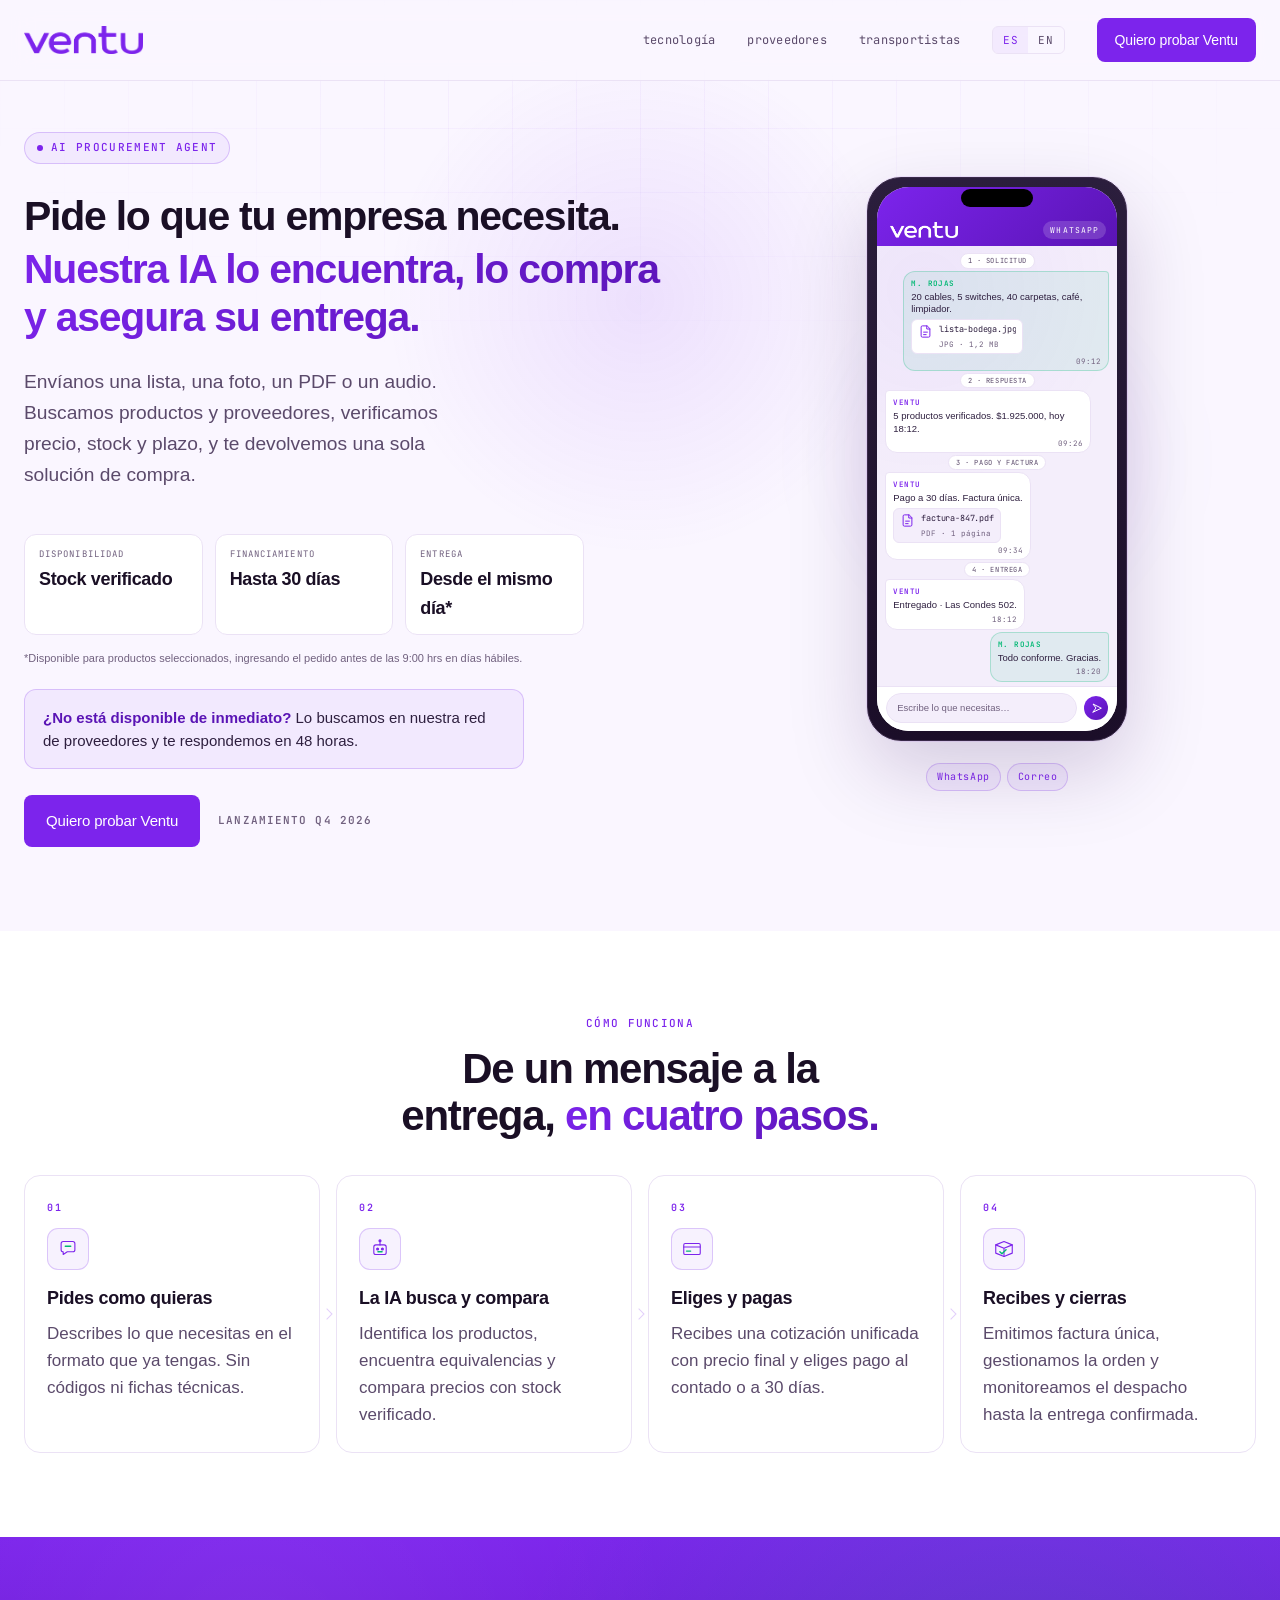
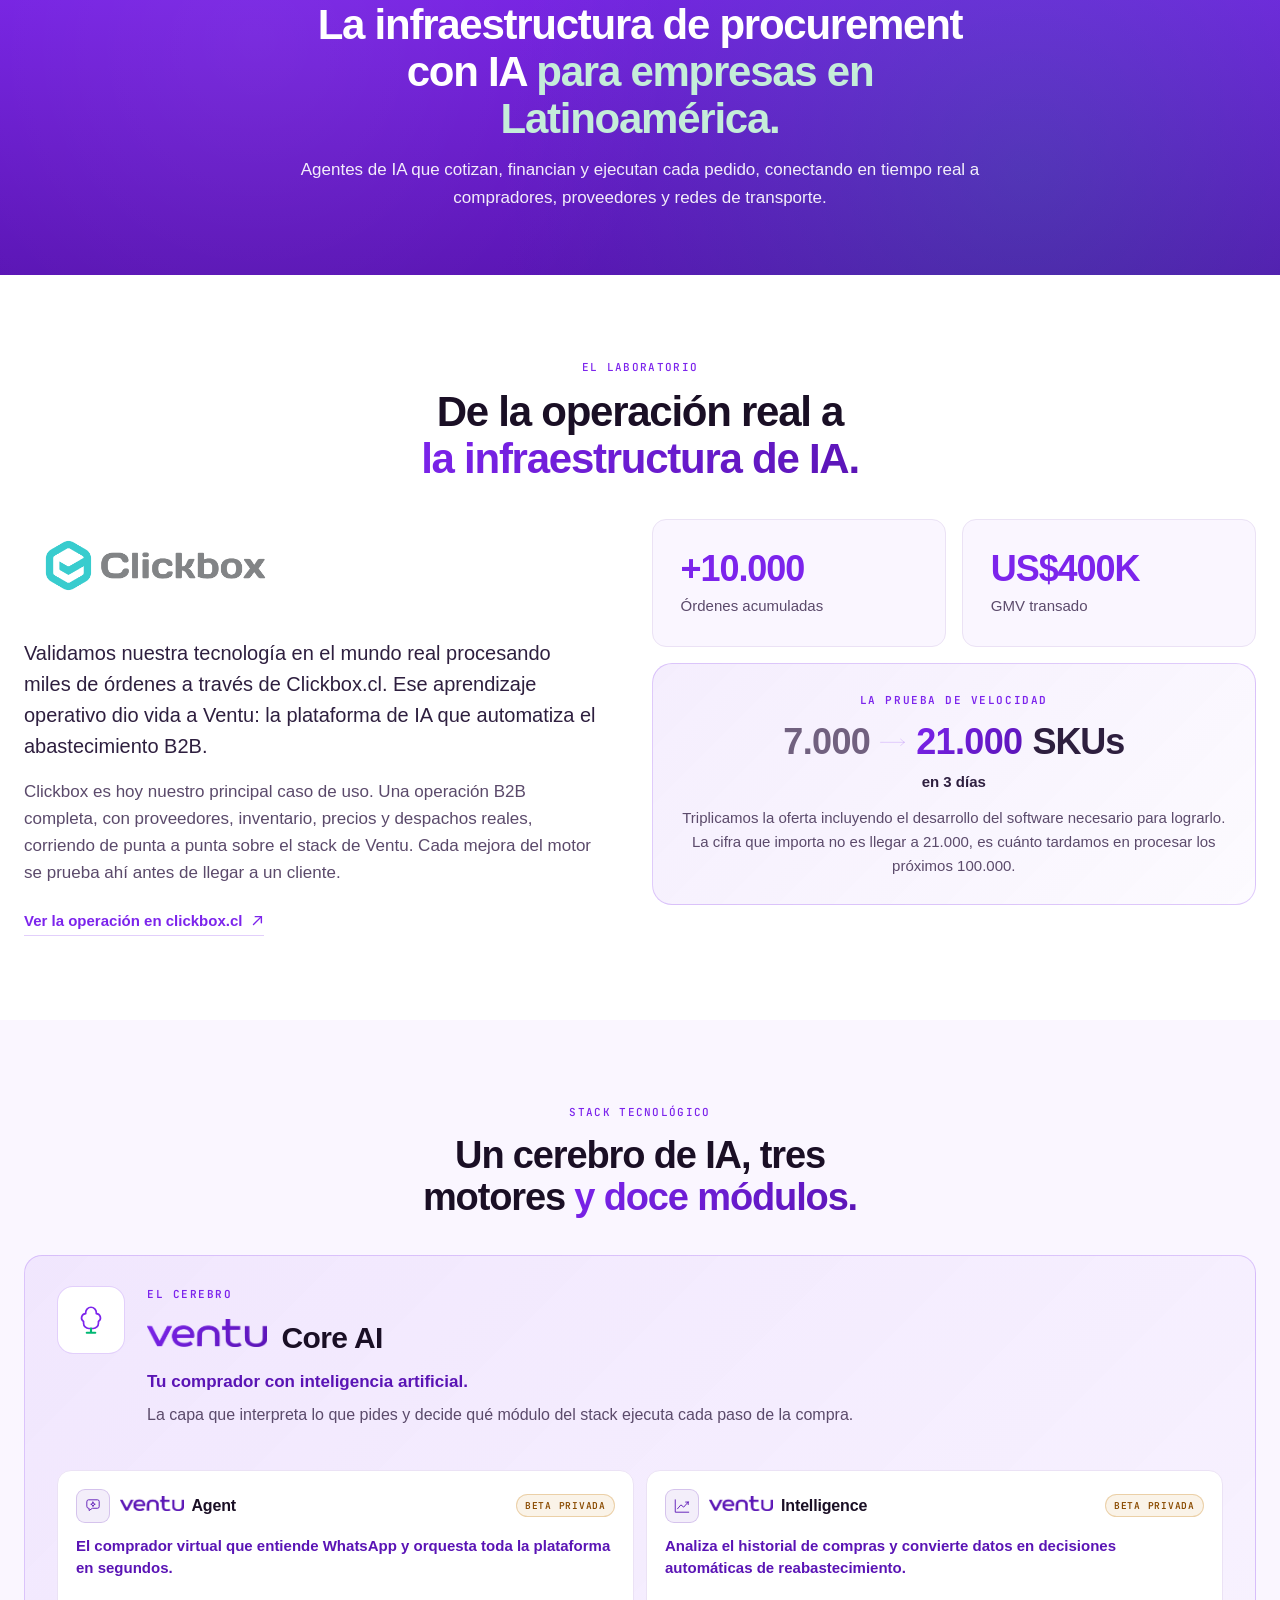
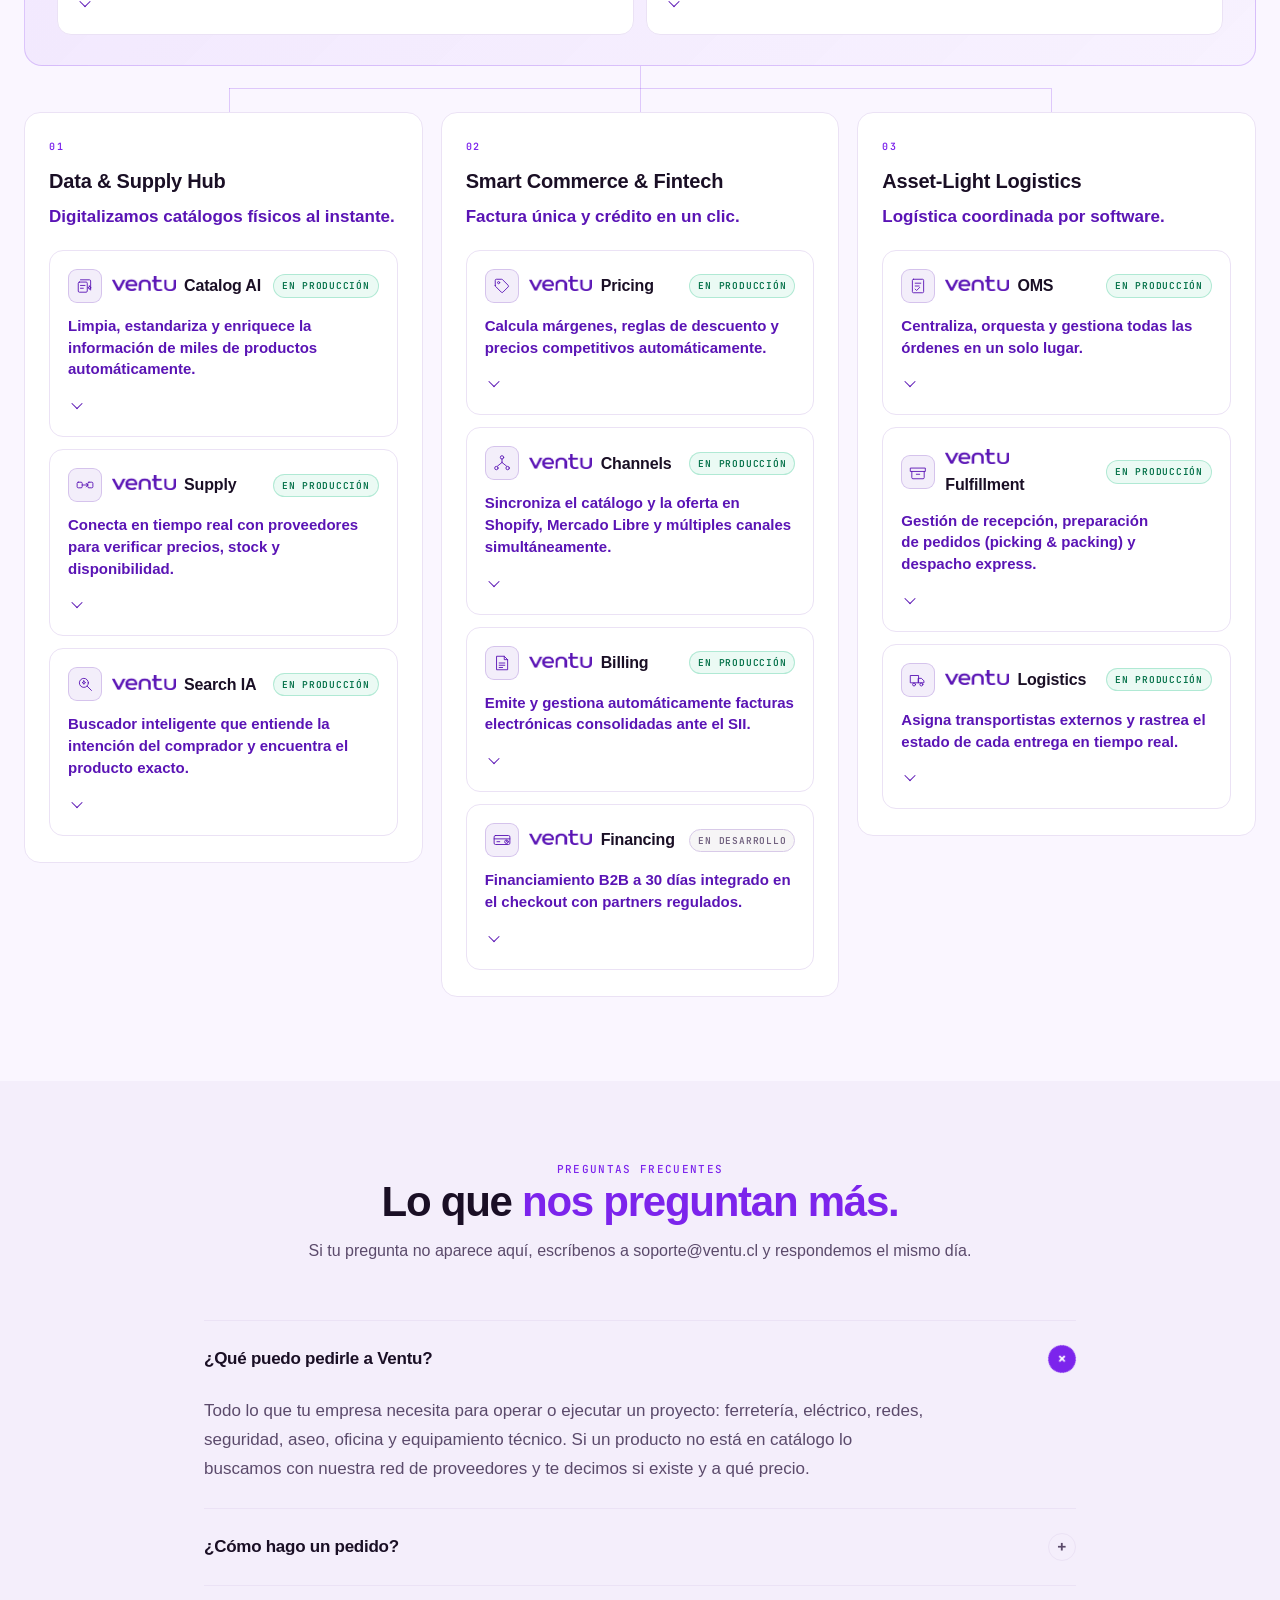
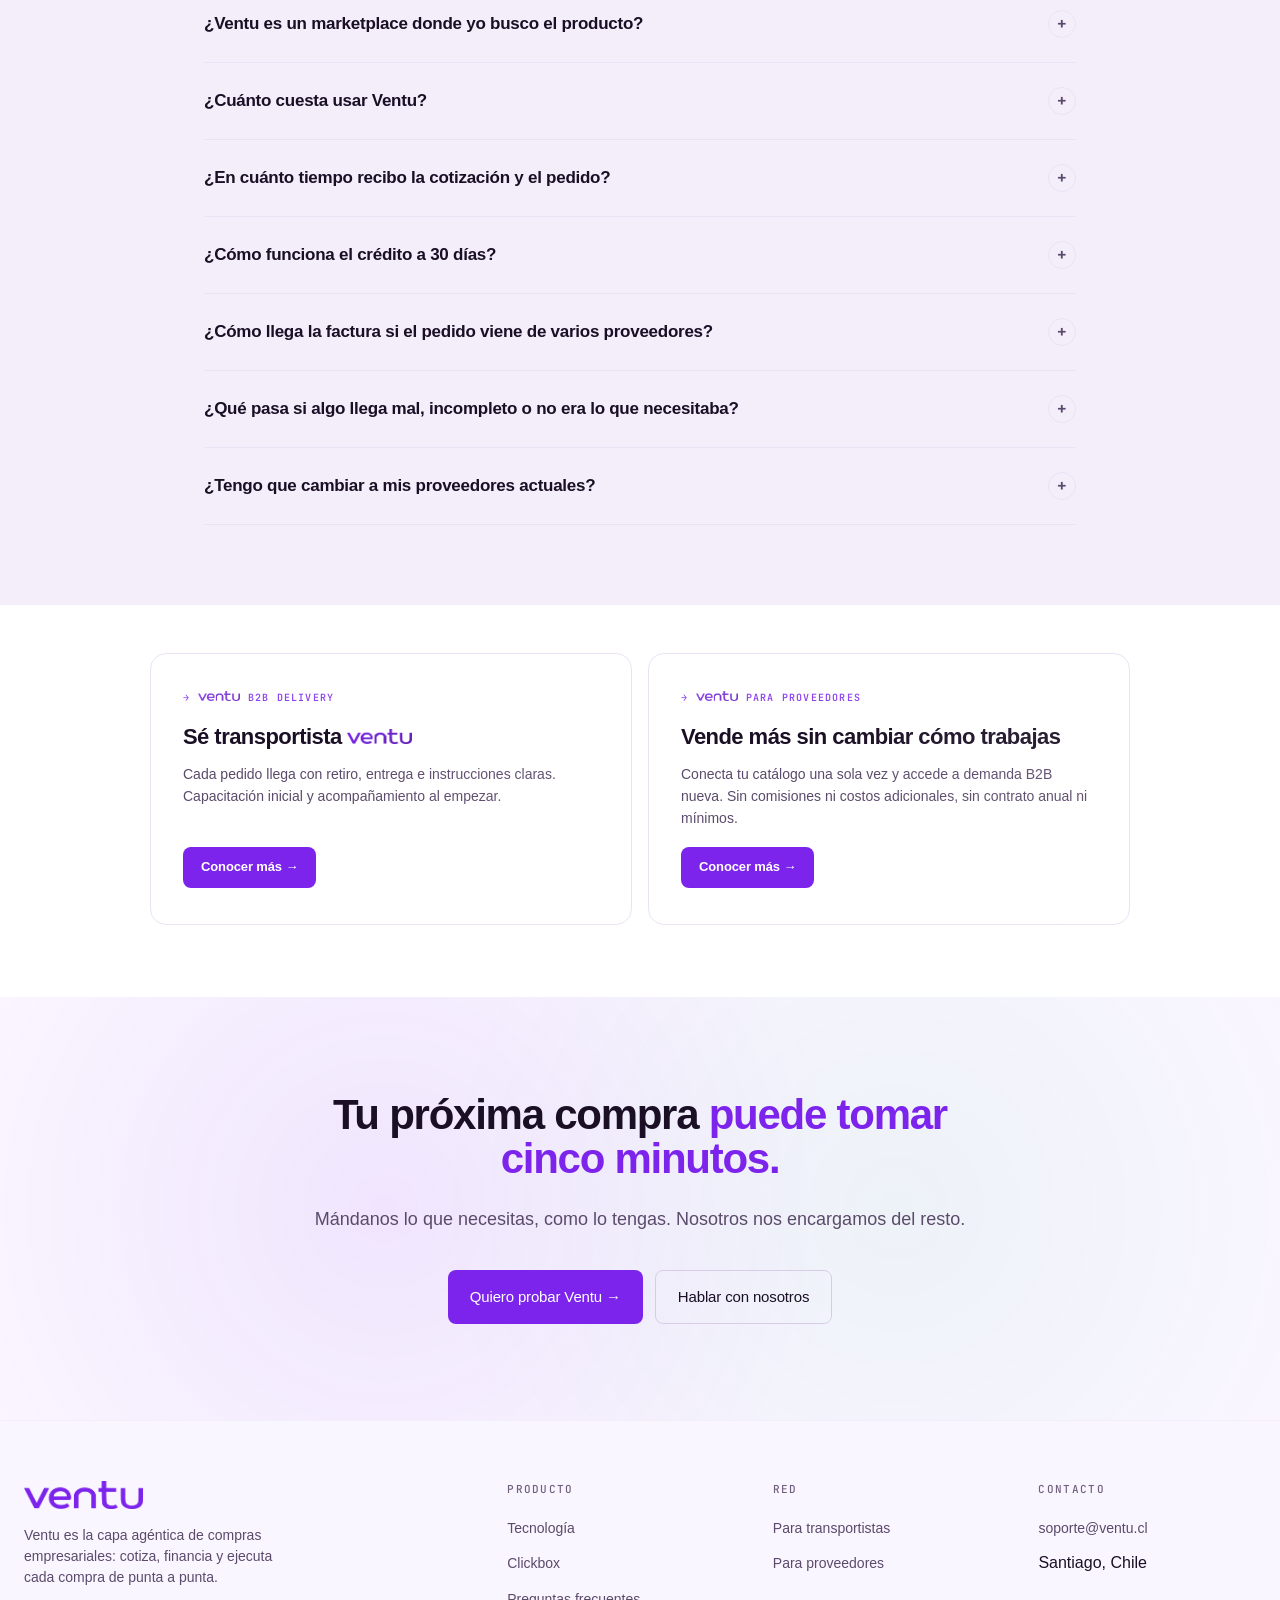
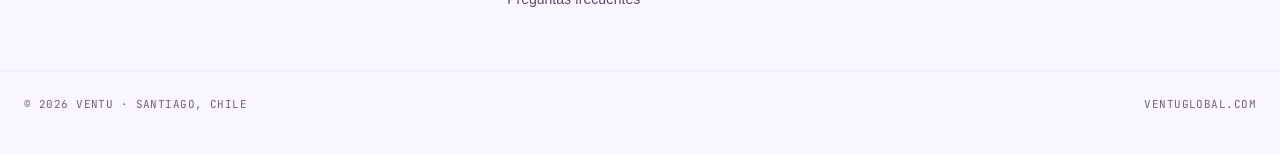
==== index.html @ 46b7930b "Headline now promises the delivery rather than performing it "Te lo entrega" read as if Ventu ran th" ====
<!DOCTYPE html>
<html lang="es">
<head>
<meta charset="UTF-8">
<meta name="viewport" content="width=device-width, initial-scale=1.0">
<title>Ventu · Agentic Commerce para empresas | Cotiza, financia y entrega</title>
<meta name="description" content="Manda una foto, un PDF o una lista. Ventu cotiza entre múltiples proveedores, verifica stock y precio, y ejecuta la compra completa con entrega coordinada. Una plataforma, una factura, un contacto.">

<!-- Satoshi via Fontshare -->
<link href="https://api.fontshare.com/v2/css?f[]=satoshi@300,400,500,600,700,900&display=swap" rel="stylesheet">

<!-- JetBrains Mono via Google Fonts -->
<link rel="preconnect" href="https://fonts.googleapis.com">
<link rel="preconnect" href="https://fonts.gstatic.com" crossorigin>
<link href="https://fonts.googleapis.com/css2?family=JetBrains+Mono:wght@400;500;600&display=swap" rel="stylesheet">

<link rel="stylesheet" href="styles.css">
</head>
<body>

<!-- ════════════════════════════════════════════════════════════
     NAV
     ════════════════════════════════════════════════════════════ -->
<nav class="nav">
  <div class="nav-inner">
    <a href="index.html" class="brand" aria-label="Ventu">
      <img src="ventu-logo.png" alt="Ventu" class="brand-mark"/>
    </a>
    <div class="nav-links">
      <a href="#stack" class="nav-link" data-lang="es">tecnología</a>
      <a href="#stack" class="nav-link" data-lang="en">technology</a>
      <a href="suppliers.html" class="nav-link" data-lang="es">proveedores</a>
      <a href="suppliers.html" class="nav-link" data-lang="en">suppliers</a>
      <a href="drivers.html" class="nav-link" data-lang="es">transportistas</a>
      <a href="drivers.html" class="nav-link" data-lang="en">drivers</a>

      <div class="lang-toggle">
        <button class="lang-btn active" data-set-lang="es">ES</button>
        <button class="lang-btn" data-set-lang="en">EN</button>
      </div>

      <a href="#registro" data-registro="seller" class="btn btn-primary" data-lang="es">Quiero probar Ventu</a>
      <a href="#registro" data-registro="seller" class="btn btn-primary" data-lang="en">I want to try Ventu</a>
    </div>
  </div>
</nav>

<!-- ════════════════════════════════════════════════════════════
     HERO
     ════════════════════════════════════════════════════════════ -->
<header class="hero">
  <div class="hero-inner">
    <div>
      <div class="hero-eyebrow">
        <span class="pulse"></span>
        <span data-lang="es">AI PROCUREMENT AGENT</span>
        <span data-lang="en">AI PROCUREMENT AGENT</span>
      </div>

      <h1 class="hero-h1" data-lang="es">
        Pide lo que tu empresa necesita.
        <em>Nuestra IA lo encuentra, lo compra y asegura su entrega.</em>
      </h1>
      <h1 class="hero-h1" data-lang="en">
        Ask for what your company needs.
        <em>Our AI finds it, buys it and guarantees delivery.</em>
      </h1>

      <p class="hero-sub" data-lang="es">
        Envíanos una lista, una foto, un PDF o un audio. Buscamos productos y
        proveedores, verificamos precio, stock y plazo, y te devolvemos una sola
        solución de compra.
      </p>
      <p class="hero-sub" data-lang="en">
        Send us a list, a photo, a PDF or a voice note. We search products and
        suppliers, verify price, stock and lead time, and hand you a single
        purchasing solution.
      </p>

      <div class="hero-facts">
        <div class="hero-fact">
          <span class="hero-fact-k" data-lang="es">Disponibilidad</span>
          <span class="hero-fact-k" data-lang="en">Availability</span>
          <span class="hero-fact-v" data-lang="es">Stock verificado</span>
          <span class="hero-fact-v" data-lang="en">Verified stock</span>
        </div>
        <div class="hero-fact">
          <span class="hero-fact-k" data-lang="es">Financiamiento</span>
          <span class="hero-fact-k" data-lang="en">Financing</span>
          <span class="hero-fact-v" data-lang="es">Hasta 30 días</span>
          <span class="hero-fact-v" data-lang="en">Up to 30 days</span>
        </div>
        <div class="hero-fact">
          <span class="hero-fact-k" data-lang="es">Entrega</span>
          <span class="hero-fact-k" data-lang="en">Delivery</span>
          <span class="hero-fact-v" data-lang="es">Desde el mismo día*</span>
          <span class="hero-fact-v" data-lang="en">From same day*</span>
        </div>
      </div>

      <div class="hero-legal">
        <span data-lang="es">*Disponible para productos seleccionados, ingresando el pedido antes de las 9:00 hrs en días hábiles.</span>
        <span data-lang="en">*Available for selected products, placing the order before 9:00 am on business days.</span>
      </div>

      <div class="hero-sourcing">
        <p data-lang="es">
          <strong>¿No está disponible de inmediato?</strong> Lo buscamos en nuestra red de
          proveedores y te respondemos en 48 horas.
        </p>
        <p data-lang="en">
          <strong>Not available right away?</strong> We search our supplier network and come
          back to you within 48 hours.
        </p>
      </div>

      <div class="hero-cta">
        <a href="#registro" data-registro="seller" class="btn btn-primary btn-large" data-lang="es">Quiero probar Ventu</a>
        <a href="#registro" data-registro="seller" class="btn btn-primary btn-large" data-lang="en">I want to try Ventu</a>
        <span class="hero-launch" data-lang="es">Lanzamiento Q4 2026</span>
        <span class="hero-launch" data-lang="en">Launching Q4 2026</span>
      </div>
    </div>

    <!-- CONVERSACIÓN END-TO-END EN MÓVIL (HTML/CSS real) -->
    <div class="hero-visual">
      <div class="phone-wrap wa-wrap">
        <div class="phone phone-chat">
          <div class="phone-screen">

            <div class="wa-head">
              <div class="wa-id">
                <span class="ventu-mark wa-mark" role="img" aria-label="Ventu"></span>
                <span class="wa-status" data-lang="es">en línea</span>
                <span class="wa-status" data-lang="en">online</span>
              </div>
              <div class="wa-channel">WHATSAPP</div>
            </div>

            <div class="wa-body">
            <div class="wa-stage">
              <span data-lang="es">1 · SOLICITUD</span>
              <span data-lang="en">1 · REQUEST</span>
            </div>
            <div class="wa-msg wa-out">
              <div class="wa-from">M. ROJAS</div>
              <div class="wa-text" data-lang="es">20 cables, 5 switches, 40 carpetas, café, limpiador.</div>
              <div class="wa-text" data-lang="en">20 cables, 5 switches, 40 folders, coffee, cleaner.</div>
              <div class="wa-file">
                <svg class="wa-file-ic" viewBox="0 0 24 24" fill="none" stroke="currentColor" stroke-width="1.6" stroke-linecap="round" stroke-linejoin="round">
                  <path d="M14 3H7a2 2 0 0 0-2 2v14a2 2 0 0 0 2 2h10a2 2 0 0 0 2-2V8z"/><path d="M14 3v5h5"/><path d="M9 13h6M9 17h4"/>
                </svg>
                <div class="wa-file-txt">
                  <div class="wa-file-name">lista-bodega.jpg</div>
                  <div class="wa-file-meta" data-lang="es">JPG · 1,2 MB</div>
                  <div class="wa-file-meta" data-lang="en">JPG · 1.2 MB</div>
                </div>
              </div>
              <div class="wa-time">09:12</div>
            </div>
            <div class="wa-stage">
              <span data-lang="es">2 · RESPUESTA</span>
              <span data-lang="en">2 · RESPONSE</span>
            </div>
            <div class="wa-msg wa-in">
              <div class="wa-from">VENTU</div>
              <div class="wa-text" data-lang="es">5 productos verificados. $1.925.000, hoy 18:12.</div>
              <div class="wa-text" data-lang="en">5 products verified. $1,925,000, today 6:12 pm.</div>
              <div class="wa-time">09:26</div>
            </div>
            <div class="wa-stage">
              <span data-lang="es">3 · PAGO Y FACTURA</span>
              <span data-lang="en">3 · PAYMENT & INVOICE</span>
            </div>
            <div class="wa-msg wa-in">
              <div class="wa-from">VENTU</div>
              <div class="wa-text" data-lang="es">Pago a 30 días. Factura única.</div>
              <div class="wa-text" data-lang="en">30-day terms. Single invoice.</div>
              <div class="wa-file">
                <svg class="wa-file-ic" viewBox="0 0 24 24" fill="none" stroke="currentColor" stroke-width="1.6" stroke-linecap="round" stroke-linejoin="round">
                  <path d="M14 3H7a2 2 0 0 0-2 2v14a2 2 0 0 0 2 2h10a2 2 0 0 0 2-2V8z"/><path d="M14 3v5h5"/><path d="M9 13h6M9 17h4"/>
                </svg>
                <div class="wa-file-txt">
                  <div class="wa-file-name">factura-847.pdf</div>
                  <div class="wa-file-meta" data-lang="es">PDF · 1 página</div>
                  <div class="wa-file-meta" data-lang="en">PDF · 1 page</div>
                </div>
              </div>
              <div class="wa-time">09:34</div>
            </div>
            <div class="wa-stage">
              <span data-lang="es">4 · ENTREGA</span>
              <span data-lang="en">4 · DELIVERY</span>
            </div>
            <div class="wa-msg wa-in">
              <div class="wa-from">VENTU</div>
              <div class="wa-text" data-lang="es">Entregado · Las Condes 502.</div>
              <div class="wa-text" data-lang="en">Delivered · Las Condes 502.</div>
              <div class="wa-time">18:12</div>
            </div>
            <div class="wa-msg wa-out">
              <div class="wa-from">M. ROJAS</div>
              <div class="wa-text" data-lang="es">Todo conforme. Gracias.</div>
              <div class="wa-text" data-lang="en">All good. Thanks.</div>
              <div class="wa-time">18:20</div>
            </div>
            </div>

            <div class="wa-bar">
              <span class="wa-bar-field" data-lang="es">Escribe lo que necesitas…</span>
              <span class="wa-bar-field" data-lang="en">Type what you need…</span>
              <span class="wa-bar-send" aria-hidden="true">
                <svg viewBox="0 0 24 24" fill="none" stroke="currentColor" stroke-width="2" stroke-linecap="round" stroke-linejoin="round">
                  <path d="M20 12L4 4l6 8-6 8z"/>
                </svg>
              </span>
            </div>

          </div>
        </div>
      </div>

      <div class="wa-note">
        <div class="wa-note-chips">
          <span>WhatsApp</span><span data-lang="es">Correo</span><span data-lang="en">E-mail</span>
        </div>
      </div>
    </div>
  </div>
</header>



<!-- ════════════════════════════════════════════════════════════
     CÓMO FUNCIONA + FLUJO DE NEGOCIO CON IA
     ════════════════════════════════════════════════════════════ -->
<section class="section section-alt" id="funciona">
  <div class="section-inner">

    <div class="hiw-head">
      <div class="eyebrow" data-lang="es">CÓMO FUNCIONA</div>
      <div class="eyebrow" data-lang="en">HOW IT WORKS</div>
      <h2 data-lang="es">De un mensaje a la entrega, <em>en cuatro pasos.</em></h2>
      <h2 data-lang="en">From a message to delivery, <em>in four steps.</em></h2>
    </div>

    <div class="hiw-grid">
        <div class="hiw-step">
          <div class="hiw-num">01</div>
          <div class="hiw-ic">
            <svg viewBox="0 0 32 32" fill="none" stroke="currentColor" stroke-width="1.6" stroke-linecap="round" stroke-linejoin="round"><path d="M6 8a3 3 0 0 1 3-3h14a3 3 0 0 1 3 3v9a3 3 0 0 1-3 3h-8l-6 4v-4H9a3 3 0 0 1-3-3z"/><path d="M12 12h8" stroke="#00b873" stroke-width="2"/></svg>
          </div>
          <h3 class="hiw-title" data-lang="es">Pides como quieras</h3>
          <h3 class="hiw-title" data-lang="en">Ask however you want</h3>
          <p class="hiw-text" data-lang="es">Describes lo que necesitas en el formato que ya tengas. Sin códigos ni fichas técnicas.</p>
          <p class="hiw-text" data-lang="en">You describe what you need in whatever format you already have. No part numbers or spec sheets.</p>
        </div>
        <div class="hiw-step">
          <div class="hiw-num">02</div>
          <div class="hiw-ic">
            <svg viewBox="0 0 32 32" fill="none" stroke="currentColor" stroke-width="1.6" stroke-linecap="round" stroke-linejoin="round"><rect x="7" y="10" width="18" height="14" rx="3"/><path d="M16 5v5"/><circle cx="16" cy="4" r="1.5" fill="currentColor"/><circle cx="12.5" cy="16" r="1.4" fill="currentColor"/><circle cx="19.5" cy="16" r="1.4" fill="currentColor"/><path d="M13 20h6" stroke="#00b873" stroke-width="2"/></svg>
          </div>
          <h3 class="hiw-title" data-lang="es">La IA busca y compara</h3>
          <h3 class="hiw-title" data-lang="en">The AI searches and compares</h3>
          <p class="hiw-text" data-lang="es">Identifica los productos, encuentra equivalencias y compara precios con stock verificado.</p>
          <p class="hiw-text" data-lang="en">It identifies the products, finds equivalents and compares prices against verified stock.</p>
        </div>
        <div class="hiw-step">
          <div class="hiw-num">03</div>
          <div class="hiw-ic">
            <svg viewBox="0 0 32 32" fill="none" stroke="currentColor" stroke-width="1.6" stroke-linecap="round" stroke-linejoin="round"><rect x="4" y="8" width="24" height="16" rx="2"/><path d="M4 13h24"/><path d="M8 19h6" stroke="#00b873" stroke-width="2"/></svg>
          </div>
          <h3 class="hiw-title" data-lang="es">Eliges y pagas</h3>
          <h3 class="hiw-title" data-lang="en">You choose and pay</h3>
          <p class="hiw-text" data-lang="es">Recibes una cotización unificada con precio final y eliges pago al contado o a 30 días.</p>
          <p class="hiw-text" data-lang="en">You get a unified quote with a final price and choose to pay now or in 30 days.</p>
        </div>
        <div class="hiw-step">
          <div class="hiw-num">04</div>
          <div class="hiw-ic">
            <svg viewBox="0 0 32 32" fill="none" stroke="currentColor" stroke-width="1.6" stroke-linecap="round" stroke-linejoin="round"><path d="M4 10l12-5 12 5v12l-12 5-12-5z"/><path d="M4 10l12 5 12-5M16 15v12"/><path d="M10 20l3 3 6-6" stroke="#00b873" stroke-width="2"/></svg>
          </div>
          <h3 class="hiw-title" data-lang="es">Recibes y cierras</h3>
          <h3 class="hiw-title" data-lang="en">You receive and close</h3>
          <p class="hiw-text" data-lang="es">Emitimos factura única, gestionamos la orden y monitoreamos el despacho hasta la entrega confirmada.</p>
          <p class="hiw-text" data-lang="en">We issue a single invoice, manage the order and monitor the shipment through to confirmed delivery.</p>
        </div>
    </div>


  </div>
</section>

<section class="stats-section">
  <div class="stats-inner">
    <div class="stats-header">
      <h2 data-lang="es">
        La infraestructura de procurement con IA <em>para empresas en Latinoamérica.</em>
      </h2>
      <h2 data-lang="en">
        The AI procurement infrastructure <em>for companies across Latin America.</em>
      </h2>
      <p data-lang="es">
        Agentes de IA que cotizan, financian y ejecutan cada pedido, conectando en tiempo real a compradores, proveedores y redes de transporte.
      </p>
      <p data-lang="en">
        AI agents that quote, finance and execute every order, connecting buyers, suppliers and transport networks in real time.
      </p>
    </div>
  </div>
</section>

<!-- ════════════════════════════════════════════════════════════
     CLICKBOX · the live operation the technology was built inside
     ════════════════════════════════════════════════════════════ -->
<section class="section section-alt" id="clickbox">
  <div class="section-inner">

    <div class="hiw-head">
      <div class="eyebrow" data-lang="es">EL LABORATORIO</div>
      <div class="eyebrow" data-lang="en">THE LAB</div>
      <h2 data-lang="es">De la operación real a <em>la infraestructura de IA.</em></h2>
      <h2 data-lang="en">From a real operation to <em>AI infrastructure.</em></h2>
    </div>

    <div class="cbx">
      <div class="cbx-copy">
        <img class="cbx-logo" src="clickbox-logo.png" alt="Clickbox" width="1000" height="353" loading="lazy">
        <p class="cbx-lead" data-lang="es">
          Validamos nuestra tecnología en el mundo real procesando miles de órdenes a través
          de Clickbox.cl. Ese aprendizaje operativo dio vida a Ventu: la plataforma de IA que
          automatiza el abastecimiento B2B.
        </p>
        <p class="cbx-lead" data-lang="en">
          We validated our technology in the real world, processing thousands of orders
          through Clickbox.cl. That operational learning gave rise to Ventu: the AI platform
          that automates B2B sourcing.
        </p>
        <p class="cbx-note" data-lang="es">
          Clickbox es hoy nuestro principal caso de uso. Una operación B2B completa, con
          proveedores, inventario, precios y despachos reales, corriendo de punta a punta
          sobre el stack de Ventu. Cada mejora del motor se prueba ahí antes de llegar a un
          cliente.
        </p>
        <p class="cbx-note" data-lang="en">
          Clickbox is our flagship use case today. A complete B2B operation, with real
          suppliers, inventory, pricing and deliveries, running end to end on the Ventu stack.
          Every improvement to the engine is proven there before it reaches a customer.
        </p>
        <a class="cbx-link" href="https://clickbox.cl" target="_blank" rel="noopener">
          <span data-lang="es">Ver la operación en clickbox.cl</span>
          <span data-lang="en">See the operation at clickbox.cl</span>
          <svg viewBox="0 0 16 16" fill="none" stroke="currentColor" stroke-width="1.6" stroke-linecap="round" stroke-linejoin="round" aria-hidden="true"><path d="M6 3h7v7"/><path d="M13 3L4 12"/></svg>
        </a>
      </div>

      <div class="cbx-metrics">
        <div class="cbx-metric">
          <div class="cbx-num"><span data-lang="es">+10.000</span><span data-lang="en">+10,000</span></div>
          <div class="cbx-lbl" data-lang="es">Órdenes acumuladas</div>
          <div class="cbx-lbl" data-lang="en">Cumulative orders</div>
        </div>
        <div class="cbx-metric">
          <div class="cbx-num">US$400K</div>
          <div class="cbx-lbl" data-lang="es">GMV transado</div>
          <div class="cbx-lbl" data-lang="en">GMV transacted</div>
        </div>
  <div class="cbx-jump">
        <div class="cbx-jump-eyebrow" data-lang="es">LA PRUEBA DE VELOCIDAD</div>
        <div class="cbx-jump-eyebrow" data-lang="en">THE SPEED PROOF</div>
        <div class="cbx-jump-figures">
          <span class="cbx-jump-from">7.000</span>
          <span class="cbx-jump-arrow" aria-hidden="true">
            <svg viewBox="0 0 48 16" fill="none" stroke="currentColor" stroke-width="1.6" stroke-linecap="round" stroke-linejoin="round"><path d="M1 8h44"/><path d="M38 2l7 6-7 6"/></svg>
          </span>
          <span class="cbx-jump-to">21.000</span>
          <span class="cbx-jump-unit">SKUs</span>
        </div>
        <div class="cbx-jump-time"><strong data-lang="es">en 3 días</strong><strong data-lang="en">in 3 days</strong></div>
        <p class="cbx-jump-foot" data-lang="es">
          Triplicamos la oferta incluyendo el desarrollo del software necesario para lograrlo.
          La cifra que importa no es llegar a 21.000, es cuánto tardamos en procesar los
          próximos 100.000.
        </p>
        <p class="cbx-jump-foot" data-lang="en">
          We tripled the catalogue including the software we had to build to do it. The number
          that matters is not reaching 21,000, it is how fast we can process the next 100,000.
        </p>
      </div>
      </div>
    </div>


  </div>
</section>

<!-- ════════════════════════════════════════════════════════════
     STACK · one diagram: the core, three engines, twelve modules
     ════════════════════════════════════════════════════════════ -->
<section class="section" id="stack">
  <div class="section-inner">

    <div class="hiw-head">
      <div class="eyebrow" data-lang="es">STACK TECNOLÓGICO</div>
      <div class="eyebrow" data-lang="en">TECHNOLOGY STACK</div>
      <h2 data-lang="es">Un cerebro de IA, tres motores <em>y doce módulos.</em></h2>
      <h2 data-lang="en">One AI brain, three engines <em>and twelve modules.</em></h2>
    </div>

    <div class="stk">

      <article class="stk-core">
        <div class="stk-core-top">
          <div class="stk-core-mark">
            <svg viewBox="0 0 32 32" fill="none" stroke="currentColor" stroke-width="1.6" stroke-linecap="round" stroke-linejoin="round" aria-hidden="true"><path d="M16 4a5 5 0 0 1 5 5v1a4 4 0 0 1 2 7.4V19a5 5 0 0 1-5 5h-4a5 5 0 0 1-5-5v-1.6A4 4 0 0 1 11 10V9a5 5 0 0 1 5-5z"/><path d="M16 24v4M12 28h8" stroke="#00b873" stroke-width="2"/></svg>
          </div>
          <div>
            <div class="stk-kicker" data-lang="es">EL CEREBRO</div>
            <div class="stk-kicker" data-lang="en">THE BRAIN</div>
            <h3 class="stk-core-title"><span class="ventu-mark" role="img" aria-label="Ventu"></span> Core AI</h3>
            <p class="stk-benefit" data-lang="es">Tu comprador con inteligencia artificial.</p>
            <p class="stk-benefit" data-lang="en">Your buyer, powered by artificial intelligence.</p>
            <p class="stk-desc" data-lang="es">
              La capa que interpreta lo que pides y decide qué módulo del stack ejecuta cada
              paso de la compra.
            </p>
            <p class="stk-desc" data-lang="en">
              The layer that interprets what you ask for and decides which module of the stack
              runs each step of the purchase.
            </p>
          </div>
        </div>
        <div class="stk-modlist stk-modlist--core">
            <article class="stk-modcard">
              <div class="stk-modcard-head">
                <div class="stk-modcard-ic">
                  <svg viewBox="0 0 32 32" fill="none" stroke="currentColor" stroke-width="1.6" stroke-linecap="round" stroke-linejoin="round" aria-hidden="true"><path d="M5 8a3 3 0 0 1 3-3h16a3 3 0 0 1 3 3v9a3 3 0 0 1-3 3h-9l-6 4v-4H8a3 3 0 0 1-3-3z"/><path d="M16 9l1.2 2.7 2.8 1.2-2.8 1.2L16 17l-1.2-2.9-2.8-1.2 2.8-1.2z"/></svg>
                </div>
                <h4 class="stk-modcard-name"><span class="ventu-mark" role="img" aria-label="Ventu"></span> Agent</h4>
                <span class="stk-tag stk-tag--beta" data-lang="es">Beta privada</span>
                <span class="stk-tag stk-tag--beta" data-lang="en">Private beta</span>
              </div>
              <p class="stk-modcard-benefit" data-lang="es">El comprador virtual que entiende WhatsApp y orquesta toda la plataforma en segundos.</p>
              <p class="stk-modcard-benefit" data-lang="en">The virtual buyer that understands WhatsApp and orchestrates the whole platform in seconds.</p>
              <button class="stk-modcard-more" type="button" aria-expanded="false">
                <span class="sr-only" data-lang="es">Ver detalle técnico</span>
                <span class="sr-only" data-lang="en">Show technical detail</span>
                <span class="stk-chev" aria-hidden="true"></span>
              </button>
              <div class="stk-modcard-panel">
                <div class="stk-modcard-panel-in">
                  <p class="stk-modcard-tech" data-lang="es">Capa de orquestación agéntica con acceso nativo a catálogo, inventario, precios y logística. Interpreta la intención en lenguaje natural y ejecuta cada módulo en el orden correcto, con permisos y trazabilidad total. Cotizar, reponer o cerrar una venta ocurre directamente en el chat.</p>
                  <p class="stk-modcard-tech" data-lang="en">An agentic orchestration layer with native access to catalogue, inventory, pricing and logistics. It reads intent in natural language and runs each module in the right order, with full permissions and traceability. Quoting, restocking or closing a sale happens right in the chat.</p>
                </div>
              </div>
            </article>
            <article class="stk-modcard">
              <div class="stk-modcard-head">
                <div class="stk-modcard-ic">
                  <svg viewBox="0 0 32 32" fill="none" stroke="currentColor" stroke-width="1.6" stroke-linecap="round" stroke-linejoin="round" aria-hidden="true"><path d="M4 5v22h24"/><path d="M8 21l6-7 5 4 8-9"/><path d="M27 9h-4.5M27 9v4.5"/></svg>
                </div>
                <h4 class="stk-modcard-name"><span class="ventu-mark" role="img" aria-label="Ventu"></span> Intelligence</h4>
                <span class="stk-tag stk-tag--beta" data-lang="es">Beta privada</span>
                <span class="stk-tag stk-tag--beta" data-lang="en">Private beta</span>
              </div>
              <p class="stk-modcard-benefit" data-lang="es">Analiza el historial de compras y convierte datos en decisiones automáticas de reabastecimiento.</p>
              <p class="stk-modcard-benefit" data-lang="en">It reads purchase history and turns data into automatic replenishment decisions.</p>
              <button class="stk-modcard-more" type="button" aria-expanded="false">
                <span class="sr-only" data-lang="es">Ver detalle técnico</span>
                <span class="sr-only" data-lang="en">Show technical detail</span>
                <span class="stk-chev" aria-hidden="true"></span>
              </button>
              <div class="stk-modcard-panel">
                <div class="stk-modcard-panel-in">
                  <p class="stk-modcard-tech" data-lang="es">Capa analítica sobre los eventos del stack que proyecta demanda y calcula punto de reposición y cantidad por SKU, considerando lead time y cumplimiento real de cada proveedor. Entrega órdenes de compra sugeridas, no un tablero.</p>
                  <p class="stk-modcard-tech" data-lang="en">An analytics layer over the stack's events that forecasts demand and computes reorder point and quantity per SKU, factoring in each supplier's lead time and actual performance. It delivers suggested purchase orders, not a dashboard.</p>
                </div>
              </div>
            </article>
        </div>
      </article>

      <div class="stk-branch" aria-hidden="true">
        <span class="stk-branch-stem"></span>
        <span class="stk-branch-bar"></span>
        <span class="stk-branch-drop"></span>
        <span class="stk-branch-drop"></span>
        <span class="stk-branch-drop"></span>
      </div>

      <div class="stk-engines">
        <div class="stk-engine">
          <div class="stk-engine-head">
            <div class="stk-num">01</div>
            <h3 class="stk-title" data-lang="es">Data &amp; Supply Hub</h3>
            <h3 class="stk-title" data-lang="en">Data &amp; Supply Hub</h3>
            <p class="stk-benefit" data-lang="es">Digitalizamos catálogos físicos al instante.</p>
            <p class="stk-benefit" data-lang="en">We digitise physical catalogues on the spot.</p>
          </div>
          <div class="stk-modlist">
            <article class="stk-modcard">
              <div class="stk-modcard-head">
                <div class="stk-modcard-ic">
                  <svg viewBox="0 0 32 32" fill="none" stroke="currentColor" stroke-width="1.6" stroke-linecap="round" stroke-linejoin="round" aria-hidden="true"><rect x="4" y="9" width="16" height="18" rx="2"/><path d="M8 5h16a2 2 0 0 1 2 2v16"/><path d="M8 15h8M8 20h5"/><path d="M24 16l.9 2.1 2.1.9-2.1.9-.9 2.1-.9-2.1-2.1-.9 2.1-.9z"/></svg>
                </div>
                <h4 class="stk-modcard-name"><span class="ventu-mark" role="img" aria-label="Ventu"></span> Catalog AI</h4>
                <span class="stk-tag stk-tag--live" data-lang="es">En producción</span>
                <span class="stk-tag stk-tag--live" data-lang="en">Live</span>
              </div>
              <p class="stk-modcard-benefit" data-lang="es">Limpia, estandariza y enriquece la información de miles de productos automáticamente.</p>
              <p class="stk-modcard-benefit" data-lang="en">It cleans, standardises and enriches information for thousands of products automatically.</p>
              <button class="stk-modcard-more" type="button" aria-expanded="false">
                <span class="sr-only" data-lang="es">Ver detalle técnico</span>
                <span class="sr-only" data-lang="en">Show technical detail</span>
                <span class="stk-chev" aria-hidden="true"></span>
              </button>
              <div class="stk-modcard-panel">
                <div class="stk-modcard-panel-in">
                  <p class="stk-modcard-tech" data-lang="es">PIM que recibe planillas, PDFs, feeds y APIs, mapea atributos contra un esquema canónico por categoría, deduplica por código de parte y completa lo que falta con modelos de lenguaje. Semanas de limpieza manual pasan a minutos.</p>
                  <p class="stk-modcard-tech" data-lang="en">A PIM that ingests spreadsheets, PDFs, feeds and APIs, maps attributes onto a canonical per-category schema, deduplicates by part number and fills the gaps with language models. Weeks of manual clean-up become minutes.</p>
                </div>
              </div>
            </article>
            <article class="stk-modcard">
              <div class="stk-modcard-head">
                <div class="stk-modcard-ic">
                  <svg viewBox="0 0 32 32" fill="none" stroke="currentColor" stroke-width="1.6" stroke-linecap="round" stroke-linejoin="round" aria-hidden="true"><rect x="2" y="11" width="9" height="10" rx="2"/><rect x="21" y="11" width="9" height="10" rx="2"/><path d="M11 16h10"/><path d="M18 13l3 3-3 3"/></svg>
                </div>
                <h4 class="stk-modcard-name"><span class="ventu-mark" role="img" aria-label="Ventu"></span> Supply</h4>
                <span class="stk-tag stk-tag--live" data-lang="es">En producción</span>
                <span class="stk-tag stk-tag--live" data-lang="en">Live</span>
              </div>
              <p class="stk-modcard-benefit" data-lang="es">Conecta en tiempo real con proveedores para verificar precios, stock y disponibilidad.</p>
              <p class="stk-modcard-benefit" data-lang="en">It connects to suppliers in real time to verify prices, stock and availability.</p>
              <button class="stk-modcard-more" type="button" aria-expanded="false">
                <span class="sr-only" data-lang="es">Ver detalle técnico</span>
                <span class="sr-only" data-lang="en">Show technical detail</span>
                <span class="stk-chev" aria-hidden="true"></span>
              </button>
              <div class="stk-modcard-panel">
                <div class="stk-modcard-panel-in">
                  <p class="stk-modcard-tech" data-lang="es">Integración por API, archivo o EDI que normaliza a cada proveedor en un modelo único de disponibilidad y resuelve el mapeo de SKU. Pricing y OMS deciden sobre costo y lead time reales, no sobre una planilla vieja.</p>
                  <p class="stk-modcard-tech" data-lang="en">Integration over API, file or EDI that normalises every supplier into a single availability model and resolves SKU mapping. Pricing and OMS then decide on real cost and lead time, not on a stale spreadsheet.</p>
                </div>
              </div>
            </article>
            <article class="stk-modcard">
              <div class="stk-modcard-head">
                <div class="stk-modcard-ic">
                  <svg viewBox="0 0 32 32" fill="none" stroke="currentColor" stroke-width="1.6" stroke-linecap="round" stroke-linejoin="round" aria-hidden="true"><circle cx="14" cy="14" r="8"/><path d="M20 20l7.5 7.5"/><path d="M14 10.4l.9 2.2 2.2.9-2.2.9-.9 2.2-.9-2.2-2.2-.9 2.2-.9z"/></svg>
                </div>
                <h4 class="stk-modcard-name"><span class="ventu-mark" role="img" aria-label="Ventu"></span> Search IA</h4>
                <span class="stk-tag stk-tag--live" data-lang="es">En producción</span>
                <span class="stk-tag stk-tag--live" data-lang="en">Live</span>
              </div>
              <p class="stk-modcard-benefit" data-lang="es">Buscador inteligente que entiende la intención del comprador y encuentra el producto exacto.</p>
              <p class="stk-modcard-benefit" data-lang="en">A smart search engine that understands buyer intent and finds the exact product.</p>
              <button class="stk-modcard-more" type="button" aria-expanded="false">
                <span class="sr-only" data-lang="es">Ver detalle técnico</span>
                <span class="sr-only" data-lang="en">Show technical detail</span>
                <span class="stk-chev" aria-hidden="true"></span>
              </button>
              <div class="stk-modcard-panel">
                <div class="stk-modcard-panel-in">
                  <p class="stk-modcard-tech" data-lang="es">Motor híbrido de búsqueda léxica combinado con embeddings semánticos y reordenamiento (reranking). Maneja códigos de parte, equivalencias, sinónimos técnicos y errores de tipeo. Indexable y optimizado para SEO, captando además demanda orgánica.</p>
                  <p class="stk-modcard-tech" data-lang="en">A hybrid engine of lexical search combined with semantic embeddings and reranking. It handles part numbers, equivalents, technical synonyms and typos. Indexable and SEO-ready, so it also captures organic demand.</p>
                </div>
              </div>
            </article>
          </div>
        </div>
        <div class="stk-engine">
          <div class="stk-engine-head">
            <div class="stk-num">02</div>
            <h3 class="stk-title" data-lang="es">Smart Commerce &amp; Fintech</h3>
            <h3 class="stk-title" data-lang="en">Smart Commerce &amp; Fintech</h3>
            <p class="stk-benefit" data-lang="es">Factura única y crédito en un clic.</p>
            <p class="stk-benefit" data-lang="en">A single invoice and credit in one click.</p>
          </div>
          <div class="stk-modlist">
            <article class="stk-modcard">
              <div class="stk-modcard-head">
                <div class="stk-modcard-ic">
                  <svg viewBox="0 0 32 32" fill="none" stroke="currentColor" stroke-width="1.6" stroke-linecap="round" stroke-linejoin="round" aria-hidden="true"><path d="M4 15.4V6a2 2 0 0 1 2-2h9.4a2 2 0 0 1 1.4.6l10.2 10.2a2 2 0 0 1 0 2.8l-9.4 9.4a2 2 0 0 1-2.8 0L4.6 16.8A2 2 0 0 1 4 15.4z"/><circle cx="10" cy="10" r="1.9"/></svg>
                </div>
                <h4 class="stk-modcard-name"><span class="ventu-mark" role="img" aria-label="Ventu"></span> Pricing</h4>
                <span class="stk-tag stk-tag--live" data-lang="es">En producción</span>
                <span class="stk-tag stk-tag--live" data-lang="en">Live</span>
              </div>
              <p class="stk-modcard-benefit" data-lang="es">Calcula márgenes, reglas de descuento y precios competitivos automáticamente.</p>
              <p class="stk-modcard-benefit" data-lang="en">It computes margins, discount rules and competitive prices automatically.</p>
              <button class="stk-modcard-more" type="button" aria-expanded="false">
                <span class="sr-only" data-lang="es">Ver detalle técnico</span>
                <span class="sr-only" data-lang="en">Show technical detail</span>
                <span class="stk-chev" aria-hidden="true"></span>
              </button>
              <div class="stk-modcard-panel">
                <div class="stk-modcard-panel-in">
                  <p class="stk-modcard-tech" data-lang="es">Motor de reglas que resuelve el precio en tiempo de consulta según cliente, volumen y canal, con márgenes piso, repricing dentro de bandas definidas y alertas bajo margen objetivo. Cada cambio queda auditable.</p>
                  <p class="stk-modcard-tech" data-lang="en">A rules engine that resolves price at query time by customer, volume and channel, with margin floors, repricing inside defined bands and alerts below target margin. Every change stays auditable.</p>
                </div>
              </div>
            </article>
            <article class="stk-modcard">
              <div class="stk-modcard-head">
                <div class="stk-modcard-ic">
                  <svg viewBox="0 0 32 32" fill="none" stroke="currentColor" stroke-width="1.6" stroke-linecap="round" stroke-linejoin="round" aria-hidden="true"><circle cx="16" cy="6" r="3"/><circle cx="6" cy="25" r="3"/><circle cx="26" cy="25" r="3"/><path d="M16 9v6M16 15L8 21.5M16 15l8 6.5"/></svg>
                </div>
                <h4 class="stk-modcard-name"><span class="ventu-mark" role="img" aria-label="Ventu"></span> Channels</h4>
                <span class="stk-tag stk-tag--live" data-lang="es">En producción</span>
                <span class="stk-tag stk-tag--live" data-lang="en">Live</span>
              </div>
              <p class="stk-modcard-benefit" data-lang="es">Sincroniza el catálogo y la oferta en Shopify, Mercado Libre y múltiples canales simultáneamente.</p>
              <p class="stk-modcard-benefit" data-lang="en">It syncs catalogue and offers across Shopify, Mercado Libre and several channels simultaneously.</p>
              <button class="stk-modcard-more" type="button" aria-expanded="false">
                <span class="sr-only" data-lang="es">Ver detalle técnico</span>
                <span class="sr-only" data-lang="en">Show technical detail</span>
                <span class="stk-chev" aria-hidden="true"></span>
              </button>
              <div class="stk-modcard-panel">
                <div class="stk-modcard-panel-in">
                  <p class="stk-modcard-tech" data-lang="es">Conectores nativos con sincronización bidireccional de catálogo, precio, stock y órdenes, cada canal con su mapeo y política de precio desde una sola fuente de verdad. El stock se reserva de forma centralizada: no hay sobreventa.</p>
                  <p class="stk-modcard-tech" data-lang="en">Native connectors with two-way sync of catalogue, price, stock and orders, each channel carrying its own mapping and pricing policy from a single source of truth. Stock is reserved centrally, so nothing oversells.</p>
                </div>
              </div>
            </article>
            <article class="stk-modcard">
              <div class="stk-modcard-head">
                <div class="stk-modcard-ic">
                  <svg viewBox="0 0 32 32" fill="none" stroke="currentColor" stroke-width="1.6" stroke-linecap="round" stroke-linejoin="round" aria-hidden="true"><path d="M7 4h13l6 6v18H7z"/><path d="M20 4v6h6"/><path d="M11 16h10M11 20h10M11 24h6"/></svg>
                </div>
                <h4 class="stk-modcard-name"><span class="ventu-mark" role="img" aria-label="Ventu"></span> Billing</h4>
                <span class="stk-tag stk-tag--live" data-lang="es">En producción</span>
                <span class="stk-tag stk-tag--live" data-lang="en">Live</span>
              </div>
              <p class="stk-modcard-benefit" data-lang="es">Emite y gestiona automáticamente facturas electrónicas consolidadas ante el SII.</p>
              <p class="stk-modcard-benefit" data-lang="en">It issues and manages consolidated electronic invoices with the Chilean tax authority automatically.</p>
              <button class="stk-modcard-more" type="button" aria-expanded="false">
                <span class="sr-only" data-lang="es">Ver detalle técnico</span>
                <span class="sr-only" data-lang="en">Show technical detail</span>
                <span class="stk-chev" aria-hidden="true"></span>
              </button>
              <div class="stk-modcard-panel">
                <div class="stk-modcard-panel-in">
                  <p class="stk-modcard-tech" data-lang="es">Emisión de DTE integrada con el SII (factura, guía de despacho y notas de crédito) desde el evento de venta o despacho, con folios, firma electrónica y acuses. Consolida varios despachos en un documento y concilia contra la orden en OMS.</p>
                  <p class="stk-modcard-tech" data-lang="en">Electronic tax document issuance integrated with Chile's SII (invoice, dispatch note, credit notes) triggered by the sale or dispatch event, with folio numbers, digital signature and acknowledgements. It consolidates several dispatches into one document and reconciles against the order in OMS.</p>
                </div>
              </div>
            </article>
            <article class="stk-modcard">
              <div class="stk-modcard-head">
                <div class="stk-modcard-ic">
                  <svg viewBox="0 0 32 32" fill="none" stroke="currentColor" stroke-width="1.6" stroke-linecap="round" stroke-linejoin="round" aria-hidden="true"><rect x="2" y="8" width="28" height="16" rx="2.5"/><path d="M2 14h28"/><path d="M7 19h5"/><circle cx="24" cy="19" r="3.2"/><path d="M24 17.2V19l1.3 1"/></svg>
                </div>
                <h4 class="stk-modcard-name"><span class="ventu-mark" role="img" aria-label="Ventu"></span> Financing</h4>
                <span class="stk-tag stk-tag--soon" data-lang="es">En desarrollo</span>
                <span class="stk-tag stk-tag--soon" data-lang="en">In development</span>
              </div>
              <p class="stk-modcard-benefit" data-lang="es">Financiamiento B2B a 30 días integrado en el checkout con partners regulados.</p>
              <p class="stk-modcard-benefit" data-lang="en">B2B financing at 30 days built into checkout with regulated partners.</p>
              <button class="stk-modcard-more" type="button" aria-expanded="false">
                <span class="sr-only" data-lang="es">Ver detalle técnico</span>
                <span class="sr-only" data-lang="en">Show technical detail</span>
                <span class="stk-chev" aria-hidden="true"></span>
              </button>
              <div class="stk-modcard-panel">
                <div class="stk-modcard-panel-in">
                  <p class="stk-modcard-tech" data-lang="es">Evaluación crediticia en línea durante el flujo de compra, sin redirigir al comprador fuera del checkout. La orden se procesa únicamente tras la aprobación. El partner financiero asume el riesgo crediticio mientras la operación liquida al contado.</p>
                  <p class="stk-modcard-tech" data-lang="en">Credit assessment online during the purchase flow, without redirecting the buyer out of checkout. The order only proceeds once approved. The financing partner carries the credit risk while the operation settles in cash.</p>
                </div>
              </div>
            </article>
          </div>
        </div>
        <div class="stk-engine">
          <div class="stk-engine-head">
            <div class="stk-num">03</div>
            <h3 class="stk-title" data-lang="es">Asset-Light Logistics</h3>
            <h3 class="stk-title" data-lang="en">Asset-Light Logistics</h3>
            <p class="stk-benefit" data-lang="es">Logística coordinada por software.</p>
            <p class="stk-benefit" data-lang="en">Logistics coordinated by software.</p>
          </div>
          <div class="stk-modlist">
            <article class="stk-modcard">
              <div class="stk-modcard-head">
                <div class="stk-modcard-ic">
                  <svg viewBox="0 0 32 32" fill="none" stroke="currentColor" stroke-width="1.6" stroke-linecap="round" stroke-linejoin="round" aria-hidden="true"><rect x="6" y="4" width="20" height="24" rx="2"/><path d="M11 11h10M11 16h7"/><path d="M11 21.5l2.5 2.5L19 18.5"/></svg>
                </div>
                <h4 class="stk-modcard-name"><span class="ventu-mark" role="img" aria-label="Ventu"></span> OMS</h4>
                <span class="stk-tag stk-tag--live" data-lang="es">En producción</span>
                <span class="stk-tag stk-tag--live" data-lang="en">Live</span>
              </div>
              <p class="stk-modcard-benefit" data-lang="es">Centraliza, orquesta y gestiona todas las órdenes en un solo lugar.</p>
              <p class="stk-modcard-benefit" data-lang="en">It centralises, orchestrates and manages every order in one place.</p>
              <button class="stk-modcard-more" type="button" aria-expanded="false">
                <span class="sr-only" data-lang="es">Ver detalle técnico</span>
                <span class="sr-only" data-lang="en">Show technical detail</span>
                <span class="stk-chev" aria-hidden="true"></span>
              </button>
              <div class="stk-modcard-panel">
                <div class="stk-modcard-panel-in">
                  <p class="stk-modcard-tech" data-lang="es">Normaliza órdenes de cualquier origen a un modelo único con máquina de estados unificada. Rutea mediante reglas hacia la bodega, tienda o proveedor (dropshipping) que mejor resuelva cada ítem, gestionando split, backorder y reasignación ante quiebre.</p>
                  <p class="stk-modcard-tech" data-lang="en">It normalises orders from any origin into a single model with a unified state machine. It routes by rules to the warehouse, store or dropship supplier that best resolves each item, handling splits, backorders and reassignment on stockout.</p>
                </div>
              </div>
            </article>
            <article class="stk-modcard">
              <div class="stk-modcard-head">
                <div class="stk-modcard-ic">
                  <svg viewBox="0 0 32 32" fill="none" stroke="currentColor" stroke-width="1.6" stroke-linecap="round" stroke-linejoin="round" aria-hidden="true"><path d="M3 9h26v6H3z"/><path d="M5 15v11a2 2 0 0 0 2 2h18a2 2 0 0 0 2-2V15"/><path d="M13 20h6"/></svg>
                </div>
                <h4 class="stk-modcard-name"><span class="ventu-mark" role="img" aria-label="Ventu"></span> Fulfillment</h4>
                <span class="stk-tag stk-tag--live" data-lang="es">En producción</span>
                <span class="stk-tag stk-tag--live" data-lang="en">Live</span>
              </div>
              <p class="stk-modcard-benefit" data-lang="es">Gestión de recepción, preparación de pedidos (picking &amp; packing) y despacho express.</p>
              <p class="stk-modcard-benefit" data-lang="en">Receiving, order preparation (picking and packing) and express dispatch.</p>
              <button class="stk-modcard-more" type="button" aria-expanded="false">
                <span class="sr-only" data-lang="es">Ver detalle técnico</span>
                <span class="sr-only" data-lang="en">Show technical detail</span>
                <span class="stk-chev" aria-hidden="true"></span>
              </button>
              <div class="stk-modcard-panel">
                <div class="stk-modcard-panel-in">
                  <p class="stk-modcard-tech" data-lang="es">WMS que valida recepciones contra orden de compra, picking guiado por oleadas, packing verificado por escaneo y expedición con manifiesto desde dispositivos móviles. Registra la trazabilidad por operador, y los cortes horarios de los couriers ordenan la oleada para despachar el mismo día.</p>
                  <p class="stk-modcard-tech" data-lang="en">A WMS that validates receipts against the purchase order, wave-guided picking, scan-verified packing and manifest-based dispatch from mobile devices. It records traceability by operator, and courier cut-off times drive the wave so same-day dispatch is met.</p>
                </div>
              </div>
            </article>
            <article class="stk-modcard">
              <div class="stk-modcard-head">
                <div class="stk-modcard-ic">
                  <svg viewBox="0 0 32 32" fill="none" stroke="currentColor" stroke-width="1.6" stroke-linecap="round" stroke-linejoin="round" aria-hidden="true"><path d="M3 8h14v13H3z"/><path d="M17 13h5l4.5 4.5V21H17z"/><circle cx="9" cy="24" r="2.6"/><circle cx="22" cy="24" r="2.6"/></svg>
                </div>
                <h4 class="stk-modcard-name"><span class="ventu-mark" role="img" aria-label="Ventu"></span> Logistics</h4>
                <span class="stk-tag stk-tag--live" data-lang="es">En producción</span>
                <span class="stk-tag stk-tag--live" data-lang="en">Live</span>
              </div>
              <p class="stk-modcard-benefit" data-lang="es">Asigna transportistas externos y rastrea el estado de cada entrega en tiempo real.</p>
              <p class="stk-modcard-benefit" data-lang="en">It assigns third-party carriers and tracks the status of every delivery in real time.</p>
              <button class="stk-modcard-more" type="button" aria-expanded="false">
                <span class="sr-only" data-lang="es">Ver detalle técnico</span>
                <span class="sr-only" data-lang="en">Show technical detail</span>
                <span class="stk-chev" aria-hidden="true"></span>
              </button>
              <div class="stk-modcard-panel">
                <div class="stk-modcard-panel-in">
                  <p class="stk-modcard-tech" data-lang="es">Capa multi-courier que asigna por destino, peso, costo y promesa de entrega, genera etiquetas y consolida el tracking en una vista única hasta la prueba de entrega. Registra cumplimiento por courier para renegociar con datos.</p>
                  <p class="stk-modcard-tech" data-lang="en">A multi-carrier layer that assigns by destination, weight, cost and delivery promise, generates labels and consolidates tracking into a single view through to proof of delivery. It records performance by carrier so rates get renegotiated with data.</p>
                </div>
              </div>
            </article>
          </div>
        </div>
      </div>
    </div>

  </div>
</section>

<section class="faq-section" id="faq">
  <div class="faq-inner">
    <div class="faq-header">
      <div class="eyebrow" data-lang="es">PREGUNTAS FRECUENTES</div>
      <div class="eyebrow" data-lang="en">FAQ</div>
      <h2 data-lang="es">Lo que <em>nos preguntan más.</em></h2>
      <h2 data-lang="en">What people <em>ask us most.</em></h2>
      <p data-lang="es">
        Si tu pregunta no aparece aquí, escríbenos a soporte@ventu.cl y
        respondemos el mismo día.
      </p>
      <p data-lang="en">
        If your question isn't here, email us at soporte@ventu.cl and we
        respond the same day.
      </p>
    </div>

    <div class="faq-list">

      <div class="faq-item open">
        <button class="faq-q">
          <span data-lang="es">¿Qué puedo pedirle a Ventu?</span>
          <span data-lang="en">What can I ask Ventu for?</span>
          <span class="toggle"></span>
        </button>
        <div class="faq-a">
          <div class="faq-a-inner">
            <span data-lang="es">
              Todo lo que tu empresa necesita para operar o ejecutar un proyecto: ferretería, eléctrico, redes, seguridad, aseo, oficina y equipamiento técnico. Si un producto no está en catálogo lo buscamos con nuestra red de proveedores y te decimos si existe y a qué precio.
            </span>
            <span data-lang="en">
              Everything your company needs to operate or run a project: hardware, electrical, networking, security, cleaning, office and technical equipment. If a product is not in the catalogue we source it through our supplier network and tell you whether it exists and at what price.
            </span>
          </div>
        </div>
      </div>

      <div class="faq-item">
        <button class="faq-q">
          <span data-lang="es">¿Cómo hago un pedido?</span>
          <span data-lang="en">How do I place an order?</span>
          <span class="toggle"></span>
        </button>
        <div class="faq-a">
          <div class="faq-a-inner">
            <span data-lang="es">
              Escribes por WhatsApp o correo con lo que necesitas, en el formato que ya tengas: una foto de la caja, un PDF, una planilla o un mensaje escrito. No necesitas códigos de parte ni fichas técnicas.
            </span>
            <span data-lang="en">
              You write on WhatsApp or by email with what you need, in whatever format you already have: a photo of the box, a PDF, a spreadsheet or a plain message. No part numbers or spec sheets required.
            </span>
          </div>
        </div>
      </div>

      <div class="faq-item">
        <button class="faq-q">
          <span data-lang="es">¿Ventu es un marketplace donde yo busco el producto?</span>
          <span data-lang="en">Is Ventu a marketplace where I do the searching?</span>
          <span class="toggle"></span>
        </button>
        <div class="faq-a">
          <div class="faq-a-inner">
            <span data-lang="es">
              No. Tú pides y nosotros compramos. Ventu cotiza entre varios proveedores, verifica stock y precio reales, ejecuta la compra y coordina la entrega. Tú recibes una cotización, una factura y un solo contacto.
            </span>
            <span data-lang="en">
              No. You ask and we buy. Ventu quotes across several suppliers, verifies real stock and price, executes the purchase and coordinates delivery. You get one quote, one invoice and one point of contact.
            </span>
          </div>
        </div>
      </div>

      <div class="faq-item">
        <button class="faq-q">
          <span data-lang="es">¿Cuánto cuesta usar Ventu?</span>
          <span data-lang="en">What does using Ventu cost?</span>
          <span class="toggle"></span>
        </button>
        <div class="faq-a">
          <div class="faq-a-inner">
            <span data-lang="es">
              No hay suscripción, mínimo de compra ni contrato. Pagas el producto y el despacho de ese pedido, y ambos aparecen calculados antes de que confirmes. Nuestro margen está dentro del precio que te cotizamos, así que lo que ves es lo que pagas.
            </span>
            <span data-lang="en">
              There is no subscription, order minimum or contract. You pay for the product and that order's delivery, both shown calculated before you confirm. Our margin sits inside the price we quote, so what you see is what you pay.
            </span>
          </div>
        </div>
      </div>

      <div class="faq-item">
        <button class="faq-q">
          <span data-lang="es">¿En cuánto tiempo recibo la cotización y el pedido?</span>
          <span data-lang="en">How fast do I get the quote and the order?</span>
          <span class="toggle"></span>
        </button>
        <div class="faq-a">
          <div class="faq-a-inner">
            <span data-lang="es">
              La cotización llega en minutos, con stock y precio ya verificados. En la Región Metropolitana entregamos el mismo día si pides antes de las 9:00. En regiones despachamos con couriers, en general al día siguiente.
            </span>
            <span data-lang="en">
              The quote arrives in minutes, with stock and price already verified. In Santiago we deliver the same day if you order before 9:00. Elsewhere in Chile we ship through couriers, usually next day.
            </span>
          </div>
        </div>
      </div>

      <div class="faq-item">
        <button class="faq-q">
          <span data-lang="es">¿Cómo funciona el crédito a 30 días?</span>
          <span data-lang="en">How does the 30-day credit work?</span>
          <span class="toggle"></span>
        </button>
        <div class="faq-a">
          <div class="faq-a-inner">
            <span data-lang="es">
              Se evalúa junto con el pedido, sin trámite aparte, y financia esa compra calzada a su factura. No es una línea abierta ni una tarjeta, y queda sujeto a la aprobación de nuestros partners financieros.
            </span>
            <span data-lang="en">
              It is assessed alongside the order, with no separate paperwork, and finances that purchase matched to its invoice. It is not an open line or a card, and it remains subject to approval by our financing partners.
            </span>
          </div>
        </div>
      </div>

      <div class="faq-item">
        <button class="faq-q">
          <span data-lang="es">¿Cómo llega la factura si el pedido viene de varios proveedores?</span>
          <span data-lang="en">How does invoicing work when one order comes from several suppliers?</span>
          <span class="toggle"></span>
        </button>
        <div class="faq-a">
          <div class="faq-a-inner">
            <span data-lang="es">
              Llega una sola factura electrónica emitida ante el SII con el RUT de tu empresa, aunque los productos vengan de proveedores distintos. Es la diferencia entre conciliar un documento y conciliar cinco.
            </span>
            <span data-lang="en">
              You get a single electronic invoice issued through Chile's tax authority under your company's tax ID, even when the products come from different suppliers. That is the difference between reconciling one document and reconciling five.
            </span>
          </div>
        </div>
      </div>

      <div class="faq-item">
        <button class="faq-q">
          <span data-lang="es">¿Qué pasa si algo llega mal, incompleto o no era lo que necesitaba?</span>
          <span data-lang="en">What if something arrives wrong, incomplete or not what I needed?</span>
          <span class="toggle"></span>
        </button>
        <div class="faq-a">
          <div class="faq-a-inner">
            <span data-lang="es">
              Lo reportas por el mismo canal donde pediste y nosotros gestionamos el reemplazo, la devolución o el ajuste de la factura con el proveedor. No tienes que llamar ni perseguir a nadie.
            </span>
            <span data-lang="en">
              You report it through the same channel you ordered from and we handle the replacement, the return or the invoice adjustment with the supplier. You do not have to call or chase anyone.
            </span>
          </div>
        </div>
      </div>

      <div class="faq-item">
        <button class="faq-q">
          <span data-lang="es">¿Tengo que cambiar a mis proveedores actuales?</span>
          <span data-lang="en">Do I have to drop my current suppliers?</span>
          <span class="toggle"></span>
        </button>
        <div class="faq-a">
          <div class="faq-a-inner">
            <span data-lang="es">
              No. Ventu resuelve lo que hoy te cuesta tiempo: cotizar, comparar, perseguir stock y coordinar entregas. La mayoría parte por las compras urgentes o dispersas y mantiene sus acuerdos grandes donde están.
            </span>
            <span data-lang="en">
              No. Ventu takes on what costs you time today: quoting, comparing, chasing stock and coordinating deliveries. Most customers start with the urgent or scattered purchases and keep their large agreements where they are.
            </span>
          </div>
        </div>
      </div>

    </div>
  </div>
</section>

<!-- ════════════════════════════════════════════════════════════
     2-CTAs BANNER · Driver + Supplier
     ════════════════════════════════════════════════════════════ -->
<section class="three-ctas">
  <div class="three-ctas-inner">
    <div class="three-ctas-grid two-cols">

      <a href="drivers.html" class="cta-card driver">
        <div class="cta-eyebrow" data-lang="es">→ <span class="ventu-mark ventu-mark--caps" role="img" aria-label="Ventu"></span> B2B DELIVERY</div>
        <div class="cta-eyebrow" data-lang="en">→ <span class="ventu-mark ventu-mark--caps" role="img" aria-label="Ventu"></span> B2B DELIVERY</div>
        <h3 data-lang="es">Sé transportista <span class="ventu-mark" role="img" aria-label="Ventu"></span></h3>
        <h3 data-lang="en">Become a <span class="ventu-mark" role="img" aria-label="Ventu"></span> carrier</h3>
        <p data-lang="es">
          Cada pedido llega con retiro, entrega e instrucciones claras. Capacitación inicial y acompañamiento al empezar.
        </p>
        <p data-lang="en">
          Every order arrives with pickup, delivery and clear instructions. Onboarding and support when you start.
        </p>
        <span class="cta-btn" data-lang="es">Conocer más →</span>
        <span class="cta-btn" data-lang="en">Learn more →</span>
      </a>

      <a href="suppliers.html" class="cta-card merchant">
        <div class="cta-eyebrow" data-lang="es">→ <span class="ventu-mark ventu-mark--caps" role="img" aria-label="Ventu"></span> PARA PROVEEDORES</div>
        <div class="cta-eyebrow" data-lang="en">→ <span class="ventu-mark ventu-mark--caps" role="img" aria-label="Ventu"></span> FOR SUPPLIERS</div>
        <h3 data-lang="es">Vende más sin cambiar cómo trabajas</h3>
        <h3 data-lang="en">Sell more without changing how you work</h3>
        <p data-lang="es">
          Conecta tu catálogo una sola vez y accede a demanda B2B nueva.
          Sin comisiones ni costos adicionales, sin contrato anual ni
          mínimos.
        </p>
        <p data-lang="en">
          Connect your catalog once and access new B2B demand. No
          commissions or extra fees, no annual contract or minimums.
        </p>
        <span class="cta-btn" data-lang="es">Conocer más →</span>
        <span class="cta-btn" data-lang="en">Learn more →</span>
      </a>

    </div>
  </div>
</section>

<section class="cta">
  <div class="cta-inner">
    <h2 class="cta-h2" data-lang="es">
      Tu próxima compra
      <em>puede tomar cinco minutos.</em>
    </h2>
    <h2 class="cta-h2" data-lang="en">
      Your next purchase
      <em>can take five minutes.</em>
    </h2>

    <p class="cta-sub" data-lang="es">
      Mándanos lo que necesitas, como lo tengas. Nosotros nos encargamos
      del resto.
    </p>
    <p class="cta-sub" data-lang="en">
      Send us what you need, in whatever form you have it. We take care of
      the rest.
    </p>

    <div class="cta-ctas">
      <a href="#registro" data-registro="seller" class="btn btn-primary btn-large" data-lang="es">Quiero probar Ventu →</a>
      <a href="#registro" data-registro="seller" class="btn btn-primary btn-large" data-lang="en">I want to try Ventu →</a>
      <a href="mailto:soporte@ventu.cl" class="btn btn-secondary btn-large" data-lang="es">Hablar con nosotros</a>
      <a href="mailto:soporte@ventu.cl" class="btn btn-secondary btn-large" data-lang="en">Talk to us</a>
    </div>
  </div>
</section>

<!-- ════════════════════════════════════════════════════════════
     FOOTER
     ════════════════════════════════════════════════════════════ -->
<footer class="footer">
  <div class="footer-inner">
    <div class="footer-brand">
      <div class="brand">
        <img src="ventu-logo.png" alt="Ventu" class="brand-mark"/>
      </div>
      <p class="footer-tagline" data-lang="es">
        Ventu es la capa agéntica de compras empresariales: cotiza, financia
        y ejecuta cada compra de punta a punta.
      </p>
      <p class="footer-tagline" data-lang="en">
        Ventu is the B2B agentic commerce layer: an agent that sources,
        finances and fulfills every business purchase.
      </p>
    </div>

    <div class="footer-col">
      <h4 data-lang="es">PRODUCTO</h4>
      <h4 data-lang="en">PRODUCT</h4>
      <ul>
        <li><a href="#stack" data-lang="es">Tecnología</a><a href="#stack" data-lang="en">Technology</a></li>
        <li><a href="#clickbox" data-lang="es">Clickbox</a><a href="#clickbox" data-lang="en">Clickbox</a></li>
        <li><a href="#faq" data-lang="es">Preguntas frecuentes</a><a href="#faq" data-lang="en">FAQ</a></li>
      </ul>
    </div>

    <div class="footer-col">
      <h4 data-lang="es">RED</h4>
      <h4 data-lang="en">NETWORK</h4>
      <ul>
        <li><a href="drivers.html" data-lang="es">Para transportistas</a><a href="drivers.html" data-lang="en">For carriers</a></li>
        <li><a href="suppliers.html" data-lang="es">Para proveedores</a><a href="suppliers.html" data-lang="en">For suppliers</a></li>
      </ul>
    </div>

    <div class="footer-col">
      <h4 data-lang="es">CONTACTO</h4>
      <h4 data-lang="en">CONTACT</h4>
      <ul>
        <li><a href="mailto:soporte@ventu.cl">soporte@ventu.cl</a></li>
        <li><span data-lang="es">Santiago, Chile</span><span data-lang="en">Santiago, Chile</span></li>
      </ul>
    </div>
  </div>

  <div class="footer-bottom">
    <span data-lang="es">© 2026 VENTU · SANTIAGO, CHILE</span>
    <span data-lang="en">© 2026 VENTU · SANTIAGO, CHILE</span>
    <span>VENTUGLOBAL.COM</span>
  </div>
</footer>


<script src="main.js"></script>
</body>
</html>
---- styles.css ----
/* ════════════════════════════════════════════════════════════
   VENTU · DESIGN SYSTEM v24
   ════════════════════════════════════════════════════════════ */

:root {
  /* Palette - Light Editorial · Cream + Purple + Mint */
  --bg:           #faf6ff;
  --bg-soft:      #f4eefb;
  --bg-elevated:  #ffffff;
  --line:         #ebe2f5;
  --line-soft:    #f4eefb;
  --line-bright:  #d8cae8;

  --fg:           #1a0f25;
  --fg-soft:      #2e1f3f;
  --fg-muted:     #5b4a6b;
  --fg-subtle:    #71617f;

  /* Brand as an RGB triplet so every alpha variant below can be re-themed
     by overriding one variable. Sub-pages do exactly that. */
  --brand-rgb:    124, 36, 236;
  --brand:        rgb(var(--brand-rgb));
  --brand-deep:   #5a14b5;
  --brand-bg:     rgba(var(--brand-rgb), 0.06);
  --brand-line:   rgba(var(--brand-rgb), 0.22);

  --accent:       #00b873;
  --accent-bg:    rgba(0, 184, 115, 0.08);
  --accent-line:  rgba(0, 184, 115, 0.25);

  /* Typography */
  --font-sans: 'Satoshi', -apple-system, BlinkMacSystemFont, sans-serif;
  --font-mono: 'JetBrains Mono', 'SF Mono', Monaco, monospace;

  /* Spacing */
  --container: 1280px;
  --gutter:    24px;

  /* Motion */
  --ease:      cubic-bezier(0.2, 0.8, 0.2, 1);
  --ease-out:  cubic-bezier(0.16, 1, 0.3, 1);
}

/* Reset */
*, *::before, *::after {
  margin: 0;
  padding: 0;
  box-sizing: border-box;
}

html {
  scroll-behavior: smooth;
  scroll-padding-top: 80px;
  -webkit-font-smoothing: antialiased;
  -moz-osx-font-smoothing: grayscale;
}

body {
  background: var(--bg);
  color: var(--fg);
  font-family: var(--font-sans);
  font-weight: 400;
  font-size: 16px;
  line-height: 1.6;
  overflow-x: hidden;
  position: relative;
}

/* Background grid */
body::before {
  content: '';
  position: fixed;
  inset: 0;
  background-image:
    linear-gradient(rgba(var(--brand-rgb), 0.04) 1px, transparent 1px),
    linear-gradient(90deg, rgba(var(--brand-rgb), 0.04) 1px, transparent 1px);
  background-size: 64px 64px;
  pointer-events: none;
  z-index: 0;
  mask-image: radial-gradient(ellipse 80% 60% at 50% 0%, black 30%, transparent 70%);
}

main, header, footer { position: relative; z-index: 1; }

/* ────────── TYPOGRAPHY UTILITIES ────────── */

.mono {
  font-family: var(--font-mono);
  font-size: 12px;
  letter-spacing: 0.06em;
  text-transform: uppercase;
  color: var(--fg-muted);
  font-weight: 500;
}

.eyebrow {
  font-family: var(--font-mono);
  font-size: 11px;
  letter-spacing: 0.12em;
  text-transform: uppercase;
  color: var(--brand);
  font-weight: 500;
}

a { color: inherit; text-decoration: none; }

/* ────────── CONTAINER ────────── */
.container {
  max-width: var(--container);
  margin: 0 auto;
  padding: 0 var(--gutter);
}

/* ════════════════════════════════════════════════════════════
   NAV
   ════════════════════════════════════════════════════════════ */
.nav {
  position: fixed;
  top: 0; left: 0; right: 0;
  z-index: 100;
  padding: 18px 0;
  background: rgba(250, 246, 255, 0.78);
  backdrop-filter: blur(16px) saturate(120%);
  -webkit-backdrop-filter: blur(16px) saturate(120%);
  border-bottom: 1px solid var(--line);
}
.nav-inner {
  max-width: var(--container);
  margin: 0 auto;
  padding: 0 var(--gutter);
  display: flex;
  align-items: center;
  justify-content: space-between;
}
.brand {
  display: flex; align-items: center; gap: 10px;
  font-family: var(--font-sans);
  font-weight: 700;
  font-size: 18px;
  letter-spacing: -0.02em;
}
.brand-mark {
  width: 24px; height: 24px;
  border-radius: 6px;
  background: linear-gradient(135deg, var(--brand) 0%, var(--brand-deep) 100%);
  position: relative;
  display: inline-flex; align-items: center; justify-content: center;
  font-family: var(--font-mono);
  font-weight: 600;
  font-size: 12px;
  color: #fff;
}
.brand-mark::before {
  content: 'V';
}
/* When brand-mark is an actual img (real logo), override placeholder styles */
img.brand-mark {
  width: auto;
  height: 28px;
  border-radius: 0;
  background: none;
  display: inline-block;
}
img.brand-mark::before {
  content: none;
}
/* Hide the "ventu" text span when using real logo */
.brand:has(img.brand-mark) > span:not(.brand-mark) {
  display: none;
}
.nav-links {
  display: flex;
  align-items: center;
  gap: 32px;
}
.nav-link {
  font-family: var(--font-mono);
  font-size: 12px;
  color: var(--fg-muted);
  letter-spacing: 0.02em;
  transition: color 0.2s var(--ease);
}
.nav-link:hover { color: var(--fg); }

.lang-toggle {
  display: flex;
  border: 1px solid var(--line);
  border-radius: 6px;
  overflow: hidden;
  font-family: var(--font-mono);
  font-size: 11px;
}
.lang-btn {
  padding: 6px 10px;
  background: transparent;
  color: var(--fg-muted);
  border: none;
  cursor: pointer;
  font-family: inherit;
  font-size: inherit;
  letter-spacing: 0.05em;
  transition: all 0.2s var(--ease);
}
.lang-btn.active {
  background: var(--brand-bg);
  color: var(--brand);
}

.btn {
  display: inline-flex;
  align-items: center;
  gap: 8px;
  padding: 11px 18px;
  border-radius: 8px;
  font-family: var(--font-sans);
  font-weight: 500;
  font-size: 14px;
  letter-spacing: -0.01em;
  cursor: pointer;
  border: none;
  transition: all 0.2s var(--ease);
}
.btn-primary {
  background: var(--brand);
  color: #fff;
}
.btn-primary:hover {
  background: var(--brand-deep);
}
.btn-secondary {
  background: transparent;
  color: var(--fg);
  border: 1px solid var(--line-bright);
}
.btn-secondary:hover {
  background: var(--bg-elevated);
  border-color: var(--brand);
}
.btn-large {
  padding: 14px 22px;
  font-size: 15px;
}

/* ════════════════════════════════════════════════════════════
   HERO
   ════════════════════════════════════════════════════════════ */
.hero {
  padding: 132px 0 84px;
  position: relative;
  overflow: hidden;
}
.hero::after {
  content: '';
  position: absolute;
  top: 0; left: 50%;
  transform: translateX(-50%);
  width: 600px;
  height: 600px;
  background: radial-gradient(circle, rgba(var(--brand-rgb), 0.10) 0%, transparent 60%);
  pointer-events: none;
  z-index: 0;
}
.hero-inner {
  max-width: var(--container);
  margin: 0 auto;
  padding: 0 var(--gutter);
  display: grid;
  grid-template-columns: 1.12fr 0.88fr;
  gap: 56px;
  /* Centring used to strand the eyebrow far down the page, because the thread
     towered over the copy. The columns are close enough in height now that
     centring reads as balance rather than as a gap. */
  align-items: center;
  position: relative;
  z-index: 1;
}
.hero-inner.hero-2col {
  grid-template-columns: 1fr 1fr;
}
@media (max-width: 960px) {
  .hero-inner.hero-2col {
    grid-template-columns: 1fr;
  }
}
.hero-eyebrow {
  display: inline-flex;
  align-items: center;
  gap: 8px;
  margin-bottom: 28px;
  padding: 6px 12px;
  border: 1px solid var(--brand-line);
  background: var(--brand-bg);
  border-radius: 100px;
  font-family: var(--font-mono);
  font-size: 11px;
  letter-spacing: 0.12em;
  text-transform: uppercase;
  color: var(--brand);
  font-weight: 500;
}
.hero-eyebrow .pulse {
  width: 6px; height: 6px;
  background: var(--brand);
  border-radius: 50%;
  animation: pulse 2s ease-out infinite;
}
@keyframes pulse {
  0%, 100% { opacity: 0.4; transform: scale(0.8); }
  50% { opacity: 1; transform: scale(1.1); }
}

.hero-h1 {
  font-family: var(--font-sans);
  font-size: clamp(32px, 3.2vw, 43px);
  line-height: 1.18;
  letter-spacing: -0.03em;
  font-weight: 700;
  margin-bottom: 26px;
  color: var(--fg);
  text-wrap: pretty;
  max-width: 30ch;
}
.hero-h1 em {
  font-weight: 600;
  background: linear-gradient(135deg, var(--brand) 0%, var(--brand-deep) 100%);
  -webkit-background-clip: text;
  background-clip: text;
  -webkit-text-fill-color: transparent;
  display: block;
  margin-top: 0.12em;
}

.hero-sub {
  font-family: var(--font-sans);
  font-size: clamp(18px, 1.5vw, 20px);
  line-height: 1.6;
  color: var(--fg-muted);
  font-weight: 400;
  max-width: 42ch;
  margin-bottom: 18px;
  text-wrap: pretty;
}

.hero-ctas {
  display: flex;
  gap: 12px;
  align-items: center;
  flex-wrap: wrap;
}

.hero-meta {
  margin-top: 32px;
  display: flex;
  gap: 24px;
  font-family: var(--font-mono);
  font-size: 11px;
  color: var(--fg-subtle);
  letter-spacing: 0.06em;
  text-transform: uppercase;
  flex-wrap: wrap;
}
.hero-meta-item {
  display: flex;
  align-items: center;
  gap: 6px;
}
.hero-meta-item::before {
  content: '';
  display: inline-block;
  width: 4px; height: 4px;
  background: var(--accent);
  border-radius: 50%;
}
.hero-legal {
  margin-top: 16px;
  font-family: var(--font-sans);
  font-size: 11px;
  color: var(--fg-subtle);
  line-height: 1.4;
}

/* ────────── PHONE MOCKUP ────────── */
.phone-wrap {
  position: relative;
  display: flex;
  justify-content: center;
  align-items: center;
  min-height: 600px;
}
.phone-wrap::before {
  content: '';
  position: absolute;
  width: 360px; height: 360px;
  background: radial-gradient(circle, rgba(var(--brand-rgb), 0.12) 0%, transparent 70%);
  pointer-events: none;
  filter: blur(40px);
}
.phone {
  width: 320px;
  height: 640px;
  background: linear-gradient(180deg, #2a1f3a 0%, #1a0f25 100%);
  border-radius: 44px;
  border: 1px solid #3a2a4a;
  padding: 12px;
  position: relative;
  box-shadow:
    0 30px 80px rgba(40, 0, 80, 0.18),
    0 0 0 1px rgba(var(--brand-rgb), 0.08),
    inset 0 0 60px rgba(var(--brand-rgb), 0.04);
  z-index: 2;
}
.phone-screen {
  background: #ffffff;
  border-radius: 32px;
  height: 100%;
  width: 100%;
  overflow: hidden;
  position: relative;
  display: flex;
  flex-direction: column;
}
/* Notch */
.phone::before {
  content: '';
  position: absolute;
  top: 16px; left: 50%;
  transform: translateX(-50%);
  width: 110px; height: 28px;
  background: #000;
  border-radius: 100px;
  z-index: 3;
}

.phone-status {
  padding: 18px 20px 8px;
  display: flex;
  justify-content: space-between;
  align-items: center;
  font-family: var(--font-mono);
  font-size: 11px;
  color: var(--fg);
  font-weight: 600;
}
.phone-status .dots {
  display: inline-flex;
  gap: 3px;
}
.phone-status .dots span {
  width: 3px; height: 3px;
  background: var(--fg);
  border-radius: 50%;
}

.phone-app-header {
  padding: 30px 18px 14px;
  border-bottom: 1px solid #ebe2f5;
}
.phone-app-header .label {
  font-family: var(--font-mono);
  font-size: 9px;
  letter-spacing: 0.15em;
  text-transform: uppercase;
  color: var(--brand);
  margin-bottom: 6px;
  display: flex;
  align-items: center;
  gap: 6px;
}
.phone-app-header .label::before {
  content: '';
  width: 5px; height: 5px;
  background: var(--accent);
  border-radius: 50%;
  box-shadow: 0 0 6px var(--accent);
  animation: pulse 2s ease-out infinite;
}
.phone-app-header .title {
  font-family: var(--font-sans);
  font-size: 17px;
  font-weight: 700;
  color: var(--fg);
  letter-spacing: -0.025em;
  margin-bottom: 10px;
}
.phone-search {
  background: #f6f0fc;
  border: 1px solid #ebe2f5;
  border-radius: 100px;
  padding: 9px 14px;
  display: flex;
  align-items: center;
  gap: 8px;
  font-family: var(--font-sans);
  font-size: 12px;
  color: #9a8aa8;
}
.phone-search::before {
  content: '⌕';
  color: var(--brand);
  font-size: 14px;
  font-weight: 600;
}

/* ORDER META under app header title */
.phone-order-meta {
  font-family: var(--font-mono);
  font-size: 10px;
  color: var(--fg-muted);
  letter-spacing: 0.04em;
  text-transform: uppercase;
}

/* ORDER TIMELINE */
.phone-timeline {
  flex: 1;
  padding: 14px 16px 8px;
  overflow: hidden;
  display: flex;
  flex-direction: column;
  gap: 0;
  position: relative;
}
.tl-item {
  display: grid;
  grid-template-columns: 18px 1fr;
  gap: 10px;
  padding: 10px 0;
  position: relative;
}
.tl-item:not(:last-child)::before {
  content: '';
  position: absolute;
  left: 7px;
  top: 22px;
  bottom: -2px;
  width: 2px;
  background: #ebe2f5;
}
.tl-dot {
  width: 12px;
  height: 12px;
  border-radius: 50%;
  margin-top: 4px;
  position: relative;
  z-index: 1;
  flex-shrink: 0;
}
.tl-pending .tl-dot {
  background: #fff;
  border: 2px dashed #c8b8d6;
}
.tl-pending .tl-title,
.tl-pending .tl-time {
  color: #9a8aa8;
}
.tl-active .tl-dot {
  background: var(--brand);
  box-shadow: 0 0 0 4px rgba(var(--brand-rgb), 0.18);
  animation: pulse 2s ease-out infinite;
}
.tl-active .tl-title {
  color: var(--brand);
  font-weight: 700;
}
.tl-done .tl-dot {
  background: var(--accent);
}
.tl-done .tl-dot::after {
  content: '';
  position: absolute;
  top: 50%;
  left: 50%;
  width: 4px;
  height: 7px;
  border: solid #fff;
  border-width: 0 1.5px 1.5px 0;
  transform: translate(-55%, -65%) rotate(45deg);
}
.tl-body {
  min-width: 0;
}
.tl-time {
  font-family: var(--font-mono);
  font-size: 10px;
  color: var(--fg-muted);
  letter-spacing: 0.04em;
  margin-bottom: 2px;
}
.tl-title {
  font-family: var(--font-sans);
  font-size: 13px;
  font-weight: 600;
  color: var(--fg);
  letter-spacing: -0.01em;
  margin-bottom: 1px;
  line-height: 1.25;
}
.tl-meta {
  font-family: var(--font-sans);
  font-size: 11px;
  color: var(--fg-muted);
  line-height: 1.3;
}

/* CATALOG */
.phone-catalog {
  flex: 1;
  padding: 14px;
  overflow: hidden;
  display: flex;
  flex-direction: column;
  gap: 10px;
}

.cat-section-title {
  font-family: var(--font-mono);
  font-size: 9px;
  letter-spacing: 0.12em;
  color: var(--brand);
  text-transform: uppercase;
  font-weight: 600;
  display: flex;
  align-items: center;
  justify-content: space-between;
  margin-top: 4px;
}
.cat-section-title .badge {
  font-family: var(--font-mono);
  background: var(--accent-bg);
  color: var(--accent);
  border: 1px solid var(--accent-line);
  padding: 2px 7px;
  border-radius: 100px;
  font-size: 8px;
  letter-spacing: 0.06em;
  text-transform: uppercase;
  font-weight: 600;
}

.cat-grid {
  display: grid;
  grid-template-columns: 1fr 1fr;
  gap: 8px;
}

.cat-card {
  background: #fff;
  border: 1px solid #ebe2f5;
  border-radius: 12px;
  padding: 10px;
  display: flex;
  flex-direction: column;
  gap: 6px;
  position: relative;
  overflow: hidden;
  opacity: 0;
  animation: slideIn 0.5s var(--ease-out) forwards;
}
.cat-card:nth-child(1) { animation-delay: 0.4s; }
.cat-card:nth-child(2) { animation-delay: 0.55s; }
.cat-card:nth-child(3) { animation-delay: 0.7s; }
.cat-card:nth-child(4) { animation-delay: 0.85s; }

.cat-img {
  width: 100%;
  height: 64px;
  background: linear-gradient(135deg, #f4eefb 0%, #ebe2f5 100%);
  border-radius: 8px;
  display: flex;
  align-items: center;
  justify-content: center;
  font-size: 28px;
  color: var(--brand);
  position: relative;
}
.cat-img.green { background: linear-gradient(135deg, #e8faf3 0%, #d4f5e7 100%); color: var(--accent); }
.cat-img.violet { background: linear-gradient(135deg, #f4eefb 0%, #e3d3f5 100%); color: var(--brand); }
.cat-img.cream { background: linear-gradient(135deg, #fff7e8 0%, #faedd2 100%); color: #c89818; }
.cat-img.cool { background: linear-gradient(135deg, #eaf2fc 0%, #d6e4f5 100%); color: #4a6fa8; }

.cat-stock {
  position: absolute;
  top: 6px; right: 6px;
  font-family: var(--font-mono);
  font-size: 7px;
  letter-spacing: 0.06em;
  background: rgba(0, 184, 115, 0.95);
  color: white;
  padding: 2px 6px;
  border-radius: 100px;
  font-weight: 600;
  text-transform: uppercase;
}

.cat-name {
  font-family: var(--font-sans);
  font-size: 11px;
  font-weight: 600;
  color: var(--fg);
  letter-spacing: -0.01em;
  line-height: 1.2;
}

.cat-meta {
  display: flex;
  align-items: center;
  justify-content: space-between;
  margin-top: 2px;
}
.cat-price {
  font-family: var(--font-mono);
  font-size: 11px;
  color: var(--brand);
  font-weight: 700;
}
.cat-eta {
  font-family: var(--font-mono);
  font-size: 8px;
  color: var(--accent);
  letter-spacing: 0.04em;
  font-weight: 600;
  display: flex;
  align-items: center;
  gap: 3px;
}
.cat-eta::before {
  content: '⚡';
  font-size: 8px;
}

@keyframes slideIn {
  from { opacity: 0; transform: translateY(8px); }
  to { opacity: 1; transform: translateY(0); }
}

.phone-input-bar {
  padding: 10px 12px 18px;
  border-top: 1px solid #ebe2f5;
  display: flex;
  align-items: center;
  gap: 6px;
  background: #fafafa;
}
.phone-tab {
  flex: 1;
  text-align: center;
  font-family: var(--font-mono);
  font-size: 8px;
  color: #9a8aa8;
  letter-spacing: 0.1em;
  text-transform: uppercase;
  padding: 6px;
  border-radius: 6px;
  font-weight: 600;
}
.phone-tab.active {
  background: var(--brand);
  color: white;
}

/* Floating cards next to phone */
.floating-card {
  position: absolute;
  background: rgba(255, 255, 255, 0.95);
  backdrop-filter: blur(12px);
  border: 1px solid var(--line-bright);
  border-radius: 12px;
  padding: 12px 14px;
  font-family: var(--font-mono);
  font-size: 11px;
  z-index: 3;
  box-shadow: 0 12px 40px rgba(40, 0, 80, 0.12);
  opacity: 0;
  animation: floatIn 0.8s var(--ease-out) forwards;
}
.floating-card .fc-label {
  color: var(--fg-subtle);
  font-size: 9px;
  letter-spacing: 0.1em;
  text-transform: uppercase;
  margin-bottom: 4px;
}
.floating-card .fc-value {
  color: var(--fg);
  font-weight: 500;
  display: flex;
  align-items: center;
  gap: 6px;
}
.floating-card .dot {
  width: 6px; height: 6px;
  border-radius: 50%;
  background: var(--accent);
  display: inline-block;
}
.fc-1 { top: 80px; left: -40px; animation-delay: 0.6s; }
.fc-2 { bottom: 100px; right: -50px; animation-delay: 1.4s; }

@keyframes floatIn {
  from { opacity: 0; transform: translateY(20px) scale(0.95); }
  to { opacity: 1; transform: translateY(0) scale(1); }
}

/* ════════════════════════════════════════════════════════════
   LOGO STRIP
   ════════════════════════════════════════════════════════════ */
.logos {
  padding: 64px 0;
  border-top: 1px solid var(--line-soft);
  border-bottom: 1px solid var(--line-soft);
}
.logos-inner {
  display: flex;
  flex-direction: column;
  align-items: center;
  gap: 24px;
  max-width: var(--container);
  margin: 0 auto;
  padding: 0 var(--gutter);
}
.logos-label {
  font-family: var(--font-mono);
  font-size: 11px;
  letter-spacing: 0.12em;
  text-transform: uppercase;
  color: var(--fg-subtle);
  text-align: center;
}
.logos-row {
  display: flex;
  gap: 56px;
  flex-wrap: wrap;
  justify-content: center;
  align-items: center;
}
.logo-item {
  font-family: var(--font-mono);
  font-size: 14px;
  color: var(--fg-muted);
  letter-spacing: 0.02em;
  font-weight: 500;
  opacity: 0.7;
  transition: opacity 0.3s var(--ease);
}
.logo-item:hover { opacity: 1; }

/* ════════════════════════════════════════════════════════════
   SECTION COMMONS
   ════════════════════════════════════════════════════════════ */
.section {
  padding: 84px 0;
  position: relative;
}
.section-inner {
  max-width: var(--container);
  margin: 0 auto;
  padding: 0 var(--gutter);
}
.section-header {
  max-width: 720px;
  margin-bottom: 80px;
}
.section-h2 {
  font-family: var(--font-sans);
  font-size: clamp(36px, 4.5vw, 56px);
  line-height: 1.05;
  letter-spacing: -0.03em;
  font-weight: 700;
  color: var(--fg);
  margin-bottom: 20px;
}
.section-h2 em {
  font-weight: 600;
  color: var(--brand);
}
.section-sub {
  font-size: 18px;
  line-height: 1.55;
  color: var(--fg-muted);
  font-weight: 400;
  max-width: 600px;
}

/* ════════════════════════════════════════════════════════════
   THE MOMENT (30-second quote)
   ════════════════════════════════════════════════════════════ */
.moment {
  padding: 120px 0;
  background: linear-gradient(180deg, transparent 0%, var(--bg-soft) 50%, transparent 100%);
  border-top: 1px solid var(--line-soft);
  border-bottom: 1px solid var(--line-soft);
}



/* ════════════════════════════════════════════════════════════
   PILLARS (3 capabilities)
   ════════════════════════════════════════════════════════════ */
.pillars-grid {
  display: grid;
  grid-template-columns: repeat(4, 1fr);
  gap: 16px;
  margin-top: 64px;
}
/* Four steps get cramped before the 960px breakpoint takes over. */
@media (max-width: 1120px) {
  .pillars-grid { grid-template-columns: repeat(2, 1fr); }
}
.pillar {
  padding: 32px;
  border: 1px solid var(--line);
  border-radius: 16px;
  background: linear-gradient(180deg, rgba(255,255,255,0.015), transparent);
  transition: all 0.3s var(--ease);
}
.pillar:hover {
  border-color: var(--brand-line);
  transform: translateY(-2px);
}
.pillar-icon {
  width: 40px; height: 40px;
  border-radius: 10px;
  background: var(--brand-bg);
  border: 1px solid var(--brand-line);
  display: flex;
  align-items: center;
  justify-content: center;
  margin-bottom: 24px;
  font-family: var(--font-mono);
  font-size: 14px;
  color: var(--brand);
  font-weight: 500;
}
.pillar-title {
  font-family: var(--font-sans);
  font-size: 19px;
  font-weight: 600;
  letter-spacing: -0.02em;
  margin-bottom: 10px;
  color: var(--fg);
}
.pillar-text {
  font-size: 14px;
  line-height: 1.55;
  color: var(--fg-muted);
}

/* ════════════════════════════════════════════════════════════
   FLOW COMPARE · diagrama "sin Ventu" vs "con Ventu"
   ════════════════════════════════════════════════════════════ */
.fc-eyebrow {
  font-family: var(--font-mono);
  font-size: 11px;
  letter-spacing: 0.12em;
  text-transform: uppercase;
  color: var(--fg-muted);
  font-weight: 600;
}
.fc-eyebrow-new {
  color: var(--brand);
}
.fc-sub {
  font-family: var(--font-sans);
  font-size: 14px;
  color: var(--fg);
  font-weight: 500;
  letter-spacing: -0.01em;
}
.fc-node {
  flex: 1;
  min-width: 0;
  padding: 10px 14px;
  border-radius: 10px;
  font-family: var(--font-sans);
  font-size: 13px;
  font-weight: 500;
  letter-spacing: -0.01em;
  display: flex;
  align-items: center;
  justify-content: center;
  gap: 6px;
  text-align: center;
  white-space: nowrap;
  overflow: hidden;
  text-overflow: ellipsis;
}
.fc-node-old {
  background: white;
  border: 1px dashed #d4c8e0;
  color: #7a6a8a;
}
.fc-node-new {
  background: white;
  border: 1px solid var(--brand-line);
  color: var(--fg);
  box-shadow: 0 1px 2px rgba(var(--brand-rgb), 0.04);
}
.fc-node-new svg {
  color: var(--accent);
  flex-shrink: 0;
}
.fc-link {
  flex: 0 0 24px;
  height: 1px;
  background: #d4c8e0;
  position: relative;
}
.fc-link::after {
  content: '';
  position: absolute;
  right: -1px;
  top: 50%;
  transform: translateY(-50%);
  width: 0;
  height: 0;
  border-left: 5px solid #d4c8e0;
  border-top: 4px solid transparent;
  border-bottom: 4px solid transparent;
}
.fc-link-new {
  background: var(--brand);
}
.fc-link-new::after {
  border-left-color: var(--brand);
}

@media (max-width: 900px) {
  .flow-compare-row {
    grid-template-columns: 1fr;
    padding: 24px;
    gap: 16px;
  }
  .flow-compare-track {
    flex-direction: column;
    align-items: stretch;
    gap: 0;
  }
  .fc-node {
    flex: 1 1 auto;
    white-space: normal;
    padding: 12px 14px;
  }
  .fc-link {
    flex: 0 0 16px;
    width: 1px;
    height: 16px;
    margin: 0 auto;
    background: #d4c8e0;
  }
  .fc-link::after {
    right: 50%;
    top: auto;
    bottom: -1px;
    transform: translateX(50%);
    border-top: 5px solid #d4c8e0;
    border-bottom: none;
    border-left: 4px solid transparent;
    border-right: 4px solid transparent;
  }
  .fc-link-new {
    background: var(--brand);
  }
  .fc-link-new::after {
    border-top-color: var(--brand);
    border-left-color: transparent;
  }
}

/* ════════════════════════════════════════════════════════════
   COMPARISON
   ════════════════════════════════════════════════════════════ */
.compare {
  margin-top: 64px;
  border: 1px solid var(--line);
  border-radius: 16px;
  overflow: hidden;
  background: var(--bg-soft);
}
.compare-row {
  display: grid;
  grid-template-columns: 200px 1fr 1fr;
  border-bottom: 1px solid var(--line);
}
.compare-row:last-child { border-bottom: none; }
.compare-row.head {
  background: var(--bg);
}
.compare-cell {
  padding: 18px 24px;
  font-size: 14px;
  color: var(--fg-soft);
  border-right: 1px solid var(--line);
}
.compare-cell:last-child { border-right: none; }
.compare-row.head .compare-cell {
  font-family: var(--font-mono);
  font-size: 11px;
  letter-spacing: 0.1em;
  text-transform: uppercase;
  color: var(--fg-subtle);
  font-weight: 500;
}
.compare-cell.label {
  font-family: var(--font-mono);
  font-size: 12px;
  color: var(--fg-muted);
  letter-spacing: 0.04em;
}
.compare-cell.them {
  color: var(--fg-muted);
  text-decoration: line-through;
  text-decoration-color: rgba(200, 60, 60, 0.5);
}
.compare-cell.us {
  color: var(--accent);
  font-weight: 600;
}

/* ════════════════════════════════════════════════════════════
   NETWORK PARTICIPANTS (suppliers + carriers)
   ════════════════════════════════════════════════════════════ */
/* ════════════════════════════════════════════════════════════
   FAQ
   ════════════════════════════════════════════════════════════ */
.faq-section {
  padding: 80px 0;
  background: var(--bg);
}
.faq-inner {
  max-width: 920px;
  margin: 0 auto;
  padding: 0 var(--gutter);
}
.faq-header {
  text-align: center;
  margin-bottom: 56px;
}
.faq-header h2 {
  font-family: var(--font-sans);
  font-size: clamp(30px, 3.4vw, 42px);
  line-height: 1.12;
  letter-spacing: -0.03em;
  font-weight: 700;
  color: var(--fg);
  margin-bottom: 14px;
}
.faq-header h2 em {
  font-weight: 600;
  color: var(--brand);
}
.faq-header p {
  font-size: 16px;
  line-height: 1.55;
  color: var(--fg-muted);
}

.faq-list {
  display: flex;
  flex-direction: column;
  border-top: 1px solid var(--line);
}
.faq-item {
  border-bottom: 1px solid var(--line);
  padding: 0;
}
.faq-q {
  width: 100%;
  display: flex;
  justify-content: space-between;
  align-items: center;
  gap: 24px;
  padding: 24px 0;
  background: transparent;
  border: none;
  cursor: pointer;
  text-align: left;
  font-family: var(--font-sans);
  font-size: 17px;
  font-weight: 600;
  color: var(--fg);
  letter-spacing: -0.015em;
  line-height: 1.4;
  transition: color 0.2s var(--ease);
}
.faq-q:hover { color: var(--brand); }
.faq-q .toggle {
  width: 28px; height: 28px;
  border-radius: 50%;
  background: var(--bg-soft);
  border: 1px solid var(--line);
  display: flex;
  align-items: center;
  justify-content: center;
  flex-shrink: 0;
  font-family: var(--font-mono);
  font-weight: 600;
  color: var(--fg-muted);
  font-size: 16px;
  transition: all 0.2s var(--ease);
}
.faq-q .toggle::before {
  content: '+';
  display: block;
  line-height: 1;
}
.faq-item.open .faq-q .toggle {
  background: var(--brand);
  border-color: var(--brand);
  color: white;
  transform: rotate(45deg);
}

.faq-a {
  max-height: 0;
  overflow: hidden;
  transition: max-height 0.4s var(--ease);
}
.faq-item.open .faq-a {
  max-height: 600px;
}
.faq-a-inner {
  padding: 0 0 24px;
  font-size: 17px;
  line-height: 1.7;
  color: var(--fg-muted);
  max-width: 720px;
}

@media (max-width: 700px) {
  .faq-q { font-size: 15px; padding: 20px 0; }
}

/* ════════════════════════════════════════════════════════════
   3-CTAs BANNER (Pass · Driver · Merchant)
   ════════════════════════════════════════════════════════════ */
.three-ctas {
  padding: 48px 0 72px;
  background: var(--bg);
}
.three-ctas-inner {
  max-width: var(--container);
  margin: 0 auto;
  padding: 0 var(--gutter);
}
.three-ctas-grid {
  display: grid;
  grid-template-columns: repeat(3, 1fr);
  gap: 16px;
}
.three-ctas-grid.two-cols {
  grid-template-columns: repeat(2, 1fr);
  max-width: 980px;
  margin: 0 auto;
}
.cta-card {
  position: relative;
  border-radius: 16px;
  padding: 36px 32px;
  display: flex;
  flex-direction: column;
  gap: 14px;
  min-height: 260px;
  overflow: hidden;
  transition: all 0.3s var(--ease);
  text-decoration: none;
  color: inherit;
}
.cta-card::after {
  content: '';
  position: absolute;
  inset: 0;
  background-image:
    radial-gradient(circle at 80% 20%, rgba(255, 255, 255, 0.08) 0%, transparent 50%);
  pointer-events: none;
}
.cta-card:hover {
  transform: translateY(-3px);
}
.cta-card.pass {
  background: linear-gradient(135deg, var(--brand) 0%, var(--brand-deep) 100%);
  color: white;
  box-shadow: 0 12px 40px rgba(var(--brand-rgb), 0.20);
}
.cta-card.pass:hover {
  box-shadow: 0 16px 48px rgba(var(--brand-rgb), 0.30);
}
.cta-card.driver {
  background: var(--bg-elevated);
  border: 1px solid var(--line);
  color: var(--fg);
}
.cta-card.driver:hover {
  border-color: var(--brand-line);
}
.cta-card.merchant {
  background: var(--bg-elevated);
  border: 1px solid var(--line);
  color: var(--fg);
}
.cta-card.merchant:hover {
  border-color: var(--brand-line);
}

.cta-card .cta-eyebrow {
  font-family: var(--font-mono);
  font-size: 10px;
  letter-spacing: 0.12em;
  text-transform: uppercase;
  font-weight: 600;
  opacity: 0.85;
}
.cta-card.pass .cta-eyebrow { color: rgba(255,255,255,0.85); }
.cta-card.driver .cta-eyebrow,
.cta-card.merchant .cta-eyebrow { color: var(--brand); }

.cta-card h3 {
  font-family: var(--font-sans);
  font-size: 22px;
  font-weight: 700;
  letter-spacing: -0.025em;
  line-height: 1.2;
  margin-top: 4px;
}
.cta-card p {
  font-size: 14px;
  line-height: 1.55;
  flex: 1;
}
.cta-card.pass p { color: rgba(255,255,255,0.85); }
.cta-card.driver p,
.cta-card.merchant p { color: var(--fg-muted); }

.cta-card .cta-btn {
  align-self: flex-start;
  display: inline-flex;
  align-items: center;
  gap: 6px;
  padding: 10px 18px;
  border-radius: 8px;
  font-family: var(--font-sans);
  font-size: 13px;
  font-weight: 600;
  letter-spacing: -0.01em;
  margin-top: 4px;
}
.cta-card.pass .cta-btn {
  background: white;
  color: var(--brand);
}
.cta-card.driver .cta-btn,
.cta-card.merchant .cta-btn {
  background: var(--brand);
  color: white;
}

.cta-card .cta-deal {
  display: inline-flex;
  align-items: center;
  gap: 6px;
  padding: 4px 10px;
  border-radius: 100px;
  font-family: var(--font-mono);
  font-size: 10px;
  letter-spacing: 0.06em;
  text-transform: uppercase;
  font-weight: 700;
}
.cta-card.pass .cta-deal {
  background: var(--accent);
  color: white;
  align-self: flex-start;
}
.cta-card.driver .cta-deal,
.cta-card.merchant .cta-deal {
  background: var(--accent-bg);
  color: var(--accent);
  border: 1px solid var(--accent-line);
  align-self: flex-start;
}

@media (max-width: 900px) {
  .three-ctas-grid { grid-template-columns: 1fr; }
}

/* ════════════════════════════════════════════════════════════
   B2B PERKS GRID
   ════════════════════════════════════════════════════════════ */
.perks-section {
  padding: 100px 0;
  background: var(--bg-soft);
  border-top: 1px solid var(--line);
  border-bottom: 1px solid var(--line);
}
.perks-inner {
  max-width: var(--container);
  margin: 0 auto;
  padding: 0 var(--gutter);
}
.perks-header {
  text-align: center;
  max-width: 680px;
  margin: 0 auto 56px;
}
.perks-header h2 {
  font-family: var(--font-sans);
  font-size: clamp(30px, 4vw, 44px);
  line-height: 1.1;
  letter-spacing: -0.025em;
  font-weight: 700;
  color: var(--fg);
  margin-bottom: 16px;
}
.perks-header h2 em {
  font-weight: 600;
  color: var(--brand);
}
.perks-header p {
  font-size: 16px;
  line-height: 1.55;
  color: var(--fg-muted);
}
.perks-grid {
  display: grid;
  grid-template-columns: repeat(3, 1fr);
  gap: 1px;
  background: var(--line);
  border: 1px solid var(--line);
  border-radius: 16px;
  overflow: hidden;
}
.perk {
  background: var(--bg-elevated);
  padding: 28px 26px;
  display: flex;
  flex-direction: column;
  gap: 10px;
}
.perk-icon {
  width: 36px; height: 36px;
  border-radius: 8px;
  background: var(--brand-bg);
  border: 1px solid var(--brand-line);
  display: flex;
  align-items: center;
  justify-content: center;
  color: var(--brand);
  font-family: var(--font-mono);
  font-weight: 700;
  font-size: 14px;
  margin-bottom: 6px;
}
.perk-title {
  font-family: var(--font-sans);
  font-size: 16px;
  font-weight: 700;
  letter-spacing: -0.02em;
  color: var(--fg);
  line-height: 1.2;
}
.perk-body {
  font-size: 13px;
  line-height: 1.55;
  color: var(--fg-muted);
}

@media (max-width: 800px) {
  .perks-grid { grid-template-columns: 1fr; }
}

/* ════════════════════════════════════════════════════════════
   GET STARTED - 3 steps
   ════════════════════════════════════════════════════════════ */
.get-started {
  padding: 100px 0;
  background:
    radial-gradient(ellipse 60% 40% at 50% 30%, rgba(var(--brand-rgb), 0.05) 0%, transparent 70%),
    var(--bg);
}
.get-started-inner {
  max-width: var(--container);
  margin: 0 auto;
  padding: 0 var(--gutter);
}
.get-started-header {
  text-align: center;
  max-width: 640px;
  margin: 0 auto 64px;
}
.get-started-header h2 {
  font-family: var(--font-sans);
  font-size: clamp(32px, 4vw, 48px);
  line-height: 1.1;
  letter-spacing: -0.03em;
  font-weight: 700;
  color: var(--fg);
  margin-bottom: 16px;
}
.get-started-header h2 em {
  font-weight: 600;
  color: var(--brand);
}
.get-started-header p {
  font-size: 17px;
  line-height: 1.55;
  color: var(--fg-muted);
}

.steps-grid {
  display: grid;
  grid-template-columns: repeat(3, 1fr);
  gap: 24px;
  position: relative;
}
.steps-grid::before {
  content: '';
  position: absolute;
  top: 32px;
  left: 18%; right: 18%;
  height: 1px;
  background: linear-gradient(90deg, transparent 0%, var(--brand-line) 20%, var(--brand-line) 80%, transparent 100%);
  z-index: 0;
}

.step {
  background: var(--bg-elevated);
  border: 1px solid var(--line);
  border-radius: 16px;
  padding: 32px 28px;
  position: relative;
  z-index: 1;
  transition: all 0.3s var(--ease);
}
.step:hover {
  border-color: var(--brand-line);
  transform: translateY(-2px);
  box-shadow: 0 12px 40px rgba(40, 0, 80, 0.06);
}
.step-num {
  width: 40px;
  height: 40px;
  background: linear-gradient(135deg, var(--brand) 0%, var(--brand-deep) 100%);
  color: white;
  border-radius: 50%;
  display: flex;
  align-items: center;
  justify-content: center;
  font-family: var(--font-sans);
  font-weight: 700;
  font-size: 16px;
  margin-bottom: 20px;
  box-shadow: 0 6px 16px rgba(var(--brand-rgb), 0.25);
}
.step-title {
  font-family: var(--font-sans);
  font-size: 19px;
  font-weight: 700;
  letter-spacing: -0.02em;
  color: var(--fg);
  margin-bottom: 10px;
  line-height: 1.25;
}
.step-body {
  font-size: 14px;
  line-height: 1.55;
  color: var(--fg-muted);
}
.step-time {
  margin-top: 16px;
  display: inline-flex;
  align-items: center;
  gap: 6px;
  font-family: var(--font-mono);
  font-size: 10px;
  letter-spacing: 0.08em;
  color: var(--accent);
  background: var(--accent-bg);
  border: 1px solid var(--accent-line);
  padding: 4px 10px;
  border-radius: 100px;
  font-weight: 600;
  text-transform: uppercase;
}

@media (max-width: 800px) {
  .steps-grid {
    grid-template-columns: 1fr;
    gap: 16px;
  }
  .steps-grid::before { display: none; }
}

/* ════════════════════════════════════════════════════════════
   INDUSTRY SWITCHER (Tabs interactivos)
   ════════════════════════════════════════════════════════════ */
.industry-tabs {
  margin-top: 48px;
  display: flex;
  gap: 8px;
  flex-wrap: wrap;
  justify-content: center;
  padding: 8px;
  background: var(--bg-elevated);
  border: 1px solid var(--line);
  border-radius: 100px;
  max-width: fit-content;
  margin-left: auto;
  margin-right: auto;
}
.industry-tab {
  padding: 10px 20px;
  border-radius: 100px;
  border: none;
  background: transparent;
  font-family: var(--font-sans);
  font-size: 14px;
  font-weight: 600;
  letter-spacing: -0.01em;
  color: var(--fg-muted);
  cursor: pointer;
  transition: all 0.25s var(--ease);
  white-space: nowrap;
  display: inline-flex;
  align-items: center;
  gap: 8px;
}
.industry-tab:hover {
  color: var(--fg);
  background: var(--bg-soft);
}
.industry-tab.active {
  background: var(--brand);
  color: white;
}
.industry-tab .num {
  font-family: var(--font-mono);
  font-size: 10px;
  opacity: 0.6;
}
.industry-tab.active .num { opacity: 0.8; }

.industry-content {
  margin-top: 48px;
  display: grid;
  grid-template-columns: 0.85fr 1.15fr;
  gap: 60px;
  align-items: center;
  min-height: 460px;
}

.industry-pane {
  display: none;
  grid-column: 1 / -1;
  grid-template-columns: 0.85fr 1.15fr;
  gap: 60px;
  align-items: center;
  animation: fadeInUp 0.5s var(--ease-out);
}
.industry-pane.active {
  display: grid;
}

@keyframes fadeInUp {
  from { opacity: 0; transform: translateY(12px); }
  to { opacity: 1; transform: translateY(0); }
}

.industry-text .num {
  font-family: var(--font-mono);
  font-size: 11px;
  color: var(--brand);
  letter-spacing: 0.12em;
  margin-bottom: 14px;
  font-weight: 600;
}
.industry-text .title {
  font-family: var(--font-sans);
  font-size: 32px;
  font-weight: 700;
  letter-spacing: -0.025em;
  margin-bottom: 16px;
  color: var(--fg);
  line-height: 1.15;
}
.industry-text .body {
  font-size: 16px;
  line-height: 1.6;
  color: var(--fg-muted);
  margin-bottom: 24px;
}
.industry-text .perks {
  list-style: none;
  margin-bottom: 24px;
}
.industry-text .perks li {
  display: flex;
  align-items: flex-start;
  gap: 10px;
  padding: 8px 0;
  font-size: 14px;
  color: var(--fg-soft);
  line-height: 1.5;
}
.industry-text .perks li::before {
  content: '→';
  color: var(--accent);
  font-family: var(--font-mono);
  font-weight: 600;
  flex-shrink: 0;
  margin-top: 1px;
}
.industry-text .examples {
  display: flex;
  gap: 6px;
  flex-wrap: wrap;
}
.industry-text .examples span {
  font-family: var(--font-mono);
  font-size: 10px;
  letter-spacing: 0.06em;
  padding: 4px 10px;
  border-radius: 100px;
  background: var(--bg-soft);
  color: var(--fg-muted);
  border: 1px solid var(--line);
}

.industry-mock {
  position: relative;
}
.industry-mock .who-mockup {
  height: 380px;
  border-radius: 16px;
  border: 1px solid var(--line);
  box-shadow: 0 30px 80px rgba(40, 0, 80, 0.10);
}

@media (max-width: 900px) {
  .industry-content,
  .industry-pane.active {
    grid-template-columns: 1fr;
    gap: 32px;
  }
  .industry-mock .who-mockup { height: 280px; }
  .industry-text .title { font-size: 24px; }
  .industry-tabs { gap: 4px; padding: 6px; max-width: 100%; }
  .industry-tab { padding: 8px 14px; font-size: 12px; }
}

/* ════════════════════════════════════════════════════════════
   COST IMPACT MOCKUP (Por qué importa)
   ════════════════════════════════════════════════════════════ */
.cost-impact {
  margin: 32px auto 48px;
  max-width: 920px;
  background: linear-gradient(180deg, #fff 0%, var(--bg-soft) 100%);
  border: 1px solid var(--line);
  border-radius: 16px;
  padding: 32px;
  position: relative;
  overflow: hidden;
}
.cost-impact::before {
  content: '';
  position: absolute;
  inset: 0;
  background-image:
    linear-gradient(rgba(var(--brand-rgb), 0.025) 1px, transparent 1px),
    linear-gradient(90deg, rgba(var(--brand-rgb), 0.025) 1px, transparent 1px);
  background-size: 24px 24px;
  pointer-events: none;
}
.cost-impact-header {
  display: flex;
  justify-content: space-between;
  align-items: flex-start;
  margin-bottom: 28px;
  position: relative;
  z-index: 2;
}
.cost-impact-title {
  font-family: var(--font-sans);
  font-size: 18px;
  font-weight: 700;
  color: var(--fg);
  letter-spacing: -0.02em;
  margin-bottom: 4px;
}
.cost-impact-subtitle {
  font-family: var(--font-mono);
  font-size: 11px;
  letter-spacing: 0.06em;
  color: var(--fg-muted);
  text-transform: uppercase;
}
.cost-impact-tag {
  font-family: var(--font-mono);
  font-size: 10px;
  letter-spacing: 0.08em;
  color: var(--fg-muted);
  text-transform: uppercase;
  padding: 4px 10px;
  background: white;
  border: 1px solid var(--line);
  border-radius: 100px;
  font-weight: 600;
}

.cost-bars {
  position: relative;
  z-index: 2;
  display: flex;
  flex-direction: column;
  gap: 16px;
}
.cost-row {
  display: grid;
  grid-template-columns: 200px 1fr;
  gap: 24px;
  align-items: center;
}
.cost-label {
  font-family: var(--font-sans);
  font-size: 13px;
  color: var(--fg);
  font-weight: 600;
}
.cost-label small {
  display: block;
  font-family: var(--font-mono);
  font-size: 9px;
  color: var(--fg-muted);
  letter-spacing: 0.06em;
  text-transform: uppercase;
  margin-top: 2px;
  font-weight: 500;
}
.cost-bar-group {
  display: flex;
  flex-direction: column;
  gap: 6px;
}
.cost-bar {
  height: 28px;
  border-radius: 6px;
  display: flex;
  align-items: center;
  padding: 0 12px;
  font-family: var(--font-mono);
  font-size: 11px;
  font-weight: 700;
  letter-spacing: 0.04em;
  position: relative;
  overflow: hidden;
}
.cost-bar.them {
  background: linear-gradient(90deg, #fce8e0 0%, #f9d6cd 100%);
  color: #c54a26;
  border: 1px solid #f5c0b0;
  width: 100%;
  justify-content: flex-end;
}
.cost-bar.us {
  background: linear-gradient(90deg, #e0f5ec 0%, #c5edd9 100%);
  color: #1a7a4a;
  border: 1px solid #aae0c8;
  justify-content: flex-end;
}
.cost-bar-tag {
  position: absolute;
  left: 12px;
  font-family: var(--font-mono);
  font-size: 9px;
  letter-spacing: 0.08em;
  text-transform: uppercase;
  font-weight: 600;
  opacity: 0.7;
}

.cost-summary {
  position: relative;
  z-index: 2;
  margin-top: 28px;
  padding-top: 24px;
  border-top: 1px solid var(--line);
  display: grid;
  grid-template-columns: 1fr auto 1fr;
  gap: 32px;
  align-items: center;
  text-align: center;
}
.cost-stat {
  display: flex;
  flex-direction: column;
  gap: 4px;
}
.cost-stat .num {
  font-family: var(--font-sans);
  font-size: 32px;
  font-weight: 800;
  letter-spacing: -0.03em;
  line-height: 1;
}
.cost-stat .num.bad { color: #c54a26; }
.cost-stat .num.good { color: var(--accent); }
.cost-stat .lbl {
  font-family: var(--font-mono);
  font-size: 10px;
  letter-spacing: 0.08em;
  color: var(--fg-muted);
  text-transform: uppercase;
  font-weight: 600;
}
.cost-arrow {
  font-family: var(--font-mono);
  font-size: 22px;
  color: var(--brand);
  font-weight: 600;
}

@media (max-width: 700px) {
  .cost-impact { padding: 20px; }
  .cost-row {
    grid-template-columns: 1fr;
    gap: 8px;
  }
  .cost-summary {
    grid-template-columns: 1fr;
    gap: 16px;
  }
  .cost-arrow { transform: rotate(90deg); }
}

/* ════════════════════════════════════════════════════════════
   WHO USES IT - with industry mockups
   ════════════════════════════════════════════════════════════ */
.who-grid {
  display: grid;
  grid-template-columns: repeat(2, 1fr);
  gap: 16px;
  margin-top: 64px;
}
.who-card {
  padding: 0;
  background: var(--bg-elevated);
  border: 1px solid var(--line);
  border-radius: 16px;
  overflow: hidden;
  display: flex;
  flex-direction: column;
}
.who-mockup {
  background: linear-gradient(180deg, #f6f0fc 0%, #ebe2f5 100%);
  border-bottom: 1px solid var(--line);
  padding: 22px;
  position: relative;
  height: 220px;
  overflow: hidden;
}
.who-mockup::before {
  content: '';
  position: absolute;
  inset: 0;
  background-image:
    linear-gradient(rgba(var(--brand-rgb), 0.04) 1px, transparent 1px),
    linear-gradient(90deg, rgba(var(--brand-rgb), 0.04) 1px, transparent 1px);
  background-size: 24px 24px;
  pointer-events: none;
}

/* Mini-screen common */
.who-screen {
  background: white;
  border-radius: 10px;
  border: 1px solid var(--line);
  box-shadow: 0 8px 24px rgba(40, 0, 80, 0.06);
  padding: 12px;
  position: relative;
  z-index: 2;
}

.who-screen-header {
  display: flex;
  align-items: center;
  justify-content: space-between;
  margin-bottom: 10px;
}
.who-screen-title {
  font-family: var(--font-sans);
  font-size: 12px;
  font-weight: 700;
  color: var(--fg);
  letter-spacing: -0.02em;
}
.who-screen-tag {
  font-family: var(--font-mono);
  font-size: 8px;
  letter-spacing: 0.08em;
  text-transform: uppercase;
  color: var(--brand);
  background: var(--brand-bg);
  border: 1px solid var(--brand-line);
  padding: 2px 6px;
  border-radius: 100px;
  font-weight: 600;
}

.who-row {
  display: flex;
  justify-content: space-between;
  align-items: center;
  padding: 6px 0;
  border-bottom: 1px solid var(--line-soft);
  font-family: var(--font-sans);
  font-size: 10px;
  color: var(--fg);
}
.who-row:last-child { border-bottom: none; }
.who-row .left { display: flex; align-items: center; gap: 6px; }
.who-row .ico {
  width: 18px; height: 18px;
  border-radius: 4px;
  display: inline-flex;
  align-items: center;
  justify-content: center;
  font-size: 10px;
}
.who-row .ico.green { background: var(--accent-bg); color: var(--accent); }
.who-row .ico.violet { background: var(--brand-bg); color: var(--brand); }
.who-row .ico.cool { background: #eaf2fc; color: #4a6fa8; }
.who-row .right {
  font-family: var(--font-mono);
  font-size: 9px;
  color: var(--fg-muted);
  letter-spacing: 0.04em;
}
.who-row .right.success {
  color: var(--accent);
  font-weight: 700;
}

.who-content {
  padding: 28px 30px;
  flex: 1;
}
.who-content .num {
  font-family: var(--font-mono);
  font-size: 11px;
  color: var(--brand);
  letter-spacing: 0.12em;
  margin-bottom: 12px;
  font-weight: 600;
}
.who-content .title {
  font-family: var(--font-sans);
  font-size: 22px;
  font-weight: 700;
  letter-spacing: -0.025em;
  margin-bottom: 10px;
  color: var(--fg);
  line-height: 1.2;
}
.who-content .body {
  font-size: 14px;
  line-height: 1.55;
  color: var(--fg-muted);
  margin-bottom: 16px;
}
.who-content .examples {
  display: flex;
  gap: 6px;
  flex-wrap: wrap;
}
.who-content .examples span {
  font-family: var(--font-mono);
  font-size: 9px;
  letter-spacing: 0.06em;
  padding: 4px 9px;
  border-radius: 100px;
  background: var(--bg-soft);
  color: var(--fg-muted);
  border: 1px solid var(--line);
}

/* Specific industry mockups */
/* 01 OFICINAS - multi-sede dashboard */
.who-mockup.offices .who-screen {
  display: flex;
  flex-direction: column;
  height: 100%;
}
.who-sites {
  display: grid;
  grid-template-columns: repeat(3, 1fr);
  gap: 6px;
  margin-bottom: 8px;
}
.who-site {
  padding: 8px;
  background: var(--bg-soft);
  border-radius: 6px;
  text-align: center;
}
.who-site .site-name {
  font-family: var(--font-mono);
  font-size: 8px;
  letter-spacing: 0.06em;
  color: var(--fg-muted);
  text-transform: uppercase;
  margin-bottom: 2px;
  font-weight: 600;
}
.who-site .site-num {
  font-family: var(--font-sans);
  font-size: 13px;
  font-weight: 700;
  color: var(--brand);
}
.who-site.active {
  background: var(--brand-bg);
  border: 1px solid var(--brand-line);
}
.who-site.active .site-name { color: var(--brand); }

/* 02 TÉCNICOS - work order with tools list */
.who-mockup.technical .who-screen {
  height: 100%;
  display: flex;
  flex-direction: column;
}
.work-order {
  background: var(--accent-bg);
  border: 1px solid var(--accent-line);
  border-radius: 6px;
  padding: 8px;
  margin-bottom: 8px;
  display: flex;
  align-items: center;
  justify-content: space-between;
}
.work-order .order-id {
  font-family: var(--font-mono);
  font-size: 9px;
  color: var(--accent);
  font-weight: 700;
  letter-spacing: 0.04em;
}
.work-order .order-time {
  font-family: var(--font-mono);
  font-size: 9px;
  color: var(--accent);
  font-weight: 600;
}

/* 03 OFICINAS / FACILITIES - recurring orders */
.who-mockup.facilities .who-schedule {
  display: flex;
  flex-direction: column;
  gap: 4px;
}

/* 04 PROYECTOS / OBRA - multi-SKU progress grid */
.who-mockup.projects .who-screen {
  height: 100%;
  display: flex;
  flex-direction: column;
}
.sku-grid {
  display: grid;
  grid-template-columns: repeat(4, 1fr);
  gap: 4px;
  margin-bottom: 8px;
}
.sku-cell {
  aspect-ratio: 1;
  background: var(--bg-soft);
  border: 1px solid var(--line);
  border-radius: 4px;
  display: flex;
  align-items: center;
  justify-content: center;
  font-family: var(--font-mono);
  font-size: 9px;
  color: var(--fg-muted);
  font-weight: 600;
}
.sku-cell.active {
  background: var(--brand-bg);
  border-color: var(--brand);
  color: var(--brand);
}
.sku-cell.delivered {
  background: var(--accent-bg);
  border-color: var(--accent);
  color: var(--accent);
}

@media (max-width: 800px) {
  .who-grid { grid-template-columns: 1fr; }
}

/* Hero offer pill */
.hero-offer {
  margin-top: 18px;
  display: inline-flex;
  align-items: center;
  gap: 10px;
  padding: 10px 16px;
  background: var(--accent-bg);
  border: 1px solid var(--accent-line);
  border-radius: 100px;
  font-family: var(--font-sans);
  font-size: 14px;
  color: var(--accent);
  font-weight: 500;
  letter-spacing: -0.01em;
}
.hero-offer .offer-tag {
  font-size: 8px;
  color: var(--accent);
  animation: pulse 2s ease-out infinite;
}
.hero-offer strong {
  font-weight: 700;
}

/* ════════════════════════════════════════════════════════════
   PRODUCT IMAGE (real ventu.cl screenshot from deck slide 4)
   ════════════════════════════════════════════════════════════ */
.product-image-wrap {
  margin-top: 56px;
  display: flex;
  justify-content: center;
  position: relative;
}
.product-image-wrap::before {
  content: '';
  position: absolute;
  width: 80%;
  height: 80%;
  top: 50%; left: 50%;
  transform: translate(-50%, -40%);
  background: radial-gradient(ellipse, rgba(var(--brand-rgb), 0.10) 0%, transparent 60%);
  pointer-events: none;
  filter: blur(40px);
  z-index: 0;
}
.product-image-frame {
  position: relative;
  max-width: 1100px;
  width: 100%;
  background: #fff;
  border-radius: 14px;
  box-shadow:
    0 1px 3px rgba(26, 13, 46, 0.06),
    0 12px 40px rgba(26, 13, 46, 0.10),
    0 32px 80px rgba(var(--brand-rgb), 0.08);
  border: 1px solid rgba(26, 13, 46, 0.08);
  overflow: hidden;
  z-index: 1;
}
.product-image-chrome {
  display: flex;
  align-items: center;
  gap: 16px;
  padding: 12px 18px;
  background: linear-gradient(180deg, #fafafa 0%, #f3f4f6 100%);
  border-bottom: 1px solid rgba(26, 13, 46, 0.06);
}
.product-image-chrome .dots {
  display: flex;
  gap: 6px;
  flex-shrink: 0;
}
.product-image-chrome .dots span {
  width: 12px;
  height: 12px;
  border-radius: 50%;
  background: rgba(26, 13, 46, 0.15);
}
.product-image-chrome .dots span:nth-child(1) { background: #ff5f57; }
.product-image-chrome .dots span:nth-child(2) { background: #febc2e; }
.product-image-chrome .dots span:nth-child(3) { background: #28c840; }
.product-image-chrome .url {
  flex: 1;
  text-align: center;
  font-family: 'JetBrains Mono', monospace;
  font-size: 12px;
  color: #6b7280;
  background: #fff;
  padding: 5px 14px;
  border-radius: 6px;
  border: 1px solid rgba(26, 13, 46, 0.08);
  max-width: 280px;
  margin: 0 auto;
}
.product-image {
  display: block;
  width: 100%;
  height: auto;
}

/* Contenedor visual del hero (columna derecha) */
.hero-visual {
  display: flex;
  /* Stacked, so the channel note reads as a caption under the phone rather
     than as a second column beside it. */
  flex-direction: column;
  align-items: center;
  justify-content: center;
  width: 100%;
}

/* ────────── MOCKUP TABLET (HTML/CSS real) ────────── */
.tablet {
  width: 118%;
  max-width: 118%;
  container-type: inline-size;
  background: linear-gradient(160deg, #2a2b30 0%, #1b1c20 100%);
  border-radius: 3.2cqi;
  padding: 1.6cqi;
  box-shadow:
    0 30px 60px rgba(26, 13, 46, 0.22),
    inset 0 0 0 1px rgba(255,255,255,0.06);
}
.tablet-screen {
  background: #ffffff;
  border-radius: 2cqi;
  overflow: hidden;
  box-shadow: inset 0 0 0 1px rgba(0,0,0,0.06);
}
.app {
  background: #ffffff;
  font-family: var(--font-sans);
  color: var(--fg);
  container-type: inline-size;
  display: block;
}

/* Topbar */
.app-top {
  display: flex;
  align-items: center;
  gap: 2cqi;
  padding: 2.2cqi 2.6cqi;
  border-bottom: 1px solid var(--line);
}
.app-logo {
  font-weight: 800;
  color: var(--brand);
  font-size: 3.4cqi;
  letter-spacing: -0.02em;
}
.app-search {
  flex: 1;
  background: var(--bg-soft);
  border-radius: 100px;
  padding: 1.3cqi 2.4cqi;
  color: var(--fg-subtle);
  font-size: 1.9cqi;
  white-space: nowrap;
  overflow: hidden;
  text-overflow: ellipsis;
}
.app-top-right { display: flex; align-items: center; gap: 1.6cqi; }
.app-cart { position: relative; color: var(--fg-muted); display: inline-flex; }
.app-cart svg { width: 3cqi; height: 3cqi; }
.app-cart-badge {
  position: absolute; top: -0.8cqi; right: -0.8cqi;
  background: var(--brand); color: #fff;
  font-size: 1.5cqi; font-weight: 700;
  width: 2.4cqi; height: 2.4cqi; border-radius: 50%;
  display: flex; align-items: center; justify-content: center;
}
.app-lang { font-size: 1.9cqi; color: var(--fg-muted); font-weight: 600; }

/* Body 50/50 */
.app-body {
  display: grid;
  grid-template-columns: 1fr 1fr;   /* 50% catálogo / 50% checkout */
}
.app-catalog {
  padding: 2.6cqi;
  border-right: 1px solid var(--line);
}
.app-catalog-head { margin-bottom: 2cqi; }
.app-catalog-title { font-size: 2.3cqi; font-weight: 700; }
.app-tabs { display: flex; gap: 1.2cqi; margin-bottom: 2.4cqi; }
.app-tab {
  font-size: 1.7cqi;
  padding: 0.8cqi 1.8cqi;
  border-radius: 100px;
  background: var(--bg-soft);
  color: var(--fg-muted);
  white-space: nowrap;
}
.app-tab-active { background: var(--brand); color: #fff; font-weight: 600; }
.app-grid {
  display: grid;
  grid-template-columns: 1fr 1fr 1fr;
  gap: 1.8cqi;
}
.app-card { }
.app-card-img {
  position: relative;
  background: linear-gradient(160deg, #ffffff 0%, #f4eefb 100%);
  border: 1px solid var(--line);
  border-radius: 6px;
  aspect-ratio: 1.1 / 1;
  display: flex; align-items: center; justify-content: center;
  margin-bottom: 1cqi;
  overflow: hidden;
}
.app-card-img svg,
.app-card-img .app-illus { width: 82%; height: 82%; opacity: 1; }
.app-stock {
  position: absolute; top: 0.8cqi; right: 0.8cqi;
  background: var(--accent); color: #fff;
  font-size: 1.2cqi; font-weight: 700;
  padding: 0.3cqi 0.9cqi; border-radius: 100px;
  letter-spacing: 0.04em;
  z-index: 2;
}
.app-card-name { font-size: 1.7cqi; font-weight: 600; margin-bottom: 0.4cqi; }
.app-card-row { display: flex; align-items: baseline; justify-content: space-between; }
.app-price { font-size: 1.9cqi; font-weight: 700; color: var(--brand); }
.app-eta { font-size: 1.4cqi; color: var(--fg-subtle); }

/* Checkout (50%) */
.app-checkout {
  padding: 2.6cqi;
  background: #fcfaff;
  display: flex;
  flex-direction: column;
}
.app-checkout-eyebrow {
  font-family: var(--font-mono);
  font-size: 1.5cqi;
  color: var(--brand);
  letter-spacing: 0.1em;
  margin-bottom: 0.8cqi;
}
.app-checkout-head {
  display: flex; align-items: center; justify-content: space-between;
  margin-bottom: 2cqi;
}
.app-checkout-title { font-size: 2.6cqi; font-weight: 700; }
.app-checkout-items {
  font-size: 1.5cqi; color: var(--brand);
  background: var(--brand-bg); padding: 0.5cqi 1.4cqi; border-radius: 100px;
}
.app-line {
  display: grid;
  grid-template-columns: 4.4cqi 1fr auto;
  align-items: center;
  gap: 1.4cqi;
  margin-bottom: 1.6cqi;
}
.app-line-ic {
  width: 4.4cqi; height: 4.4cqi; border-radius: 4px;
  background: var(--bg-soft); border: 1px solid var(--line);
}
.app-line-name { font-size: 1.7cqi; color: var(--fg-soft); line-height: 1.25; }
.app-line-name em { font-style: normal; color: var(--fg-subtle); font-size: 1.4cqi; }
.app-line-val { font-size: 1.8cqi; font-weight: 600; }
.app-sub {
  display: flex; justify-content: space-between;
  font-size: 1.6cqi; color: var(--fg-muted);
  padding: 0.6cqi 0;
}
.app-total {
  display: flex; justify-content: space-between; align-items: baseline;
  border-top: 1px solid var(--line);
  margin-top: 1cqi; padding-top: 1.6cqi;
  font-size: 2.2cqi; font-weight: 700;
}
.app-total-val { font-size: 2.8cqi; color: var(--fg); }
.app-delivery {
  font-family: var(--font-mono);
  font-size: 1.5cqi; color: var(--brand);
  margin: 1.4cqi 0 2cqi;
}

/* Método de pago (agrandado ~20%), después del total */
.app-paylabel {
  font-size: 1.9cqi; font-weight: 600; color: var(--fg-soft);
  margin-bottom: 1.4cqi;
}
.app-pay { display: flex; flex-direction: column; gap: 1.4cqi; }
.app-pay-opt {
  display: flex; align-items: center; gap: 1.8cqi;
  padding: 2.1cqi 2.1cqi;          /* ~20% más grande que filas normales */
  border: 1px solid var(--line);
  border-radius: 8px;
  background: #fff;
}
.app-pay-selected {
  border-color: var(--brand);
  background: var(--brand-bg);
  box-shadow: 0 0 0 2.5px rgba(var(--brand-rgb), 0.14);
}
.app-pay-check {
  flex-shrink: 0;
  width: 3.4cqi; height: 3.4cqi; border-radius: 50%;
  background: var(--accent); color: #fff;
  display: flex; align-items: center; justify-content: center;
}
.app-pay-check svg { width: 2cqi; height: 2cqi; }
.app-pay-radio {
  flex-shrink: 0;
  width: 3.4cqi; height: 3.4cqi; border-radius: 50%;
  border: 1.5px solid var(--line-bright);
  background: #fff;
}
.app-pay-body { display: flex; flex-direction: column; gap: 0.3cqi; }
.app-pay-name { font-size: 2.1cqi; font-weight: 700; color: var(--fg); }
.app-pay-sub { font-size: 1.5cqi; color: var(--fg-subtle); }
.app-pay-default {
  margin-left: auto;
  font-size: 1.5cqi; font-weight: 600; color: var(--brand);
  background: #fff; border: 1px solid var(--brand-line);
  padding: 0.6cqi 1.4cqi; border-radius: 100px;
  white-space: nowrap;
}
.app-confirm {
  margin-top: 2.2cqi;
  background: var(--brand); color: #fff;
  text-align: center; font-weight: 700; font-size: 2cqi;
  padding: 2cqi; border-radius: 8px;
}

/* ════════════════════════════════════════════════════════════
   QUÉ VENDEMOS / A QUIÉNES (iconografía B2B)
   ════════════════════════════════════════════════════════════ */
.product-what-who {
  margin-top: 96px;
  display: grid;
  gap: 80px;
}
.ww-block {
}
.ww-label {
  font-family: var(--font-mono);
  font-size: 11px;
  font-weight: 600;
  color: var(--brand);
  letter-spacing: 0.14em;
  text-transform: uppercase;
  margin-bottom: 12px;
}
.ww-title {
  font-size: clamp(30px, 3.4vw, 42px);
  font-weight: 700;
  line-height: 1.15;
  letter-spacing: -0.02em;
  color: var(--fg);
  margin: 0 0 16px;
  max-width: 760px;
}
.ww-title em {
  font-style: normal;
  color: var(--brand);
}
.ww-sub {
  font-size: 16px;
  line-height: 1.55;
  color: var(--fg-soft);
  max-width: 760px;
  margin: 0 0 36px;
}
.ww-grid {
  display: grid;
  grid-template-columns: repeat(3, 1fr);
  gap: 24px;
  margin-top: 36px;
}
.ww-grid-who {
  margin-top: 0;
}
.ww-item {
  background: #fff;
  border: 1px solid rgba(26, 13, 46, 0.08);
  border-radius: 12px;
  padding: 22px 22px 20px;
  transition: border-color 0.2s ease, transform 0.2s ease;
}
.ww-item:hover {
  border-color: rgba(var(--brand-rgb), 0.25);
  transform: translateY(-2px);
}
.ww-icon {
  width: 44px;
  height: 44px;
  background: rgba(var(--brand-rgb), 0.08);
  border-radius: 10px;
  display: flex;
  align-items: center;
  justify-content: center;
  margin-bottom: 14px;
  color: var(--brand);
}
.ww-icon svg {
  width: 24px;
  height: 24px;
}
.ww-name {
  font-size: 18px;
  font-weight: 700;
  color: var(--fg);
  margin-bottom: 4px;
  letter-spacing: -0.01em;
}
.ww-grid-who .ww-name {
  margin-bottom: 0;
}
/* The three audience cards carry a description, so the name needs its
   spacing back, unlike the icon-and-label-only variant above. */
.ww-grid-who-3 .ww-name {
  margin-bottom: 4px;
}
.ww-desc {
  font-size: 17px;
  line-height: 1.6;
  color: var(--fg-soft);
}
@media (max-width: 900px) {
  .ww-grid {
    grid-template-columns: repeat(2, 1fr);
  }
  .product-what-who {
    gap: 56px;
    margin-top: 64px;
  }
}
@media (max-width: 560px) {
  .ww-grid {
    grid-template-columns: 1fr;
  }
  .product-image-chrome .url {
    max-width: 160px;
    font-size: 10px;
  }
}

/* ════════════════════════════════════════════════════════════
   MACBOOK MOCKUP (PRODUCT SECTION)
   ════════════════════════════════════════════════════════════ */
.macbook-wrap {
  margin-top: 64px;
  position: relative;
  display: flex;
  justify-content: center;
  perspective: 1800px;
}
.macbook-wrap::before {
  content: '';
  position: absolute;
  width: 700px; height: 500px;
  top: 50%; left: 50%;
  transform: translate(-50%, -40%);
  background: radial-gradient(ellipse, rgba(var(--brand-rgb), 0.12) 0%, transparent 60%);
  pointer-events: none;
  filter: blur(40px);
}

.macbook {
  width: 100%;
  max-width: 1040px;
  position: relative;
  z-index: 2;
}

.macbook-screen-wrap {
  background: linear-gradient(180deg, #1a1118 0%, #0d0710 100%);
  border-radius: 12px 12px 4px 4px;
  padding: 18px 18px 22px;
  position: relative;
  box-shadow:
    0 30px 80px rgba(40, 0, 80, 0.18),
    0 0 0 1px rgba(var(--brand-rgb), 0.06),
    inset 0 1px 0 rgba(255, 255, 255, 0.03);
}
.macbook-camera {
  position: absolute;
  top: 8px; left: 50%;
  transform: translateX(-50%);
  width: 6px; height: 6px;
  background: #2a1a2a;
  border-radius: 50%;
  box-shadow: inset 0 0 2px rgba(0,0,0,0.6);
}

.macbook-screen {
  background: #ffffff;
  border-radius: 3px;
  overflow: hidden;
  height: 600px;
  display: flex;
  flex-direction: column;
  box-shadow: inset 0 0 0 1px rgba(0,0,0,0.04);
}

/* Browser chrome */
.mb-chrome {
  background: #f6f0fc;
  border-bottom: 1px solid #ebe2f5;
  padding: 10px 14px;
  display: flex;
  align-items: center;
  gap: 10px;
}
.mb-chrome .dots {
  display: flex;
  gap: 6px;
}
.mb-chrome .dots span {
  width: 11px;
  height: 11px;
  border-radius: 50%;
  display: inline-block;
}
.mb-chrome .dots span:nth-child(1) { background: #ff5f57; }
.mb-chrome .dots span:nth-child(2) { background: #febc2e; }
.mb-chrome .dots span:nth-child(3) { background: #28c840; }
.mb-chrome .url {
  flex: 1;
  background: white;
  border: 1px solid #ebe2f5;
  border-radius: 6px;
  padding: 5px 12px;
  font-family: var(--font-mono);
  font-size: 11px;
  color: #6a5a7a;
}

/* App body */
.mb-app {
  display: grid;
  grid-template-columns: 1fr 320px;
  flex: 1;
  background: #faf8fc;
  overflow: hidden;
}

.mb-catalog {
  padding: 18px 22px;
  overflow: hidden;
}
.mb-cat-header {
  display: flex;
  justify-content: space-between;
  align-items: center;
  margin-bottom: 14px;
}
.mb-cat-title {
  font-family: var(--font-sans);
  font-size: 14px;
  font-weight: 700;
  color: var(--fg);
  letter-spacing: -0.02em;
  display: flex;
  align-items: center;
  gap: 6px;
}
.mb-cat-title::before {
  content: '⚡';
  color: var(--accent);
  font-size: 12px;
}
.mb-cat-search {
  background: white;
  border: 1px solid #ebe2f5;
  border-radius: 100px;
  padding: 6px 12px;
  font-family: var(--font-sans);
  font-size: 11px;
  color: #9a8aa8;
  width: 200px;
}

.mb-cat-filter {
  display: flex;
  gap: 6px;
  margin-bottom: 14px;
  flex-wrap: wrap;
}
.mb-filter-chip {
  font-family: var(--font-mono);
  font-size: 9px;
  letter-spacing: 0.08em;
  text-transform: uppercase;
  background: white;
  border: 1px solid #ebe2f5;
  padding: 4px 9px;
  border-radius: 100px;
  color: #6a5a7a;
  font-weight: 600;
}
.mb-filter-chip.active {
  background: var(--brand);
  color: white;
  border-color: var(--brand);
}

.mb-cat-grid {
  display: grid;
  grid-template-columns: repeat(3, 1fr);
  gap: 8px;
}

.mb-product {
  background: white;
  border: 1px solid #ebe2f5;
  border-radius: 8px;
  padding: 8px;
  display: flex;
  flex-direction: column;
  gap: 5px;
  position: relative;
}
.mb-product.selected {
  border-color: var(--brand);
  box-shadow: 0 0 0 2px rgba(var(--brand-rgb), 0.1);
}
.mb-product-img {
  height: 56px;
  border-radius: 5px;
  display: flex;
  align-items: center;
  justify-content: center;
  position: relative;
}
.mb-product-img svg {
  width: 32px;
  height: 32px;
}
.mb-product-img.green { background: linear-gradient(135deg, #e8faf3 0%, #d4f5e7 100%); color: var(--accent); }
.mb-product-img.violet { background: linear-gradient(135deg, #f4eefb 0%, #e3d3f5 100%); color: var(--brand); }
.mb-product-img.cream { background: linear-gradient(135deg, #fff7e8 0%, #faedd2 100%); color: #c89818; }
.mb-product-img.cool { background: linear-gradient(135deg, #eaf2fc 0%, #d6e4f5 100%); color: #4a6fa8; }
.mb-product-img.coral { background: linear-gradient(135deg, #fdeae6 0%, #f9d6cd 100%); color: #d65a3a; }
.mb-product-img.mint { background: linear-gradient(135deg, #e0f5ec 0%, #c5edd9 100%); color: #2a9d6e; }
.mb-product-img.amber { background: linear-gradient(135deg, #fff4e0 0%, #ffe6c0 100%); color: #b87a18; }
.mb-product-img.slate { background: linear-gradient(135deg, #eef0f4 0%, #d8dde6 100%); color: #4a5568; }
.mb-product-img.rose { background: linear-gradient(135deg, #fae0ec 0%, #f5c8da 100%); color: #c14070; }

.mb-product-name {
  font-family: var(--font-sans);
  font-size: 10px;
  font-weight: 600;
  color: var(--fg);
  line-height: 1.2;
  letter-spacing: -0.01em;
}
.mb-product-meta {
  display: flex;
  justify-content: space-between;
  align-items: center;
  margin-top: 1px;
}
.mb-product-price {
  font-family: var(--font-mono);
  font-size: 10px;
  color: var(--brand);
  font-weight: 700;
}
.mb-product-eta {
  font-family: var(--font-mono);
  font-size: 7px;
  color: var(--accent);
  letter-spacing: 0.04em;
  font-weight: 600;
}
.mb-stock-badge {
  position: absolute;
  top: 4px; right: 4px;
  background: rgba(0, 184, 115, 0.95);
  color: white;
  font-family: var(--font-mono);
  font-size: 6px;
  letter-spacing: 0.06em;
  padding: 1px 4px;
  border-radius: 3px;
  font-weight: 700;
  text-transform: uppercase;
}

/* Right: Checkout sidebar */
.mb-checkout {
  background: white;
  border-left: 1px solid #ebe2f5;
  display: flex;
  flex-direction: column;
  overflow: hidden;
}
.mb-checkout-header {
  padding: 14px 18px;
  border-bottom: 1px solid #ebe2f5;
}
.mb-checkout-label {
  font-family: var(--font-mono);
  font-size: 9px;
  letter-spacing: 0.12em;
  color: var(--brand);
  text-transform: uppercase;
  font-weight: 600;
  margin-bottom: 4px;
}
.mb-checkout-title {
  font-family: var(--font-sans);
  font-size: 14px;
  font-weight: 700;
  color: var(--fg);
  letter-spacing: -0.02em;
  display: flex;
  align-items: center;
  justify-content: space-between;
}
.mb-checkout-count {
  background: var(--brand-bg);
  color: var(--brand);
  font-family: var(--font-mono);
  font-size: 10px;
  font-weight: 700;
  padding: 2px 7px;
  border-radius: 100px;
  border: 1px solid var(--brand-line);
}

.mb-checkout-items {
  flex: 1;
  padding: 12px 18px;
  overflow: hidden;
  display: flex;
  flex-direction: column;
  gap: 10px;
}
.mb-line {
  display: flex;
  gap: 10px;
  align-items: center;
}
.mb-line .thumb {
  width: 32px; height: 32px;
  border-radius: 6px;
  display: flex;
  align-items: center;
  justify-content: center;
  font-size: 14px;
  flex-shrink: 0;
}
.mb-line .info {
  flex: 1;
  min-width: 0;
}
.mb-line .name {
  font-family: var(--font-sans);
  font-size: 11px;
  font-weight: 600;
  color: var(--fg);
  line-height: 1.2;
  white-space: nowrap;
  overflow: hidden;
  text-overflow: ellipsis;
}
.mb-line .qty {
  font-family: var(--font-mono);
  font-size: 9px;
  color: #9a8aa8;
  letter-spacing: 0.04em;
}
.mb-line .price {
  font-family: var(--font-mono);
  font-size: 11px;
  color: var(--fg);
  font-weight: 700;
}

.mb-checkout-totals {
  padding: 12px 18px;
  border-top: 1px solid #ebe2f5;
  background: #faf8fc;
}
.mb-total-row {
  display: flex;
  justify-content: space-between;
  font-size: 11px;
  color: #6a5a7a;
  padding: 3px 0;
}
.mb-total-row.grand {
  font-family: var(--font-mono);
  font-size: 14px;
  color: var(--fg);
  font-weight: 700;
  padding-top: 8px;
  margin-top: 6px;
  border-top: 1px solid #ebe2f5;
}
.mb-total-row .eta-mini {
  display: inline-flex;
  align-items: center;
  gap: 4px;
  background: var(--accent-bg);
  border: 1px solid var(--accent-line);
  color: var(--accent);
  font-family: var(--font-mono);
  font-size: 9px;
  letter-spacing: 0.06em;
  padding: 2px 6px;
  border-radius: 100px;
  font-weight: 600;
}

/* Payment options */
.mb-payments {
  padding: 12px 18px 16px;
}
.mb-pay-label {
  font-family: var(--font-mono);
  font-size: 9px;
  letter-spacing: 0.12em;
  color: #9a8aa8;
  text-transform: uppercase;
  font-weight: 600;
  margin-bottom: 8px;
}
.mb-pay-options {
  display: flex;
  flex-direction: column;
  gap: 6px;
  margin-bottom: 12px;
}
.mb-pay-option {
  display: flex;
  align-items: center;
  gap: 8px;
  padding: 8px 10px;
  background: #faf8fc;
  border: 1px solid #ebe2f5;
  border-radius: 8px;
  font-family: var(--font-sans);
  font-size: 11px;
  color: var(--fg);
}
.mb-pay-option.selected {
  background: var(--brand-bg);
  border-color: var(--brand);
  color: var(--brand);
  font-weight: 600;
}
.mb-pay-option .radio {
  width: 14px; height: 14px;
  border-radius: 50%;
  border: 1.5px solid #c8b8d8;
  flex-shrink: 0;
  position: relative;
}
.mb-pay-option.selected .radio {
  border-color: var(--brand);
}
.mb-pay-option.selected .radio::after {
  content: '';
  position: absolute;
  inset: 2px;
  background: var(--brand);
  border-radius: 50%;
}
.mb-pay-option .icon {
  font-size: 14px;
  flex-shrink: 0;
}
.mb-pay-option .text {
  flex: 1;
  line-height: 1.2;
}
.mb-pay-option .text small {
  display: block;
  font-size: 9px;
  color: #9a8aa8;
  font-weight: 400;
  font-family: var(--font-mono);
  letter-spacing: 0.04em;
  margin-top: 2px;
}
.mb-pay-option.selected .text small {
  color: var(--brand);
  opacity: 0.7;
}

.mb-checkout-cta {
  width: 100%;
  background: var(--brand);
  color: white;
  border: none;
  border-radius: 8px;
  padding: 11px 14px;
  font-family: var(--font-sans);
  font-size: 13px;
  font-weight: 600;
  letter-spacing: -0.01em;
  display: flex;
  align-items: center;
  justify-content: center;
  gap: 6px;
}

.macbook-base {
  position: relative;
  height: 14px;
  background:
    linear-gradient(180deg, #d8dade 0%, #b3b6bb 60%, #888a90 100%);
  border-radius: 0 0 14px 14px;
  margin: 0 -16px;
  box-shadow:
    inset 0 1px 0 rgba(255, 255, 255, 0.4),
    0 8px 24px rgba(40, 0, 80, 0.12);
}
.macbook-base::before {
  content: '';
  position: absolute;
  top: 0; left: 50%;
  transform: translateX(-50%);
  width: 130px; height: 6px;
  background: linear-gradient(180deg, #6b6e74 0%, #888a90 100%);
  border-radius: 0 0 6px 6px;
  box-shadow: inset 0 1px 2px rgba(0, 0, 0, 0.3);
}
.macbook-base::after {
  content: '';
  position: absolute;
  bottom: 0; left: 12%; right: 12%;
  height: 2px;
  background: linear-gradient(90deg, transparent 0%, rgba(0,0,0,0.15) 50%, transparent 100%);
  border-radius: 50%;
  filter: blur(1px);
}

@media (max-width: 960px) {
  .mb-app {
    grid-template-columns: 1fr;
  }
  .mb-checkout {
    border-left: none;
    border-top: 1px solid #ebe2f5;
  }
  .macbook-screen { height: auto; }
  .mb-cat-grid { grid-template-columns: repeat(2, 1fr); }
}

/* Mobile: hide laptop chassis, show as a clean phone-like card */
@media (max-width: 700px) {
  .macbook-wrap {
    margin-top: 32px;
    perspective: none;
  }
  .macbook-wrap::before {
    display: none;
  }
  .macbook {
    max-width: 100%;
  }
  .macbook-screen-wrap {
    background: transparent;
    padding: 0;
    box-shadow: none;
    border-radius: 16px;
  }
  .macbook-camera { display: none; }
  .macbook-base { display: none; }
  .macbook-screen {
    border-radius: 16px;
    box-shadow:
      0 12px 40px rgba(40, 0, 80, 0.10),
      0 0 0 1px rgba(var(--brand-rgb), 0.08);
  }
  .mb-chrome {
    border-radius: 16px 16px 0 0;
  }
  .mb-chrome .url {
    font-size: 9px;
    padding: 4px 8px;
  }
  .mb-cat-grid {
    grid-template-columns: repeat(2, 1fr);
    gap: 6px;
  }
  .mb-catalog { padding: 14px 14px; }
  .mb-cat-search { width: 110px; font-size: 10px; }
  .mb-cat-title { font-size: 12px; }
}

@media (max-width: 420px) {
  .mb-cat-grid {
    grid-template-columns: 1fr 1fr;
  }
  .mb-product { padding: 6px; }
  .mb-cat-search { display: none; }
}

/* ════════════════════════════════════════════════════════════
   VALUE PROPOSITION (3 columns, Instacart-style)
   ════════════════════════════════════════════════════════════ */
.valueprop {
  padding: 100px 0;
  background: var(--bg);
}
.valueprop-inner {
  max-width: var(--container);
  margin: 0 auto;
  padding: 0 var(--gutter);
}
.valueprop-inner.vp-has-phone {
  display: grid;
  grid-template-columns: 1.15fr 0.85fr;
  gap: 64px;
  align-items: stretch;
}
.valueprop-inner.vp-has-phone .valueprop-header {
  text-align: left;
  margin: 0 0 40px;
  max-width: 620px;
}
.valueprop-inner.vp-has-phone .valueprop-left {
  display: flex;
  flex-direction: column;
  justify-content: center;
}
.valueprop-inner.vp-has-phone .valueprop-grid {
  grid-column: auto;
  margin-top: 0;
  grid-template-columns: 1fr;
  gap: 20px;
}
.valueprop-inner.vp-has-phone .valueprop-phone {
  position: relative;
  display: flex;
  justify-content: center;
  align-items: center;
  min-height: 100%;
}
@media (max-width: 960px) {
  .valueprop-inner.vp-has-phone {
    grid-template-columns: 1fr;
    gap: 48px;
  }
  .valueprop-inner.vp-has-phone .valueprop-header {
    text-align: left;
    max-width: 100%;
    margin: 0 0 32px;
  }
  .valueprop-inner.vp-has-phone .valueprop-grid {
    grid-template-columns: 1fr 1fr;
    gap: 20px;
  }
  .valueprop-inner.vp-has-phone .valueprop-phone { min-height: 480px; order: -1; }
}
@media (max-width: 620px) {
  .valueprop-inner.vp-has-phone .valueprop-grid {
    grid-template-columns: 1fr;
  }
}

/* Tarjetas horizontales (icono a la izquierda) cuando están apiladas junto al teléfono */
.valueprop-inner.vp-has-phone .vp-card {
  text-align: left;
  flex-direction: row;
  align-items: flex-start;
  gap: 20px;
  padding: 20px 22px;
  background: var(--bg-elevated);
  border: 1px solid var(--line);
  border-radius: 16px;
  transition: border-color 0.2s ease, transform 0.2s ease;
}
.valueprop-inner.vp-has-phone .vp-card:hover {
  border-color: var(--brand-line);
  transform: translateY(-2px);
}
.valueprop-inner.vp-has-phone .vp-illus {
  width: 52px; height: 52px;
  flex-shrink: 0;
  margin-bottom: 0;
}
.valueprop-inner.vp-has-phone .vp-illus::after { inset: -5px; }
.valueprop-inner.vp-has-phone .vp-illus svg { width: 26px; height: 26px; }
.valueprop-inner.vp-has-phone .vp-text {
  display: flex;
  flex-direction: column;
}
.valueprop-inner.vp-has-phone .vp-title,
.valueprop-inner.vp-has-phone .vp-body { text-align: left; }
.valueprop-inner.vp-has-phone .vp-title { font-size: 18px; margin-bottom: 6px; }
.valueprop-inner.vp-has-phone .vp-body { font-size: 14.5px; max-width: none; }
/* En tablet (2 columnas) las tarjetas se mantienen horizontales */
@media (max-width: 960px) {
  .valueprop-inner.vp-has-phone .vp-card { flex-direction: row; }
}
.valueprop-header {
  text-align: center;
  max-width: 720px;
  margin: 0 auto 64px;
}
.valueprop-header h2 {
  font-family: var(--font-sans);
  font-size: clamp(34px, 4.5vw, 52px);
  line-height: 1.05;
  letter-spacing: -0.03em;
  font-weight: 700;
  color: var(--fg);
  margin-bottom: 20px;
}
.valueprop-header h2 em {
  font-weight: 600;
  color: var(--brand);
}
.valueprop-header p {
  font-size: 17px;
  line-height: 1.55;
  color: var(--fg-muted);
}

.valueprop-grid {
  display: grid;
  grid-template-columns: repeat(3, 1fr);
  gap: 32px;
}
.valueprop-grid-4 {
  grid-template-columns: repeat(4, 1fr);
  gap: 24px;
}
@media (max-width: 1120px) {
  .valueprop-grid-4 { grid-template-columns: repeat(2, 1fr); }
}

.vp-card {
  text-align: center;
  display: flex;
  flex-direction: column;
  align-items: center;
  gap: 18px;
}
.vp-illus {
  width: 96px; height: 96px;
  border-radius: 50%;
  background: var(--bg-soft);
  border: 1px solid var(--brand-line);
  display: flex;
  align-items: center;
  justify-content: center;
  color: var(--brand);
  margin-bottom: 4px;
  position: relative;
}
.vp-illus::after {
  content: '';
  position: absolute;
  inset: -8px;
  border-radius: 50%;
  border: 1px dashed rgba(var(--brand-rgb), 0.18);
}
.vp-illus svg {
  width: 44px; height: 44px;
}
.vp-title {
  font-family: var(--font-sans);
  font-size: 20px;
  font-weight: 700;
  letter-spacing: -0.02em;
  color: var(--fg);
  line-height: 1.2;
}
.vp-body {
  font-size: 15px;
  line-height: 1.55;
  color: var(--fg-muted);
  max-width: 320px;
}

@media (max-width: 800px) {
  .valueprop-grid { grid-template-columns: 1fr; gap: 48px; }
}

/* ════════════════════════════════════════════════════════════
   STATS BAR (Instacart-style "largest marketplace")
   ════════════════════════════════════════════════════════════ */
.stats-section {
  padding: 64px 0;
  background:
    linear-gradient(180deg, var(--brand) 0%, var(--brand-deep) 100%);
  color: white;
  position: relative;
  overflow: hidden;
}
.stats-section::before {
  content: '';
  position: absolute;
  inset: 0;
  background-image:
    radial-gradient(circle at 20% 30%, rgba(255,255,255,0.06) 0%, transparent 40%),
    radial-gradient(circle at 80% 70%, rgba(0, 184, 115, 0.18) 0%, transparent 50%);
  pointer-events: none;
}
.stats-inner {
  max-width: var(--container);
  margin: 0 auto;
  padding: 0 var(--gutter);
  position: relative;
  z-index: 1;
}
.stats-header {
  text-align: center;
  max-width: 720px;
  /* The figures below are gone; the band is now a statement, so the header
     no longer reserves room for a grid. */
  margin: 0 auto;
  color: white;
}
.stats-header h2 {
  font-family: var(--font-sans);
  font-size: clamp(30px, 3.4vw, 42px);
  line-height: 1.12;
  letter-spacing: -0.03em;
  font-weight: 700;
  margin-bottom: 14px;
}
.stats-header h2 em {
  font-weight: 600;
  color: #c5edd9;
}
.stats-header p {
  font-size: 17px;
  line-height: 1.6;
  /* 0.78 alpha fell to 4.38:1 against the light end of the gradient. */
  color: rgba(255, 255, 255, 0.92);
}
.stats-grid {
  display: grid;
  grid-template-columns: repeat(4, 1fr);
  gap: 0;
}
.stats-grid-3 {
  grid-template-columns: repeat(3, 1fr);
}
/* Word-based figures ("Mismo día") need a smaller size than the numerals. */
.stat-num-text {
  font-size: clamp(28px, 3.2vw, 42px);
}
.stat {
  padding: 0 24px;
  text-align: center;
  border-right: 1px solid rgba(255, 255, 255, 0.15);
}
.stat:last-child { border-right: none; }
.stat-num {
  font-family: var(--font-sans);
  font-size: clamp(40px, 5vw, 64px);
  font-weight: 800;
  letter-spacing: -0.04em;
  line-height: 1;
  margin-bottom: 12px;
  color: white;
  display: block;
}
.stat-num em {
  font-style: normal;
  color: #c5edd9;
}
.stat-lbl {
  font-family: var(--font-sans);
  font-size: 14px;
  color: rgba(255, 255, 255, 0.85);
  line-height: 1.35;
  font-weight: 400;
}

@media (max-width: 900px) {
  .stats-grid { grid-template-columns: repeat(2, 1fr); gap: 40px 0; }
  .stat:nth-child(2) { border-right: none; }
  .stat:nth-child(1), .stat:nth-child(2) { border-bottom: 1px solid rgba(255, 255, 255, 0.15); padding-bottom: 32px; margin-bottom: 8px; }
}
@media (max-width: 480px) {
  .stats-grid { grid-template-columns: 1fr; }
  .stat { border-right: none; border-bottom: 1px solid rgba(255, 255, 255, 0.15); padding: 24px 0; }
  .stat:last-child { border-bottom: none; }
}

/* ════════════════════════════════════════════════════════════
   CONNECTED NETWORK SECTION
   ════════════════════════════════════════════════════════════ */
.connected {
  padding: 120px 0;
  position: relative;
  overflow: hidden;
}
.connected::before {
  content: '';
  position: absolute;
  top: 50%; left: 50%;
  transform: translate(-50%, -50%);
  width: 800px; height: 600px;
  background: radial-gradient(ellipse, rgba(var(--brand-rgb), 0.08) 0%, transparent 60%);
  pointer-events: none;
  z-index: 0;
}
.connected-inner {
  max-width: var(--container);
  margin: 0 auto;
  padding: 0 var(--gutter);
  position: relative;
  z-index: 1;
}

.connected-header {
  text-align: center;
  max-width: 760px;
  margin: 0 auto 72px;
}
.connected-header .eyebrow {
  display: inline-block;
  margin-bottom: 16px;
}
.connected-header h2 {
  font-family: var(--font-sans);
  font-size: clamp(36px, 4.5vw, 56px);
  line-height: 1.05;
  letter-spacing: -0.03em;
  font-weight: 700;
  color: var(--fg);
  margin-bottom: 20px;
}
.connected-header h2 em {
  font-weight: 600;
  color: var(--brand);
}
.connected-header p {
  font-size: 18px;
  line-height: 1.55;
  color: var(--fg-muted);
  font-weight: 400;
}

/* DIAGRAM */
.diagram {
  position: relative;
  margin: 0 auto 72px;
  max-width: 1000px;
  height: 480px;
  background:
    linear-gradient(180deg, var(--bg-soft) 0%, var(--bg) 100%);
  border: 1px solid var(--line);
  border-radius: 24px;
  overflow: hidden;
  padding: 32px;
}
.diagram::before {
  content: '';
  position: absolute;
  inset: 0;
  background-image:
    linear-gradient(rgba(var(--brand-rgb), 0.04) 1px, transparent 1px),
    linear-gradient(90deg, rgba(var(--brand-rgb), 0.04) 1px, transparent 1px);
  background-size: 32px 32px;
  pointer-events: none;
}

.diagram-svg {
  position: absolute;
  inset: 0;
  width: 100%;
  height: 100%;
  z-index: 1;
}

.diagram-node {
  position: absolute;
  z-index: 2;
  display: flex;
  flex-direction: column;
  align-items: center;
  gap: 8px;
}
.diagram-node .label {
  font-family: var(--font-mono);
  font-size: 10px;
  letter-spacing: 0.12em;
  text-transform: uppercase;
  color: var(--fg-muted);
  font-weight: 600;
  white-space: nowrap;
}
.diagram-node .stack {
  display: flex;
  gap: 6px;
}
.diagram-node .stack .item {
  width: 36px;
  height: 36px;
  background: white;
  border: 1px solid var(--line-bright);
  border-radius: 8px;
  display: flex;
  align-items: center;
  justify-content: center;
  font-family: var(--font-mono);
  font-size: 13px;
  font-weight: 600;
  color: var(--brand);
  box-shadow: 0 2px 6px rgba(40, 0, 80, 0.04);
}
.diagram-node .stack .item.green {
  color: var(--accent);
  border-color: var(--accent-line);
}

/* Position the 3 outer nodes - triangle layout */
.diagram-node.suppliers { top: 50px; left: 50%; transform: translateX(-50%); align-items: center; }
.diagram-node.clients   { top: 50%; right: 60px; transform: translateY(-50%); align-items: flex-end; }
.diagram-node.carriers  { top: 50%; left: 60px; transform: translateY(-50%); align-items: flex-start; }

/* Center: VENTU hub */
.diagram-hub {
  position: absolute;
  top: 50%;
  left: 50%;
  transform: translate(-50%, -50%);
  z-index: 3;
  width: 220px;
  background: linear-gradient(135deg, var(--brand) 0%, var(--brand-deep) 100%);
  border-radius: 16px;
  padding: 24px;
  text-align: center;
  color: white;
  box-shadow:
    0 20px 50px rgba(var(--brand-rgb), 0.25),
    0 0 0 6px rgba(var(--brand-rgb), 0.06),
    0 0 0 12px rgba(var(--brand-rgb), 0.03);
}
.diagram-hub .hub-label {
  font-family: var(--font-mono);
  font-size: 9px;
  letter-spacing: 0.18em;
  text-transform: uppercase;
  opacity: 0.7;
  margin-bottom: 6px;
}
.diagram-hub .hub-name {
  font-family: var(--font-sans);
  font-size: 24px;
  font-weight: 800;
  letter-spacing: -0.02em;
  margin-bottom: 10px;
}
.diagram-hub .hub-tag {
  font-family: var(--font-mono);
  font-size: 10px;
  letter-spacing: 0.08em;
  background: rgba(255, 255, 255, 0.15);
  border: 1px solid rgba(255, 255, 255, 0.25);
  border-radius: 100px;
  padding: 5px 10px;
  display: inline-flex;
  align-items: center;
  gap: 6px;
}
.diagram-hub .hub-tag::before {
  content: '';
  width: 5px; height: 5px;
  background: var(--accent);
  border-radius: 50%;
  box-shadow: 0 0 6px var(--accent);
  animation: pulse 2s ease-out infinite;
}

/* Animated dots flowing along lines */
@keyframes flow {
  0% { stroke-dashoffset: 24; }
  100% { stroke-dashoffset: 0; }
}

/* Flow tag (qué fluye en cada línea) */

/* 4 VALUE CARDS BELOW DIAGRAM */
.value-grid {
  display: grid;
  grid-template-columns: repeat(4, 1fr);
  gap: 16px;
}
.value-card {
  padding: 28px 24px;
  border: 1px solid var(--line);
  border-radius: 14px;
  background: var(--bg-elevated);
  transition: all 0.3s var(--ease);
}
.value-card:hover {
  border-color: var(--brand-line);
  transform: translateY(-2px);
}
.value-num {
  font-family: var(--font-mono);
  font-size: 11px;
  color: var(--brand);
  letter-spacing: 0.12em;
  margin-bottom: 14px;
  font-weight: 600;
}
.value-title {
  font-family: var(--font-sans);
  font-size: 17px;
  font-weight: 700;
  letter-spacing: -0.02em;
  color: var(--fg);
  margin-bottom: 10px;
  line-height: 1.2;
}
.value-text {
  font-size: 14px;
  line-height: 1.55;
  color: var(--fg-muted);
}

@media (max-width: 960px) {
  .diagram { height: 380px; padding: 20px; }
  .diagram-node.suppliers { top: 14px; left: 50%; transform: translateX(-50%); }
  .diagram-node.clients   { top: 50%; right: 8px; transform: translateY(-50%); }
  .diagram-node.carriers  { top: 50%; left: 8px; transform: translateY(-50%); }
  .diagram-node .stack .item { width: 28px; height: 28px; font-size: 11px; }
  .diagram-hub { width: 160px; padding: 18px; }
  .diagram-hub .hub-name { font-size: 18px; }
  .flow-label { font-size: 8px; padding: 2px 6px; }
  .value-grid { grid-template-columns: 1fr 1fr; gap: 12px; }
}
@media (max-width: 560px) {
  .connected { padding: 80px 0; }
  .diagram { height: 340px; }
  .value-grid { grid-template-columns: 1fr; }
  .flow-label { display: none; }
}

/* ════════════════════════════════════════════════════════════
   DRIVER SECTION (Ventu B2B Delivery - at the bottom)
   ════════════════════════════════════════════════════════════ */
.driver-section {
  padding: 120px 0;
  background: linear-gradient(180deg, transparent 0%, var(--bg-soft) 50%, transparent 100%);
  border-top: 1px solid var(--line);
  border-bottom: 1px solid var(--line);
}

.driver-grid {
  max-width: var(--container);
  margin: 0 auto;
  padding: 0 var(--gutter);
  display: grid;
  grid-template-columns: 0.9fr 1.1fr;
  gap: 80px;
  align-items: center;
}

.driver-copy .eyebrow {
  margin-bottom: 16px;
  display: inline-block;
}

.driver-h2 {
  font-family: var(--font-sans);
  font-size: clamp(34px, 4vw, 48px);
  line-height: 1.05;
  letter-spacing: -0.03em;
  font-weight: 700;
  color: var(--fg);
  margin-bottom: 20px;
}
.driver-h2 em {
  font-weight: 600;
  color: var(--brand);
}

.driver-sub {
  font-size: 17px;
  line-height: 1.55;
  color: var(--fg-muted);
  font-weight: 400;
  margin-bottom: 28px;
}

.driver-bullets {
  list-style: none;
  margin-bottom: 32px;
}
.driver-bullets li {
  display: flex;
  align-items: flex-start;
  gap: 12px;
  padding: 10px 0;
  font-size: 15px;
  color: var(--fg-soft);
  line-height: 1.5;
}
.driver-bullets li::before {
  content: '→';
  color: var(--accent);
  font-family: var(--font-mono);
  font-weight: 600;
  flex-shrink: 0;
  margin-top: 1px;
}

/* DRIVER PHONE MOCKUP with map */
.driver-phone-wrap {
  position: relative;
  display: flex;
  justify-content: center;
  align-items: center;
  min-height: 580px;
}
.driver-phone-wrap::before {
  content: '';
  position: absolute;
  width: 360px; height: 360px;
  background: radial-gradient(circle, rgba(0, 184, 115, 0.15) 0%, transparent 70%);
  pointer-events: none;
  filter: blur(40px);
}
.driver-phone {
  width: 320px;
  height: 640px;
  background: linear-gradient(180deg, #2a1f3a 0%, #1a0f25 100%);
  border-radius: 44px;
  border: 1px solid #3a2a4a;
  padding: 12px;
  position: relative;
  box-shadow:
    0 30px 80px rgba(40, 0, 80, 0.18),
    0 0 0 1px rgba(0, 184, 115, 0.08);
  z-index: 2;
}
.driver-phone::before {
  content: '';
  position: absolute;
  top: 16px; left: 50%;
  transform: translateX(-50%);
  width: 110px; height: 28px;
  background: #000;
  border-radius: 100px;
  z-index: 3;
}
.driver-phone-screen {
  background: #fff;
  border-radius: 32px;
  height: 100%;
  width: 100%;
  overflow: hidden;
  position: relative;
  display: flex;
  flex-direction: column;
}

.driver-status {
  padding: 18px 20px 8px;
  display: flex;
  justify-content: space-between;
  align-items: center;
  font-family: var(--font-mono);
  font-size: 11px;
  color: var(--fg);
  font-weight: 600;
}
.driver-status .dots {
  display: inline-flex;
  gap: 3px;
}
.driver-status .dots span {
  width: 3px; height: 3px;
  background: var(--fg);
  border-radius: 50%;
}

.driver-app-header {
  padding: 28px 18px 14px;
  border-bottom: 1px solid #ebe2f5;
  display: flex;
  justify-content: space-between;
  align-items: center;
}
.driver-app-header .left .label {
  font-family: var(--font-mono);
  font-size: 9px;
  letter-spacing: 0.15em;
  text-transform: uppercase;
  color: var(--accent);
  margin-bottom: 4px;
  display: flex;
  align-items: center;
  gap: 6px;
}
.driver-app-header .left .label::before {
  content: '';
  width: 5px; height: 5px;
  background: var(--accent);
  border-radius: 50%;
  box-shadow: 0 0 6px var(--accent);
  animation: pulse 2s ease-out infinite;
}
.driver-app-header .left .title {
  font-family: var(--font-sans);
  font-size: 17px;
  font-weight: 700;
  color: var(--fg);
  letter-spacing: -0.025em;
}
.driver-app-header .stops-counter {
  background: var(--accent-bg);
  color: var(--accent);
  border: 1px solid var(--accent-line);
  border-radius: 100px;
  padding: 4px 10px;
  font-family: var(--font-mono);
  font-size: 10px;
  font-weight: 600;
  letter-spacing: 0.06em;
}

/* MAP */
.driver-map {
  flex: 1;
  background: linear-gradient(135deg, #f8f4fb 0%, #f4eefb 100%);
  position: relative;
  overflow: hidden;
}
.driver-map::before {
  content: '';
  position: absolute;
  inset: 0;
  background-image:
    linear-gradient(rgba(var(--brand-rgb), 0.06) 1px, transparent 1px),
    linear-gradient(90deg, rgba(var(--brand-rgb), 0.06) 1px, transparent 1px);
  background-size: 24px 24px;
  pointer-events: none;
}

.map-svg {
  position: absolute;
  inset: 0;
  width: 100%;
  height: 100%;
}

.map-pin {
  position: absolute;
  z-index: 3;
  display: flex;
  flex-direction: column;
  align-items: center;
  font-family: var(--font-mono);
  font-size: 8px;
  font-weight: 700;
  letter-spacing: 0.08em;
  text-transform: uppercase;
}
.map-pin .marker {
  width: 24px; height: 24px;
  border-radius: 50%;
  display: flex;
  align-items: center;
  justify-content: center;
  font-size: 12px;
  font-weight: 800;
  color: white;
  border: 2px solid white;
  box-shadow: 0 2px 8px rgba(0,0,0,0.15);
  margin-bottom: 4px;
}
.map-pin .label {
  background: white;
  border: 1px solid var(--line);
  padding: 2px 6px;
  border-radius: 4px;
  color: var(--fg);
  font-size: 7px;
  white-space: nowrap;
}

.map-pin.origin .marker {
  background: var(--brand);
  width: 28px; height: 28px;
}
.map-pin.origin .label {
  background: var(--brand);
  color: white;
  border-color: var(--brand);
}

.map-pin.delivery .marker {
  background: var(--accent);
  font-size: 10px;
}

.map-pin.origin { top: 12%; left: 35%; }
.map-pin.d1 { top: 38%; left: 12%; }
.map-pin.d2 { top: 56%; left: 62%; }
.map-pin.d3 { top: 78%; left: 28%; }

.driver-map-overlay {
  position: absolute;
  bottom: 0; left: 0; right: 0;
  background: white;
  border-top: 1px solid #ebe2f5;
  padding: 12px 16px;
  z-index: 4;
}
.driver-map-overlay .row {
  display: flex;
  justify-content: space-between;
  align-items: center;
}
.driver-map-overlay .next {
  font-family: var(--font-mono);
  font-size: 9px;
  letter-spacing: 0.1em;
  color: #9a8aa8;
  margin-bottom: 4px;
  text-transform: uppercase;
}
.driver-map-overlay .target {
  font-family: var(--font-sans);
  font-size: 14px;
  font-weight: 700;
  color: var(--fg);
}
.driver-map-overlay .eta {
  font-family: var(--font-mono);
  font-size: 14px;
  color: var(--accent);
  font-weight: 700;
}
.driver-map-overlay .distance {
  margin-top: 8px;
  font-family: var(--font-mono);
  font-size: 10px;
  color: var(--fg-muted);
  display: flex;
  gap: 12px;
  letter-spacing: 0.04em;
}
.driver-map-overlay .distance span {
  display: flex;
  align-items: center;
  gap: 4px;
}
.driver-map-overlay .distance span::before {
  content: '·';
  color: var(--accent);
  font-weight: 700;
}

.driver-cta-row {
  margin-top: 32px;
  display: flex;
  gap: 12px;
  flex-wrap: wrap;
}

@media (max-width: 960px) {
  .driver-grid {
    grid-template-columns: 1fr;
    gap: 60px;
  }
  .driver-phone-wrap { min-height: 540px; }
  .driver-phone { transform: scale(0.85); }
}
.net-card {
  padding: 36px;
  border: 1px solid var(--line);
  border-radius: 16px;
  background: linear-gradient(180deg, var(--bg-soft) 0%, var(--bg) 100%);
}
.net-card .net-label {
  font-family: var(--font-mono);
  font-size: 10px;
  letter-spacing: 0.15em;
  text-transform: uppercase;
  color: var(--brand);
  margin-bottom: 16px;
}
.net-card .net-title {
  font-family: var(--font-sans);
  font-size: 28px;
  font-weight: 600;
  letter-spacing: -0.025em;
  margin-bottom: 14px;
  color: var(--fg);
}
.net-card .net-body {
  font-size: 15px;
  line-height: 1.55;
  color: var(--fg-muted);
  margin-bottom: 20px;
}
.net-link {
  font-family: var(--font-mono);
  font-size: 12px;
  letter-spacing: 0.04em;
  color: var(--brand);
  display: inline-flex;
  gap: 6px;
  align-items: center;
  transition: gap 0.2s var(--ease);
}
.net-link:hover { gap: 10px; }

/* ════════════════════════════════════════════════════════════
   CTA FINAL
   ════════════════════════════════════════════════════════════ */
.cta {
  padding: 96px 0;
  text-align: center;
  position: relative;
  overflow: hidden;
}
.cta::before {
  content: '';
  position: absolute;
  inset: 0;
  background:
    radial-gradient(circle at 30% 50%, rgba(var(--brand-rgb), 0.08) 0%, transparent 50%),
    radial-gradient(circle at 70% 50%, rgba(0, 184, 115, 0.05) 0%, transparent 50%);
  z-index: 0;
}
.cta-inner {
  position: relative;
  z-index: 1;
  max-width: 720px;
  margin: 0 auto;
  padding: 0 var(--gutter);
}
.cta-h2 {
  font-family: var(--font-sans);
  font-size: clamp(30px, 3.4vw, 42px);
  line-height: 1.05;
  letter-spacing: -0.03em;
  font-weight: 700;
  margin-bottom: 24px;
}
.cta-h2 em {
  font-weight: 600;
  color: var(--brand);
}
.cta-sub {
  font-size: 18px;
  color: var(--fg-muted);
  margin-bottom: 36px;
}
.cta-ctas {
  display: flex;
  gap: 12px;
  justify-content: center;
  flex-wrap: wrap;
}

/* ════════════════════════════════════════════════════════════
   FOOTER
   ════════════════════════════════════════════════════════════ */
.footer {
  padding: 60px 0 40px;
  border-top: 1px solid var(--line-soft);
}
.footer-inner {
  max-width: var(--container);
  margin: 0 auto;
  padding: 0 var(--gutter);
  display: grid;
  grid-template-columns: 2fr 1fr 1fr 1fr;
  gap: 48px;
}
.footer-brand .brand {
  margin-bottom: 16px;
}
.footer-tagline {
  font-size: 14px;
  color: var(--fg-muted);
  max-width: 280px;
  line-height: 1.5;
}
.footer-col h4 {
  font-family: var(--font-mono);
  font-size: 11px;
  letter-spacing: 0.12em;
  text-transform: uppercase;
  color: var(--fg-subtle);
  margin-bottom: 16px;
  font-weight: 500;
}
.footer-col ul {
  list-style: none;
  display: flex;
  flex-direction: column;
  gap: 10px;
}
.footer-col a {
  font-size: 14px;
  color: var(--fg-muted);
  transition: color 0.2s var(--ease);
}
.footer-col a:hover { color: var(--fg); }

.footer-bottom {
  max-width: var(--container);
  margin: 60px auto 0;
  padding: 24px var(--gutter) 0;
  border-top: 1px solid var(--line-soft);
  display: flex;
  justify-content: space-between;
  align-items: center;
  font-family: var(--font-mono);
  font-size: 11px;
  color: var(--fg-subtle);
  letter-spacing: 0.04em;
}

/* ════════════════════════════════════════════════════════════
   RESPONSIVE
   ════════════════════════════════════════════════════════════ */
@media (max-width: 960px) {
  .hero-inner {
    grid-template-columns: 1fr;
    gap: 44px;
    text-align: left;
  }
  .hero-h1 { max-width: 18ch; }
  .hero-sub { max-width: 52ch; }
  /* En tablet/móvil el mockup ya no necesita el +20%: encajarlo al ancho */
  .hero-visual { order: 2; }
  .tablet { width: 100%; max-width: 100%; }
  .phone-wrap { min-height: 540px; }
  .phone { transform: scale(0.85); }
  .nav-links { gap: 16px; }
  .nav-link { display: none; }
  .flow-grid {
    grid-template-columns: 1fr;
  }
  .flow-step {
    border-right: none;
    border-bottom: 1px solid var(--line);
  }
  .flow-step:last-child { border-bottom: none; }
  .pillars-grid {
    grid-template-columns: 1fr;
  }
  .compare-row {
    grid-template-columns: 1fr;
  }
  .compare-cell {
    border-right: none;
    border-bottom: 1px solid var(--line);
  }
  .who-grid {
    grid-template-columns: 1fr;
  }
  .network {
    grid-template-columns: 1fr;
  }
  .footer-inner {
    grid-template-columns: 1fr 1fr;
  }
  .footer-brand {
    grid-column: span 2;
  }
  .floating-card { display: none; }
  /* Nav: simplify CTA on tablet */
  .nav .btn-primary {
    padding: 9px 14px;
    font-size: 13px;
  }
}

@media (max-width: 560px) {
  .hero { padding: 120px 0 80px; }
  .hero-inner { gap: 36px; }
  .hero-h1 { font-size: clamp(32px, 8.5vw, 40px); max-width: 100%; }
  .hero-sub { font-size: 16px; max-width: 100%; }
  .hero-ctas { width: 100%; }
  .hero-ctas .btn-large { width: 100%; justify-content: center; }
  .hero-meta { gap: 14px 18px; }
  .section { padding: 80px 0; }
  .moment { padding: 80px 0; }
  .cta { padding: 100px 0; }
  .footer-inner { grid-template-columns: 1fr; }
  .footer-brand { grid-column: auto; }
  .footer-bottom {
    flex-direction: column;
    gap: 12px;
    text-align: center;
  }
  .phone { transform: scale(0.75); }
  .phone-wrap { min-height: 480px; }
  /* Nav: hide CTA button on mobile (already big CTAs in hero) */
  .nav-inner { gap: 12px; }
  .nav-links {
    gap: 8px;
  }
  .nav .btn-primary {
    padding: 8px 12px;
    font-size: 12px;
  }
  /* On very small screens, hide the nav CTA button entirely (still visible in hero) */
  .nav .btn-primary {
    display: none;
  }
  img.brand-mark { height: 24px; }
}

/* ────────── Inline Ventu wordmark ──────────
   Used where display copy names the brand, so "Ventu" renders as the logo
   instead of as text. The PNG spans ascender to baseline, and its x-height
   is 75.8% of the file height (373px of 492px), so 1ex / 0.758 = 1.32ex
   makes the mark's x-height match the surrounding text at any font size,
   and whether Satoshi loads or a fallback stands in. */
/* The mark is painted as a masked gradient rather than as the PNG itself, so
   it picks up each page's brand hue instead of dropping a purple wordmark
   into the middle of a blue or amber heading. Falls back to the word. */
.ventu-mark::before {
  content: "Ventu";
  color: var(--brand);
  font-weight: 700;
}
@supports (mask-image: url("ventu-logo.png")) or (-webkit-mask-image: url("ventu-logo.png")) {
  .ventu-mark {
    display: inline-block;
    height: 1.32ex;
    aspect-ratio: 2088 / 492;
    vertical-align: baseline;
    background: linear-gradient(135deg, var(--brand) 0%, var(--brand-deep) 100%);
    -webkit-mask: url("ventu-logo.png") no-repeat center / contain;
            mask: url("ventu-logo.png") no-repeat center / contain;
  }
  .ventu-mark::before { content: none; }

  /* Uppercase mono labels have no x-height to match; align to the cap band
     instead, which for this family runs about 1.4x the x-height. */
  .ventu-mark--caps {
    height: 1.85ex;
  }
}

/* ────────── Differentiator band ────────── */
.differentiator {
  position: relative;
  z-index: 1;
  padding: 88px 0 24px;
  text-align: center;
}
.differentiator h2 {
  font-family: var(--font-sans);
  font-size: clamp(28px, 3.6vw, 46px);
  font-weight: 700;
  letter-spacing: -0.03em;
  line-height: 1.1;
  color: var(--fg);
  max-width: 22ch;
  margin: 0 auto 20px;
  text-wrap: balance;
}
.differentiator h2 em {
  font-weight: 600;
  background: linear-gradient(135deg, var(--brand) 0%, var(--brand-deep) 100%);
  -webkit-background-clip: text;
  background-clip: text;
  -webkit-text-fill-color: transparent;
}
.differentiator p {
  font-family: var(--font-sans);
  font-size: 17px;
  line-height: 1.6;
  color: var(--fg-muted);
  max-width: 60ch;
  margin: 0 auto;
  text-wrap: pretty;
}
@media (max-width: 768px) {
  .differentiator { padding: 56px 0 8px; }
  .differentiator p { font-size: 15px; }
}

/* ────────── End-to-end conversation (la red) ──────────
   Replaces the architecture diagram: the same thread carries request,
   response, invoicing, delivery and sign-off, which is easier to believe
   than boxes and arrows. */

.wa-head {
  display: flex;
  align-items: center;
  gap: 12px;
  padding: 14px 18px;
  background: linear-gradient(135deg, var(--brand) 0%, var(--brand-deep) 100%);
  color: #fff;
}
.wa-id {
  flex: 1;
  display: flex;
  align-items: baseline;
  gap: 10px;
}
/* The mark sits on the brand gradient here, so it is painted white rather
   than taking the page hue. */
.wa-mark {
  height: 2.4ex;
  background: #fff;
}
/* The narrower device leaves no room for the status to sit beside the mark
   without wrapping; the channel chip already says where this is happening. */
.phone-chat .wa-mark { height: 2ex; }
.phone-chat .wa-status { display: none; }
.phone-chat .wa-channel { font-size: 8px; padding: 3px 7px; }
.wa-status {
  font-family: var(--font-mono);
  font-size: 9px;
  letter-spacing: 0.1em;
  opacity: 0.8;
}
.wa-channel {
  font-family: var(--font-mono);
  font-size: 9px;
  letter-spacing: 0.14em;
  padding: 4px 9px;
  border-radius: 100px;
  background: rgba(255, 255, 255, 0.16);
}
.wa-body {
  padding: 20px 18px;
  display: flex;
  flex-direction: column;
  gap: 10px;
  background:
    radial-gradient(circle at 20% 10%, rgba(var(--brand-rgb), 0.05), transparent 45%),
    var(--bg-soft);
}
.wa-stage {
  align-self: center;
  font-family: var(--font-mono);
  font-size: 9px;
  letter-spacing: 0.14em;
  color: var(--fg-muted);
  background: var(--bg-elevated);
  border: 1px solid var(--line);
  padding: 4px 12px;
  border-radius: 100px;
  margin-top: 8px;
}
.wa-stage:first-child { margin-top: 0; }
.wa-msg {
  max-width: 78%;
  padding: 10px 13px;
  border-radius: 12px;
  position: relative;
}
.wa-in {
  align-self: flex-start;
  background: var(--bg-elevated);
  border: 1px solid var(--line);
  border-top-left-radius: 4px;
}
.wa-out {
  align-self: flex-end;
  background: var(--accent-bg);
  border: 1px solid var(--accent-line);
  border-top-right-radius: 4px;
}
.wa-text {
  font-size: 13.5px;
  line-height: 1.5;
  color: var(--fg-soft);
}
.wa-chip {
  display: inline-block;
  margin-top: 8px;
  padding: 4px 9px;
  border-radius: 6px;
  background: var(--bg-soft);
  border: 1px solid var(--line);
  font-family: var(--font-mono);
  font-size: 10px;
  color: var(--fg-muted);
}
.wa-out .wa-chip { background: var(--bg-elevated); }
.wa-time {
  font-family: var(--font-mono);
  font-size: 9px;
  color: var(--fg-subtle);
  text-align: right;
  margin-top: 5px;
}
.wa-note {
  padding: 20px 22px 22px;
  border-top: 1px solid var(--line);
  text-align: center;
}
.wa-note-title {
  font-size: 15px;
  font-weight: 700;
  color: var(--fg);
  letter-spacing: -0.015em;
  margin-bottom: 12px;
}
.wa-note-chips {
  display: flex;
  gap: 6px;
  flex-wrap: wrap;
  justify-content: center;
  margin-bottom: 12px;
}
.wa-note-chips span {
  font-family: var(--font-mono);
  font-size: 10px;
  letter-spacing: 0.06em;
  padding: 5px 10px;
  border-radius: 100px;
  border: 1px solid var(--brand-line);
  background: var(--brand-bg);
  color: var(--brand);
}
.wa-note p {
  font-size: 15px;
  line-height: 1.55;
  color: var(--fg-muted);
  max-width: 56ch;
  margin: 0 auto;
}
@media (max-width: 768px) {
  .wa-msg { max-width: 88%; }
  .wa-body { padding: 16px 12px; }
}



/* ────────── Intake channels panel (hero) ──────────
   Replaces the storefront mockup: the product is the agent reading a request
   that arrives over WhatsApp, e-mail, API or a form, not a cart. */
.channels {
  background: var(--bg-elevated);
  border: 1px solid var(--line);
  border-radius: 18px;
  box-shadow: 0 24px 60px -20px rgba(var(--brand-rgb), 0.28);
  overflow: hidden;
  font-family: var(--font-sans);
  max-width: 480px;
  margin-left: auto;
}
.ch-head {
  display: flex;
  align-items: center;
  justify-content: space-between;
  padding: 16px 20px;
  border-bottom: 1px solid var(--line-soft);
}
.ch-head-title {
  font-size: 14px;
  font-weight: 700;
  color: var(--fg);
  letter-spacing: -0.01em;
}
.ch-live {
  display: inline-flex;
  align-items: center;
  gap: 6px;
  font-family: var(--font-mono);
  font-size: 9px;
  letter-spacing: 0.12em;
  text-transform: uppercase;
  color: var(--accent);
}
.ch-live-dot {
  width: 6px;
  height: 6px;
  border-radius: 50%;
  background: var(--accent);
  animation: chPulse 2s var(--ease) infinite;
}
@keyframes chPulse {
  0%, 100% { opacity: 1; }
  50%      { opacity: 0.25; }
}
.ch-tabs {
  display: flex;
  gap: 6px;
  padding: 14px 20px 4px;
  flex-wrap: wrap;
}
.ch-tab {
  font-family: var(--font-mono);
  font-size: 10px;
  letter-spacing: 0.06em;
  padding: 5px 10px;
  border-radius: 100px;
  border: 1px solid var(--line);
  color: var(--fg-muted);
  background: var(--bg-soft);
}
.ch-tab.active {
  border-color: var(--brand-line);
  background: var(--brand-bg);
  color: var(--brand);
  font-weight: 600;
}
.ch-thread {
  padding: 14px 20px 20px;
  display: flex;
  flex-direction: column;
  gap: 12px;
}
.ch-msg {
  border: 1px solid var(--line);
  border-radius: 12px;
  padding: 12px 14px;
  background: var(--bg-soft);
}
.ch-msg-meta {
  font-family: var(--font-mono);
  font-size: 9px;
  letter-spacing: 0.1em;
  color: var(--fg-subtle);
  margin-bottom: 6px;
}
.ch-msg-body {
  font-size: 13.5px;
  line-height: 1.5;
  color: var(--fg-soft);
}
.ch-attach {
  display: inline-flex;
  align-items: center;
  gap: 6px;
  margin-top: 10px;
  padding: 4px 9px;
  border-radius: 6px;
  background: var(--bg-elevated);
  border: 1px solid var(--line);
  font-family: var(--font-mono);
  font-size: 10px;
  color: var(--fg-muted);
}
.ch-attach svg { width: 12px; height: 12px; }
.ch-agent {
  display: flex;
  align-items: center;
  gap: 8px;
  font-family: var(--font-mono);
  font-size: 10px;
  letter-spacing: 0.06em;
  color: var(--brand);
  font-weight: 600;
}
.ch-agent-pulse {
  width: 8px;
  height: 8px;
  border-radius: 50%;
  background: var(--brand);
  box-shadow: 0 0 0 0 rgba(var(--brand-rgb), 0.45);
  animation: chRing 2.2s var(--ease) infinite;
  flex-shrink: 0;
}
@keyframes chRing {
  0%   { box-shadow: 0 0 0 0 rgba(var(--brand-rgb), 0.45); }
  70%  { box-shadow: 0 0 0 8px rgba(var(--brand-rgb), 0); }
  100% { box-shadow: 0 0 0 0 rgba(var(--brand-rgb), 0); }
}
.ch-links {
  display: flex;
  gap: 6px;
  flex-wrap: wrap;
  padding-left: 16px;
}
.ch-link {
  font-family: var(--font-mono);
  font-size: 9px;
  letter-spacing: 0.08em;
  text-transform: uppercase;
  padding: 3px 8px;
  border-radius: 100px;
  border: 1px dashed var(--brand-line);
  color: var(--fg-muted);
}
.ch-offer {
  border: 1px solid var(--accent-line);
  background: var(--accent-bg);
  border-radius: 12px;
  padding: 14px;
}
.ch-offer-head {
  font-family: var(--font-mono);
  font-size: 9px;
  letter-spacing: 0.14em;
  color: var(--accent);
  font-weight: 600;
  margin-bottom: 10px;
}
.ch-offer-list {
  list-style: none;
  display: flex;
  flex-direction: column;
  gap: 5px;
  margin-bottom: 12px;
}
.ch-offer-list li {
  font-size: 12.5px;
  color: var(--fg-soft);
  padding-left: 18px;
  position: relative;
}
.ch-offer-list li::before {
  content: '';
  position: absolute;
  left: 0;
  top: 6px;
  width: 9px;
  height: 5px;
  border-left: 2px solid var(--accent);
  border-bottom: 2px solid var(--accent);
  transform: rotate(-45deg);
}
.ch-offer-total {
  display: flex;
  align-items: baseline;
  gap: 8px;
  margin-bottom: 12px;
}
.ch-offer-amount {
  font-size: 20px;
  font-weight: 800;
  letter-spacing: -0.03em;
  color: var(--fg);
}
.ch-offer-term {
  font-family: var(--font-mono);
  font-size: 10px;
  color: var(--fg-muted);
}
.ch-offer-cta {
  text-align: center;
  padding: 10px;
  border-radius: 8px;
  background: linear-gradient(135deg, var(--brand) 0%, var(--brand-deep) 100%);
  color: #fff;
  font-size: 13px;
  font-weight: 600;
}
@media (max-width: 960px) {
  .channels { max-width: 100%; margin: 0 auto; }
}

/* ────────── Conversation inside the phone ──────────
   The thread runs in the device it actually happens on. The frame comes from
   .phone; this variant lets it grow with the thread instead of clipping to a
   fixed screen. */
/* A phone is about 19.5:9. Fixed to that ratio so the mockup reads as a
   device instead of a stretched strip; the thread is trimmed to fit it. */
.phone-chat {
  width: 260px;
  height: 564px;
  padding: 9px;
  border-radius: 34px;
}
.phone-chat .phone-screen { height: 100%; }
.wa-wrap { min-height: 0; }

/* Clear the notch, which sits 32px into the screen. */
.phone-chat .wa-head { padding: 34px 11px 7px; }
.phone-chat .wa-body { padding: 7px 8px 4px; gap: 2px; flex: 1; overflow: hidden; }

.wa-from {
  font-family: var(--font-mono);
  font-size: 7.5px;
  letter-spacing: 0.06em;
  font-weight: 600;
  margin-bottom: 2px;
}
.wa-in  .wa-from { color: var(--brand); }
.wa-out .wa-from { color: var(--accent); }

.phone-chat .wa-msg  { max-width: 92%; padding: 5px 7px; }
.phone-chat .wa-text { font-size: 9.5px; line-height: 1.34; }
.phone-chat .wa-time { font-size: 7.5px; margin-top: 2px; }
.phone-chat .wa-stage {
  font-size: 7px;
  letter-spacing: 0.08em;
  padding: 1px 7px;
  margin-top: 0;
}

/* Attachments read as files: icon, name and what is inside. */
.wa-file {
  display: flex;
  align-items: center;
  gap: 8px;
  margin-top: 3px;
  padding: 3px 6px;
  border-radius: 6px;
  background: var(--bg-soft);
  border: 1px solid var(--line);
}
.wa-out .wa-file { background: var(--bg-elevated); }
.wa-file-ic {
  width: 15px;
  height: 15px;
  flex-shrink: 0;
  color: var(--brand);
}
.wa-file-txt { min-width: 0; }
.wa-file-name {
  font-family: var(--font-mono);
  font-size: 8.5px;
  color: var(--fg-soft);
  overflow: hidden;
  text-overflow: ellipsis;
  white-space: nowrap;
}
.wa-file-meta {
  font-family: var(--font-mono);
  font-size: 7.5px;
  color: var(--fg-subtle);
  margin-top: 2px;
}

/* Only the two channel chips remain here, so the block needs no padding of its own. */
.wa-note { margin-top: 22px; padding: 0; border-top: none; }

/* ────────── Hero fact boxes ──────────
   The three headline facts read as cards under the copy rather than as a row
   of micro labels. */
.hero-facts {
  display: grid;
  grid-template-columns: repeat(3, 1fr);
  gap: 12px;
  margin-top: 44px;
  max-width: 560px;
}
.hero-fact {
  border: 1px solid var(--line);
  background: var(--bg-elevated);
  border-radius: 12px;
  padding: 12px 14px;
  display: flex;
  flex-direction: column;
  gap: 3px;
}
.hero-fact-k {
  font-family: var(--font-mono);
  font-size: 9px;
  letter-spacing: 0.12em;
  text-transform: uppercase;
  color: var(--fg-subtle);
}
.hero-fact-v {
  font-size: 18px;
  font-weight: 700;
  letter-spacing: -0.02em;
  color: var(--fg);
}
@media (max-width: 520px) {
  .hero-facts { grid-template-columns: 1fr; max-width: 100%; }
}


/* ────────── How it works · four steps ────────── */
.hiw-head { text-align: center; max-width: 640px; margin: 0 auto 36px; }
.hiw-head h2 {
  font-family: var(--font-sans);
  font-size: clamp(30px, 3.4vw, 42px);
  font-weight: 700;
  letter-spacing: -0.03em;
  line-height: 1.12;
  color: var(--fg);
  margin-top: 12px;
  text-wrap: balance;
}
.hiw-head h2 em {
  font-weight: 600;
  background: linear-gradient(135deg, var(--brand) 0%, var(--brand-deep) 100%);
  -webkit-background-clip: text;
  background-clip: text;
  -webkit-text-fill-color: transparent;
}
.hiw-grid {
  display: grid;
  grid-template-columns: repeat(4, 1fr);
  gap: 16px;
  position: relative;
}
.hiw-step {
  border: 1px solid var(--line);
  background: var(--bg-elevated);
  border-radius: 16px;
  padding: 24px 22px;
  position: relative;
}
/* Arrow between steps, drawn on the gap rather than as extra markup. */
.hiw-step:not(:last-child)::after {
  content: '';
  position: absolute;
  top: 50%;
  right: -12px;
  width: 8px;
  height: 8px;
  border-top: 1.5px solid var(--brand-line);
  border-right: 1.5px solid var(--brand-line);
  transform: translateY(-50%) rotate(45deg);
}
.hiw-num {
  font-family: var(--font-mono);
  font-size: 10px;
  letter-spacing: 0.16em;
  color: var(--brand);
  font-weight: 600;
}
.hiw-ic {
  width: 42px;
  height: 42px;
  border-radius: 11px;
  background: var(--brand-bg);
  border: 1px solid var(--brand-line);
  display: flex;
  align-items: center;
  justify-content: center;
  color: var(--brand);
  margin: 12px 0 14px;
}
.hiw-ic svg { width: 22px; height: 22px; }
.hiw-title {
  font-size: 18px;
  font-weight: 700;
  letter-spacing: -0.015em;
  color: var(--fg);
  margin-bottom: 7px;
}
.hiw-text { font-size: 17px; line-height: 1.6; color: var(--fg-muted); }

/* ────────── AI business flow ────────── */
@media (max-width: 1000px) {
  .hiw-grid { grid-template-columns: repeat(2, 1fr); }
  .hiw-step:nth-child(2)::after { display: none; }
}
@media (max-width: 860px) {
  .flow { grid-template-columns: 1fr; }
  .flow-hub { width: 100%; }
}
@media (max-width: 620px) {
  .hiw-grid { grid-template-columns: 1fr; }
  .hiw-step::after { display: none; }
}

/* ────────── Chat typesetting inside the phone ──────────
   Layout fixes that only show at this device size: the shared notch is sized
   for a 320px frame, the timestamp was claiming a full row, and the file card
   stretched the bubble while its icon floated away from the filename. */
.phone-chat::before {
  width: 72px;
  height: 18px;
  top: 11px;
}
.phone-chat .wa-msg {
  display: flex;
  flex-direction: column;
}
/* The time tucks under the text, right-aligned and on a tight line, instead
   of sitting on a row of its own. */
.phone-chat .wa-time {
  line-height: 1;
  margin-top: 4px;
  align-self: flex-end;
}
/* The card hugs its contents and the icon sits with the filename, not
   centred against the whole block. */
.phone-chat .wa-file {
  align-self: flex-start;
  align-items: flex-start;
  gap: 6px;
  max-width: 100%;
}
.phone-chat .wa-file-ic { margin-top: 1px; }
.phone-chat .wa-file-name { letter-spacing: -0.02em; }
.phone-chat .wa-file-meta { margin-top: 1px; }

/* The composer closes the screen: a chat without one reads as a cropped
   screenshot, and it fills the space the thread leaves at the bottom. */
.wa-bar {
  display: flex;
  align-items: center;
  gap: 7px;
  padding: 6px 9px 8px;
  background: var(--bg-elevated);
  border-top: 1px solid var(--line);
}
.wa-bar-field {
  flex: 1;
  font-size: 9.5px;
  color: var(--fg-subtle);
  background: var(--bg-soft);
  border: 1px solid var(--line);
  border-radius: 100px;
  padding: 6px 10px;
  white-space: nowrap;
  overflow: hidden;
  text-overflow: ellipsis;
}
.wa-bar-send {
  width: 24px;
  height: 24px;
  flex-shrink: 0;
  border-radius: 50%;
  background: linear-gradient(135deg, var(--brand) 0%, var(--brand-deep) 100%);
  color: #fff;
  display: flex;
  align-items: center;
  justify-content: center;
}
.wa-bar-send svg { width: 12px; height: 12px; margin-left: 1px; }

/* ────────── Block rhythm ──────────
   Alternating grounds mark where one block ends and the next begins, so the
   separation no longer depends on a large empty gap. */
.section-alt { background: var(--bg-elevated); }
.faq-section { background: var(--bg-soft); }
.three-ctas  { background: var(--bg-elevated); }

/* ────────── Category directory ──────────
   A classifieds-style index: names only, no icons, columns that reflow with
   the viewport. The point is breadth, so nothing competes with the words. */
.cat-list {
  list-style: none;
  columns: 5;
  column-gap: 28px;
  margin-top: 26px;
}
.cat-list li {
  break-inside: avoid;
  font-size: 16px;
  line-height: 1.55;
  color: var(--fg-soft);
  padding: 5px 0;
  border-bottom: 1px solid var(--line-soft);
  transition: color 0.15s ease;
}
.cat-list li:hover { color: var(--brand); }
@media (max-width: 1100px) { .cat-list { columns: 4; } }
@media (max-width: 860px)  { .cat-list { columns: 3; } }
@media (max-width: 640px)  { .cat-list { columns: 2; column-gap: 20px; } }
@media (max-width: 400px)  { .cat-list { columns: 1; } }

/* ────────── Registration form ────────── */
.rf-overlay {
  position: fixed;
  inset: 0;
  z-index: 200;
  background: rgba(26, 15, 37, 0.55);
  backdrop-filter: blur(4px);
  display: flex;
  align-items: flex-start;
  justify-content: center;
  padding: 6vh 20px 40px;
  overflow-y: auto;
}
.rf-modal {
  position: relative;
  width: 100%;
  max-width: 470px;
  background: var(--bg-elevated);
  border: 1px solid var(--line);
  border-radius: 18px;
  padding: 28px 28px 26px;
  box-shadow: 0 30px 80px -20px rgba(26, 15, 37, 0.35);
}
.rf-close {
  position: absolute;
  top: 14px;
  right: 16px;
  border: none;
  background: none;
  font-size: 24px;
  line-height: 1;
  color: var(--fg-subtle);
  cursor: pointer;
  padding: 4px 8px;
}
.rf-close:hover { color: var(--fg); }
.rf-head {
  font-family: var(--font-sans);
  font-size: 21px;
  font-weight: 700;
  letter-spacing: -0.02em;
  color: var(--fg);
  margin-bottom: 20px;
  padding-right: 28px;
}
.rf-field { display: block; margin-bottom: 14px; }
.rf-label {
  display: block;
  font-size: 14px;
  font-weight: 600;
  color: var(--fg-soft);
  margin-bottom: 6px;
}
.rf-field input,
.rf-field textarea {
  width: 100%;
  font-family: var(--font-sans);
  font-size: 15px;
  color: var(--fg);
  background: var(--bg-soft);
  border: 1px solid var(--line-bright);
  border-radius: 10px;
  padding: 10px 12px;
  outline: none;
  resize: vertical;
}
.rf-field input:focus,
.rf-field textarea:focus {
  border-color: var(--brand);
  box-shadow: 0 0 0 3px rgba(var(--brand-rgb), 0.15);
}
.rf-field input::placeholder,
.rf-field textarea::placeholder { color: var(--fg-subtle); }
.rf-invalid input,
.rf-invalid textarea { border-color: #c2410c; }
.rf-err { display: none; }
.rf-check {
  display: flex;
  align-items: flex-start;
  gap: 9px;
  font-size: 14px;
  line-height: 1.45;
  color: var(--fg-soft);
  margin: 4px 0 16px;
  cursor: pointer;
}
.rf-check input { margin-top: 2px; accent-color: var(--brand); }
/* Bots fill what they cannot see; humans never reach it. */
.rf-hp {
  position: absolute;
  left: -9999px;
  width: 1px;
  height: 1px;
  opacity: 0;
}
.rf-form-err {
  font-size: 14px;
  color: #c2410c;
  margin-bottom: 12px;
  min-height: 0;
}
.rf-form-err:empty { margin-bottom: 0; }
.rf-submit { width: 100%; justify-content: center; }
.rf-ok { text-align: center; padding: 18px 0 8px; }
.rf-ok-title {
  font-size: 20px;
  font-weight: 700;
  color: var(--fg);
  margin-bottom: 8px;
}
.rf-ok p { font-size: 15px; color: var(--fg-muted); line-height: 1.6; }
@media (max-width: 520px) {
  .rf-overlay { padding: 0; align-items: stretch; }
  .rf-modal { max-width: 100%; border-radius: 0; min-height: 100%; }
}

/* ────────── i18n hidden state ────────── */
[data-lang]:not(.lang-active) { display: none; }

/* ════════════════════════════════════════════════════════════
   CLICKBOX · proof block
   ════════════════════════════════════════════════════════════ */
.cbx {
  display: grid;
  grid-template-columns: 1fr 1.05fr;
  gap: 52px;
  align-items: start;
}
.cbx-logo {
  display: block;
  width: auto;
  height: 93px;
  margin-bottom: 26px;
}
.cbx-lead {
  font-size: 20px;
  line-height: 1.55;
  color: var(--fg-soft);
  font-weight: 500;
  margin: 0 0 16px;
  text-wrap: pretty;
}
.cbx-note {
  font-size: 17px;
  line-height: 1.6;
  color: var(--fg-muted);
  margin: 0 0 22px;
  text-wrap: pretty;
}
.cbx-link {
  display: inline-flex;
  align-items: center;
  gap: 8px;
  font-size: 15px;
  font-weight: 600;
  color: var(--brand);
  border-bottom: 1px solid var(--brand-line);
  padding-bottom: 2px;
  transition: border-color 0.2s var(--ease);
}
.cbx-link:hover { border-color: var(--brand); }
.cbx-link svg { width: 14px; height: 14px; }

.cbx-metrics {
  display: grid;
  grid-template-columns: 1fr 1fr;
  gap: 16px;
}
/* The speed proof sits under both figures, spanning them. */
.cbx-metrics .cbx-jump { grid-column: 1 / -1; }
.cbx-metric {
  background: var(--bg);
  border: 1px solid var(--line);
  border-radius: 14px;
  padding: 30px 28px;
  display: flex;
  flex-direction: column;
  justify-content: center;
}
.cbx-num {
  font-family: var(--font-sans);
  font-size: clamp(28px, 3vw, 36px);
  font-weight: 700;
  letter-spacing: -0.03em;
  line-height: 1.05;
  color: var(--brand);
  margin-bottom: 8px;
}
.cbx-unit {
  font-size: 0.5em;
  font-weight: 600;
  letter-spacing: 0;
  color: var(--fg-muted);
}
.cbx-lbl {
  font-size: 15px;
  line-height: 1.4;
  color: var(--fg-muted);
  font-weight: 500;
}

/* The SKU jump: the one figure worth reading from across the room. */
.cbx-jump {
  padding: 28px 26px 26px;
  border: 1px solid var(--brand-line);
  border-radius: 20px;
  background: linear-gradient(135deg, rgba(var(--brand-rgb), 0.08) 0%, rgba(var(--brand-rgb), 0.02) 100%);
  text-align: center;
}
.cbx-jump-eyebrow {
  font-family: var(--font-mono);
  font-size: 11px;
  letter-spacing: 0.14em;
  text-transform: uppercase;
  font-weight: 600;
  color: var(--brand);
  margin-bottom: 14px;
}
.cbx-jump-figures {
  display: flex;
  align-items: baseline;
  justify-content: center;
  gap: 10px;
  flex-wrap: wrap;
  font-family: var(--font-sans);
  font-weight: 700;
  letter-spacing: -0.04em;
  line-height: 1;
}
.cbx-jump-from {
  font-size: clamp(28px, 3vw, 36px);
  color: var(--fg-subtle);
}
.cbx-jump-to {
  font-size: clamp(28px, 3vw, 36px);
  background: linear-gradient(135deg, var(--brand) 0%, var(--brand-deep) 100%);
  -webkit-background-clip: text;
  background-clip: text;
  -webkit-text-fill-color: transparent;
}
.cbx-jump-arrow {
  align-self: center;
  color: var(--brand-line);
}
.cbx-jump-arrow svg { width: 26px; height: auto; display: block; }
.cbx-jump-unit {
  font-size: clamp(28px, 3vw, 36px);
  font-weight: 700;
  letter-spacing: -0.03em;
  color: var(--fg-soft);
}
.cbx-jump-time {
  margin-top: 10px;
  font-size: 15px;
  font-weight: 600;
  color: var(--fg-soft);
}
.cbx-jump-foot {
  margin: 12px 0 0;
  font-size: 15px;
  line-height: 1.6;
  color: var(--fg-muted);
  text-wrap: pretty;
}

@media (max-width: 900px) {
  .cbx { grid-template-columns: 1fr; gap: 32px; }
}
@media (max-width: 560px) {
  .cbx-jump { padding: 30px 20px 28px; }
  .cbx-jump-figures { gap: 10px; }
  /* Stacked, the arrow has to own its line or it reads as a stray glyph. */
  .cbx-jump-arrow {
    flex-basis: 100%;
    display: flex;
    justify-content: center;
    transform: rotate(90deg);
  }
}


/* ════════════════════════════════════════════════════════════
   STACK · one core, three engines
   ════════════════════════════════════════════════════════════ */
.stk-kicker {
  font-family: var(--font-mono);
  font-size: 11px;
  letter-spacing: 0.14em;
  text-transform: uppercase;
  font-weight: 600;
  color: var(--brand);
  margin-bottom: 10px;
}
.stk-core {
  /* The icon-and-copy row is its own grid now, so the card itself just stacks. */
  display: block;
  background: linear-gradient(135deg, rgba(var(--brand-rgb), 0.07) 0%, rgba(var(--brand-rgb), 0.02) 100%);
  border: 1px solid var(--brand-line);
  border-radius: 18px;
  padding: 30px 32px;
}
.stk-core-mark {
  width: 68px;
  height: 68px;
  border-radius: 16px;
  background: var(--bg-elevated);
  border: 1px solid var(--brand-line);
  display: flex;
  align-items: center;
  justify-content: center;
  color: var(--brand);
}
.stk-core-mark svg { width: 34px; height: 34px; }
.stk-core-title {
  font-size: clamp(24px, 2.6vw, 30px);
  font-weight: 700;
  letter-spacing: -0.02em;
  color: var(--fg);
  margin: 0 0 8px;
}
/* The alignment floor only exists to line up the three engine columns. */
.stk-core .stk-desc { min-height: 0; }

/* Connector drawn in CSS: a stem down from the core, a bar across, three drops. */
/* Full grid width, so the three drops land on the column centres below. */
.stk-branch {
  position: relative;
  height: 46px;
  width: 100%;
}
.stk-branch-stem,
.stk-branch-bar,
.stk-branch-drop {
  position: absolute;
  background: var(--brand-line);
}
.stk-branch-stem { left: 50%; top: 0; width: 1px; height: 22px; }
.stk-branch-bar  { left: 16.66%; right: 16.66%; top: 22px; height: 1px; }
.stk-branch-drop { top: 22px; width: 1px; height: 24px; }
.stk-branch-drop:nth-of-type(3) { left: 16.66%; }
.stk-branch-drop:nth-of-type(4) { left: 50%; }
.stk-branch-drop:nth-of-type(5) { left: 83.33%; }

.stk-engines {
  display: grid;
  grid-template-columns: repeat(3, 1fr);
  gap: 18px;
  /* Not stretch: an open accordion should grow its own card, not its neighbours. */
  align-items: start;
}
.stk-engine {
  background: var(--bg-elevated);
  border: 1px solid var(--line);
  border-radius: 16px;
  padding: 26px 24px;
  display: flex;
  flex-direction: column;
  transition: border-color 0.2s var(--ease), transform 0.2s var(--ease);
}
.stk-engine:hover {
  border-color: var(--brand-line);
  transform: translateY(-2px);
}
.stk-num {
  font-family: var(--font-mono);
  font-size: 10px;
  letter-spacing: 0.16em;
  font-weight: 600;
  color: var(--brand);
  margin-bottom: 10px;
}
.stk-title {
  font-size: 20px;
  font-weight: 700;
  letter-spacing: -0.01em;
  color: var(--fg);
  margin: 0 0 8px;
}
.stk-benefit {
  font-size: 17px;
  line-height: 1.45;
  font-weight: 600;
  color: var(--brand-deep);
  margin: 0 0 8px;
  text-wrap: pretty;
}
.stk-desc {
  font-size: 16px;
  line-height: 1.6;
  color: var(--fg-muted);
  margin: 0 0 18px;
  text-wrap: pretty;
  /* Three lines, so the rules below the descriptions align across columns
     even though the module lists have different lengths. */
  min-height: 78px;
}

.stk-tag {
  font-family: var(--font-mono);
  font-size: 9.5px;
  letter-spacing: 0.08em;
  text-transform: uppercase;
  font-weight: 600;
  white-space: nowrap;
  border-radius: 999px;
  padding: 3px 8px;
}
.stk-tag--live {
  color: #06724a;
  background: var(--accent-bg);
  border: 1px solid var(--accent-line);
}
.stk-tag--beta {
  color: #8a4b00;
  background: rgba(196, 120, 0, 0.09);
  border: 1px solid rgba(196, 120, 0, 0.28);
}
.stk-tag--soon {
  color: var(--fg-subtle);
  background: rgba(26, 15, 37, 0.04);
  border: 1px solid var(--line-bright);
}

@media (max-width: 980px) {
  .stk-engines { grid-template-columns: 1fr; gap: 14px; }
  .stk-branch { height: 24px; max-width: 100%; }
  .stk-branch-bar, .stk-branch-drop { display: none; }
  .stk-branch-stem { height: 24px; }
}
@media (max-width: 560px) {
  .stk-core { padding: 26px 22px; }
  .stk-core-top { grid-template-columns: 1fr; gap: 16px; }
  .stk-mod { flex-wrap: wrap; gap: 6px; }
}


/* The italic display face was the hardest thing on the page to read at size.
   Removing the declarations was not enough: em is italic by user-agent
   default, so the headings have to opt out explicitly. The two-tone
   distinction now rides on weight and colour alone. */
h1 em, h2 em, h3 em, h4 em { font-style: normal; }

/* ════════════════════════════════════════════════════════════
   STACK MODULES · the twelve pieces, inside the diagram
   Module cards carry their own accent, one shade deeper than the
   frame around them, so the levels stay legible as levels.
   ════════════════════════════════════════════════════════════ */
.stk-core-top {
  display: grid;
  grid-template-columns: 68px 1fr;
  gap: 22px;
  margin-bottom: 24px;
}
.stk-engine-head { margin-bottom: 20px; }
.stk-engine-head .stk-benefit { margin-bottom: 0; }

.stk-modlist {
  display: flex;
  flex-direction: column;
  gap: 12px;
}
.stk-modlist--core {
  display: grid;
  grid-template-columns: repeat(2, 1fr);
  gap: 12px;
}

.stk-modcard {
  --brand-rgb:  90, 20, 181;
  --brand:      rgb(var(--brand-rgb));
  --brand-bg:   rgba(var(--brand-rgb), 0.07);
  --brand-line: rgba(var(--brand-rgb), 0.2);
  background: var(--bg-elevated);
  border: 1px solid var(--line);
  border-radius: 14px;
  padding: 18px 18px 16px;
  transition: border-color 0.2s var(--ease);
}
.stk-modcard:hover { border-color: var(--brand-line); }
.stk-modcard-head {
  display: flex;
  align-items: center;
  gap: 10px;
  margin-bottom: 12px;
}
.stk-modcard-ic {
  flex: none;
  width: 34px;
  height: 34px;
  border-radius: 9px;
  background: var(--brand-bg);
  border: 1px solid var(--brand-line);
  display: flex;
  align-items: center;
  justify-content: center;
  color: var(--brand);
}
.stk-modcard-ic svg { width: 18px; height: 18px; }
/* Only the lower 73% of the logo file is the body of the word; the top
   quarter is the ascender of the "t" alone. Sizing the box to the x-height
   therefore leaves the wordmark visibly smaller than the capitals beside
   it, so the box is scaled by that factor to bring the letters up to the
   cap band of the module name. */
.stk-modcard-name .ventu-mark {
  height: 1.78ex;
  margin-right: 4px;
}
.stk-core-title .ventu-mark {
  height: 1.78ex;
  margin-right: 7px;
}
.stk-modcard-name {
  font-size: 16px;
  font-weight: 700;
  letter-spacing: -0.01em;
  color: var(--fg);
  margin: 0 auto 0 0;
}
.stk-modcard-benefit {
  font-size: 15px;
  line-height: 1.45;
  font-weight: 600;
  color: var(--brand);
  margin: 0 0 8px;
  text-wrap: pretty;
}
.stk-modcard-tech {
  font-size: 14px;
  line-height: 1.55;
  color: var(--fg-muted);
  margin: 0;
  text-wrap: pretty;
}

/* The technical paragraph is the depth, not the headline: it opens on
   demand so a card reads as one claim until someone asks for more. */
.stk-modcard-more {
  display: inline-flex;
  align-items: center;
  justify-content: center;
  width: 30px;
  height: 30px;
  margin: 2px 0 0 -6px;
  padding: 0;
  background: none;
  border: 0;
  border-radius: 50%;
  cursor: pointer;
  color: var(--brand);
  transition: background 0.2s var(--ease);
}
.stk-modcard-more:hover { background: var(--brand-bg); }
.stk-modcard-more .stk-chev {
  width: 8px;
  height: 8px;
  border-right: 1.5px solid currentColor;
  border-bottom: 1.5px solid currentColor;
  transform: rotate(45deg) translate(-1px, -1px);
  transition: transform 0.25s var(--ease);
}
.stk-modcard.open .stk-chev { transform: rotate(225deg) translate(-1px, -1px); }
.stk-modcard-panel {
  display: grid;
  grid-template-rows: 0fr;
  transition: grid-template-rows 0.28s var(--ease);
}
.stk-modcard.open .stk-modcard-panel { grid-template-rows: 1fr; }
.stk-modcard-panel-in { overflow: hidden; }
.stk-modcard-panel-in .stk-modcard-tech { padding-top: 12px; }

@media (max-width: 700px) {
  .stk-modlist--core { grid-template-columns: 1fr; }
  .stk-modcard-head { flex-wrap: wrap; }
  .stk-modcard-name { margin-right: 0; }
}

/* The stack heading sat a couple of points above everything around it. */
#stack .hiw-head h2 { font-size: clamp(27px, 3vw, 38px); }

/* Available to a screen reader, absent from the page. The chevron carries
   the affordance visually; the label still has to exist for anyone who
   cannot see it. */
.sr-only {
  position: absolute;
  width: 1px;
  height: 1px;
  padding: 0;
  margin: -1px;
  overflow: hidden;
  clip: rect(0, 0, 0, 0);
  white-space: nowrap;
  border: 0;
}

/* ════════════════════════════════════════════════════════════
   HERO · extended sourcing promise and launch CTA
   ════════════════════════════════════════════════════════════ */
.hero-sourcing {
  margin-top: 22px;
  padding: 16px 18px;
  border: 1px solid var(--brand-line);
  border-radius: 12px;
  background: var(--brand-bg);
  max-width: 500px;
}
.hero-sourcing p {
  font-size: 15px;
  line-height: 1.55;
  color: var(--fg-soft);
  margin: 0;
  text-wrap: pretty;
}
.hero-sourcing strong { color: var(--brand-deep); font-weight: 700; }

.hero-cta {
  display: flex;
  align-items: center;
  flex-wrap: wrap;
  gap: 14px 18px;
  margin-top: 26px;
}
.hero-launch {
  font-family: var(--font-mono);
  font-size: 11px;
  letter-spacing: 0.1em;
  text-transform: uppercase;
  font-weight: 600;
  color: var(--fg-subtle);
}
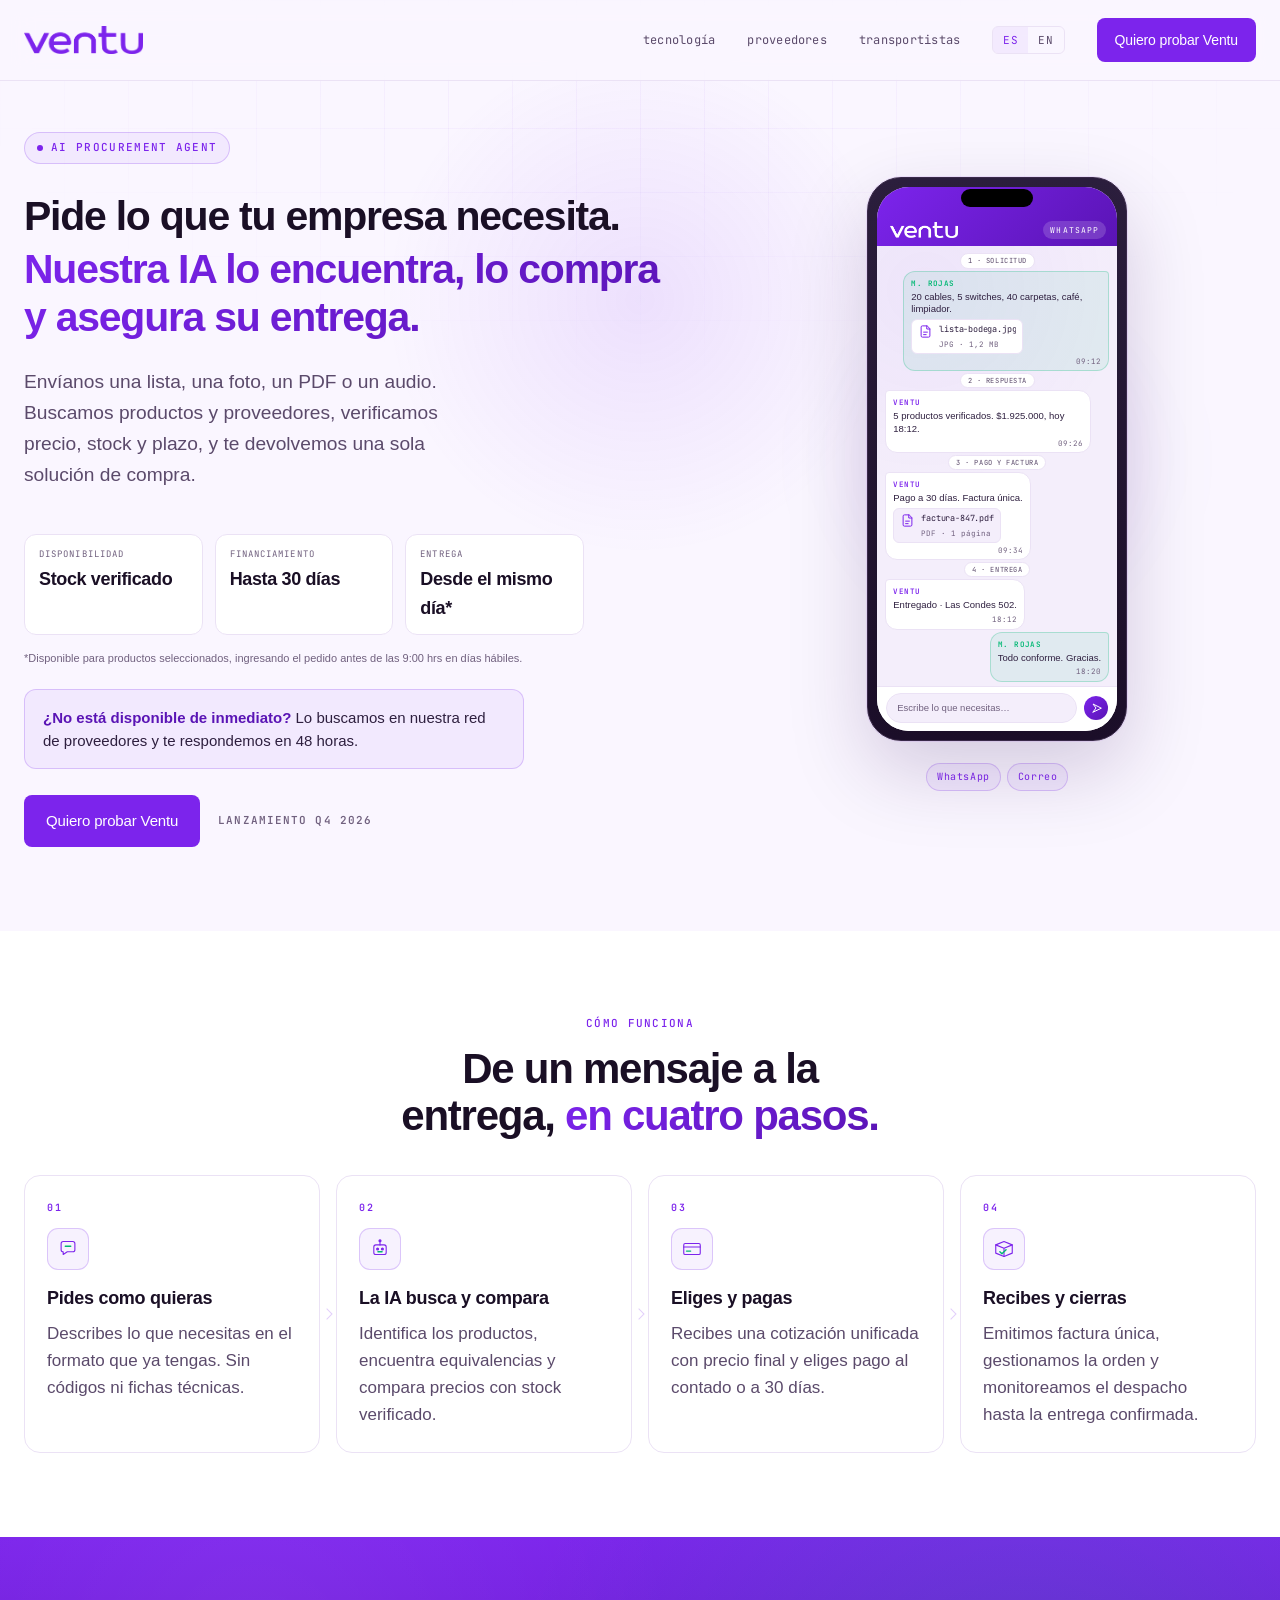
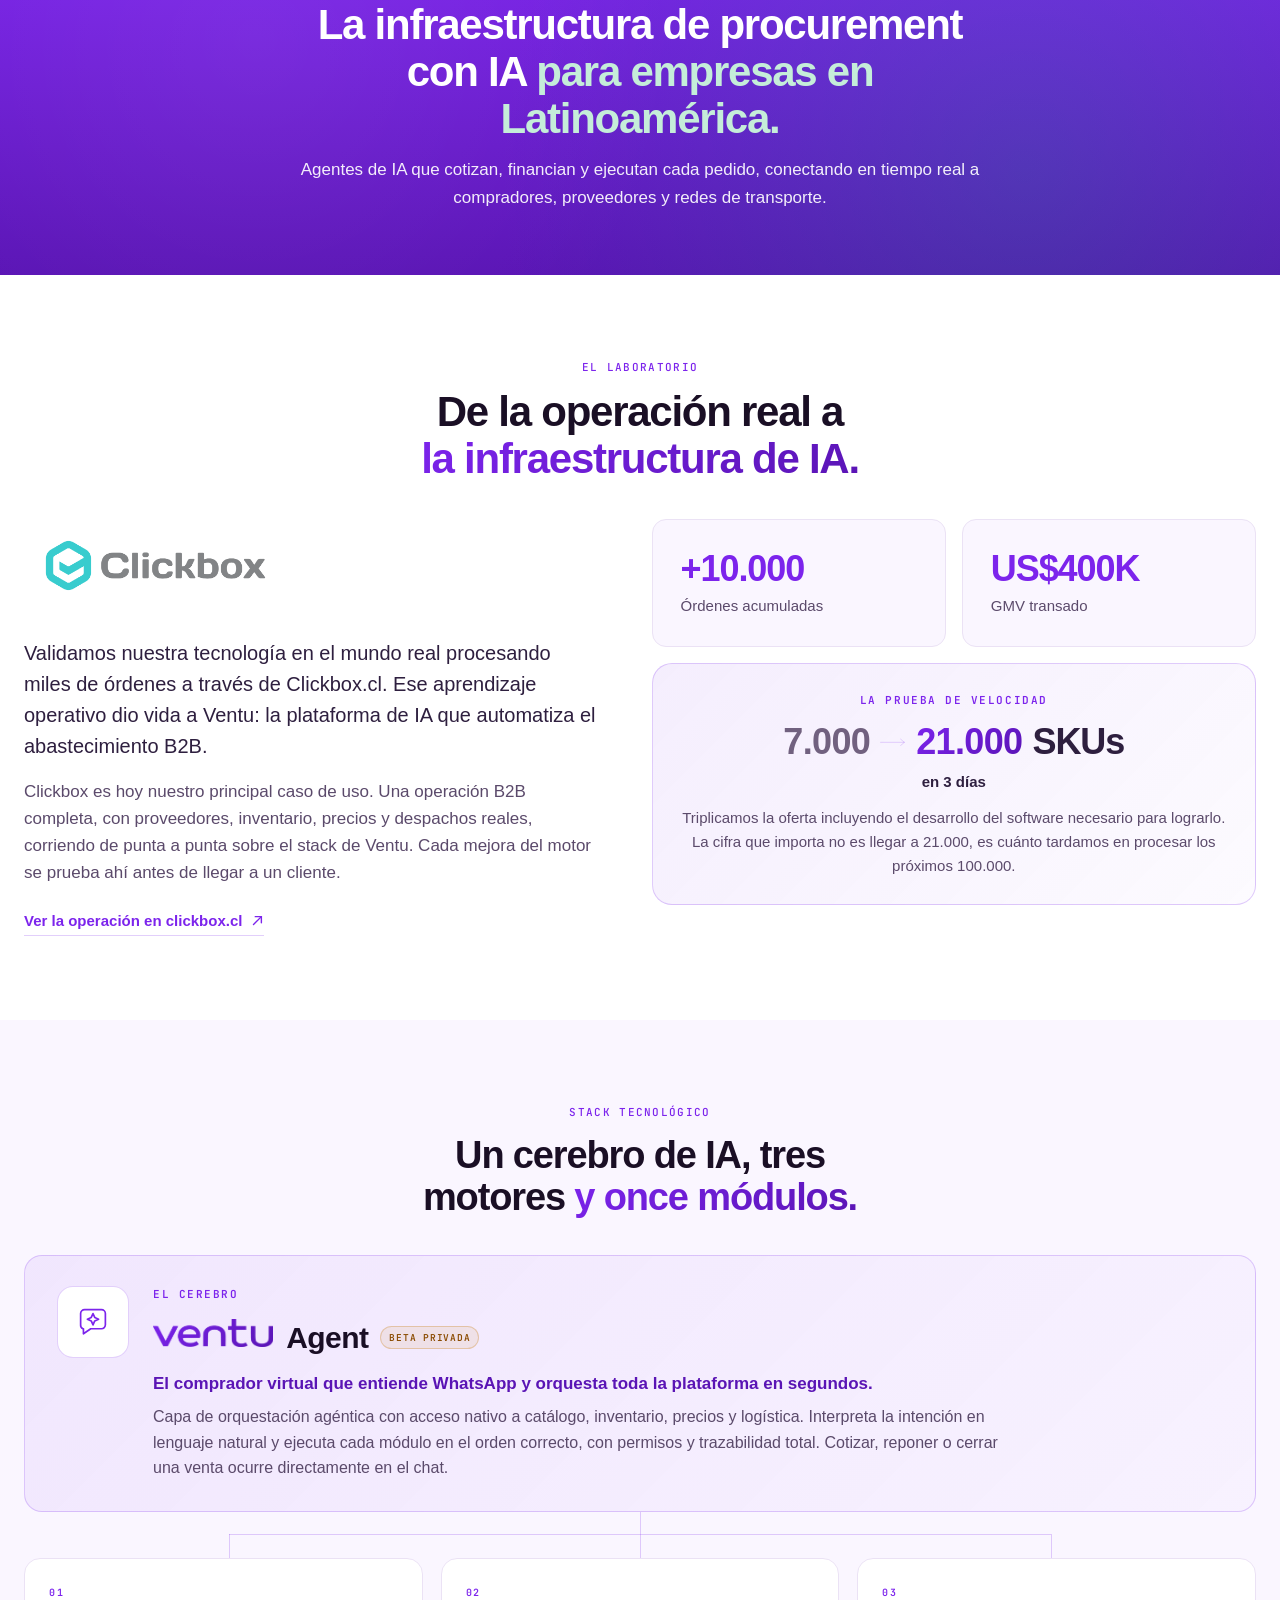
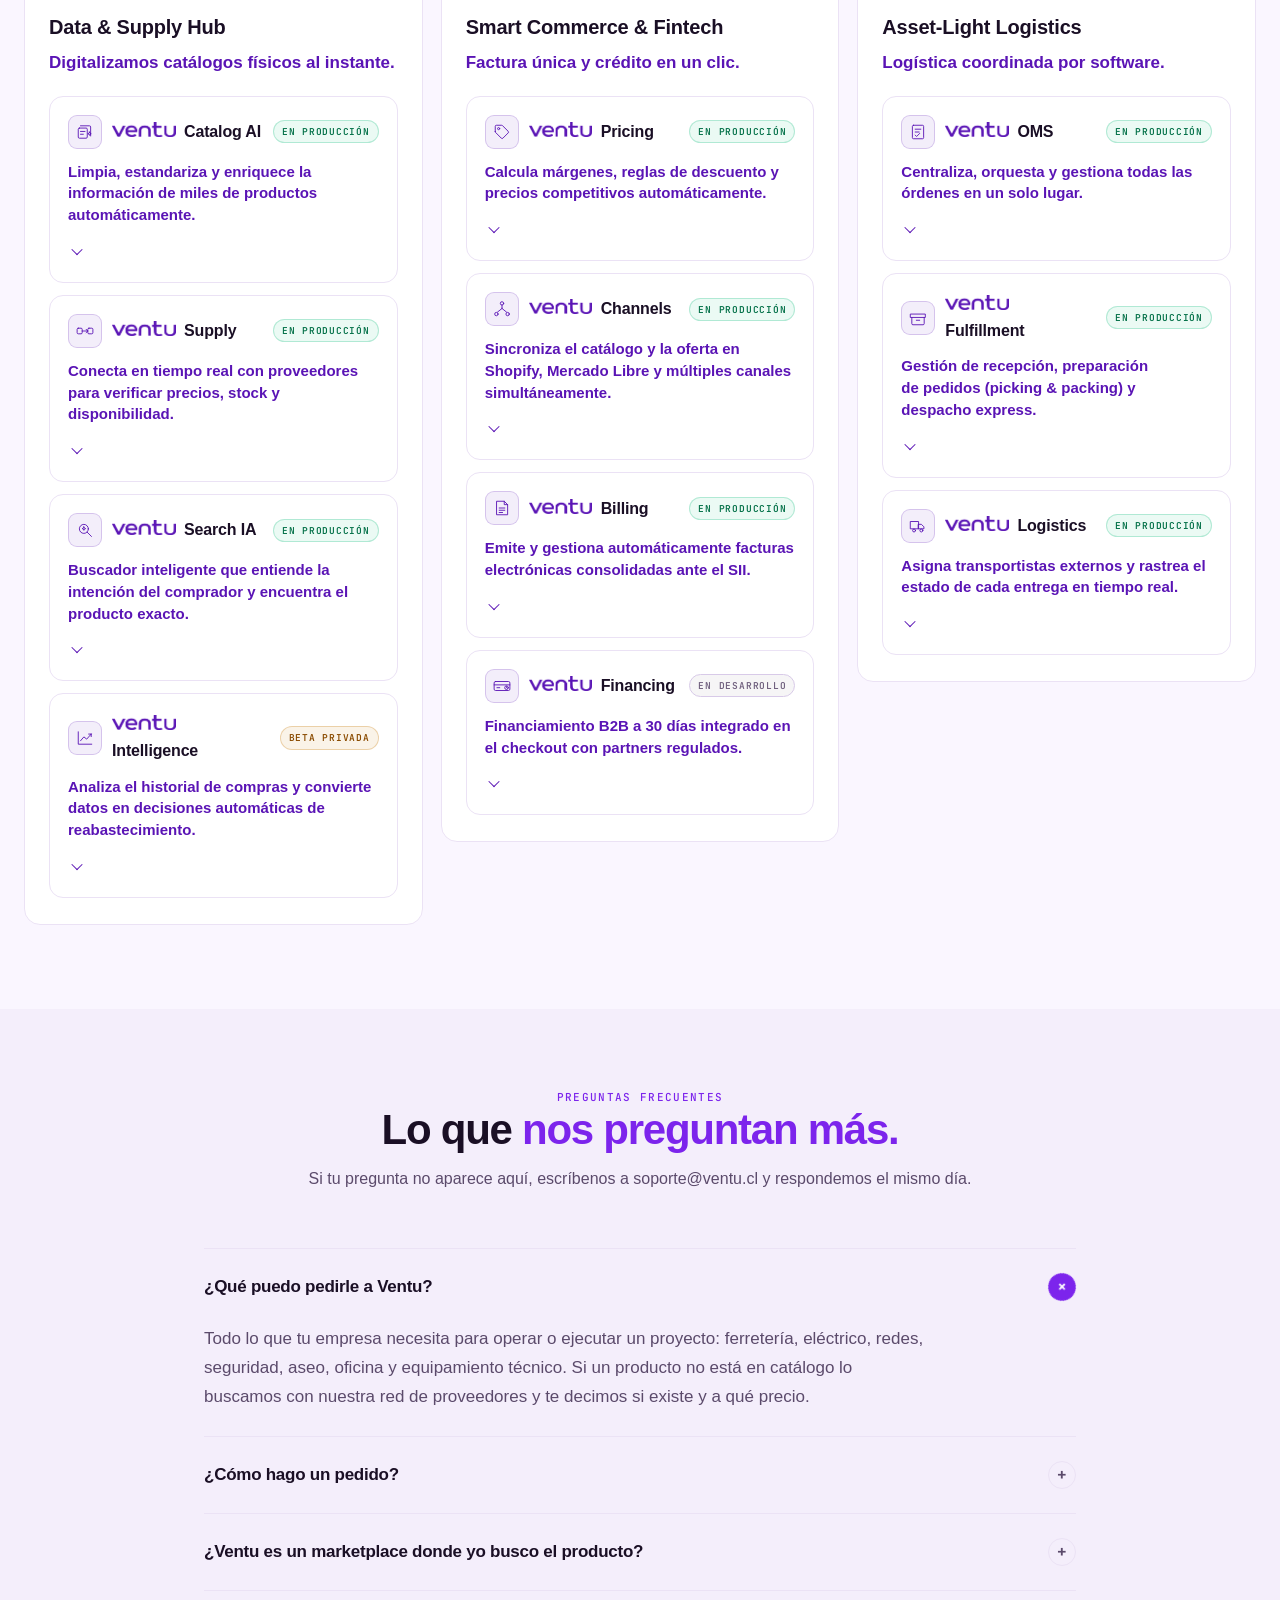
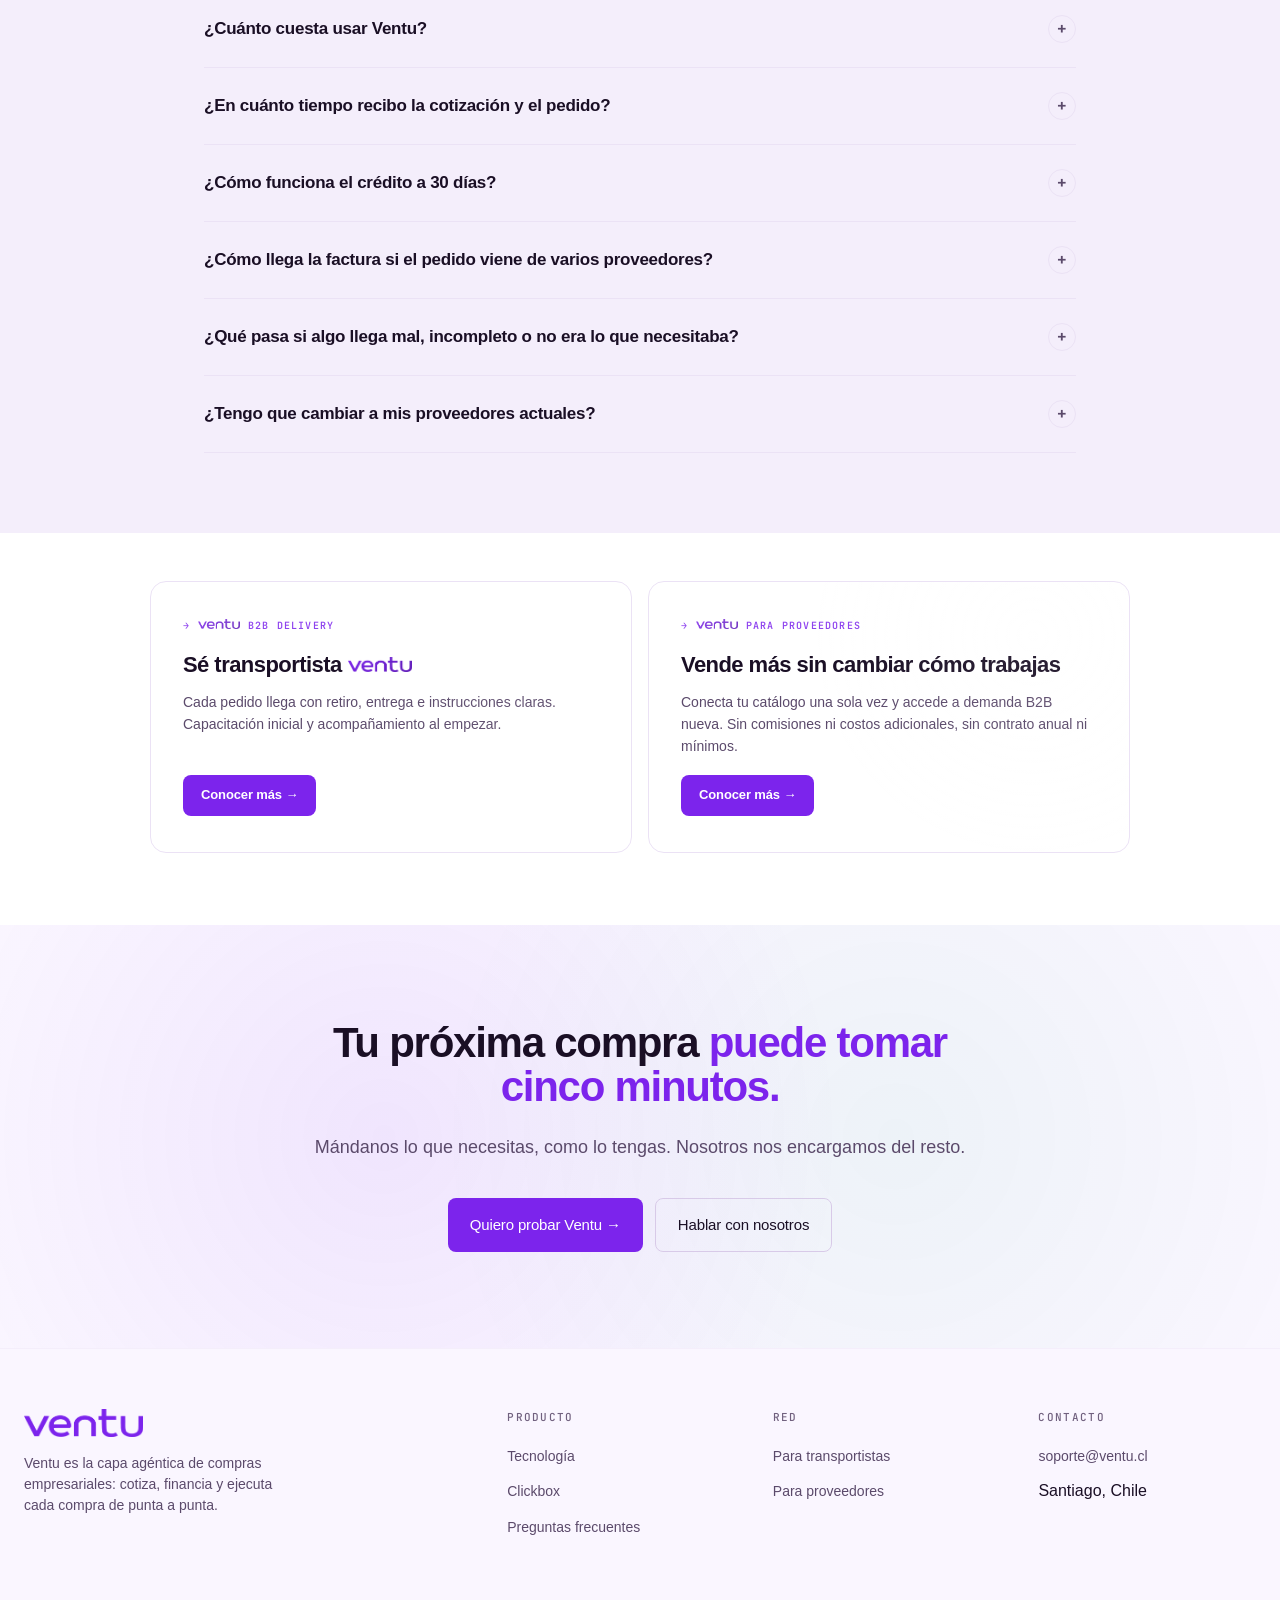
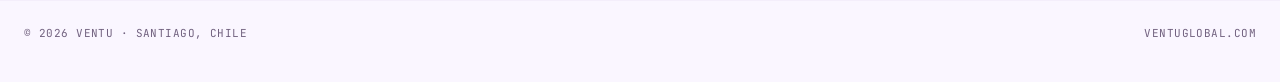
==== commit 2593e862: "Fold the brain card into Ventu Agent and rehome Intelligence The card said "Ventu Core AI, tu compra" ====
--- a/index.html
+++ b/index.html
@@ -403,8 +403,8 @@
     <div class="hiw-head">
       <div class="eyebrow" data-lang="es">STACK TECNOLÓGICO</div>
       <div class="eyebrow" data-lang="en">TECHNOLOGY STACK</div>
-      <h2 data-lang="es">Un cerebro de IA, tres motores <em>y doce módulos.</em></h2>
-      <h2 data-lang="en">One AI brain, three engines <em>and twelve modules.</em></h2>
+      <h2 data-lang="es">Un cerebro de IA, tres motores <em>y once módulos.</em></h2>
+      <h2 data-lang="en">One AI brain, three engines <em>and eleven modules.</em></h2>
     </div>
 
     <div class="stk">
@@ -412,36 +412,53 @@
       <article class="stk-core">
         <div class="stk-core-top">
           <div class="stk-core-mark">
-            <svg viewBox="0 0 32 32" fill="none" stroke="currentColor" stroke-width="1.6" stroke-linecap="round" stroke-linejoin="round" aria-hidden="true"><path d="M16 4a5 5 0 0 1 5 5v1a4 4 0 0 1 2 7.4V19a5 5 0 0 1-5 5h-4a5 5 0 0 1-5-5v-1.6A4 4 0 0 1 11 10V9a5 5 0 0 1 5-5z"/><path d="M16 24v4M12 28h8" stroke="#00b873" stroke-width="2"/></svg>
-          </div>
-          <div>
+            <svg viewBox="0 0 32 32" fill="none" stroke="currentColor" stroke-width="1.5" stroke-linecap="round" stroke-linejoin="round" aria-hidden="true"><path d="M5 8.5A3.5 3.5 0 0 1 8.5 5h15A3.5 3.5 0 0 1 27 8.5v10a3.5 3.5 0 0 1-3.5 3.5H14l-6.5 4.5V22h-.5A3.5 3.5 0 0 1 5 18.5z"/><path d="M16 8.5l1.55 3.45L21 13.5l-3.45 1.55L16 18.5l-1.55-3.45L11 13.5l3.45-1.55z"/></svg>
+          </div>
+          <div class="stk-core-body">
             <div class="stk-kicker" data-lang="es">EL CEREBRO</div>
             <div class="stk-kicker" data-lang="en">THE BRAIN</div>
-            <h3 class="stk-core-title"><span class="ventu-mark" role="img" aria-label="Ventu"></span> Core AI</h3>
-            <p class="stk-benefit" data-lang="es">Tu comprador con inteligencia artificial.</p>
-            <p class="stk-benefit" data-lang="en">Your buyer, powered by artificial intelligence.</p>
-            <p class="stk-desc" data-lang="es">
-              La capa que interpreta lo que pides y decide qué módulo del stack ejecuta cada
-              paso de la compra.
-            </p>
-            <p class="stk-desc" data-lang="en">
-              The layer that interprets what you ask for and decides which module of the stack
-              runs each step of the purchase.
-            </p>
-          </div>
-        </div>
-        <div class="stk-modlist stk-modlist--core">
+            <div class="stk-core-line">
+              <h3 class="stk-core-title"><span class="ventu-mark" role="img" aria-label="Ventu"></span> Agent</h3>
+              <span class="stk-tag stk-tag--beta" data-lang="es">Beta privada</span>
+              <span class="stk-tag stk-tag--beta" data-lang="en">Private beta</span>
+            </div>
+            <p class="stk-benefit" data-lang="es">El comprador virtual que entiende WhatsApp y orquesta toda la plataforma en segundos.</p>
+            <p class="stk-benefit" data-lang="en">The virtual buyer that understands WhatsApp and orchestrates the whole platform in seconds.</p>
+            <p class="stk-desc" data-lang="es">Capa de orquestación agéntica con acceso nativo a catálogo, inventario, precios y logística. Interpreta la intención en lenguaje natural y ejecuta cada módulo en el orden correcto, con permisos y trazabilidad total. Cotizar, reponer o cerrar una venta ocurre directamente en el chat.</p>
+            <p class="stk-desc" data-lang="en">An agentic orchestration layer with native access to catalogue, inventory, pricing and logistics. It reads intent in natural language and runs each module in the right order, with full permissions and traceability. Quoting, restocking or closing a sale happens right in the chat.</p>
+          </div>
+        </div>
+      </article>
+
+      <div class="stk-branch" aria-hidden="true">
+        <span class="stk-branch-stem"></span>
+        <span class="stk-branch-bar"></span>
+        <span class="stk-branch-drop"></span>
+        <span class="stk-branch-drop"></span>
+        <span class="stk-branch-drop"></span>
+      </div>
+
+      <div class="stk-engines">
+        <div class="stk-engine">
+          <div class="stk-engine-head">
+            <div class="stk-num">01</div>
+            <h3 class="stk-title" data-lang="es">Data &amp; Supply Hub</h3>
+            <h3 class="stk-title" data-lang="en">Data &amp; Supply Hub</h3>
+            <p class="stk-benefit" data-lang="es">Digitalizamos catálogos físicos al instante.</p>
+            <p class="stk-benefit" data-lang="en">We digitise physical catalogues on the spot.</p>
+          </div>
+          <div class="stk-modlist">
             <article class="stk-modcard">
               <div class="stk-modcard-head">
                 <div class="stk-modcard-ic">
-                  <svg viewBox="0 0 32 32" fill="none" stroke="currentColor" stroke-width="1.6" stroke-linecap="round" stroke-linejoin="round" aria-hidden="true"><path d="M5 8a3 3 0 0 1 3-3h16a3 3 0 0 1 3 3v9a3 3 0 0 1-3 3h-9l-6 4v-4H8a3 3 0 0 1-3-3z"/><path d="M16 9l1.2 2.7 2.8 1.2-2.8 1.2L16 17l-1.2-2.9-2.8-1.2 2.8-1.2z"/></svg>
-                </div>
-                <h4 class="stk-modcard-name"><span class="ventu-mark" role="img" aria-label="Ventu"></span> Agent</h4>
-                <span class="stk-tag stk-tag--beta" data-lang="es">Beta privada</span>
-                <span class="stk-tag stk-tag--beta" data-lang="en">Private beta</span>
-              </div>
-              <p class="stk-modcard-benefit" data-lang="es">El comprador virtual que entiende WhatsApp y orquesta toda la plataforma en segundos.</p>
-              <p class="stk-modcard-benefit" data-lang="en">The virtual buyer that understands WhatsApp and orchestrates the whole platform in seconds.</p>
+                  <svg viewBox="0 0 32 32" fill="none" stroke="currentColor" stroke-width="1.6" stroke-linecap="round" stroke-linejoin="round" aria-hidden="true"><rect x="4" y="9" width="16" height="18" rx="2"/><path d="M8 5h16a2 2 0 0 1 2 2v16"/><path d="M8 15h8M8 20h5"/><path d="M24 16l.9 2.1 2.1.9-2.1.9-.9 2.1-.9-2.1-2.1-.9 2.1-.9z"/></svg>
+                </div>
+                <h4 class="stk-modcard-name"><span class="ventu-mark" role="img" aria-label="Ventu"></span> Catalog AI</h4>
+                <span class="stk-tag stk-tag--live" data-lang="es">En producción</span>
+                <span class="stk-tag stk-tag--live" data-lang="en">Live</span>
+              </div>
+              <p class="stk-modcard-benefit" data-lang="es">Limpia, estandariza y enriquece la información de miles de productos automáticamente.</p>
+              <p class="stk-modcard-benefit" data-lang="en">It cleans, standardises and enriches information for thousands of products automatically.</p>
               <button class="stk-modcard-more" type="button" aria-expanded="false">
                 <span class="sr-only" data-lang="es">Ver detalle técnico</span>
                 <span class="sr-only" data-lang="en">Show technical detail</span>
@@ -449,8 +466,54 @@
               </button>
               <div class="stk-modcard-panel">
                 <div class="stk-modcard-panel-in">
-                  <p class="stk-modcard-tech" data-lang="es">Capa de orquestación agéntica con acceso nativo a catálogo, inventario, precios y logística. Interpreta la intención en lenguaje natural y ejecuta cada módulo en el orden correcto, con permisos y trazabilidad total. Cotizar, reponer o cerrar una venta ocurre directamente en el chat.</p>
-                  <p class="stk-modcard-tech" data-lang="en">An agentic orchestration layer with native access to catalogue, inventory, pricing and logistics. It reads intent in natural language and runs each module in the right order, with full permissions and traceability. Quoting, restocking or closing a sale happens right in the chat.</p>
+                  <p class="stk-modcard-tech" data-lang="es">PIM que recibe planillas, PDFs, feeds y APIs, mapea atributos contra un esquema canónico por categoría, deduplica por código de parte y completa lo que falta con modelos de lenguaje. Semanas de limpieza manual pasan a minutos.</p>
+                  <p class="stk-modcard-tech" data-lang="en">A PIM that ingests spreadsheets, PDFs, feeds and APIs, maps attributes onto a canonical per-category schema, deduplicates by part number and fills the gaps with language models. Weeks of manual clean-up become minutes.</p>
+                </div>
+              </div>
+            </article>
+            <article class="stk-modcard">
+              <div class="stk-modcard-head">
+                <div class="stk-modcard-ic">
+                  <svg viewBox="0 0 32 32" fill="none" stroke="currentColor" stroke-width="1.6" stroke-linecap="round" stroke-linejoin="round" aria-hidden="true"><rect x="2" y="11" width="9" height="10" rx="2"/><rect x="21" y="11" width="9" height="10" rx="2"/><path d="M11 16h10"/><path d="M18 13l3 3-3 3"/></svg>
+                </div>
+                <h4 class="stk-modcard-name"><span class="ventu-mark" role="img" aria-label="Ventu"></span> Supply</h4>
+                <span class="stk-tag stk-tag--live" data-lang="es">En producción</span>
+                <span class="stk-tag stk-tag--live" data-lang="en">Live</span>
+              </div>
+              <p class="stk-modcard-benefit" data-lang="es">Conecta en tiempo real con proveedores para verificar precios, stock y disponibilidad.</p>
+              <p class="stk-modcard-benefit" data-lang="en">It connects to suppliers in real time to verify prices, stock and availability.</p>
+              <button class="stk-modcard-more" type="button" aria-expanded="false">
+                <span class="sr-only" data-lang="es">Ver detalle técnico</span>
+                <span class="sr-only" data-lang="en">Show technical detail</span>
+                <span class="stk-chev" aria-hidden="true"></span>
+              </button>
+              <div class="stk-modcard-panel">
+                <div class="stk-modcard-panel-in">
+                  <p class="stk-modcard-tech" data-lang="es">Integración por API, archivo o EDI que normaliza a cada proveedor en un modelo único de disponibilidad y resuelve el mapeo de SKU. Pricing y OMS deciden sobre costo y lead time reales, no sobre una planilla vieja.</p>
+                  <p class="stk-modcard-tech" data-lang="en">Integration over API, file or EDI that normalises every supplier into a single availability model and resolves SKU mapping. Pricing and OMS then decide on real cost and lead time, not on a stale spreadsheet.</p>
+                </div>
+              </div>
+            </article>
+            <article class="stk-modcard">
+              <div class="stk-modcard-head">
+                <div class="stk-modcard-ic">
+                  <svg viewBox="0 0 32 32" fill="none" stroke="currentColor" stroke-width="1.6" stroke-linecap="round" stroke-linejoin="round" aria-hidden="true"><circle cx="14" cy="14" r="8"/><path d="M20 20l7.5 7.5"/><path d="M14 10.4l.9 2.2 2.2.9-2.2.9-.9 2.2-.9-2.2-2.2-.9 2.2-.9z"/></svg>
+                </div>
+                <h4 class="stk-modcard-name"><span class="ventu-mark" role="img" aria-label="Ventu"></span> Search IA</h4>
+                <span class="stk-tag stk-tag--live" data-lang="es">En producción</span>
+                <span class="stk-tag stk-tag--live" data-lang="en">Live</span>
+              </div>
+              <p class="stk-modcard-benefit" data-lang="es">Buscador inteligente que entiende la intención del comprador y encuentra el producto exacto.</p>
+              <p class="stk-modcard-benefit" data-lang="en">A smart search engine that understands buyer intent and finds the exact product.</p>
+              <button class="stk-modcard-more" type="button" aria-expanded="false">
+                <span class="sr-only" data-lang="es">Ver detalle técnico</span>
+                <span class="sr-only" data-lang="en">Show technical detail</span>
+                <span class="stk-chev" aria-hidden="true"></span>
+              </button>
+              <div class="stk-modcard-panel">
+                <div class="stk-modcard-panel-in">
+                  <p class="stk-modcard-tech" data-lang="es">Motor híbrido de búsqueda léxica combinado con embeddings semánticos y reordenamiento (reranking). Maneja códigos de parte, equivalencias, sinónimos técnicos y errores de tipeo. Indexable y optimizado para SEO, captando además demanda orgánica.</p>
+                  <p class="stk-modcard-tech" data-lang="en">A hybrid engine of lexical search combined with semantic embeddings and reranking. It handles part numbers, equivalents, technical synonyms and typos. Indexable and SEO-ready, so it also captures organic demand.</p>
                 </div>
               </div>
             </article>
@@ -474,96 +537,6 @@
                 <div class="stk-modcard-panel-in">
                   <p class="stk-modcard-tech" data-lang="es">Capa analítica sobre los eventos del stack que proyecta demanda y calcula punto de reposición y cantidad por SKU, considerando lead time y cumplimiento real de cada proveedor. Entrega órdenes de compra sugeridas, no un tablero.</p>
                   <p class="stk-modcard-tech" data-lang="en">An analytics layer over the stack's events that forecasts demand and computes reorder point and quantity per SKU, factoring in each supplier's lead time and actual performance. It delivers suggested purchase orders, not a dashboard.</p>
-                </div>
-              </div>
-            </article>
-        </div>
-      </article>
-
-      <div class="stk-branch" aria-hidden="true">
-        <span class="stk-branch-stem"></span>
-        <span class="stk-branch-bar"></span>
-        <span class="stk-branch-drop"></span>
-        <span class="stk-branch-drop"></span>
-        <span class="stk-branch-drop"></span>
-      </div>
-
-      <div class="stk-engines">
-        <div class="stk-engine">
-          <div class="stk-engine-head">
-            <div class="stk-num">01</div>
-            <h3 class="stk-title" data-lang="es">Data &amp; Supply Hub</h3>
-            <h3 class="stk-title" data-lang="en">Data &amp; Supply Hub</h3>
-            <p class="stk-benefit" data-lang="es">Digitalizamos catálogos físicos al instante.</p>
-            <p class="stk-benefit" data-lang="en">We digitise physical catalogues on the spot.</p>
-          </div>
-          <div class="stk-modlist">
-            <article class="stk-modcard">
-              <div class="stk-modcard-head">
-                <div class="stk-modcard-ic">
-                  <svg viewBox="0 0 32 32" fill="none" stroke="currentColor" stroke-width="1.6" stroke-linecap="round" stroke-linejoin="round" aria-hidden="true"><rect x="4" y="9" width="16" height="18" rx="2"/><path d="M8 5h16a2 2 0 0 1 2 2v16"/><path d="M8 15h8M8 20h5"/><path d="M24 16l.9 2.1 2.1.9-2.1.9-.9 2.1-.9-2.1-2.1-.9 2.1-.9z"/></svg>
-                </div>
-                <h4 class="stk-modcard-name"><span class="ventu-mark" role="img" aria-label="Ventu"></span> Catalog AI</h4>
-                <span class="stk-tag stk-tag--live" data-lang="es">En producción</span>
-                <span class="stk-tag stk-tag--live" data-lang="en">Live</span>
-              </div>
-              <p class="stk-modcard-benefit" data-lang="es">Limpia, estandariza y enriquece la información de miles de productos automáticamente.</p>
-              <p class="stk-modcard-benefit" data-lang="en">It cleans, standardises and enriches information for thousands of products automatically.</p>
-              <button class="stk-modcard-more" type="button" aria-expanded="false">
-                <span class="sr-only" data-lang="es">Ver detalle técnico</span>
-                <span class="sr-only" data-lang="en">Show technical detail</span>
-                <span class="stk-chev" aria-hidden="true"></span>
-              </button>
-              <div class="stk-modcard-panel">
-                <div class="stk-modcard-panel-in">
-                  <p class="stk-modcard-tech" data-lang="es">PIM que recibe planillas, PDFs, feeds y APIs, mapea atributos contra un esquema canónico por categoría, deduplica por código de parte y completa lo que falta con modelos de lenguaje. Semanas de limpieza manual pasan a minutos.</p>
-                  <p class="stk-modcard-tech" data-lang="en">A PIM that ingests spreadsheets, PDFs, feeds and APIs, maps attributes onto a canonical per-category schema, deduplicates by part number and fills the gaps with language models. Weeks of manual clean-up become minutes.</p>
-                </div>
-              </div>
-            </article>
-            <article class="stk-modcard">
-              <div class="stk-modcard-head">
-                <div class="stk-modcard-ic">
-                  <svg viewBox="0 0 32 32" fill="none" stroke="currentColor" stroke-width="1.6" stroke-linecap="round" stroke-linejoin="round" aria-hidden="true"><rect x="2" y="11" width="9" height="10" rx="2"/><rect x="21" y="11" width="9" height="10" rx="2"/><path d="M11 16h10"/><path d="M18 13l3 3-3 3"/></svg>
-                </div>
-                <h4 class="stk-modcard-name"><span class="ventu-mark" role="img" aria-label="Ventu"></span> Supply</h4>
-                <span class="stk-tag stk-tag--live" data-lang="es">En producción</span>
-                <span class="stk-tag stk-tag--live" data-lang="en">Live</span>
-              </div>
-              <p class="stk-modcard-benefit" data-lang="es">Conecta en tiempo real con proveedores para verificar precios, stock y disponibilidad.</p>
-              <p class="stk-modcard-benefit" data-lang="en">It connects to suppliers in real time to verify prices, stock and availability.</p>
-              <button class="stk-modcard-more" type="button" aria-expanded="false">
-                <span class="sr-only" data-lang="es">Ver detalle técnico</span>
-                <span class="sr-only" data-lang="en">Show technical detail</span>
-                <span class="stk-chev" aria-hidden="true"></span>
-              </button>
-              <div class="stk-modcard-panel">
-                <div class="stk-modcard-panel-in">
-                  <p class="stk-modcard-tech" data-lang="es">Integración por API, archivo o EDI que normaliza a cada proveedor en un modelo único de disponibilidad y resuelve el mapeo de SKU. Pricing y OMS deciden sobre costo y lead time reales, no sobre una planilla vieja.</p>
-                  <p class="stk-modcard-tech" data-lang="en">Integration over API, file or EDI that normalises every supplier into a single availability model and resolves SKU mapping. Pricing and OMS then decide on real cost and lead time, not on a stale spreadsheet.</p>
-                </div>
-              </div>
-            </article>
-            <article class="stk-modcard">
-              <div class="stk-modcard-head">
-                <div class="stk-modcard-ic">
-                  <svg viewBox="0 0 32 32" fill="none" stroke="currentColor" stroke-width="1.6" stroke-linecap="round" stroke-linejoin="round" aria-hidden="true"><circle cx="14" cy="14" r="8"/><path d="M20 20l7.5 7.5"/><path d="M14 10.4l.9 2.2 2.2.9-2.2.9-.9 2.2-.9-2.2-2.2-.9 2.2-.9z"/></svg>
-                </div>
-                <h4 class="stk-modcard-name"><span class="ventu-mark" role="img" aria-label="Ventu"></span> Search IA</h4>
-                <span class="stk-tag stk-tag--live" data-lang="es">En producción</span>
-                <span class="stk-tag stk-tag--live" data-lang="en">Live</span>
-              </div>
-              <p class="stk-modcard-benefit" data-lang="es">Buscador inteligente que entiende la intención del comprador y encuentra el producto exacto.</p>
-              <p class="stk-modcard-benefit" data-lang="en">A smart search engine that understands buyer intent and finds the exact product.</p>
-              <button class="stk-modcard-more" type="button" aria-expanded="false">
-                <span class="sr-only" data-lang="es">Ver detalle técnico</span>
-                <span class="sr-only" data-lang="en">Show technical detail</span>
-                <span class="stk-chev" aria-hidden="true"></span>
-              </button>
-              <div class="stk-modcard-panel">
-                <div class="stk-modcard-panel-in">
-                  <p class="stk-modcard-tech" data-lang="es">Motor híbrido de búsqueda léxica combinado con embeddings semánticos y reordenamiento (reranking). Maneja códigos de parte, equivalencias, sinónimos técnicos y errores de tipeo. Indexable y optimizado para SEO, captando además demanda orgánica.</p>
-                  <p class="stk-modcard-tech" data-lang="en">A hybrid engine of lexical search combined with semantic embeddings and reranking. It handles part numbers, equivalents, technical synonyms and typos. Indexable and SEO-ready, so it also captures organic demand.</p>
                 </div>
               </div>
             </article>
--- a/styles.css
+++ b/styles.css
@@ -5348,8 +5348,8 @@
   padding: 30px 32px;
 }
 .stk-core-mark {
-  width: 68px;
-  height: 68px;
+  width: 72px;
+  height: 72px;
   border-radius: 16px;
   background: var(--bg-elevated);
   border: 1px solid var(--brand-line);
@@ -5358,7 +5358,7 @@
   justify-content: center;
   color: var(--brand);
 }
-.stk-core-mark svg { width: 34px; height: 34px; }
+.stk-core-mark svg { width: 36px; height: 36px; }
 .stk-core-title {
   font-size: clamp(24px, 2.6vw, 30px);
   font-weight: 700;
@@ -5367,7 +5367,7 @@
   margin: 0 0 8px;
 }
 /* The alignment floor only exists to line up the three engine columns. */
-.stk-core .stk-desc { min-height: 0; }
+.stk-core .stk-desc { min-height: 0; margin-bottom: 0; }
 
 /* Connector drawn in CSS: a stem down from the core, a bar across, three drops. */
 /* Full grid width, so the three drops land on the column centres below. */
@@ -5495,21 +5495,25 @@
    ════════════════════════════════════════════════════════════ */
 .stk-core-top {
   display: grid;
-  grid-template-columns: 68px 1fr;
-  gap: 22px;
-  margin-bottom: 24px;
-}
+  grid-template-columns: 72px 1fr;
+  gap: 24px;
+}
+.stk-core-body { max-width: 860px; }
+/* Title and status share a baseline row rather than stacking. */
+.stk-core-line {
+  display: flex;
+  align-items: center;
+  flex-wrap: wrap;
+  gap: 12px;
+  margin-bottom: 10px;
+}
+.stk-core-line .stk-core-title { margin-bottom: 0; }
 .stk-engine-head { margin-bottom: 20px; }
 .stk-engine-head .stk-benefit { margin-bottom: 0; }
 
 .stk-modlist {
   display: flex;
   flex-direction: column;
-  gap: 12px;
-}
-.stk-modlist--core {
-  display: grid;
-  grid-template-columns: repeat(2, 1fr);
   gap: 12px;
 }
 
@@ -5617,7 +5621,6 @@
 .stk-modcard-panel-in .stk-modcard-tech { padding-top: 12px; }
 
 @media (max-width: 700px) {
-  .stk-modlist--core { grid-template-columns: 1fr; }
   .stk-modcard-head { flex-wrap: wrap; }
   .stk-modcard-name { margin-right: 0; }
 }
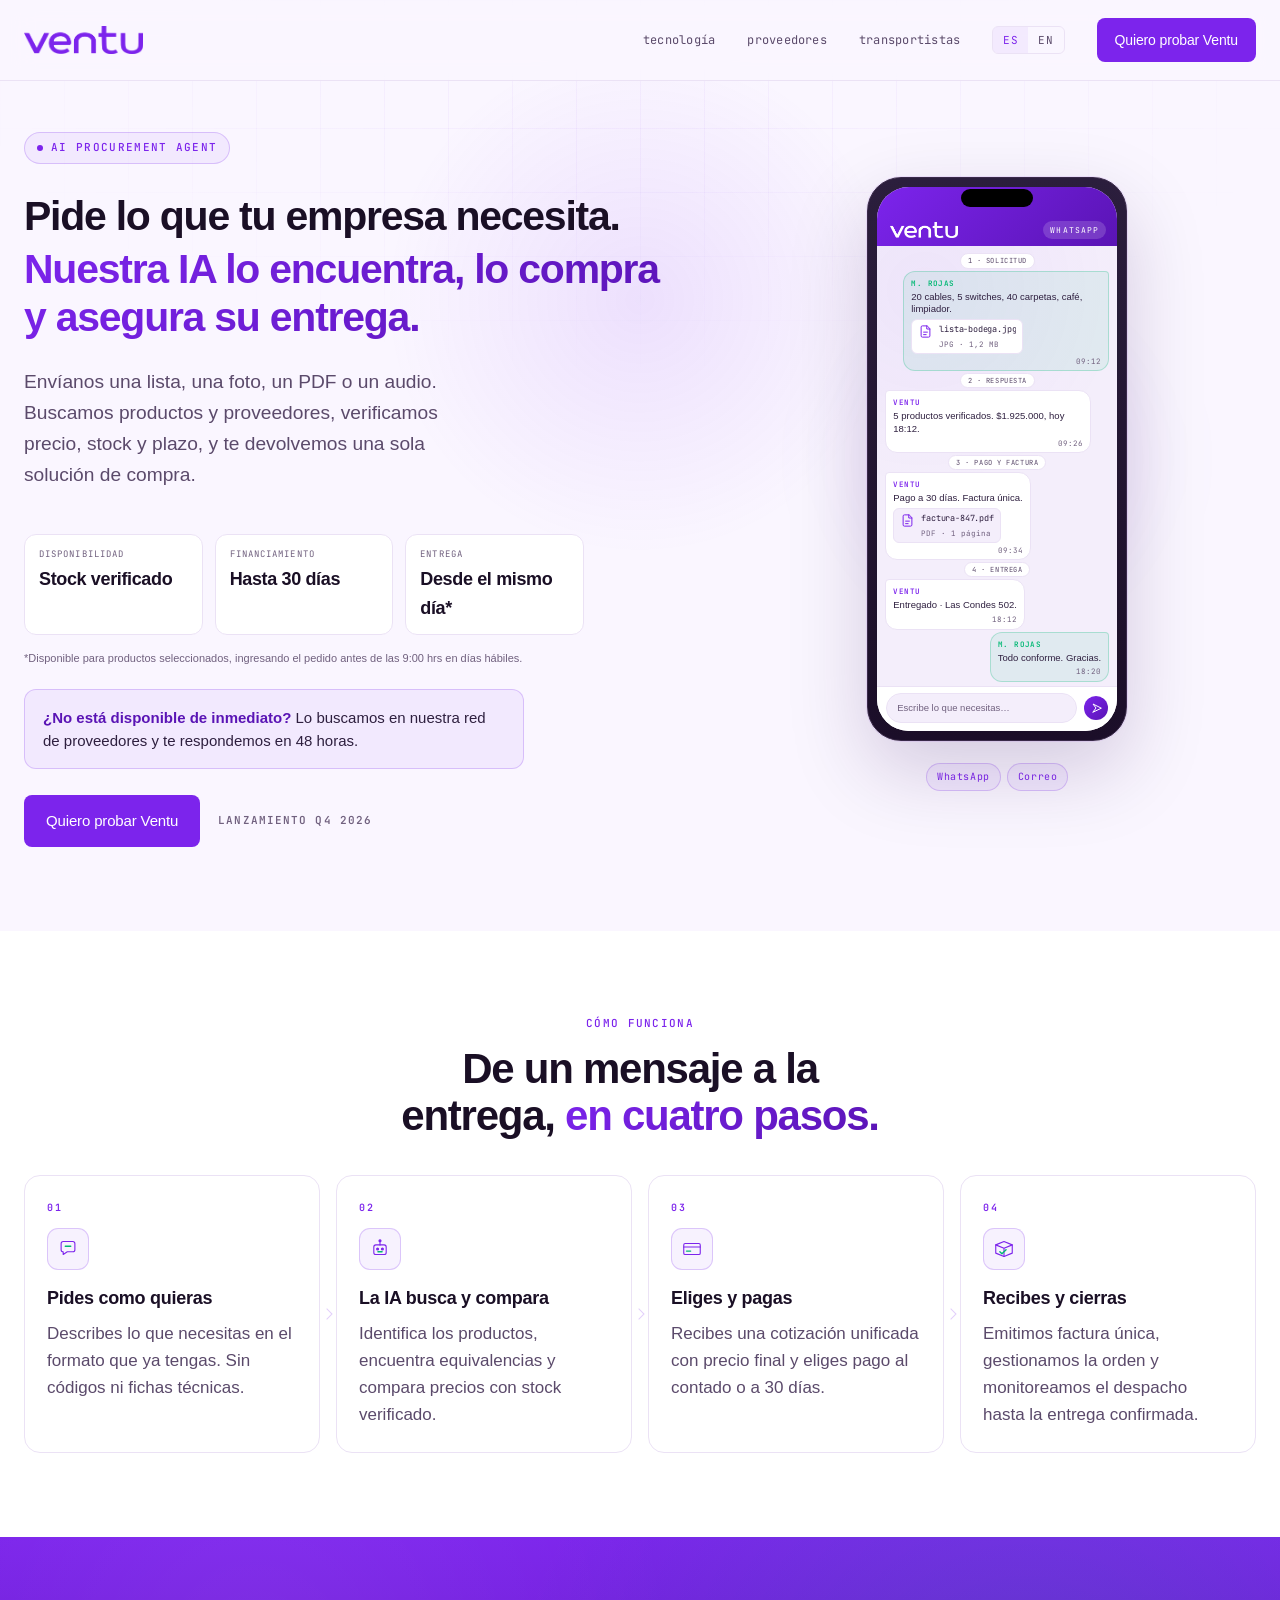
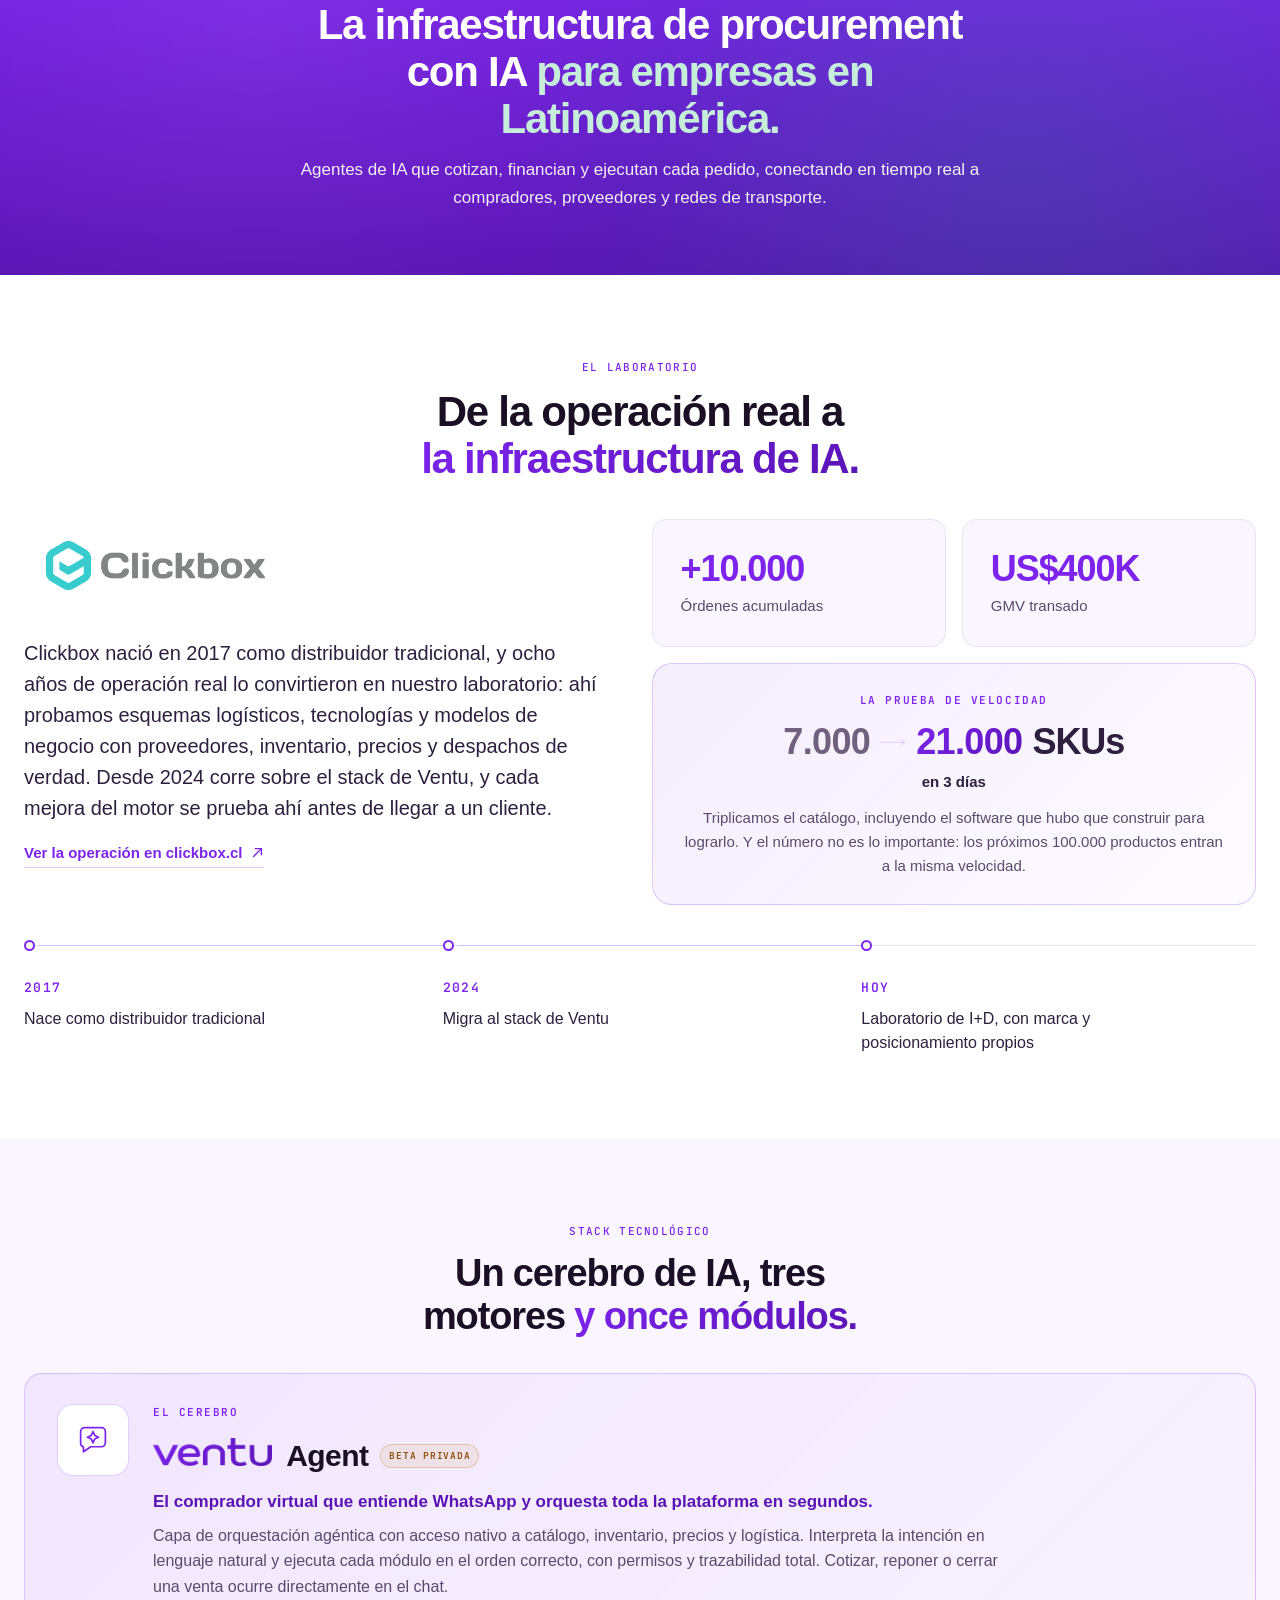
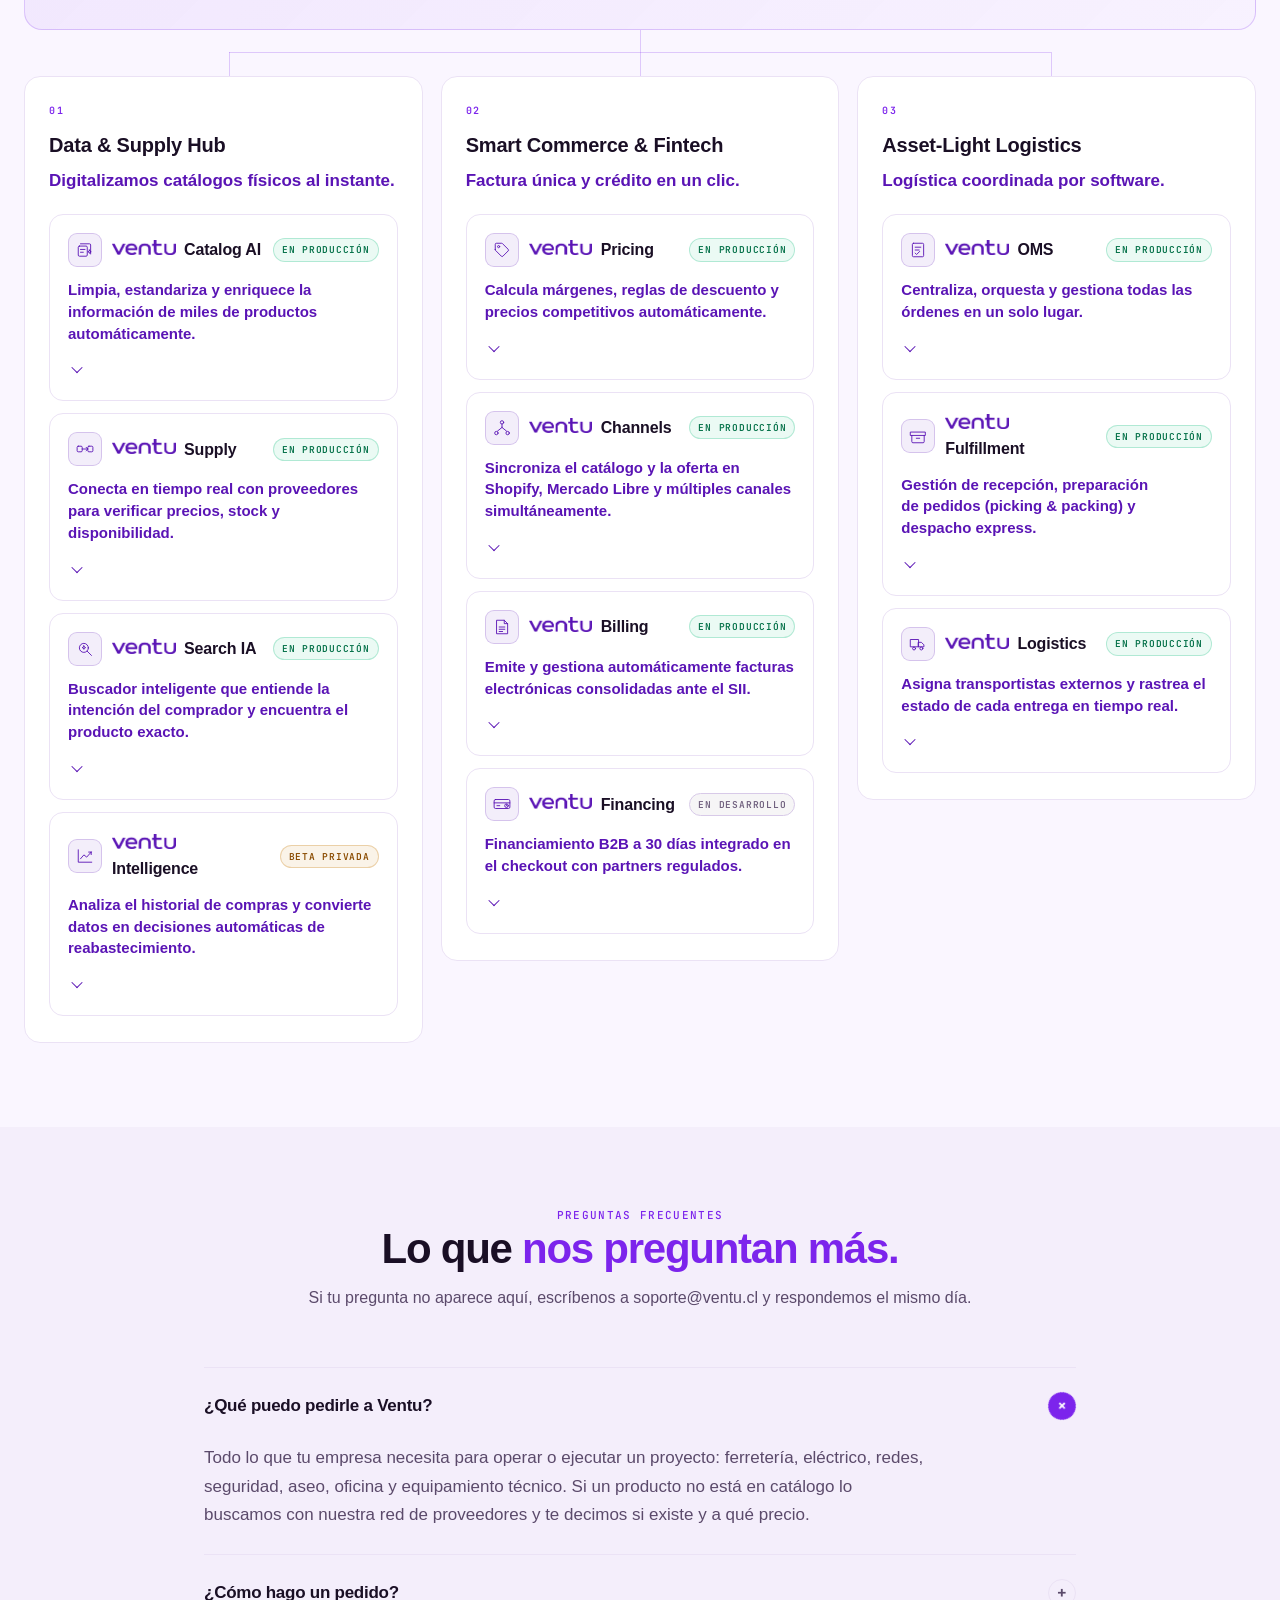
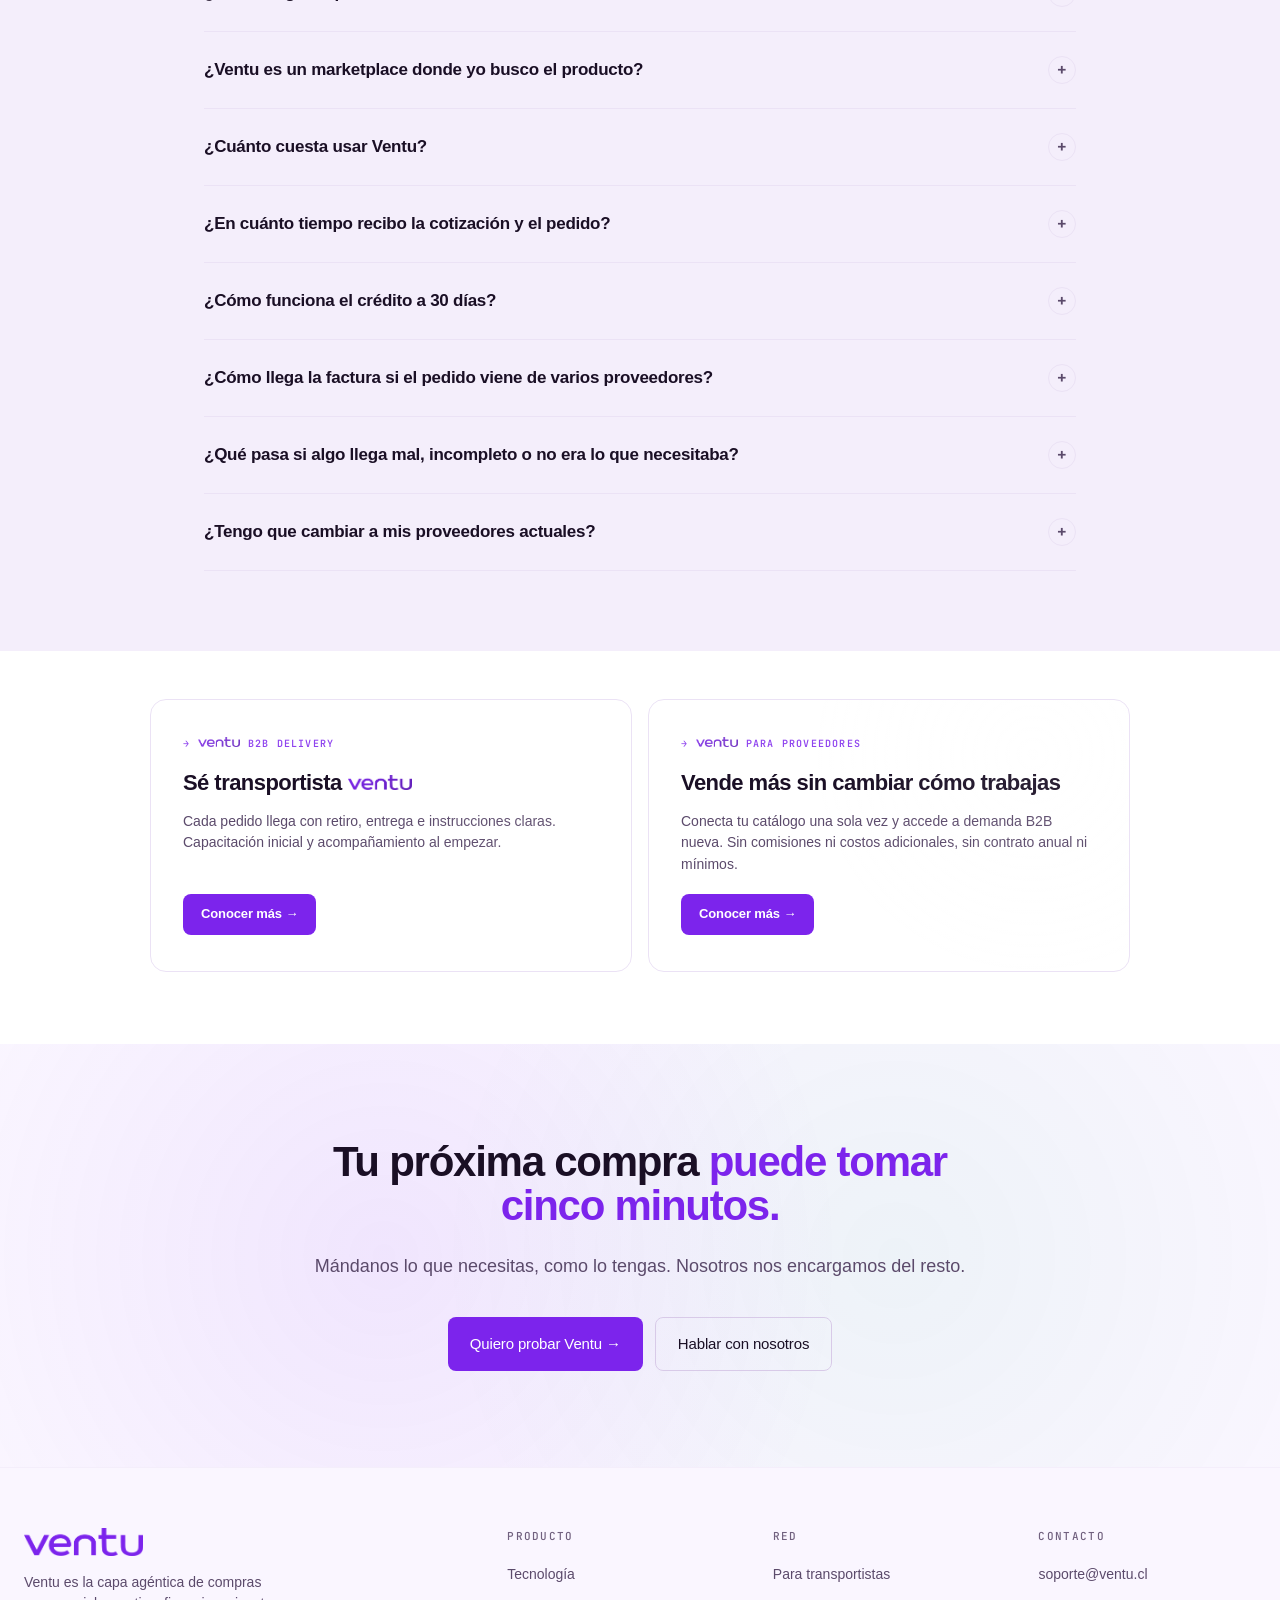
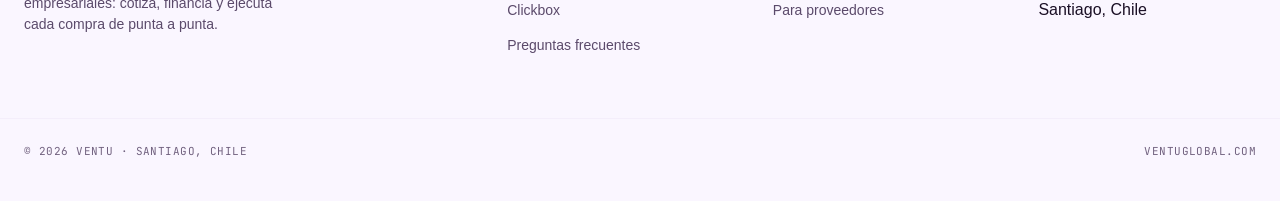
==== commit 12ad2b9b: "Tell the Clickbox story on a time axis The two paragraphs made the same point twice: real operation," ====
--- a/index.html
+++ b/index.html
@@ -327,25 +327,18 @@
       <div class="cbx-copy">
         <img class="cbx-logo" src="clickbox-logo.png" alt="Clickbox" width="1000" height="353" loading="lazy">
         <p class="cbx-lead" data-lang="es">
-          Validamos nuestra tecnología en el mundo real procesando miles de órdenes a través
-          de Clickbox.cl. Ese aprendizaje operativo dio vida a Ventu: la plataforma de IA que
-          automatiza el abastecimiento B2B.
+          Clickbox nació en 2017 como distribuidor tradicional, y ocho años de operación real
+          lo convirtieron en nuestro laboratorio: ahí probamos esquemas logísticos, tecnologías
+          y modelos de negocio con proveedores, inventario, precios y despachos de verdad.
+          Desde 2024 corre sobre el stack de Ventu, y cada mejora del motor se prueba ahí antes
+          de llegar a un cliente.
         </p>
         <p class="cbx-lead" data-lang="en">
-          We validated our technology in the real world, processing thousands of orders
-          through Clickbox.cl. That operational learning gave rise to Ventu: the AI platform
-          that automates B2B sourcing.
-        </p>
-        <p class="cbx-note" data-lang="es">
-          Clickbox es hoy nuestro principal caso de uso. Una operación B2B completa, con
-          proveedores, inventario, precios y despachos reales, corriendo de punta a punta
-          sobre el stack de Ventu. Cada mejora del motor se prueba ahí antes de llegar a un
-          cliente.
-        </p>
-        <p class="cbx-note" data-lang="en">
-          Clickbox is our flagship use case today. A complete B2B operation, with real
-          suppliers, inventory, pricing and deliveries, running end to end on the Ventu stack.
-          Every improvement to the engine is proven there before it reaches a customer.
+          Clickbox started in 2017 as a traditional distributor, and eight years of real trading
+          turned it into our lab: the place where we test logistics models, technology and
+          business models against real suppliers, inventory, pricing and deliveries. Since 2024
+          it has run on the Ventu stack, and every improvement to the engine is proven there
+          before it reaches a customer.
         </p>
         <a class="cbx-link" href="https://clickbox.cl" target="_blank" rel="noopener">
           <span data-lang="es">Ver la operación en clickbox.cl</span>
@@ -378,19 +371,39 @@
         </div>
         <div class="cbx-jump-time"><strong data-lang="es">en 3 días</strong><strong data-lang="en">in 3 days</strong></div>
         <p class="cbx-jump-foot" data-lang="es">
-          Triplicamos la oferta incluyendo el desarrollo del software necesario para lograrlo.
-          La cifra que importa no es llegar a 21.000, es cuánto tardamos en procesar los
-          próximos 100.000.
+          Triplicamos el catálogo, incluyendo el software que hubo que construir para
+          lograrlo. Y el número no es lo importante: los próximos 100.000 productos entran a
+          la misma velocidad.
         </p>
         <p class="cbx-jump-foot" data-lang="en">
-          We tripled the catalogue including the software we had to build to do it. The number
-          that matters is not reaching 21,000, it is how fast we can process the next 100,000.
+          We tripled the catalogue, including the software we had to build to do it. And the
+          number is not the point: the next 100,000 products come in just as fast.
         </p>
       </div>
       </div>
     </div>
 
 
+
+
+    <ol class="cbx-tl">
+        <li class="cbx-tl-item">
+          <div class="cbx-tl-year">2017</div>
+          <div class="cbx-tl-text" data-lang="es">Nace como distribuidor tradicional</div>
+          <div class="cbx-tl-text" data-lang="en">Starts as a traditional distributor</div>
+        </li>
+        <li class="cbx-tl-item">
+          <div class="cbx-tl-year">2024</div>
+          <div class="cbx-tl-text" data-lang="es">Migra al stack de Ventu</div>
+          <div class="cbx-tl-text" data-lang="en">Moves onto the Ventu stack</div>
+        </li>
+        <li class="cbx-tl-item">
+          <div class="cbx-tl-year" data-lang="es">HOY</div>
+          <div class="cbx-tl-year" data-lang="en">TODAY</div>
+          <div class="cbx-tl-text" data-lang="es">Laboratorio de I+D, con marca y posicionamiento propios</div>
+          <div class="cbx-tl-text" data-lang="en">An R&amp;D lab with its own brand and search presence</div>
+        </li>
+    </ol>
   </div>
 </section>
 
--- a/styles.css
+++ b/styles.css
@@ -5678,3 +5678,68 @@
   font-weight: 600;
   color: var(--fg-subtle);
 }
+
+/* ════════════════════════════════════════════════════════════
+   CLICKBOX · timeline
+   The story runs 2017 to today, so it reads on a time axis rather than
+   as another paragraph.
+   ════════════════════════════════════════════════════════════ */
+.cbx-tl {
+  list-style: none;
+  margin: 40px 0 0;
+  padding: 22px 0 0;
+  border-top: 1px solid var(--line);
+  display: grid;
+  grid-template-columns: repeat(3, 1fr);
+  gap: 24px;
+}
+.cbx-tl-item {
+  position: relative;
+  padding-top: 10px;
+}
+/* The dot sits on the rule above, with the connecting run drawn between. */
+.cbx-tl-item::before {
+  content: '';
+  position: absolute;
+  top: -28px;
+  left: 0;
+  width: 11px;
+  height: 11px;
+  border-radius: 50%;
+  background: var(--bg-elevated);
+  border: 2px solid var(--brand);
+}
+.cbx-tl-item:not(:last-child)::after {
+  content: '';
+  position: absolute;
+  top: -23px;
+  left: 15px;
+  right: -24px;
+  height: 1px;
+  background: var(--brand-line);
+}
+.cbx-tl-year {
+  font-family: var(--font-mono);
+  font-size: 13px;
+  letter-spacing: 0.1em;
+  font-weight: 600;
+  color: var(--brand);
+  margin-bottom: 8px;
+}
+.cbx-tl-text {
+  font-size: 16px;
+  line-height: 1.5;
+  color: var(--fg-soft);
+  font-weight: 500;
+  text-wrap: pretty;
+}
+
+@media (max-width: 760px) {
+  .cbx-tl { grid-template-columns: 1fr; gap: 26px; padding-top: 22px; }
+  .cbx-tl-item { padding-top: 0; padding-left: 26px; }
+  .cbx-tl-item::before { top: 4px; left: 0; }
+  .cbx-tl-item:not(:last-child)::after {
+    top: 20px; left: 5px; right: auto;
+    width: 1px; height: calc(100% + 12px);
+  }
+}
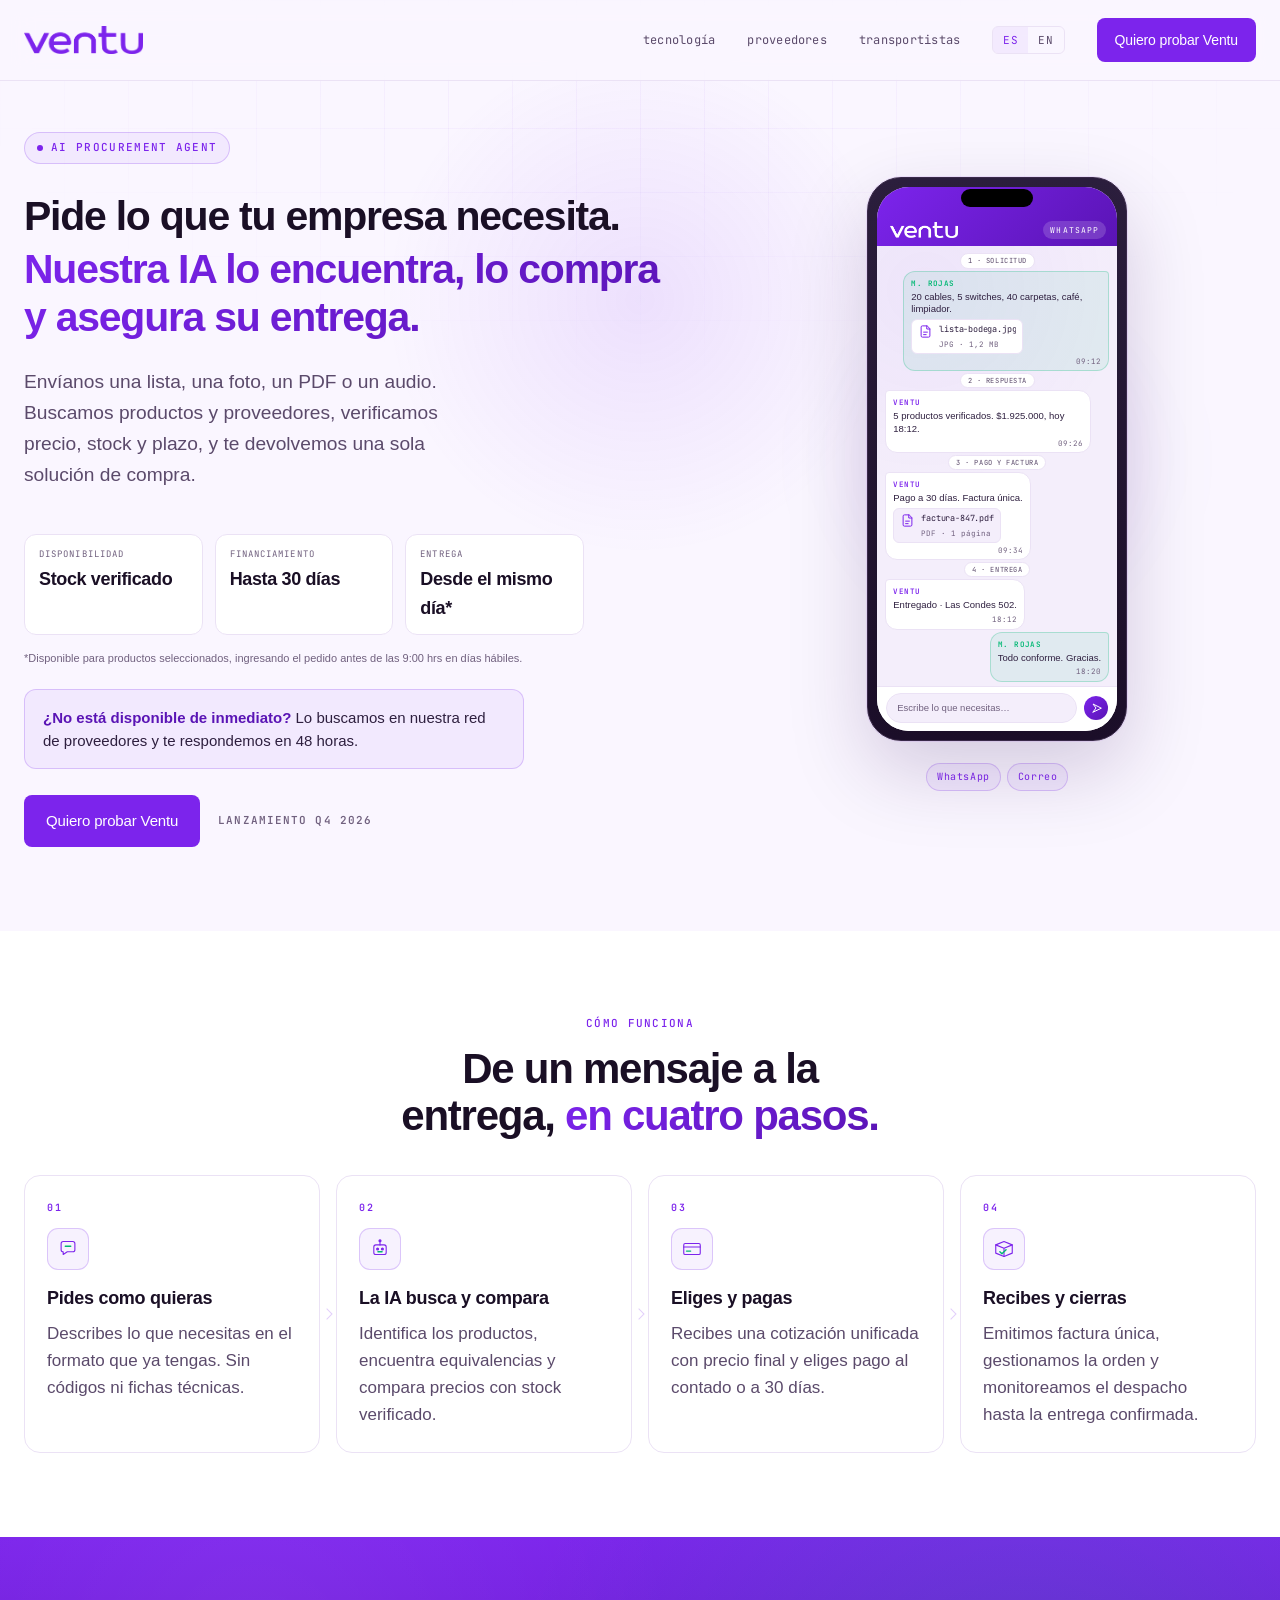
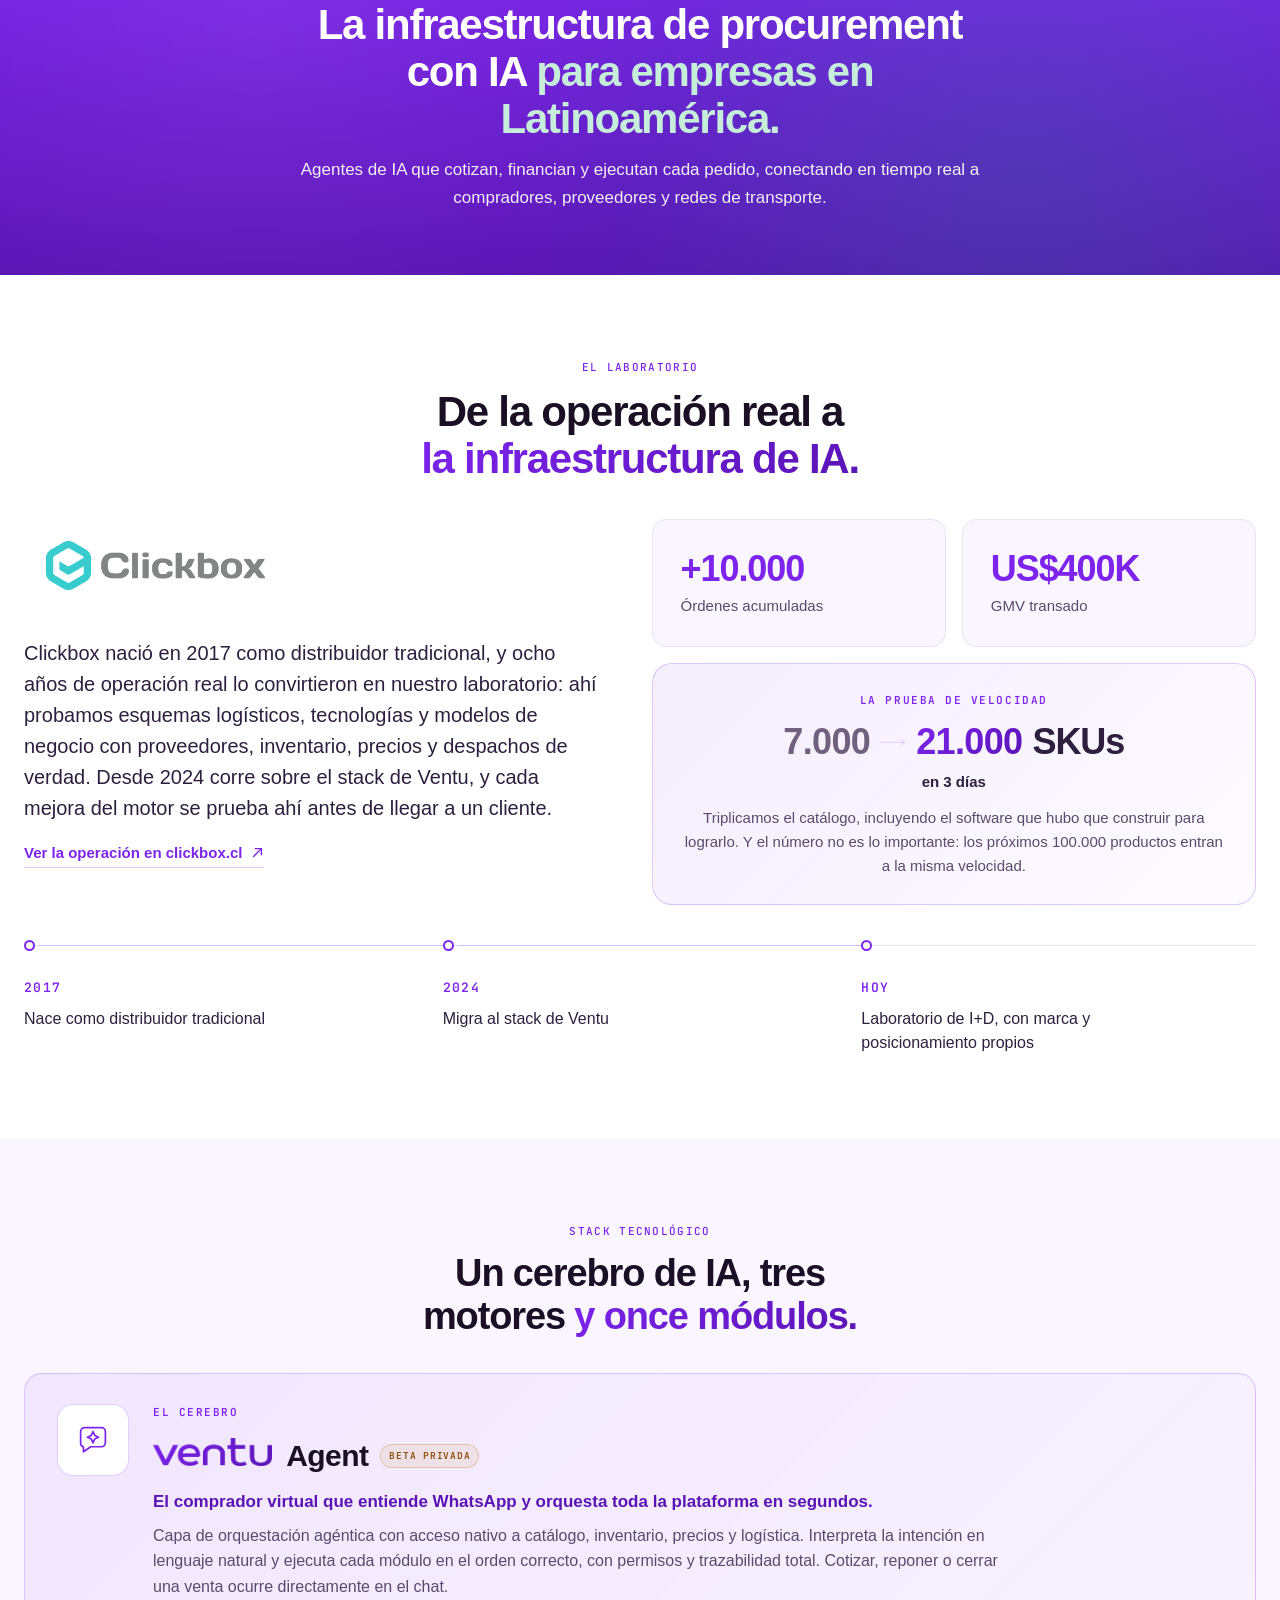
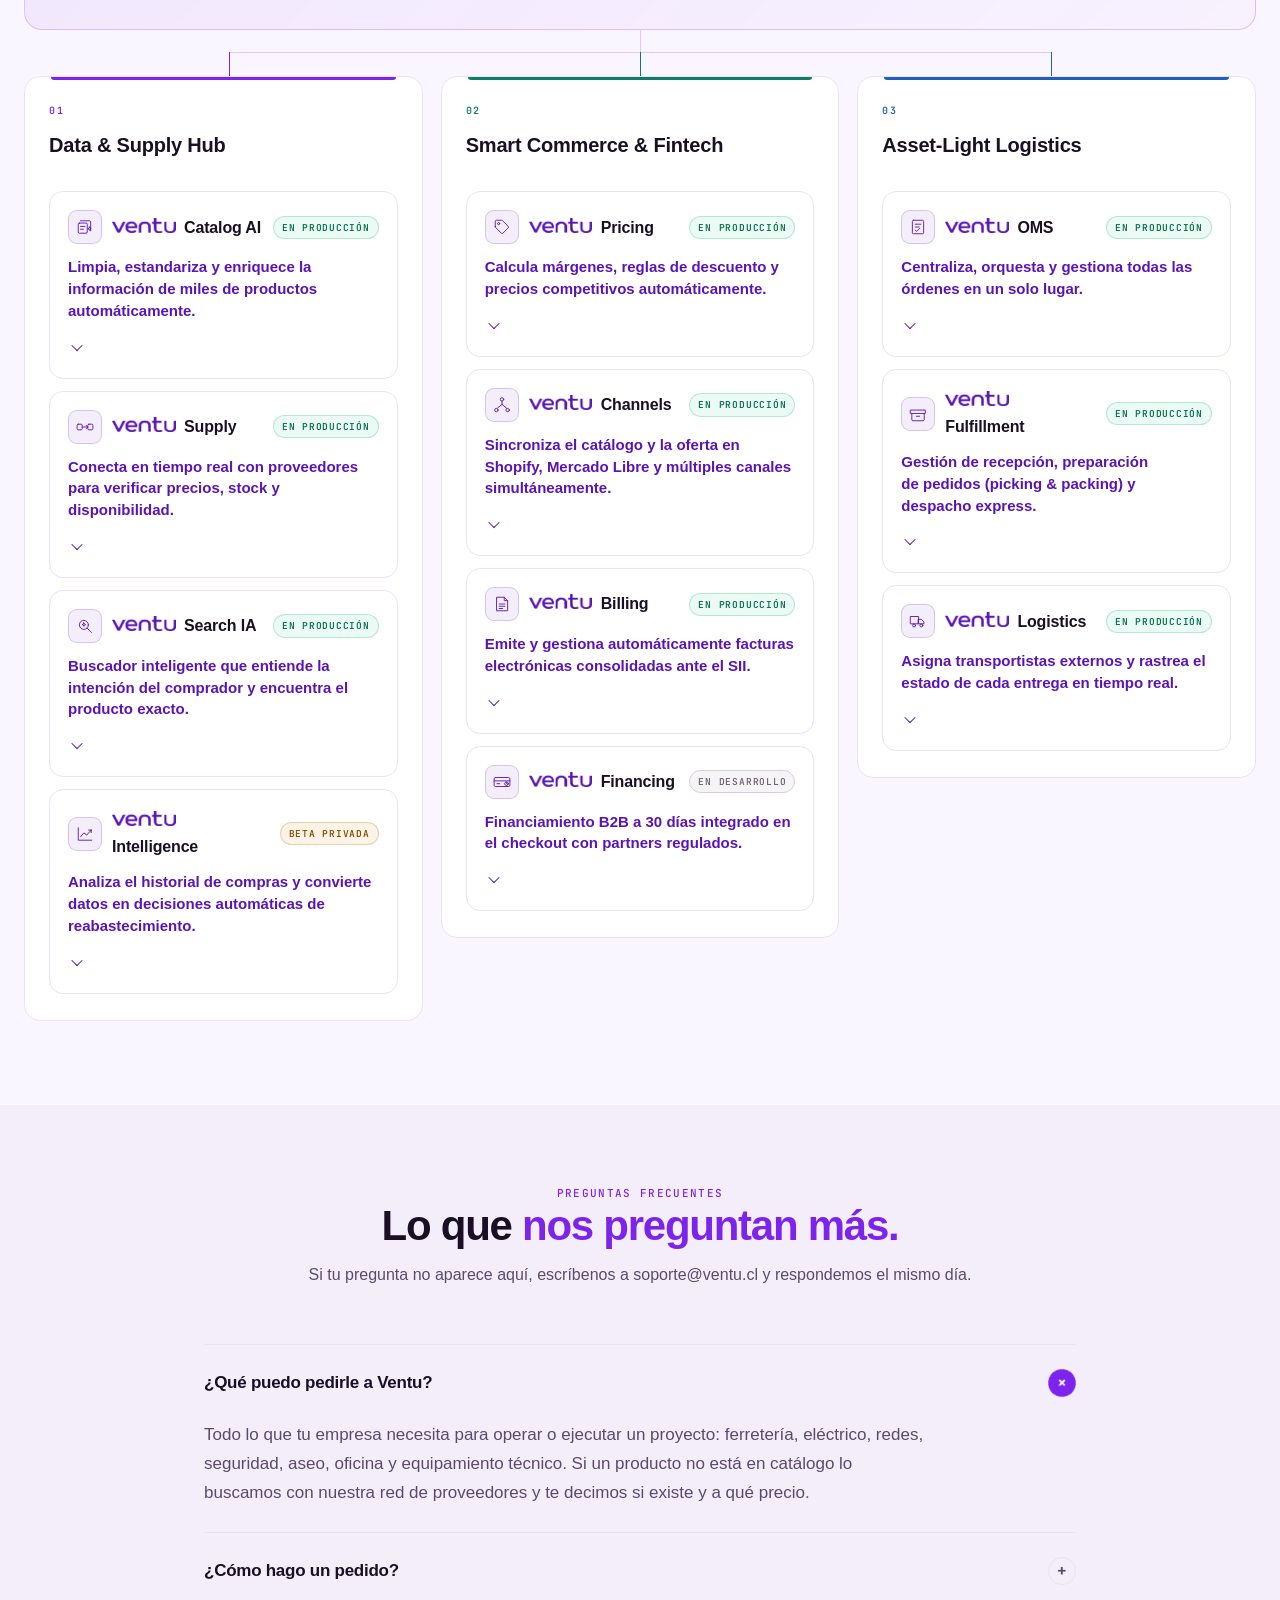
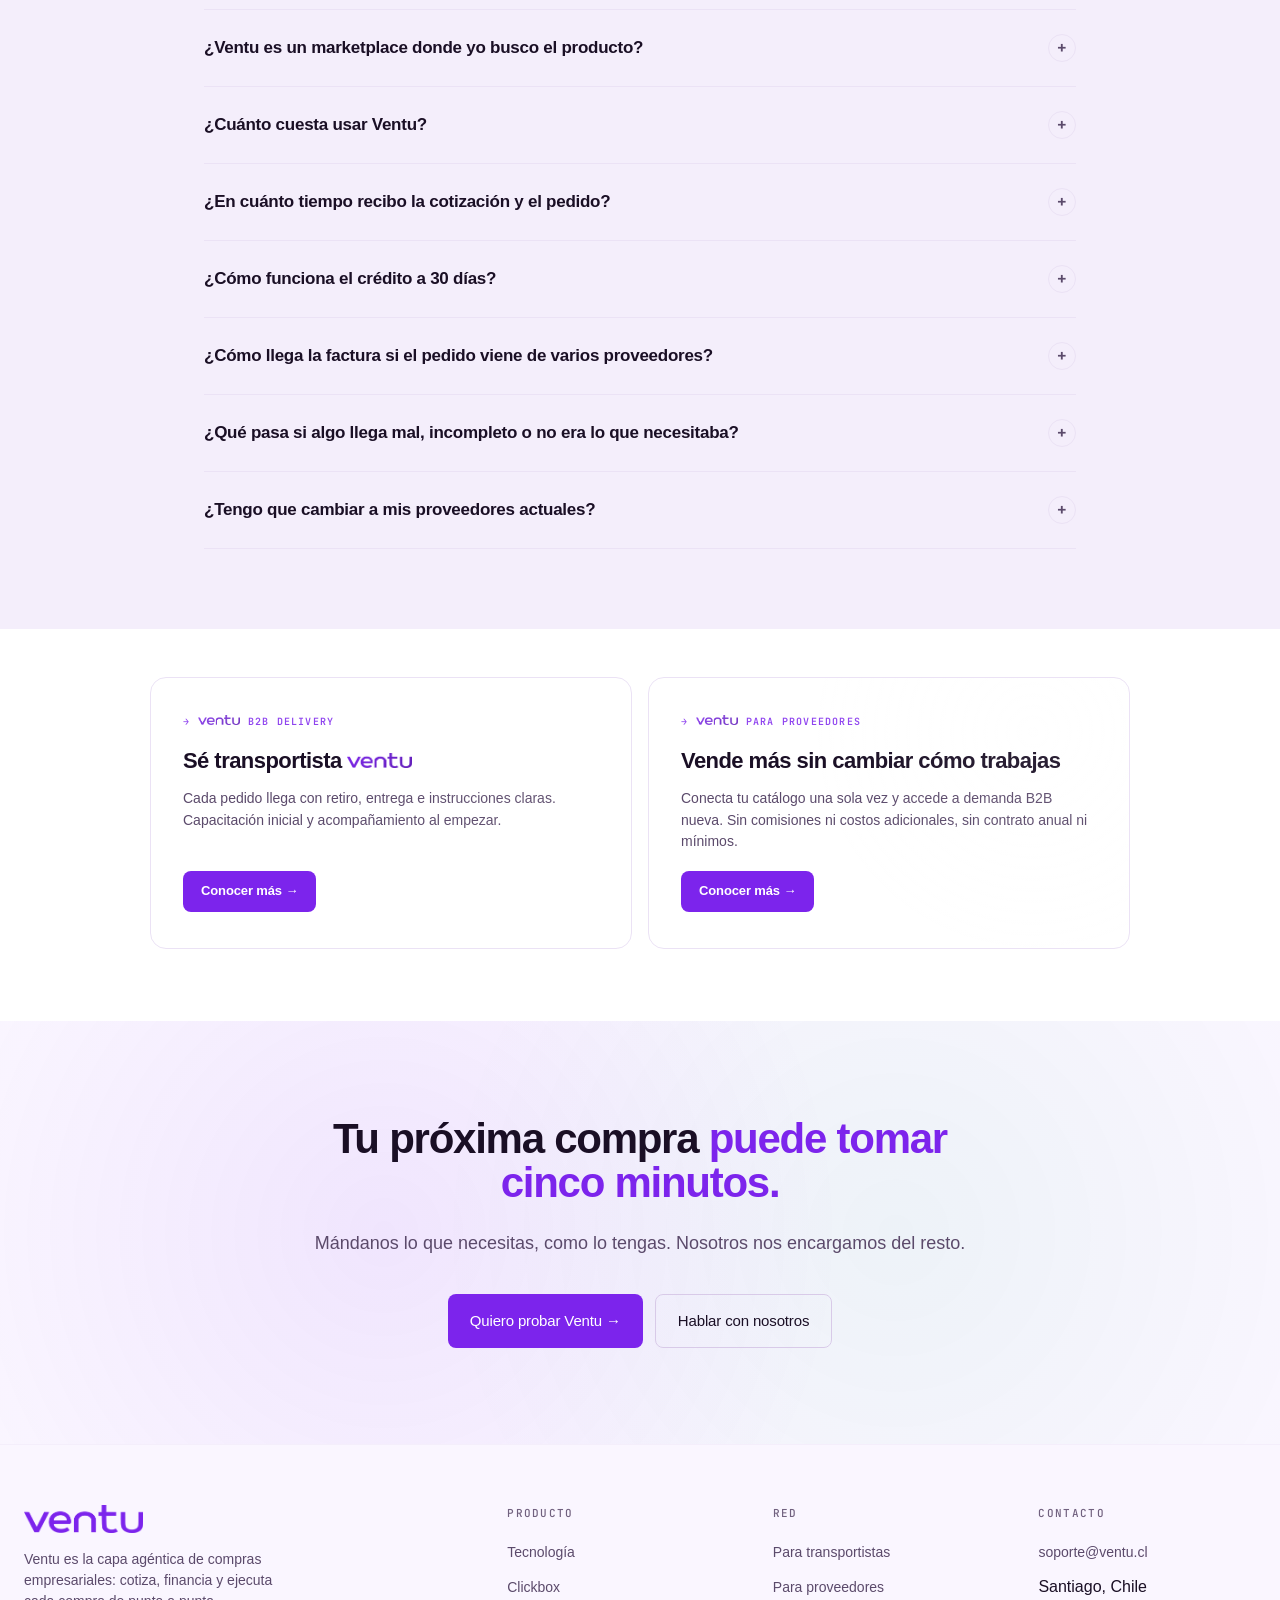
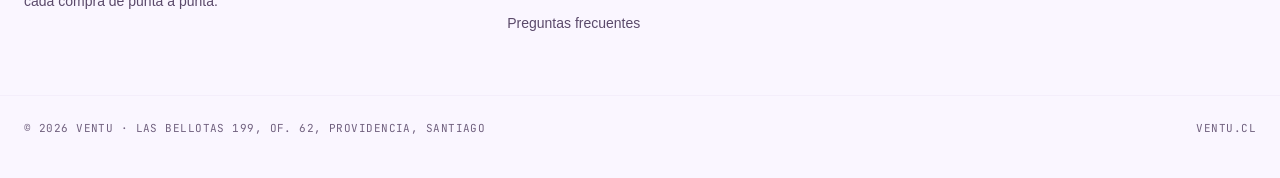
==== commit b5546a0d: "A colour per engine, and the real address in the footer The engines drop their one-line descriptions" ====
--- a/index.html
+++ b/index.html
@@ -452,13 +452,11 @@
       </div>
 
       <div class="stk-engines">
-        <div class="stk-engine">
+        <div class="stk-engine stk-engine--1">
           <div class="stk-engine-head">
             <div class="stk-num">01</div>
             <h3 class="stk-title" data-lang="es">Data &amp; Supply Hub</h3>
             <h3 class="stk-title" data-lang="en">Data &amp; Supply Hub</h3>
-            <p class="stk-benefit" data-lang="es">Digitalizamos catálogos físicos al instante.</p>
-            <p class="stk-benefit" data-lang="en">We digitise physical catalogues on the spot.</p>
           </div>
           <div class="stk-modlist">
             <article class="stk-modcard">
@@ -555,13 +553,11 @@
             </article>
           </div>
         </div>
-        <div class="stk-engine">
+        <div class="stk-engine stk-engine--2">
           <div class="stk-engine-head">
             <div class="stk-num">02</div>
             <h3 class="stk-title" data-lang="es">Smart Commerce &amp; Fintech</h3>
             <h3 class="stk-title" data-lang="en">Smart Commerce &amp; Fintech</h3>
-            <p class="stk-benefit" data-lang="es">Factura única y crédito en un clic.</p>
-            <p class="stk-benefit" data-lang="en">A single invoice and credit in one click.</p>
           </div>
           <div class="stk-modlist">
             <article class="stk-modcard">
@@ -658,13 +654,11 @@
             </article>
           </div>
         </div>
-        <div class="stk-engine">
+        <div class="stk-engine stk-engine--3">
           <div class="stk-engine-head">
             <div class="stk-num">03</div>
             <h3 class="stk-title" data-lang="es">Asset-Light Logistics</h3>
             <h3 class="stk-title" data-lang="en">Asset-Light Logistics</h3>
-            <p class="stk-benefit" data-lang="es">Logística coordinada por software.</p>
-            <p class="stk-benefit" data-lang="en">Logistics coordinated by software.</p>
           </div>
           <div class="stk-modlist">
             <article class="stk-modcard">
@@ -1051,9 +1045,9 @@
   </div>
 
   <div class="footer-bottom">
-    <span data-lang="es">© 2026 VENTU · SANTIAGO, CHILE</span>
-    <span data-lang="en">© 2026 VENTU · SANTIAGO, CHILE</span>
-    <span>VENTUGLOBAL.COM</span>
+    <span data-lang="es">© 2026 VENTU · LAS BELLOTAS 199, OF. 62, PROVIDENCIA, SANTIAGO</span>
+    <span data-lang="en">© 2026 VENTU · LAS BELLOTAS 199, OF. 62, PROVIDENCIA, SANTIAGO</span>
+    <span>VENTU.CL</span>
   </div>
 </footer>
 
--- a/styles.css
+++ b/styles.css
@@ -5508,8 +5508,8 @@
   margin-bottom: 10px;
 }
 .stk-core-line .stk-core-title { margin-bottom: 0; }
-.stk-engine-head { margin-bottom: 20px; }
-.stk-engine-head .stk-benefit { margin-bottom: 0; }
+.stk-engine-head { margin-bottom: 22px; }
+
 
 .stk-modlist {
   display: flex;
@@ -5743,3 +5743,38 @@
     width: 1px; height: calc(100% + 12px);
   }
 }
+
+/* ════════════════════════════════════════════════════════════
+   STACK · a colour per engine
+   Each engine carries its own hue on the rule above its title and on
+   its number, so the three lanes read apart at a glance. Contrast on the
+   card background is 4.9:1 or better in every case, so the numbers stay
+   legible as text rather than only as decoration.
+   ════════════════════════════════════════════════════════════ */
+.stk-engine { --lane: var(--brand); position: relative; }
+.stk-engine--1 { --lane: #7c24ec; }
+.stk-engine--2 { --lane: #0e7c66; }
+.stk-engine--3 { --lane: #1f5fbf; }
+
+.stk-engine::before {
+  content: '';
+  position: absolute;
+  top: 0;
+  left: 26px;
+  right: 26px;
+  height: 3px;
+  border-radius: 0 0 3px 3px;
+  background: var(--lane);
+}
+.stk-engine .stk-num { color: var(--lane); }
+.stk-engine .stk-title { color: var(--fg); }
+.stk-engine:hover { border-color: color-mix(in srgb, var(--lane) 35%, transparent); }
+
+/* The connector drop into each engine picks up its lane colour too. */
+.stk-branch-drop:nth-of-type(3) { background: #7c24ec; }
+.stk-branch-drop:nth-of-type(4) { background: #0e7c66; }
+.stk-branch-drop:nth-of-type(5) { background: #1f5fbf; }
+
+@media (max-width: 560px) {
+  .stk-engine::before { left: 20px; right: 20px; }
+}
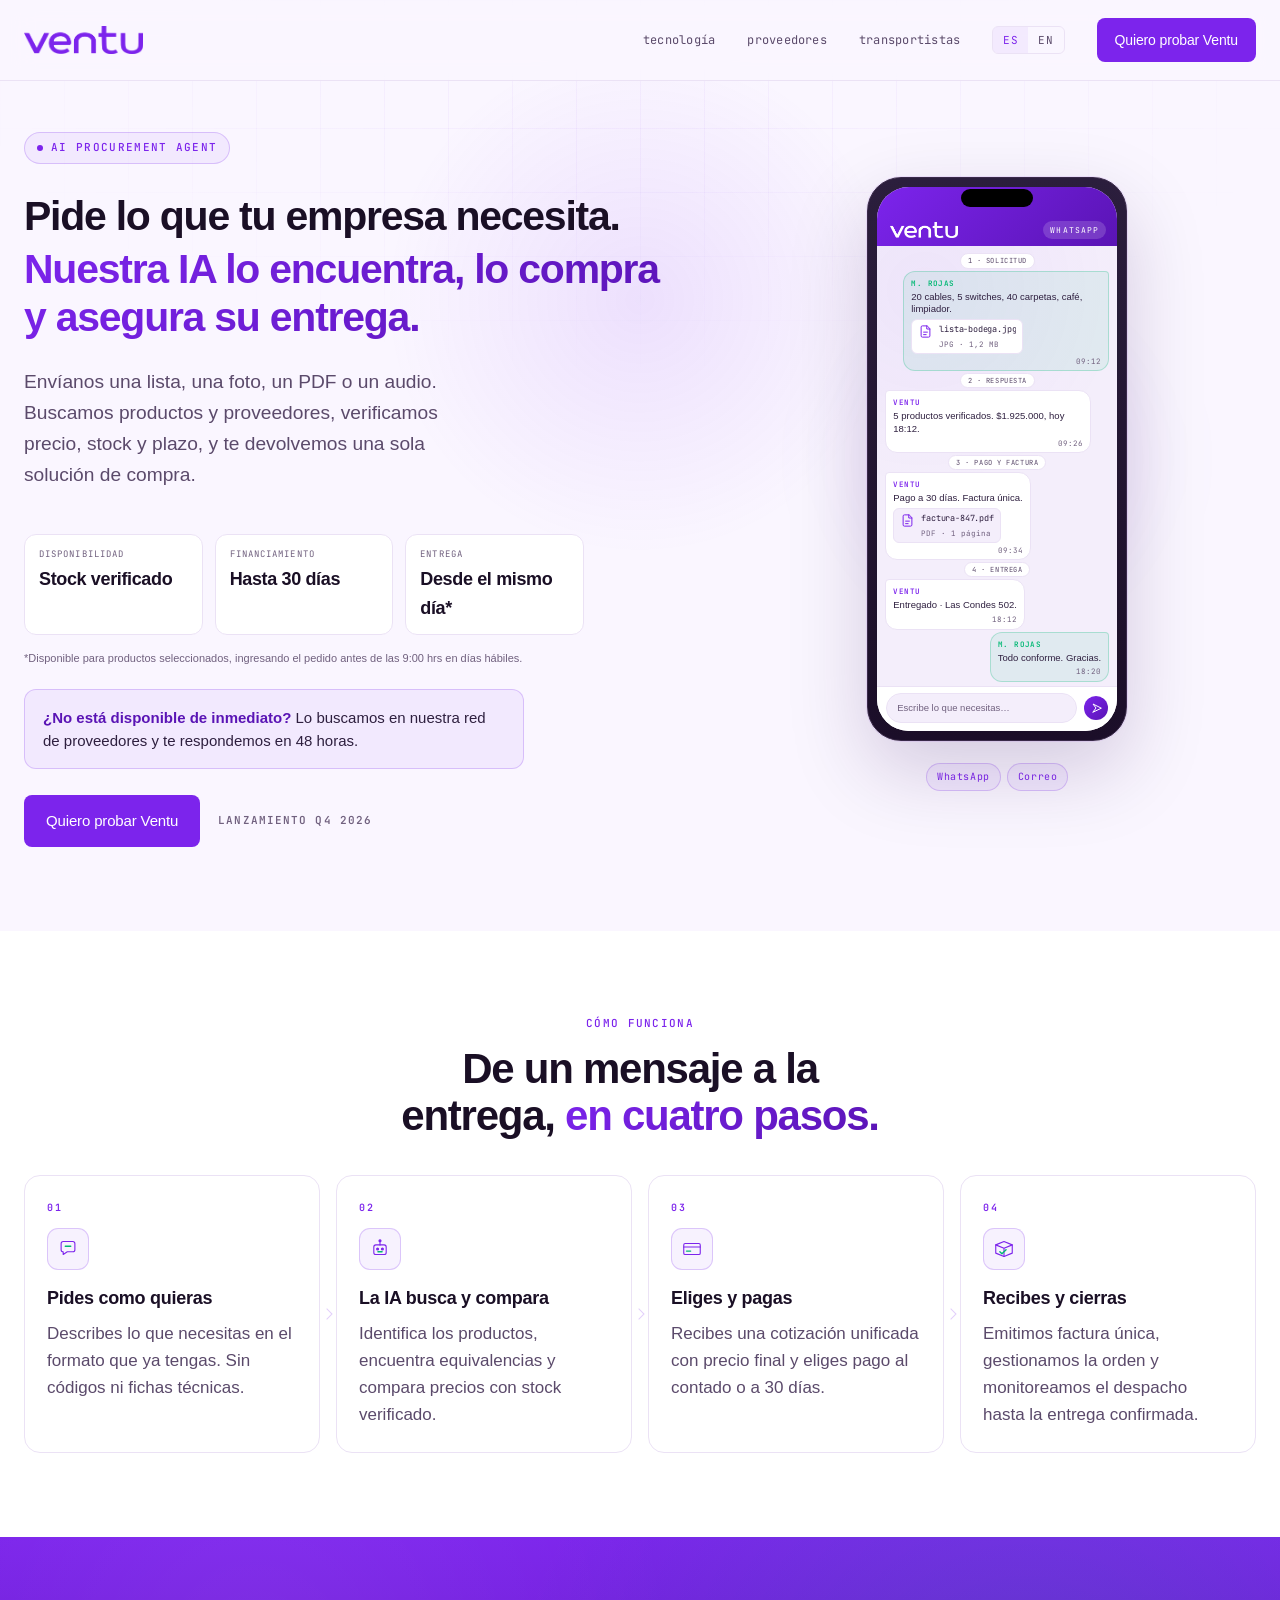
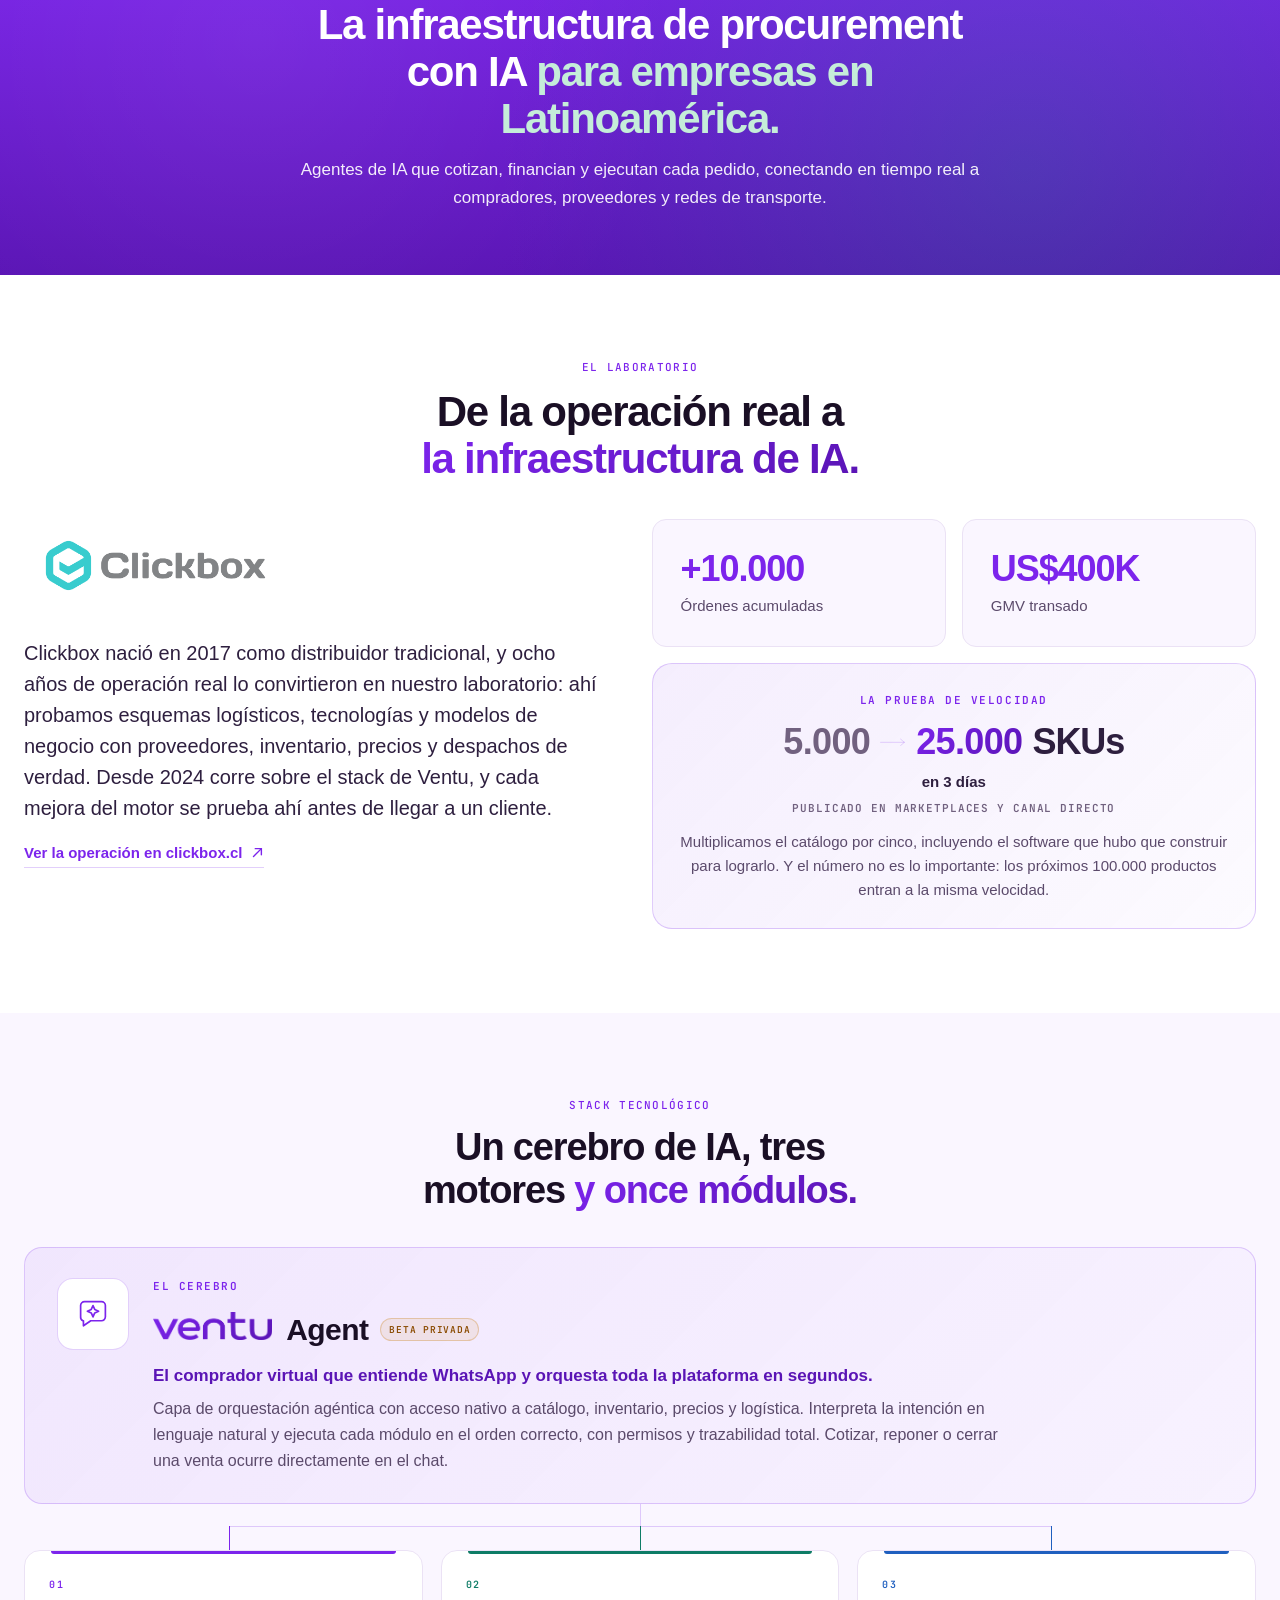
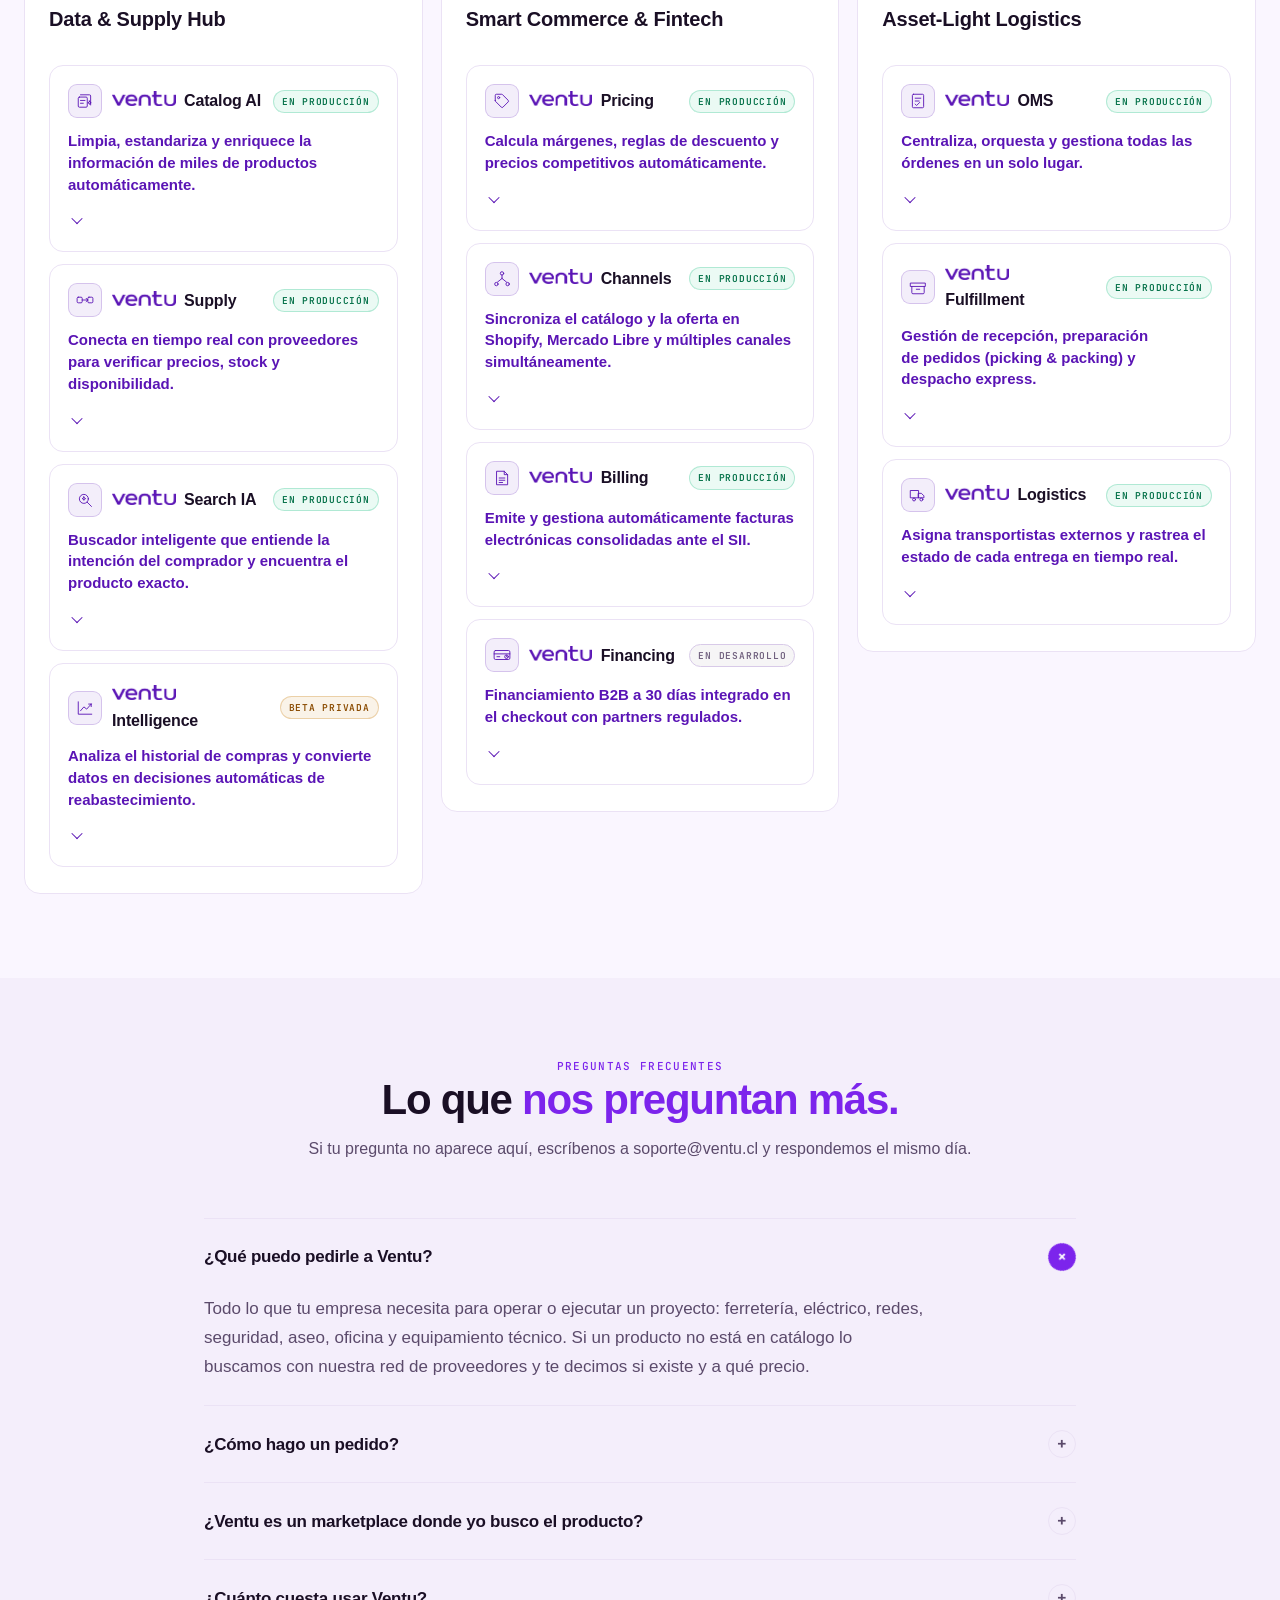
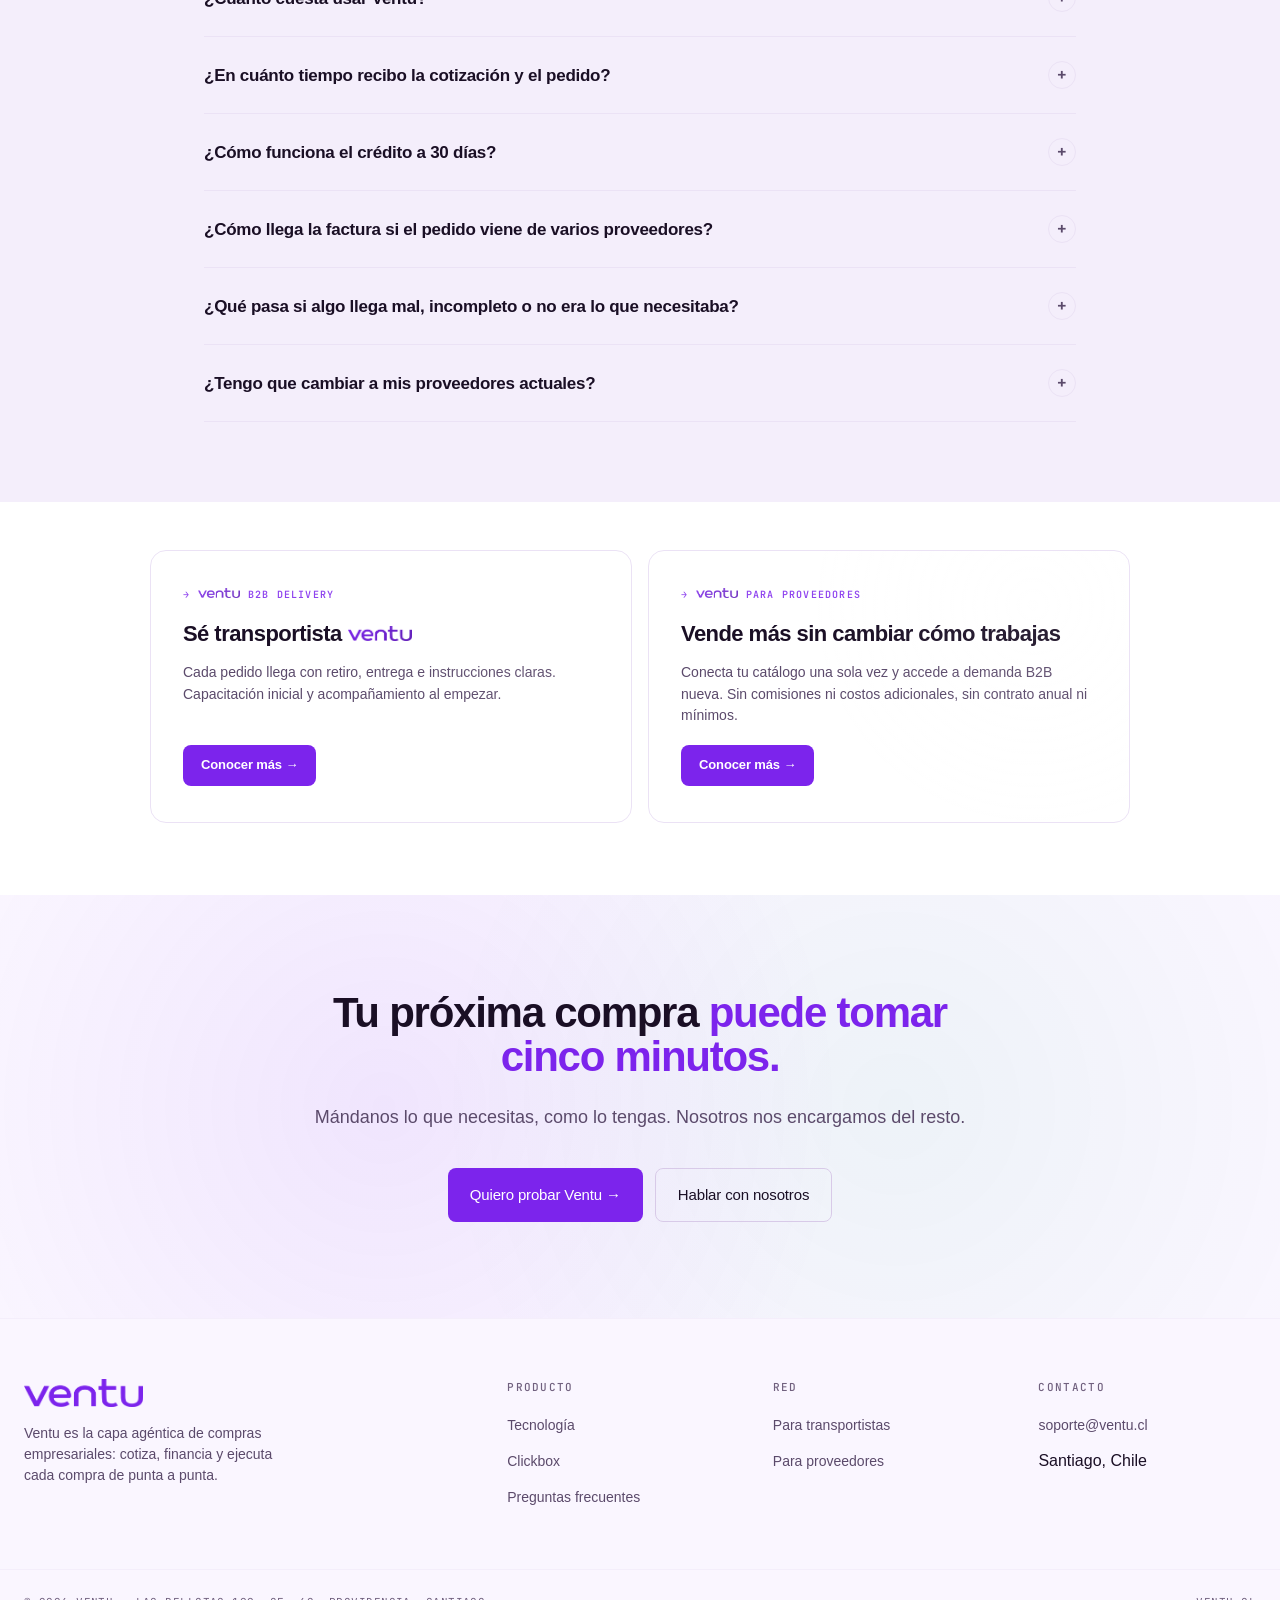
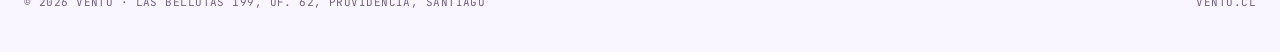
==== commit eed17fea: "Drop the Clickbox timeline and restate the speed proof The timeline goes; the paragraph beside it al" ====
--- a/index.html
+++ b/index.html
@@ -362,48 +362,30 @@
         <div class="cbx-jump-eyebrow" data-lang="es">LA PRUEBA DE VELOCIDAD</div>
         <div class="cbx-jump-eyebrow" data-lang="en">THE SPEED PROOF</div>
         <div class="cbx-jump-figures">
-          <span class="cbx-jump-from">7.000</span>
+          <span class="cbx-jump-from">5.000</span>
           <span class="cbx-jump-arrow" aria-hidden="true">
             <svg viewBox="0 0 48 16" fill="none" stroke="currentColor" stroke-width="1.6" stroke-linecap="round" stroke-linejoin="round"><path d="M1 8h44"/><path d="M38 2l7 6-7 6"/></svg>
           </span>
-          <span class="cbx-jump-to">21.000</span>
+          <span class="cbx-jump-to">25.000</span>
           <span class="cbx-jump-unit">SKUs</span>
         </div>
         <div class="cbx-jump-time"><strong data-lang="es">en 3 días</strong><strong data-lang="en">in 3 days</strong></div>
+        <div class="cbx-jump-where" data-lang="es">Publicado en marketplaces y canal directo</div>
+        <div class="cbx-jump-where" data-lang="en">Live on marketplaces and the direct channel</div>
         <p class="cbx-jump-foot" data-lang="es">
-          Triplicamos el catálogo, incluyendo el software que hubo que construir para
-          lograrlo. Y el número no es lo importante: los próximos 100.000 productos entran a
-          la misma velocidad.
+          Multiplicamos el catálogo por cinco, incluyendo el software que hubo que construir
+          para lograrlo. Y el número no es lo importante: los próximos 100.000 productos entran
+          a la misma velocidad.
         </p>
         <p class="cbx-jump-foot" data-lang="en">
-          We tripled the catalogue, including the software we had to build to do it. And the
-          number is not the point: the next 100,000 products come in just as fast.
+          We grew the catalogue fivefold, including the software we had to build to do it.
+          And the number is not the point: the next 100,000 products come in just as fast.
         </p>
       </div>
       </div>
     </div>
 
 
-
-
-    <ol class="cbx-tl">
-        <li class="cbx-tl-item">
-          <div class="cbx-tl-year">2017</div>
-          <div class="cbx-tl-text" data-lang="es">Nace como distribuidor tradicional</div>
-          <div class="cbx-tl-text" data-lang="en">Starts as a traditional distributor</div>
-        </li>
-        <li class="cbx-tl-item">
-          <div class="cbx-tl-year">2024</div>
-          <div class="cbx-tl-text" data-lang="es">Migra al stack de Ventu</div>
-          <div class="cbx-tl-text" data-lang="en">Moves onto the Ventu stack</div>
-        </li>
-        <li class="cbx-tl-item">
-          <div class="cbx-tl-year" data-lang="es">HOY</div>
-          <div class="cbx-tl-year" data-lang="en">TODAY</div>
-          <div class="cbx-tl-text" data-lang="es">Laboratorio de I+D, con marca y posicionamiento propios</div>
-          <div class="cbx-tl-text" data-lang="en">An R&amp;D lab with its own brand and search presence</div>
-        </li>
-    </ol>
   </div>
 </section>
 
--- a/styles.css
+++ b/styles.css
@@ -5297,6 +5297,15 @@
   letter-spacing: -0.03em;
   color: var(--fg-soft);
 }
+.cbx-jump-where {
+  margin-top: 6px;
+  font-family: var(--font-mono);
+  font-size: 11px;
+  letter-spacing: 0.08em;
+  text-transform: uppercase;
+  font-weight: 600;
+  color: var(--fg-subtle);
+}
 .cbx-jump-time {
   margin-top: 10px;
   font-size: 15px;
@@ -5680,71 +5689,6 @@
 }
 
 /* ════════════════════════════════════════════════════════════
-   CLICKBOX · timeline
-   The story runs 2017 to today, so it reads on a time axis rather than
-   as another paragraph.
-   ════════════════════════════════════════════════════════════ */
-.cbx-tl {
-  list-style: none;
-  margin: 40px 0 0;
-  padding: 22px 0 0;
-  border-top: 1px solid var(--line);
-  display: grid;
-  grid-template-columns: repeat(3, 1fr);
-  gap: 24px;
-}
-.cbx-tl-item {
-  position: relative;
-  padding-top: 10px;
-}
-/* The dot sits on the rule above, with the connecting run drawn between. */
-.cbx-tl-item::before {
-  content: '';
-  position: absolute;
-  top: -28px;
-  left: 0;
-  width: 11px;
-  height: 11px;
-  border-radius: 50%;
-  background: var(--bg-elevated);
-  border: 2px solid var(--brand);
-}
-.cbx-tl-item:not(:last-child)::after {
-  content: '';
-  position: absolute;
-  top: -23px;
-  left: 15px;
-  right: -24px;
-  height: 1px;
-  background: var(--brand-line);
-}
-.cbx-tl-year {
-  font-family: var(--font-mono);
-  font-size: 13px;
-  letter-spacing: 0.1em;
-  font-weight: 600;
-  color: var(--brand);
-  margin-bottom: 8px;
-}
-.cbx-tl-text {
-  font-size: 16px;
-  line-height: 1.5;
-  color: var(--fg-soft);
-  font-weight: 500;
-  text-wrap: pretty;
-}
-
-@media (max-width: 760px) {
-  .cbx-tl { grid-template-columns: 1fr; gap: 26px; padding-top: 22px; }
-  .cbx-tl-item { padding-top: 0; padding-left: 26px; }
-  .cbx-tl-item::before { top: 4px; left: 0; }
-  .cbx-tl-item:not(:last-child)::after {
-    top: 20px; left: 5px; right: auto;
-    width: 1px; height: calc(100% + 12px);
-  }
-}
-
-/* ════════════════════════════════════════════════════════════
    STACK · a colour per engine
    Each engine carries its own hue on the rule above its title and on
    its number, so the three lanes read apart at a glance. Contrast on the
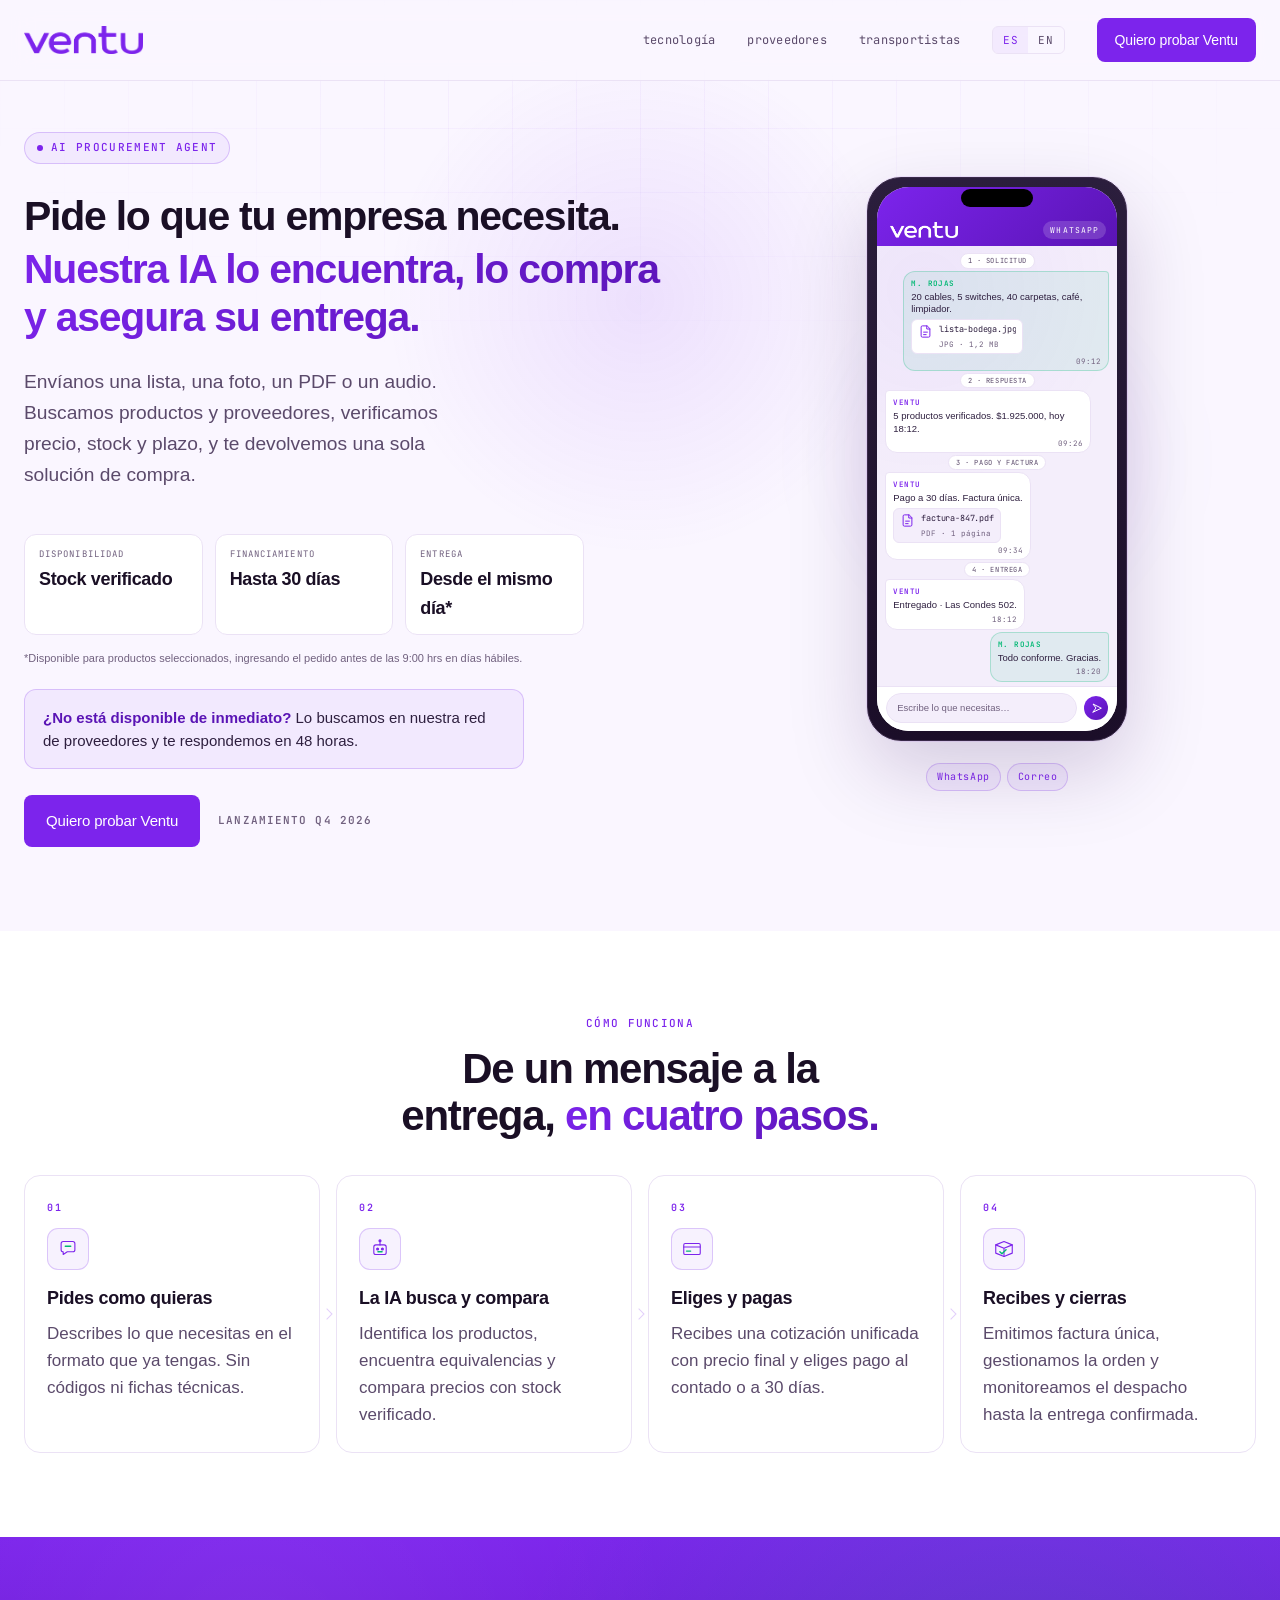
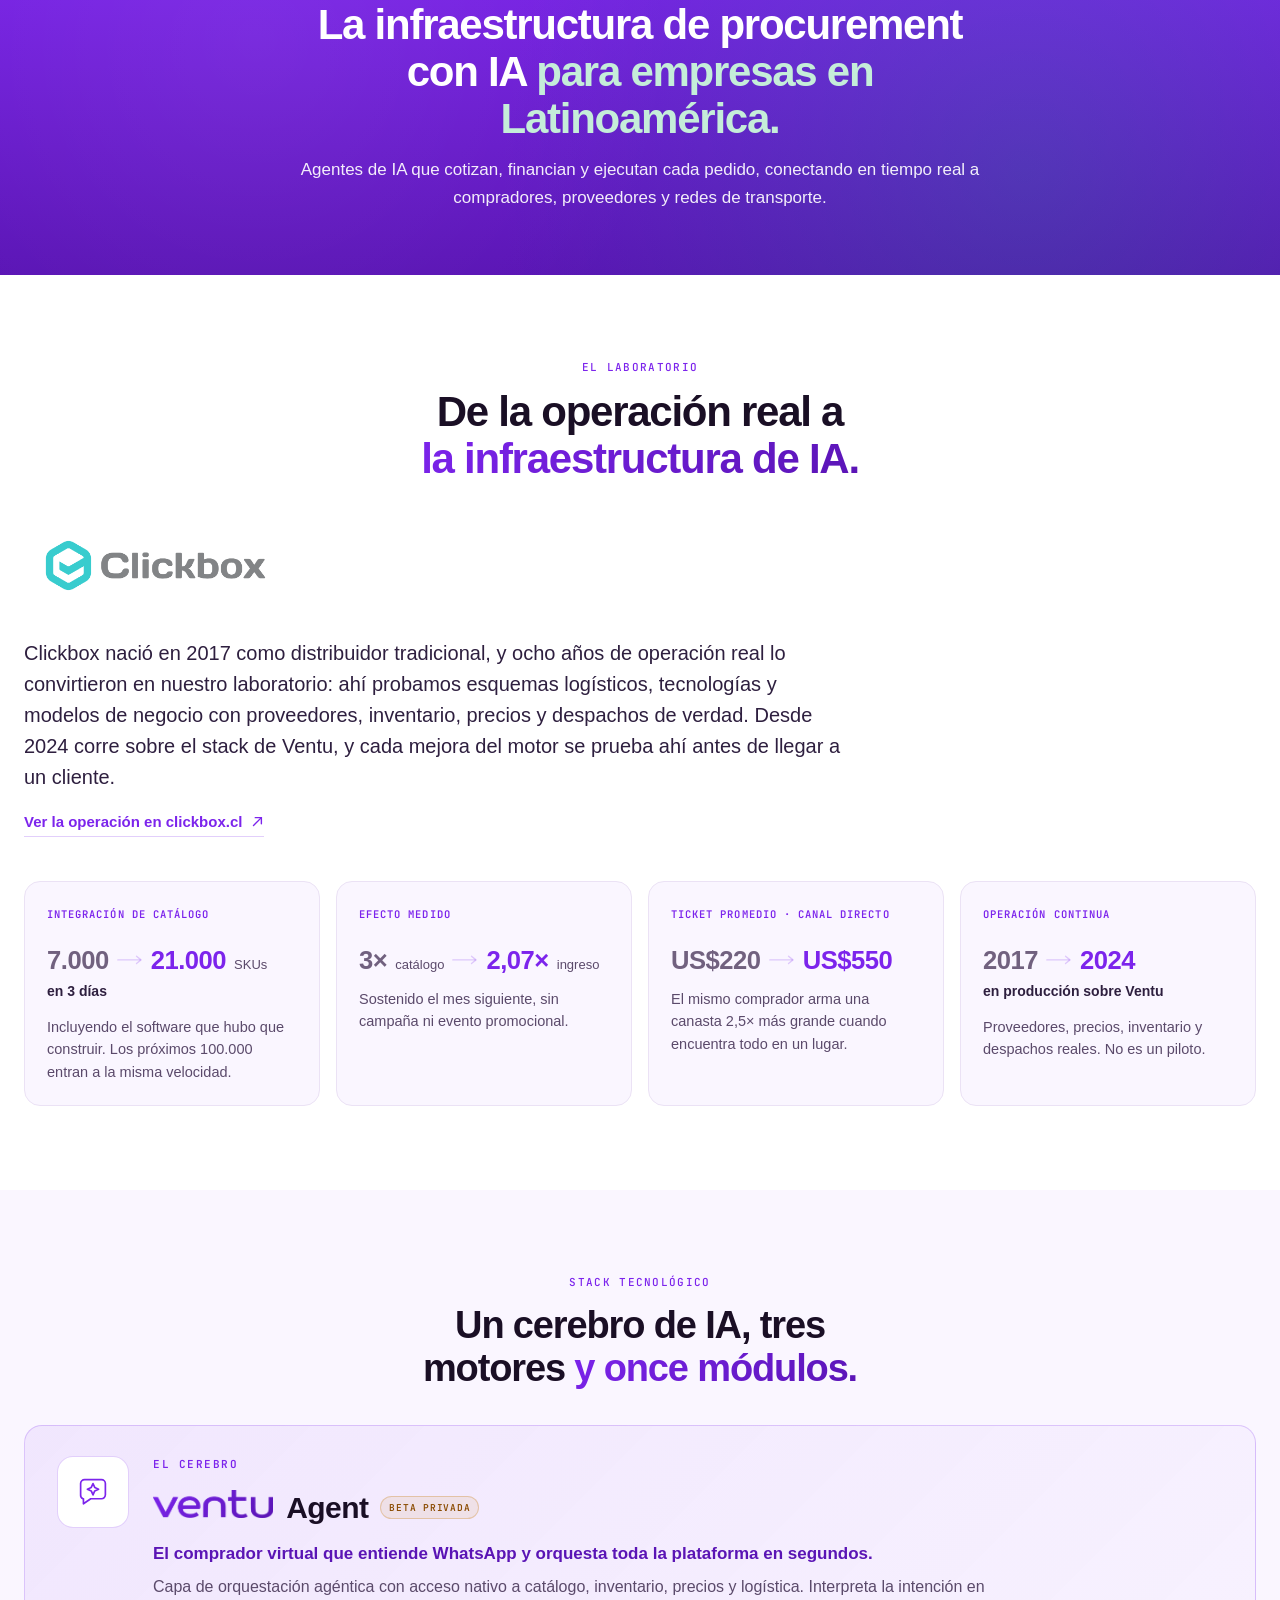
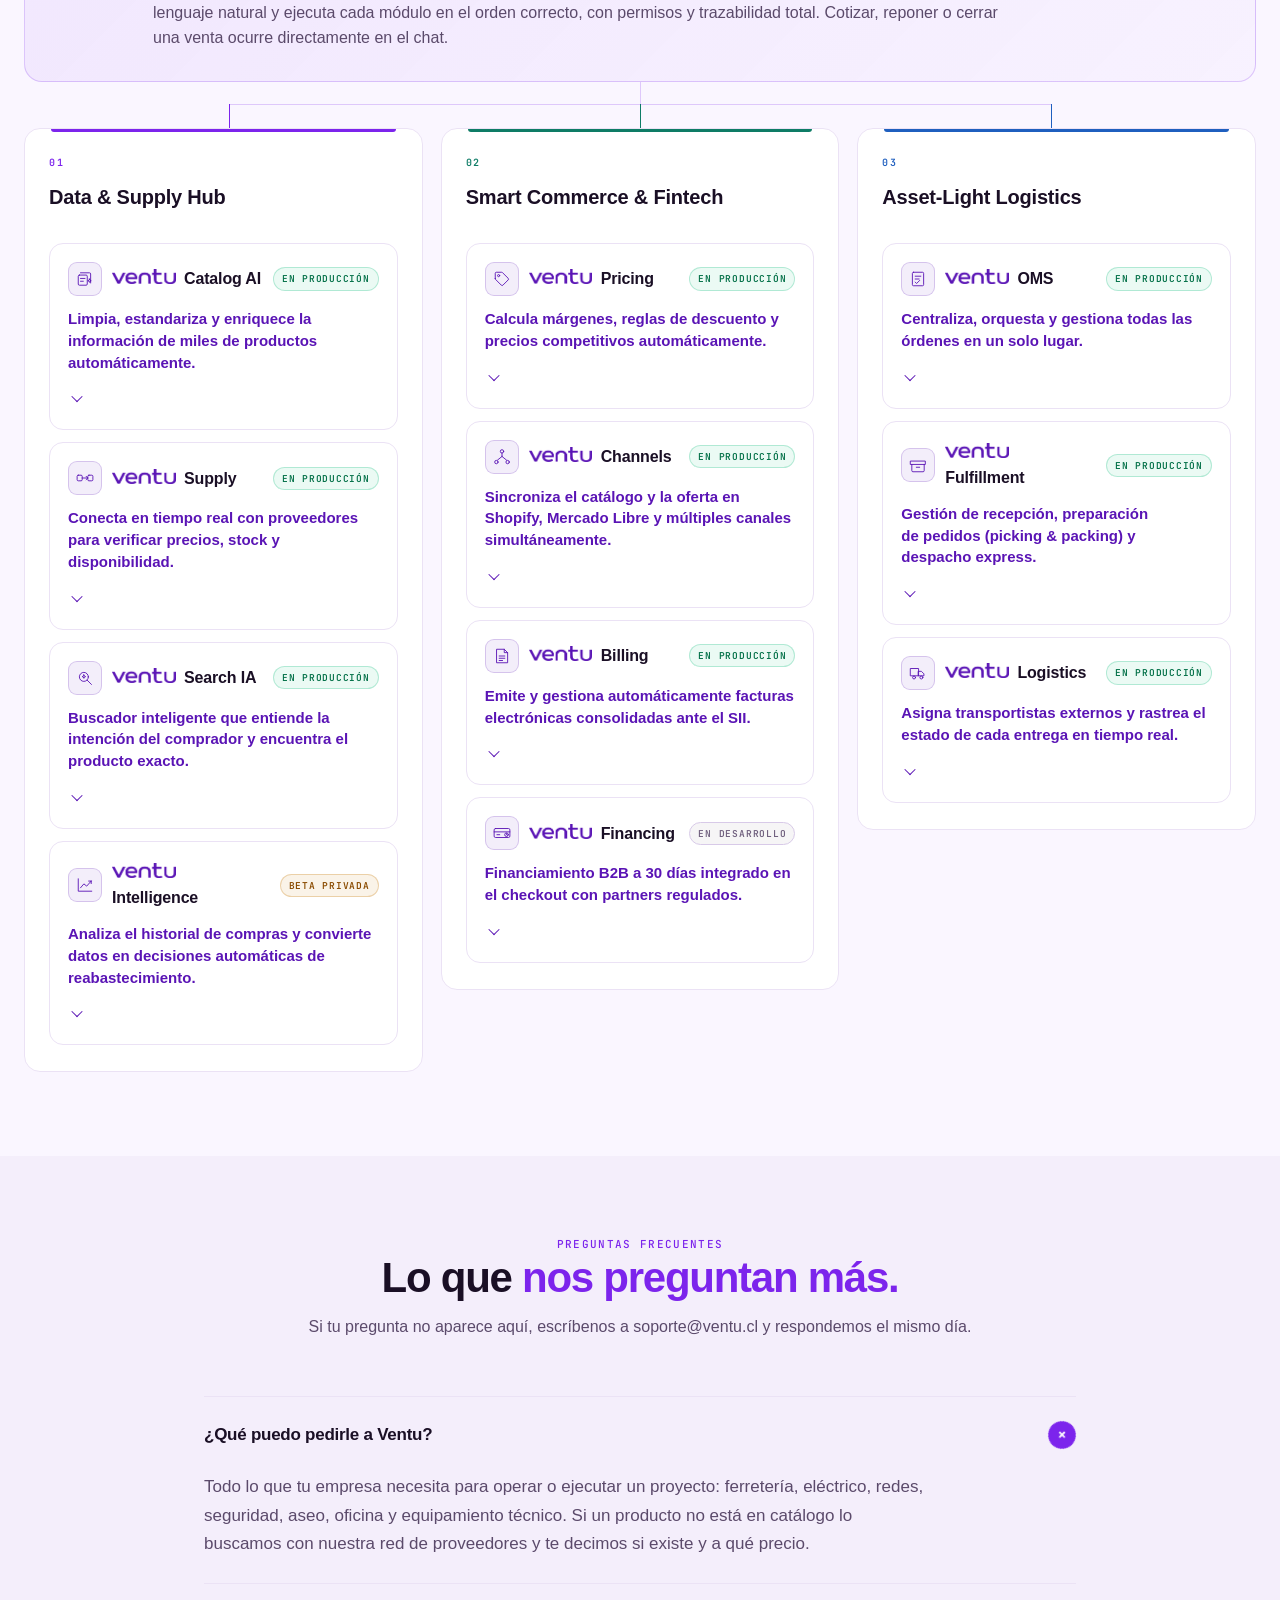
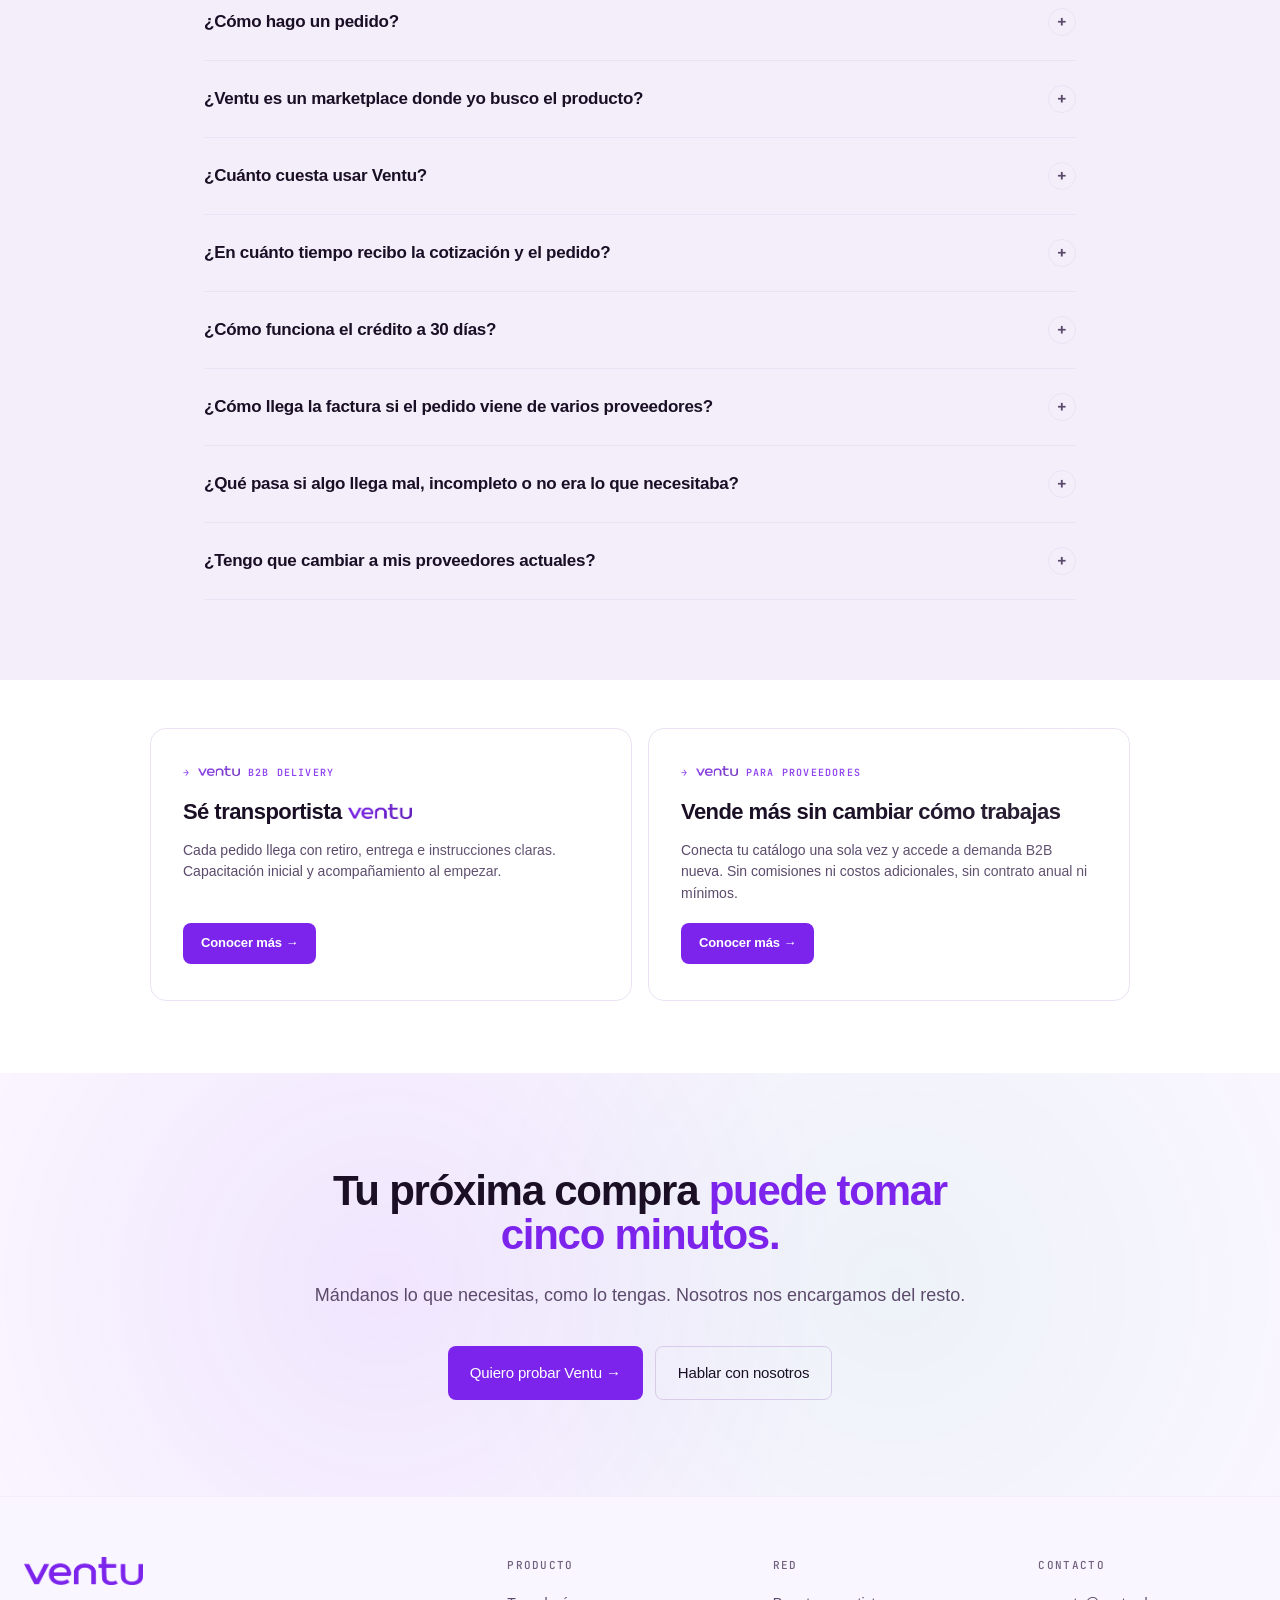
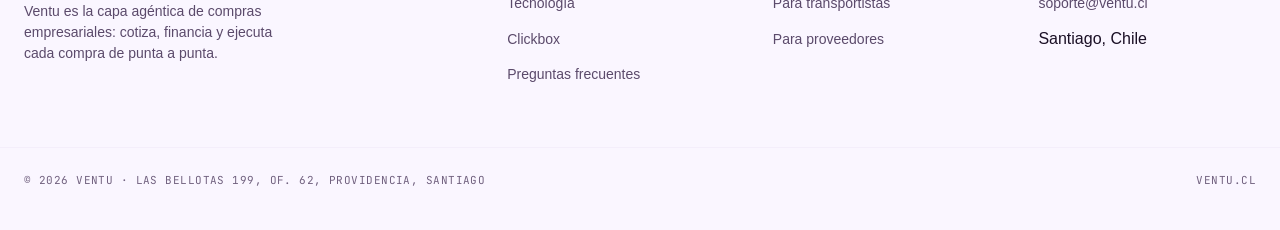
==== commit e092ed6b: "Four proofs where the two cumulative tiles used to be Orders and GMV go. Both are cumulative over ei" ====
--- a/index.html
+++ b/index.html
@@ -323,7 +323,7 @@
       <h2 data-lang="en">From a real operation to <em>AI infrastructure.</em></h2>
     </div>
 
-    <div class="cbx">
+    <div class="cbx cbx--stack">
       <div class="cbx-copy">
         <img class="cbx-logo" src="clickbox-logo.png" alt="Clickbox" width="1000" height="353" loading="lazy">
         <p class="cbx-lead" data-lang="es">
@@ -346,43 +346,73 @@
           <svg viewBox="0 0 16 16" fill="none" stroke="currentColor" stroke-width="1.6" stroke-linecap="round" stroke-linejoin="round" aria-hidden="true"><path d="M6 3h7v7"/><path d="M13 3L4 12"/></svg>
         </a>
       </div>
-
-      <div class="cbx-metrics">
-        <div class="cbx-metric">
-          <div class="cbx-num"><span data-lang="es">+10.000</span><span data-lang="en">+10,000</span></div>
-          <div class="cbx-lbl" data-lang="es">Órdenes acumuladas</div>
-          <div class="cbx-lbl" data-lang="en">Cumulative orders</div>
-        </div>
-        <div class="cbx-metric">
-          <div class="cbx-num">US$400K</div>
-          <div class="cbx-lbl" data-lang="es">GMV transado</div>
-          <div class="cbx-lbl" data-lang="en">GMV transacted</div>
-        </div>
-  <div class="cbx-jump">
-        <div class="cbx-jump-eyebrow" data-lang="es">LA PRUEBA DE VELOCIDAD</div>
-        <div class="cbx-jump-eyebrow" data-lang="en">THE SPEED PROOF</div>
-        <div class="cbx-jump-figures">
-          <span class="cbx-jump-from">5.000</span>
-          <span class="cbx-jump-arrow" aria-hidden="true">
-            <svg viewBox="0 0 48 16" fill="none" stroke="currentColor" stroke-width="1.6" stroke-linecap="round" stroke-linejoin="round"><path d="M1 8h44"/><path d="M38 2l7 6-7 6"/></svg>
-          </span>
-          <span class="cbx-jump-to">25.000</span>
-          <span class="cbx-jump-unit">SKUs</span>
-        </div>
-        <div class="cbx-jump-time"><strong data-lang="es">en 3 días</strong><strong data-lang="en">in 3 days</strong></div>
-        <div class="cbx-jump-where" data-lang="es">Publicado en marketplaces y canal directo</div>
-        <div class="cbx-jump-where" data-lang="en">Live on marketplaces and the direct channel</div>
-        <p class="cbx-jump-foot" data-lang="es">
-          Multiplicamos el catálogo por cinco, incluyendo el software que hubo que construir
-          para lograrlo. Y el número no es lo importante: los próximos 100.000 productos entran
-          a la misma velocidad.
-        </p>
-        <p class="cbx-jump-foot" data-lang="en">
-          We grew the catalogue fivefold, including the software we had to build to do it.
-          And the number is not the point: the next 100,000 products come in just as fast.
-        </p>
-      </div>
-      </div>
+    </div>
+
+    <div class="cbx-pf">
+      <article class="cbx-pf-card">
+        <div class="cbx-pf-lab" data-lang="es">INTEGRACIÓN DE CATÁLOGO</div>
+        <div class="cbx-pf-lab" data-lang="en">CATALOGUE INTEGRATION</div>
+        <div class="cbx-pf-fig">
+          <span class="cbx-pf-from" data-lang="es">7.000</span>
+          <span class="cbx-pf-from" data-lang="en">7,000</span>
+          
+          <span class="cbx-pf-arrow" aria-hidden="true"><svg viewBox="0 0 32 12" fill="none" stroke="currentColor" stroke-width="1.6" stroke-linecap="round" stroke-linejoin="round"><path d="M1 6h28"/><path d="M24 1.5L29.5 6 24 10.5"/></svg></span>
+          <span class="cbx-pf-to" data-lang="es">21.000</span>
+          <span class="cbx-pf-to" data-lang="en">21,000</span>
+          <span class="cbx-pf-word" data-lang="es">SKUs</span><span class="cbx-pf-word" data-lang="en">SKUs</span>
+        </div>
+        <div class="cbx-pf-sub" data-lang="es">en 3 días</div>
+        <div class="cbx-pf-sub" data-lang="en">in 3 days</div>
+        <p class="cbx-pf-txt" data-lang="es">Incluyendo el software que hubo que construir. Los próximos 100.000 entran a la misma velocidad.</p>
+        <p class="cbx-pf-txt" data-lang="en">Including the software we had to build. The next 100,000 come in just as fast.</p>
+      </article>
+      <article class="cbx-pf-card">
+        <div class="cbx-pf-lab" data-lang="es">EFECTO MEDIDO</div>
+        <div class="cbx-pf-lab" data-lang="en">MEASURED EFFECT</div>
+        <div class="cbx-pf-fig">
+          <span class="cbx-pf-from" data-lang="es">3×</span>
+          <span class="cbx-pf-from" data-lang="en">3×</span>
+          <span class="cbx-pf-word" data-lang="es">catálogo</span><span class="cbx-pf-word" data-lang="en">catalogue</span>
+          <span class="cbx-pf-arrow" aria-hidden="true"><svg viewBox="0 0 32 12" fill="none" stroke="currentColor" stroke-width="1.6" stroke-linecap="round" stroke-linejoin="round"><path d="M1 6h28"/><path d="M24 1.5L29.5 6 24 10.5"/></svg></span>
+          <span class="cbx-pf-to" data-lang="es">2,07×</span>
+          <span class="cbx-pf-to" data-lang="en">2.07×</span>
+          <span class="cbx-pf-word" data-lang="es">ingreso</span><span class="cbx-pf-word" data-lang="en">revenue</span>
+        </div>
+        <p class="cbx-pf-txt" data-lang="es">Sostenido el mes siguiente, sin campaña ni evento promocional.</p>
+        <p class="cbx-pf-txt" data-lang="en">Held the following month, with no campaign or promotional event.</p>
+      </article>
+      <article class="cbx-pf-card">
+        <div class="cbx-pf-lab" data-lang="es">TICKET PROMEDIO · CANAL DIRECTO</div>
+        <div class="cbx-pf-lab" data-lang="en">AVERAGE ORDER VALUE · DIRECT CHANNEL</div>
+        <div class="cbx-pf-fig">
+          <span class="cbx-pf-from" data-lang="es">US$220</span>
+          <span class="cbx-pf-from" data-lang="en">US$220</span>
+          
+          <span class="cbx-pf-arrow" aria-hidden="true"><svg viewBox="0 0 32 12" fill="none" stroke="currentColor" stroke-width="1.6" stroke-linecap="round" stroke-linejoin="round"><path d="M1 6h28"/><path d="M24 1.5L29.5 6 24 10.5"/></svg></span>
+          <span class="cbx-pf-to" data-lang="es">US$550</span>
+          <span class="cbx-pf-to" data-lang="en">US$550</span>
+          
+        </div>
+        <p class="cbx-pf-txt" data-lang="es">El mismo comprador arma una canasta 2,5× más grande cuando encuentra todo en un lugar.</p>
+        <p class="cbx-pf-txt" data-lang="en">The same buyer builds a basket 2.5× larger when everything is in one place.</p>
+      </article>
+      <article class="cbx-pf-card">
+        <div class="cbx-pf-lab" data-lang="es">OPERACIÓN CONTINUA</div>
+        <div class="cbx-pf-lab" data-lang="en">CONTINUOUS OPERATION</div>
+        <div class="cbx-pf-fig">
+          <span class="cbx-pf-from" data-lang="es">2017</span>
+          <span class="cbx-pf-from" data-lang="en">2017</span>
+          
+          <span class="cbx-pf-arrow" aria-hidden="true"><svg viewBox="0 0 32 12" fill="none" stroke="currentColor" stroke-width="1.6" stroke-linecap="round" stroke-linejoin="round"><path d="M1 6h28"/><path d="M24 1.5L29.5 6 24 10.5"/></svg></span>
+          <span class="cbx-pf-to" data-lang="es">2024</span>
+          <span class="cbx-pf-to" data-lang="en">2024</span>
+          
+        </div>
+        <div class="cbx-pf-sub" data-lang="es">en producción sobre Ventu</div>
+        <div class="cbx-pf-sub" data-lang="en">in production on Ventu</div>
+        <p class="cbx-pf-txt" data-lang="es">Proveedores, precios, inventario y despachos reales. No es un piloto.</p>
+        <p class="cbx-pf-txt" data-lang="en">Real suppliers, pricing, inventory and deliveries. Not a pilot.</p>
+      </article>
     </div>
 
 
--- a/styles.css
+++ b/styles.css
@@ -5209,130 +5209,8 @@
 .cbx-link:hover { border-color: var(--brand); }
 .cbx-link svg { width: 14px; height: 14px; }
 
-.cbx-metrics {
-  display: grid;
-  grid-template-columns: 1fr 1fr;
-  gap: 16px;
-}
-/* The speed proof sits under both figures, spanning them. */
-.cbx-metrics .cbx-jump { grid-column: 1 / -1; }
-.cbx-metric {
-  background: var(--bg);
-  border: 1px solid var(--line);
-  border-radius: 14px;
-  padding: 30px 28px;
-  display: flex;
-  flex-direction: column;
-  justify-content: center;
-}
-.cbx-num {
-  font-family: var(--font-sans);
-  font-size: clamp(28px, 3vw, 36px);
-  font-weight: 700;
-  letter-spacing: -0.03em;
-  line-height: 1.05;
-  color: var(--brand);
-  margin-bottom: 8px;
-}
-.cbx-unit {
-  font-size: 0.5em;
-  font-weight: 600;
-  letter-spacing: 0;
-  color: var(--fg-muted);
-}
-.cbx-lbl {
-  font-size: 15px;
-  line-height: 1.4;
-  color: var(--fg-muted);
-  font-weight: 500;
-}
-
-/* The SKU jump: the one figure worth reading from across the room. */
-.cbx-jump {
-  padding: 28px 26px 26px;
-  border: 1px solid var(--brand-line);
-  border-radius: 20px;
-  background: linear-gradient(135deg, rgba(var(--brand-rgb), 0.08) 0%, rgba(var(--brand-rgb), 0.02) 100%);
-  text-align: center;
-}
-.cbx-jump-eyebrow {
-  font-family: var(--font-mono);
-  font-size: 11px;
-  letter-spacing: 0.14em;
-  text-transform: uppercase;
-  font-weight: 600;
-  color: var(--brand);
-  margin-bottom: 14px;
-}
-.cbx-jump-figures {
-  display: flex;
-  align-items: baseline;
-  justify-content: center;
-  gap: 10px;
-  flex-wrap: wrap;
-  font-family: var(--font-sans);
-  font-weight: 700;
-  letter-spacing: -0.04em;
-  line-height: 1;
-}
-.cbx-jump-from {
-  font-size: clamp(28px, 3vw, 36px);
-  color: var(--fg-subtle);
-}
-.cbx-jump-to {
-  font-size: clamp(28px, 3vw, 36px);
-  background: linear-gradient(135deg, var(--brand) 0%, var(--brand-deep) 100%);
-  -webkit-background-clip: text;
-  background-clip: text;
-  -webkit-text-fill-color: transparent;
-}
-.cbx-jump-arrow {
-  align-self: center;
-  color: var(--brand-line);
-}
-.cbx-jump-arrow svg { width: 26px; height: auto; display: block; }
-.cbx-jump-unit {
-  font-size: clamp(28px, 3vw, 36px);
-  font-weight: 700;
-  letter-spacing: -0.03em;
-  color: var(--fg-soft);
-}
-.cbx-jump-where {
-  margin-top: 6px;
-  font-family: var(--font-mono);
-  font-size: 11px;
-  letter-spacing: 0.08em;
-  text-transform: uppercase;
-  font-weight: 600;
-  color: var(--fg-subtle);
-}
-.cbx-jump-time {
-  margin-top: 10px;
-  font-size: 15px;
-  font-weight: 600;
-  color: var(--fg-soft);
-}
-.cbx-jump-foot {
-  margin: 12px 0 0;
-  font-size: 15px;
-  line-height: 1.6;
-  color: var(--fg-muted);
-  text-wrap: pretty;
-}
-
 @media (max-width: 900px) {
   .cbx { grid-template-columns: 1fr; gap: 32px; }
-}
-@media (max-width: 560px) {
-  .cbx-jump { padding: 30px 20px 28px; }
-  .cbx-jump-figures { gap: 10px; }
-  /* Stacked, the arrow has to own its line or it reads as a stray glyph. */
-  .cbx-jump-arrow {
-    flex-basis: 100%;
-    display: flex;
-    justify-content: center;
-    transform: rotate(90deg);
-  }
 }
 
 
@@ -5722,3 +5600,87 @@
 @media (max-width: 560px) {
   .stk-engine::before { left: 20px; right: 20px; }
 }
+
+/* ════════════════════════════════════════════════════════════
+   CLICKBOX · four proofs
+   Each one is a before and an after, so they share one shape: what it
+   measures, the two numbers, and what the change means.
+   ════════════════════════════════════════════════════════════ */
+.cbx--stack { display: block; }
+.cbx--stack .cbx-copy { max-width: 820px; }
+
+.cbx-pf {
+  display: grid;
+  grid-template-columns: repeat(4, 1fr);
+  gap: 16px;
+  margin-top: 44px;
+}
+.cbx-pf-card {
+  background: var(--bg);
+  border: 1px solid var(--line);
+  border-radius: 16px;
+  padding: 24px 22px 22px;
+  display: flex;
+  flex-direction: column;
+}
+.cbx-pf-lab {
+  font-family: var(--font-mono);
+  font-size: 10.5px;
+  letter-spacing: 0.1em;
+  text-transform: uppercase;
+  font-weight: 600;
+  color: var(--brand);
+  margin-bottom: 16px;
+  /* Two of the four labels wrap; the floor keeps the figures on one line. */
+  min-height: 2.4em;
+}
+.cbx-pf-fig {
+  display: flex;
+  align-items: baseline;
+  flex-wrap: wrap;
+  gap: 6px 8px;
+  font-family: var(--font-sans);
+  font-weight: 700;
+  letter-spacing: -0.03em;
+  line-height: 1.05;
+}
+.cbx-pf-from {
+  font-size: clamp(22px, 2vw, 27px);
+  color: var(--fg-subtle);
+}
+.cbx-pf-to {
+  font-size: clamp(22px, 2vw, 27px);
+  color: var(--brand);
+}
+.cbx-pf-word {
+  font-size: 13px;
+  font-weight: 500;
+  letter-spacing: 0;
+  color: var(--fg-muted);
+}
+.cbx-pf-arrow {
+  align-self: center;
+  color: var(--brand-line);
+}
+.cbx-pf-arrow svg { width: 26px; height: auto; display: block; }
+.cbx-pf-sub {
+  margin-top: 6px;
+  font-size: 14px;
+  font-weight: 600;
+  color: var(--fg-soft);
+}
+.cbx-pf-txt {
+  margin: 14px 0 0;
+  font-size: 14.5px;
+  line-height: 1.55;
+  color: var(--fg-muted);
+  text-wrap: pretty;
+}
+
+@media (max-width: 1040px) {
+  .cbx-pf { grid-template-columns: repeat(2, 1fr); }
+  .cbx-pf-lab { min-height: 0; }
+}
+@media (max-width: 560px) {
+  .cbx-pf { grid-template-columns: 1fr; }
+}
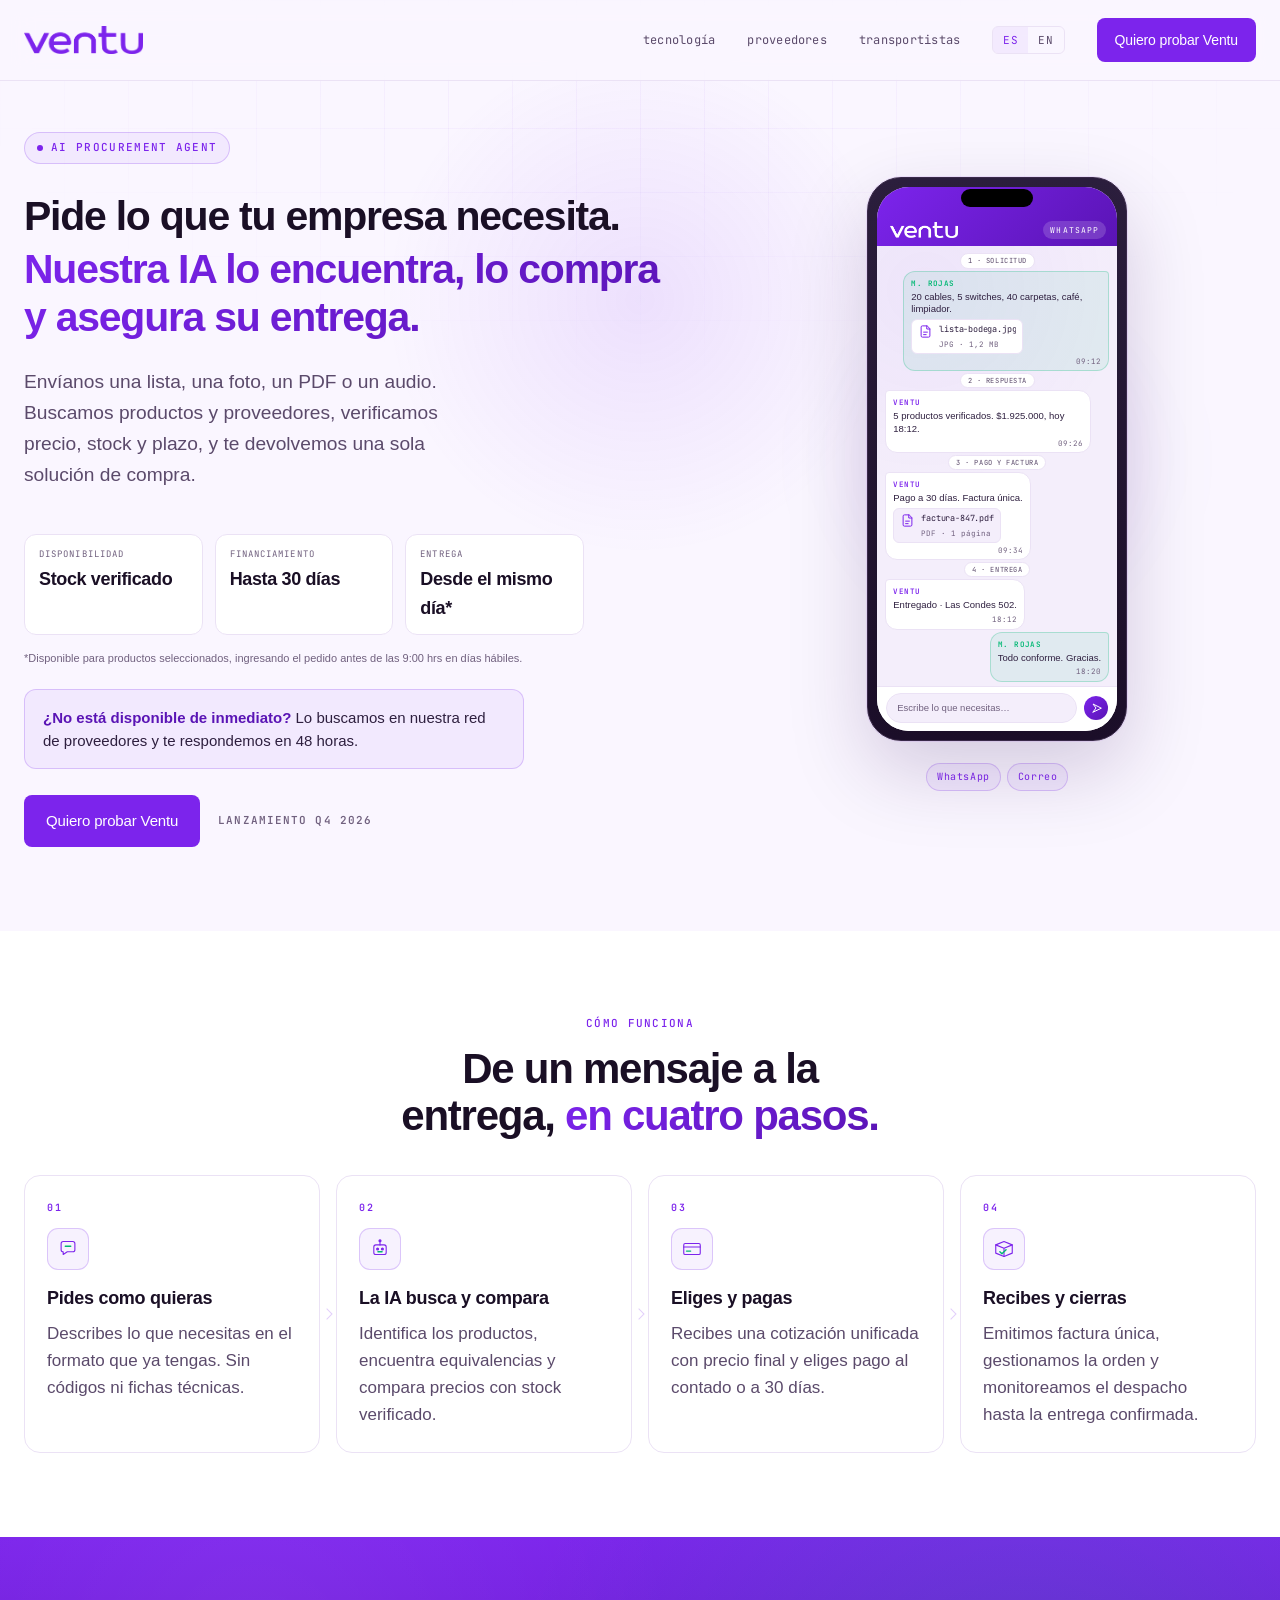
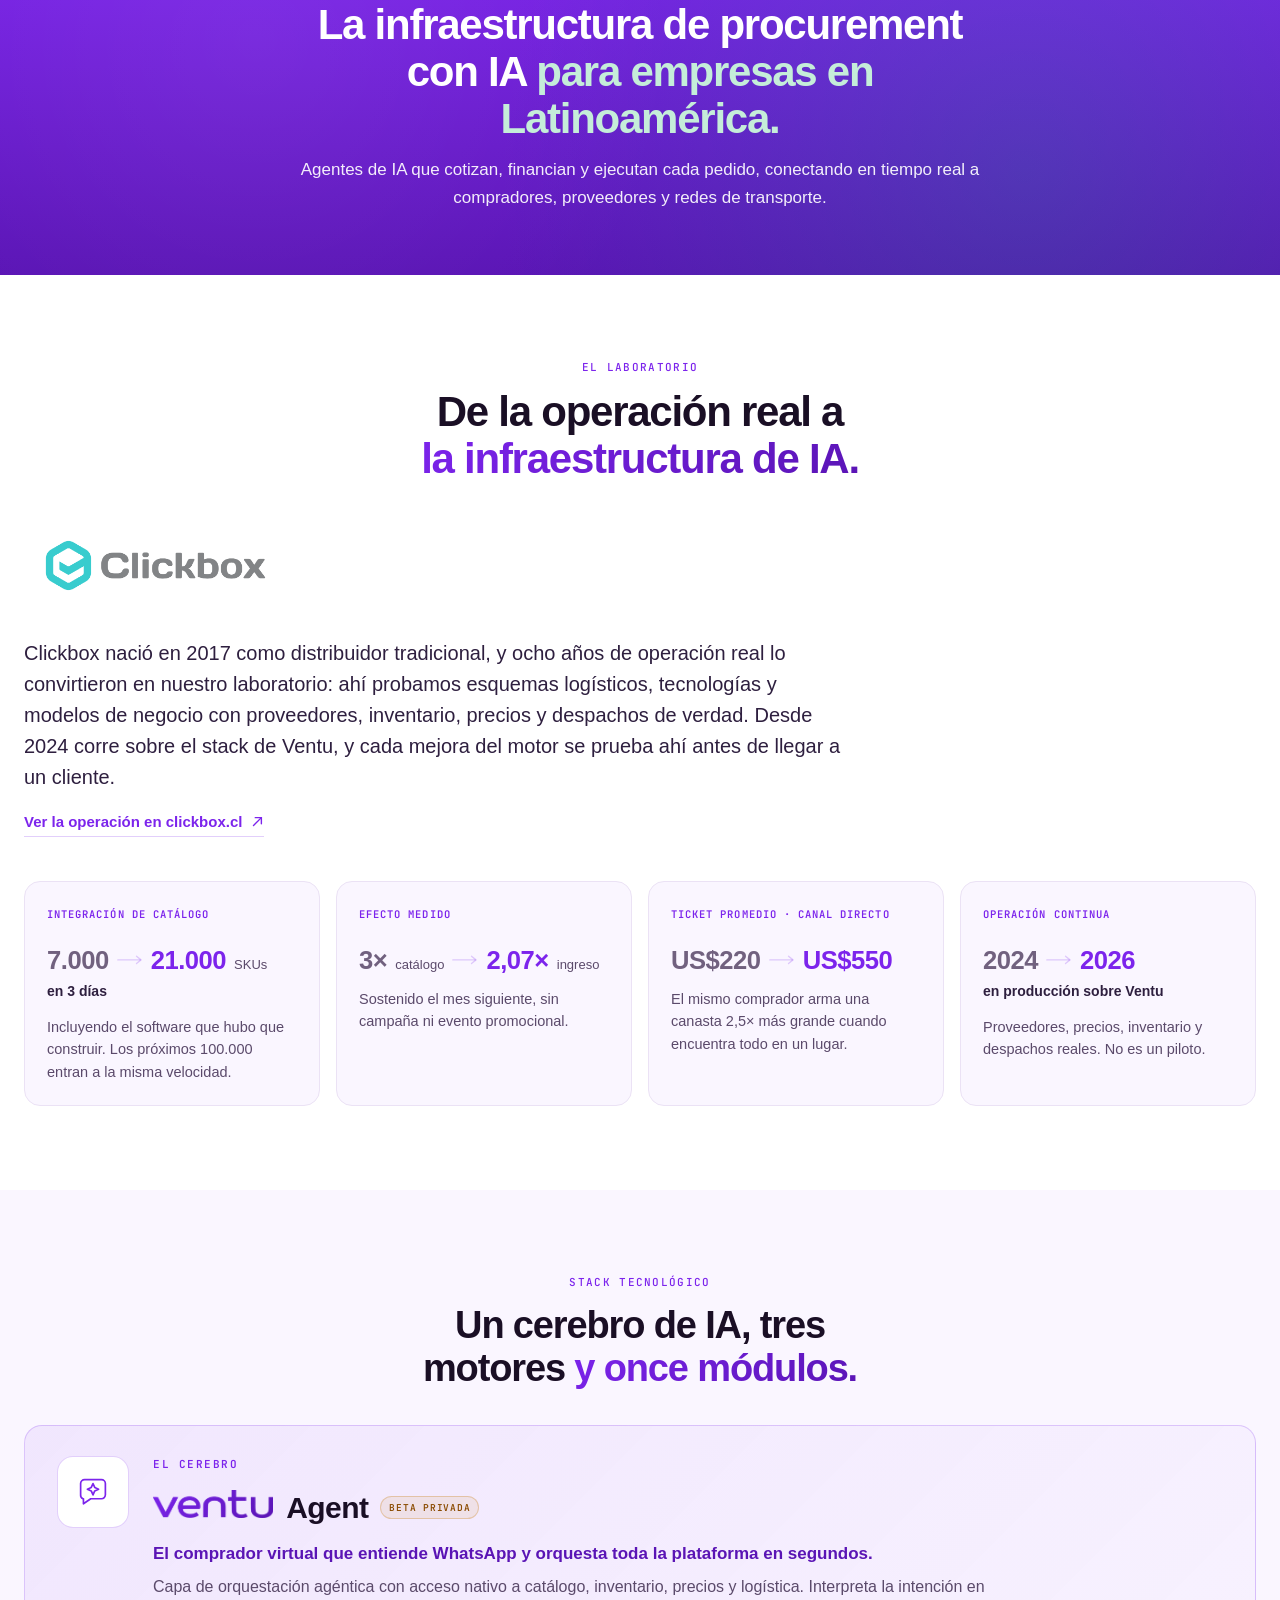
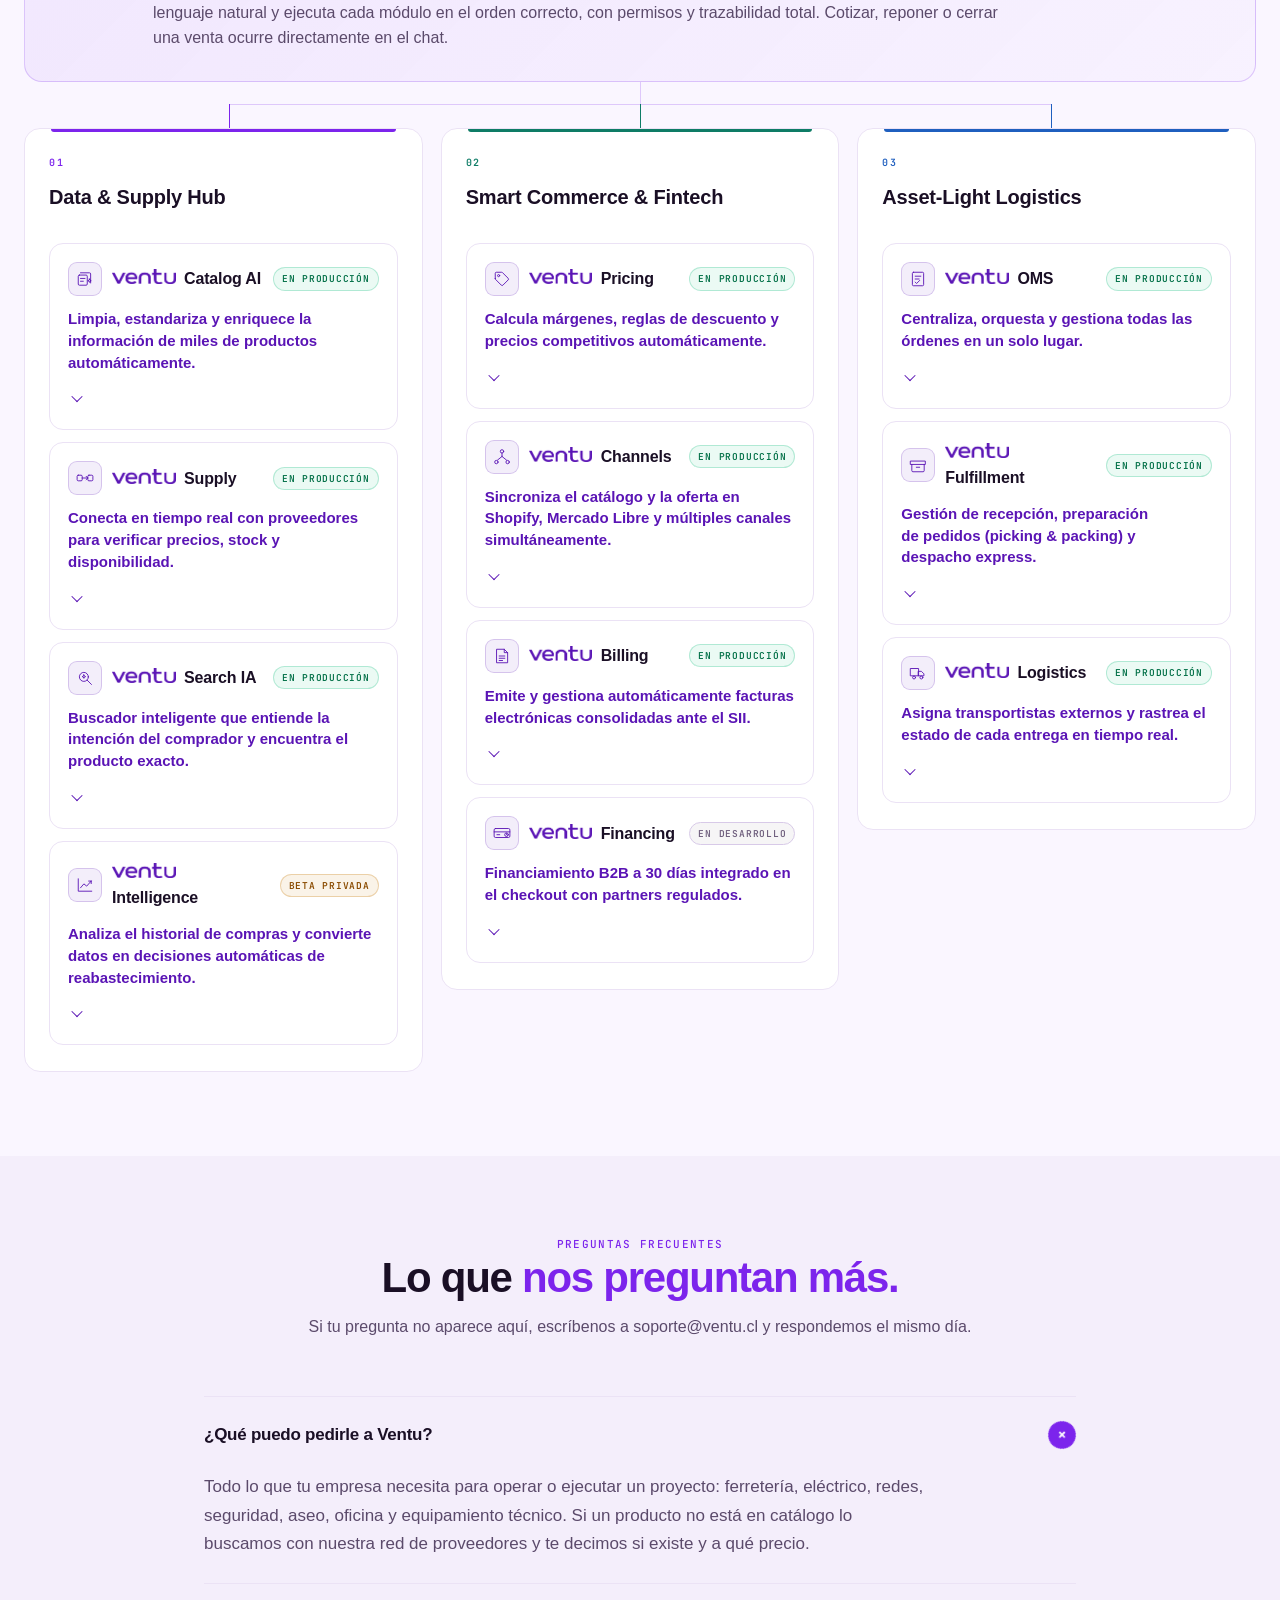
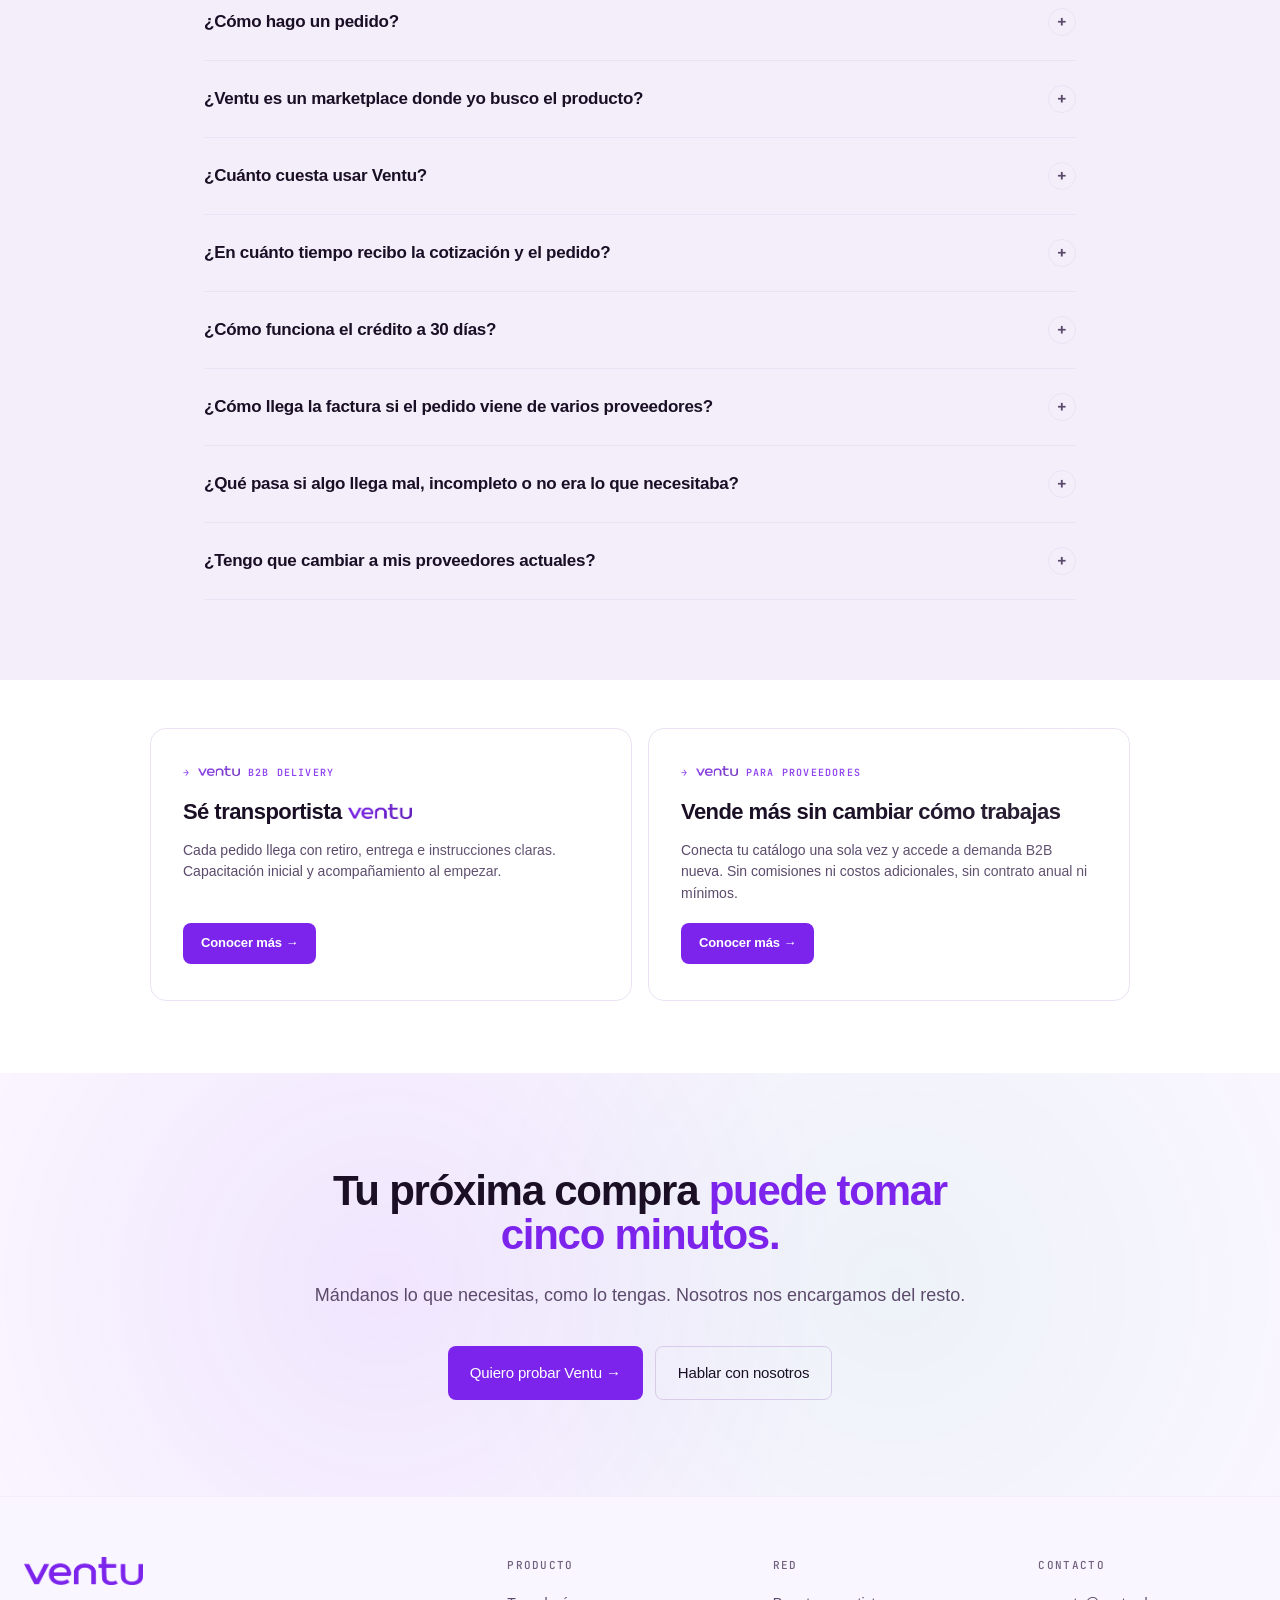
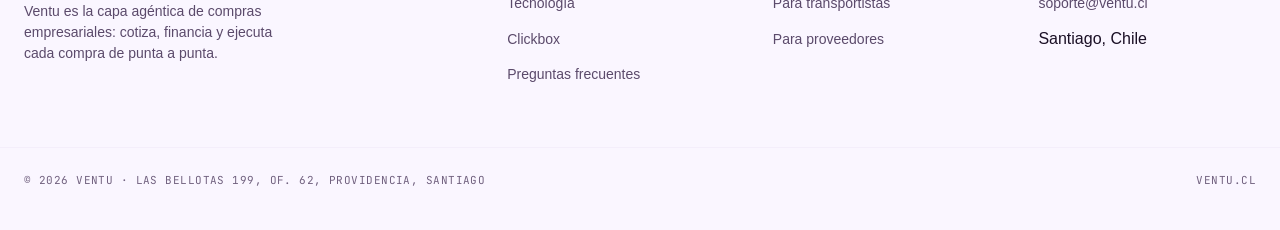
==== commit dd2ea7fc: "Operating span now reads 2024 to 2026 The block said 2017 to 2024 under a line reading "in productio" ====
--- a/index.html
+++ b/index.html
@@ -400,12 +400,12 @@
         <div class="cbx-pf-lab" data-lang="es">OPERACIÓN CONTINUA</div>
         <div class="cbx-pf-lab" data-lang="en">CONTINUOUS OPERATION</div>
         <div class="cbx-pf-fig">
-          <span class="cbx-pf-from" data-lang="es">2017</span>
-          <span class="cbx-pf-from" data-lang="en">2017</span>
+          <span class="cbx-pf-from" data-lang="es">2024</span>
+          <span class="cbx-pf-from" data-lang="en">2024</span>
           
           <span class="cbx-pf-arrow" aria-hidden="true"><svg viewBox="0 0 32 12" fill="none" stroke="currentColor" stroke-width="1.6" stroke-linecap="round" stroke-linejoin="round"><path d="M1 6h28"/><path d="M24 1.5L29.5 6 24 10.5"/></svg></span>
-          <span class="cbx-pf-to" data-lang="es">2024</span>
-          <span class="cbx-pf-to" data-lang="en">2024</span>
+          <span class="cbx-pf-to" data-lang="es">2026</span>
+          <span class="cbx-pf-to" data-lang="en">2026</span>
           
         </div>
         <div class="cbx-pf-sub" data-lang="es">en producción sobre Ventu</div>
